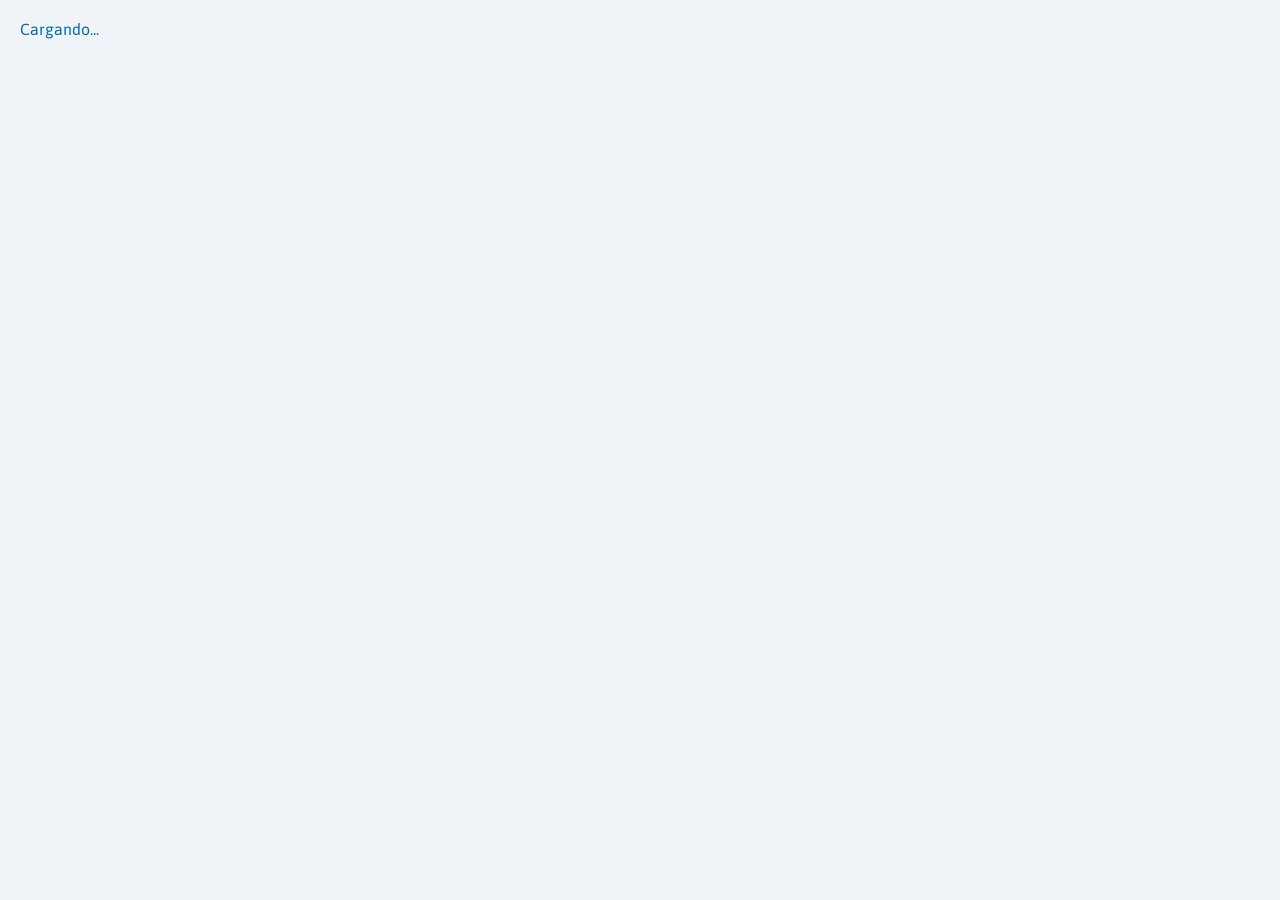
==== index.html @ 7f44a802 "Agregar campo de fecha editable al formulario de gastos personales El formulario de registro de gast" ====
<!DOCTYPE html>
<html lang="es">
<head>
<meta charset="UTF-8">
<meta name="viewport" content="width=device-width, initial-scale=1.0">
<title>GOTIR Finanzas</title>
<link rel="icon" href="data:image/svg+xml,<svg xmlns='http://www.w3.org/2000/svg' viewBox='0 0 100 100'><rect width='100' height='100' rx='20' fill='%23006bad'/><text y='72' x='50' text-anchor='middle' font-size='55' font-weight='900' font-family='Arial' fill='white'>G&#9992;</text></svg>">
<meta name="apple-mobile-web-app-capable" content="yes">
<meta name="apple-mobile-web-app-title" content="GOTIR Finanzas">
<link href="https://fonts.googleapis.com/css2?family=Asap:wght@400;500;600;700;900&display=swap" rel="stylesheet">
<script src="https://unpkg.com/react@18/umd/react.production.min.js"></script>
<script src="https://unpkg.com/react-dom@18/umd/react-dom.production.min.js"></script>
<style>
*{box-sizing:border-box;margin:0;padding:0}
body{font-family:"Asap",system-ui,sans-serif;background:#F0F4F8;color:#002c49;min-height:100vh}
input,select,button{font-family:"Asap",system-ui,sans-serif}
input[type=range]{-webkit-appearance:none;height:4px;border-radius:2px;background:#D0DDE8;outline:none;cursor:pointer;width:100%}
input[type=range]::-webkit-slider-thumb{-webkit-appearance:none;width:18px;height:18px;border-radius:50%;background:#006bad;cursor:pointer;border:2px solid #fff;box-shadow:0 1px 4px rgba(0,107,173,0.4)}
select{appearance:none;-webkit-appearance:none}
</style>
</head>
<body>
<div id="root"><div style="color:#006bad;padding:20px;font-family:Asap,sans-serif">Cargando...</div></div>
<script>
var API="http://164.68.124.72:3001/api";
function apiGet(p){return fetch(API+p).then(function(r){return r.json();}).catch(function(){return null;});}
function apiPost(p,d){return fetch(API+p,{method:"POST",headers:{"Content-Type":"application/json"},body:JSON.stringify(d)}).catch(function(){});}
function apiDel(p){return fetch(API+p,{method:"DELETE"}).catch(function(){});}

var MNS=["Enero","Febrero","Marzo","Abril","Mayo","Junio","Julio","Agosto","Septiembre","Octubre","Noviembre","Diciembre"];
var CLRS=["#006bad","#002c49","#ffd600","#2c394a","#4a8fc2","#1a5a8a","#777779","#003d6b","#232323"];
var S="#FFFFFF",S2="#EEF3F8",BD="rgba(0,43,73,0.12)",BD2="rgba(0,43,73,0.22)";
var T="#002c49",T2="#2c394a",T3="#777779",AC="#006bad",AC2="#002c49",YL="#ffd600";

function f(n){return Math.round(Math.abs(n)).toLocaleString("es-ES")+" \u20ac";}
function fd(n){return Math.abs(n).toLocaleString("es-ES",{minimumFractionDigits:2,maximumFractionDigits:2})+" \u20ac";}
function fp(n){return Math.round(n)+"%";}
function todayMK(){var d=new Date();return d.getFullYear()+"-"+String(d.getMonth()+1).padStart(2,"0");}
function mkL(k){return MNS[parseInt(k.split("-")[1])-1];}
function mkY(k){return k.split("-")[0];}
function prevMK(mk){var p=mk.split("-"),y=parseInt(p[0]),m=parseInt(p[1]);var d=new Date(y,m-2,1);return d.getFullYear()+"-"+String(d.getMonth()+1).padStart(2,"0");}
function clr(i){return CLRS[i%CLRS.length];}
function sum(arr,k){return arr.reduce(function(a,x){return a+(x[k]||0);},0);}
var _id=200;function nid(){return ++_id;}

var IFIX=[{id:1,n:"SS autonomo",a:300},{id:2,n:"Sueldos incl. director",a:4030},{id:3,n:"CRM",a:130},{id:4,n:"ChatGPT",a:20},{id:5,n:"VPS",a:6},{id:6,n:"Claude",a:22},{id:7,n:"Meta suscripcion",a:17},{id:8,n:"Telefonia e internet",a:65},{id:9,n:"Gestor",a:50}];
var ITMP=[{id:1,n:"Abogados",a:400,total:3,left:3},{id:2,n:"Web",a:217,total:3,left:3},{id:3,n:"Imp. fin. 148",a:148,total:12,left:12},{id:4,n:"Imp. fin. 219",a:219,total:6,left:6},{id:5,n:"Imp. fin. 54",a:54,total:5,left:5}];
var IP5=[{id:1,n:"Diezmo",p:10,c:"#7F77DD"},{id:2,n:"Ofrenda",p:5,c:"#534AB7"},{id:3,n:"Ahorro personal",p:20,c:"#1D9E75"},{id:4,n:"Inversion",p:10,c:"#185FA5"},{id:5,n:"Fondo emergencia",p:20,c:"#0F6E56"},{id:6,n:"Reinversion empresa",p:35,c:"#BA7517"}];
var IYO={inc:3000,tithe:15,ef:0,ef_deposit:0,efHistory:[],transactions:[],exp:[{id:1,n:"Alquiler",a:700,c:"#185FA5"},{id:2,n:"Nafta",a:320,c:"#D85A30"},{id:3,n:"Viajes a Madrid",a:150,c:"#BA7517"},{id:4,n:"Comida",a:800,c:"#1D9E75"},{id:5,n:"Suscripciones",a:10,c:"#534AB7"},{id:6,n:"Agua",a:56,c:"#0F6E56"},{id:7,n:"Luz",a:55,c:"#3B6D11"},{id:8,n:"Peluquero",a:24,c:"#7F77DD"},{id:9,n:"Mantenimiento auto",a:50,c:"#993C1D"},{id:10,n:"Seguro de salud",a:75,c:"#A32D2D"},{id:11,n:"Salidas",a:60,c:"#BA7517"},{id:12,n:"Compras extras",a:30,c:"#888780"}]};
var INV={inc:1030,tithe:15,ef:0,ef_deposit:0,efHistory:[],transactions:[],exp:[{id:1,n:"Alquiler",a:350,c:"#185FA5"},{id:2,n:"Comida",a:200,c:"#1D9E75"},{id:3,n:"Deuda",a:250,c:"#D85A30"},{id:4,n:"Gimnasio",a:19,c:"#534AB7"},{id:5,n:"Alimento mascotas",a:30,c:"#BA7517"},{id:6,n:"Tarjeta de metro",a:10,c:"#0F6E56"}]};
var SVCS=["Visa","Estancia","Renovacion","Modificacion","Nomada digital","Work and Holiday","No lucrativa","Migracion de empresa","Ciudadania","Comision","Otros"];

var h=React.createElement;
var useState=React.useState;
var useEffect=React.useEffect;

function Bar(props){
  var pct=props.pct,color=props.color||AC,ht=props.h||3;
  return h("div",{style:{height:ht,background:S2,borderRadius:ht}},
    h("div",{style:{height:"100%",width:Math.min(100,Math.max(0,pct))+"%",background:color,borderRadius:ht,transition:"width .3s"}}));
}
function Card(props){
  return h("div",{style:{background:S,border:"0.5px solid "+BD,borderRadius:12,padding:"14px 16px",marginBottom:10,boxShadow:"0 1px 3px rgba(0,43,73,0.06)"}},props.children);
}
function Lbl(props){
  return h("div",{style:{fontSize:10,fontWeight:700,color:props.color||AC,letterSpacing:"0.08em",textTransform:"uppercase",margin:"18px 0 8px 0",display:"inline-flex",alignItems:"center",gap:6,padding:"5px 12px",borderRadius:8,background:(props.color||AC)+"18",border:"0.5px solid "+(props.color||AC)+"33"}},
    h("span",{style:{width:6,height:6,borderRadius:"50%",background:props.color||AC,display:"inline-block"}}),props.label);
}
function Btn(props){
  return h("button",{onClick:props.onClick,style:{width:"100%",fontSize:13,fontWeight:500,padding:"9px 12px",borderRadius:8,border:"none",background:props.bg||AC,color:props.fg||"#fff",cursor:"pointer",marginTop:props.mt!==undefined?props.mt:4,boxShadow:"0 1px 4px rgba(0,107,173,0.2)"}},props.children);
}
function Input(props){
  return h("input",Object.assign({style:{fontSize:13,padding:"7px 10px",borderRadius:8,border:"0.5px solid "+BD2,background:S2,color:T,width:"100%"}},props));
}
function MonthNav(props){
  var mk=props.mk,onChange=props.onChange;
  var _s=useState(false),picking=_s[0],setPicking=_s[1];
  var cy=parseInt(mkY(mk)),years=[];
  for(var y=cy-2;y<=cy+2;y++) years.push(y);
  return h("div",{style:{marginBottom:10}},
    h("div",{style:{display:"flex",alignItems:"center",background:S,border:"0.5px solid "+BD,borderRadius:12,overflow:"hidden"}},
      h("button",{onClick:function(){onChange(-1);},style:{background:"none",border:"none",fontSize:22,cursor:"pointer",padding:"8px 14px",color:T2}},"\u2039"),
      h("div",{style:{flex:1,textAlign:"center",padding:"6px 0"}},
        h("div",{style:{fontSize:14,fontWeight:500,color:T}},mkL(mk)),
        h("div",{style:{fontSize:11,color:T2}},mkY(mk)),
        h("button",{onClick:function(){setPicking(!picking);},style:{fontSize:11,color:AC,background:"none",border:"none",cursor:"pointer",textDecoration:"underline",marginTop:2}},"ir a otro mes")),
      h("button",{onClick:function(){onChange(1);},style:{background:"none",border:"none",fontSize:22,cursor:"pointer",padding:"8px 14px",color:T2}},"\u203a")),
    picking && h("div",{style:{background:S,border:"0.5px solid "+BD,borderRadius:12,padding:14,marginTop:6}},
      h("div",{style:{display:"flex",gap:8,marginBottom:8}},
        h("select",{defaultValue:mkY(mk),id:"pk-y",style:{fontSize:13,padding:"7px 10px",borderRadius:8,border:"0.5px solid "+BD2,background:S2,color:T,width:"100%"}},
          years.map(function(y){return h("option",{key:y,value:y},y);})),
        h("select",{defaultValue:mk.split("-")[1],id:"pk-m",style:{fontSize:13,padding:"7px 10px",borderRadius:8,border:"0.5px solid "+BD2,background:S2,color:T,width:"100%"}},
          MNS.map(function(m,i){return h("option",{key:i,value:String(i+1).padStart(2,"0")},m);}))),
      Btn({onClick:function(){var k=document.getElementById("pk-y").value+"-"+document.getElementById("pk-m").value;onChange(null,k);setPicking(false);},mt:0,children:"Ir a este mes"})));
}

function EfBar(props){
  var acum=props.acum,target6=props.target6,onAdd=props.onAdd,onReset=props.onReset,onSet=props.onSet,title=props.title,autoAmt=props.autoAmt,history=props.history||[],onHistory=props.onHistory;
  var _i=useState(""),inp=_i[0],setInp=_i[1];
  var _d=useState(""),desc=_d[0],setDesc=_d[1];
  var _m=useState("add"),mode=_m[0],setMode=_m[1];
  var _sh=useState(false),showH=_sh[0],setShowH=_sh[1];
  var t3=target6/2,pct=target6>0?Math.min(100,Math.round(acum/target6*100)):0;
  var bc=pct>=100?"#1D9E75":pct>=50?"#BA7517":"#D85A30";
  var isAuto=autoAmt!==undefined;
  function addMove(v,d){
    var move={id:Date.now(),date:new Date().toLocaleDateString("es-ES"),amount:v,desc:d||"Sin descripcion",type:v>0?"deposito":"retiro"};
    if(onHistory) onHistory([move].concat(history));
    onAdd(v);
  }
  return h(Card,null,
    h("div",{style:{display:"flex",justifyContent:"space-between",alignItems:"flex-start",marginBottom:8}},
      h("div",null,
        h("div",{style:{fontSize:13,fontWeight:500,color:T}},title),
        h("div",{style:{fontSize:11,color:T2,marginTop:2}},"Meta 6 meses: "+f(target6))),
      h("span",{style:{fontSize:20,fontWeight:700,color:bc}},fp(pct))),
    Bar({pct:pct,color:bc,h:8}),
    h("div",{style:{display:"flex",justifyContent:"space-between",fontSize:11,color:T2,margin:"4px 0 6px"}},
      h("span",null,"Acumulado: "+f(acum)),h("span",null,"Hito 3m: "+f(t3))),
    h("div",{style:{fontSize:12,fontWeight:500,color:bc,marginBottom:10}},pct>=100?"Meta alcanzada!":pct>=50?"Mas de la mitad.":"Construyendo el colchon."),
    isAuto ? h("div",null,
      h("div",{style:{background:S2,borderRadius:8,padding:"10px 12px",marginBottom:8}},
        h("div",{style:{fontSize:11,color:T2,marginBottom:4}},"Este mes se destina automaticamente:"),
        h("div",{style:{fontSize:18,fontWeight:500,color:autoAmt>0?"#0F6E56":T3}},f(autoAmt)),
        h("div",{style:{fontSize:11,color:T2,marginTop:2}},autoAmt>0?"del beneficio neto Fase 5":"(sin beneficio neto este mes)")),
      autoAmt>0 && Btn({onClick:function(){addMove(autoAmt,"Deposito automatico Fase 5");},bg:"#006bad",mt:0,children:"Registrar "+f(autoAmt)+" en el fondo"}),
      h("div",{style:{marginTop:8}},
        h("div",{style:{fontSize:11,color:T2,marginBottom:6}},"Registrar retiro:"),
        h("div",{style:{display:"flex",gap:6,marginBottom:6}},
          h("input",{placeholder:"Descripcion del retiro",value:desc,onChange:function(e){setDesc(e.target.value);},style:{flex:2,fontSize:13,padding:"7px 10px",borderRadius:8,border:"0.5px solid "+BD2,background:S2,color:T,width:"100%"}}),
          h("input",{type:"number",placeholder:"EUR",min:"0",value:inp,onChange:function(e){setInp(e.target.value);},style:{flex:1,fontSize:13,padding:"7px 10px",borderRadius:8,border:"0.5px solid "+BD2,background:S2,color:T,width:"100%"}})),
        Btn({onClick:function(){var v=parseFloat(inp)||0;if(v>0){addMove(-v,desc||"Retiro");setInp("");setDesc("");}},bg:"#D32F2F",mt:0,children:"Registrar retiro"})),
      Btn({onClick:function(){if(confirm("Resetear fondo a 0?"))onReset();},bg:"transparent",fg:"#D32F2F",mt:8,children:"Resetear fondo a 0"}))
    : h("div",null,
      h("div",{style:{display:"flex",gap:6,marginBottom:10}},
        ["add","withdraw","edit"].map(function(m,i){
          var lbl=["+ Deposito","- Retiro","Editar saldo"][i];
          return h("button",{key:m,onClick:function(){setMode(m);setInp("");setDesc("");},style:{flex:1,fontSize:11,fontWeight:500,padding:"6px 4px",borderRadius:20,border:"0.5px solid "+(mode===m?AC:BD2),background:mode===m?AC:"transparent",color:mode===m?"white":T2,cursor:"pointer"}},lbl);
        })),
      mode==="add" && h("div",null,
        h("input",{placeholder:"Descripcion (ej: Ahorro mensual)",value:desc,onChange:function(e){setDesc(e.target.value);},style:{fontSize:13,padding:"7px 10px",borderRadius:8,border:"0.5px solid "+BD2,background:S2,color:T,width:"100%",marginBottom:6}}),
        h("div",{style:{display:"flex",gap:8}},
          h("input",{type:"number",placeholder:"Cuanto depositas (EUR)",min:"0",value:inp,onChange:function(e){setInp(e.target.value);},style:{flex:1,fontSize:13,padding:"7px 10px",borderRadius:8,border:"0.5px solid "+BD2,background:S2,color:T,width:"100%"}}),
          h("button",{onClick:function(){var v=parseFloat(inp)||0;if(v>0){addMove(v,desc||"Deposito");setInp("");setDesc("");}},style:{background:"#1D9E75",color:"white",border:"none",borderRadius:8,padding:"7px 12px",fontSize:12,cursor:"pointer",whiteSpace:"nowrap",flexShrink:0}},"Agregar"))),
      mode==="withdraw" && h("div",null,
        h("input",{placeholder:"Descripcion (ej: Reparacion auto)",value:desc,onChange:function(e){setDesc(e.target.value);},style:{fontSize:13,padding:"7px 10px",borderRadius:8,border:"0.5px solid "+BD2,background:S2,color:T,width:"100%",marginBottom:6}}),
        h("div",{style:{display:"flex",gap:8}},
          h("input",{type:"number",placeholder:"Cuanto retiras (EUR)",min:"0",value:inp,onChange:function(e){setInp(e.target.value);},style:{flex:1,fontSize:13,padding:"7px 10px",borderRadius:8,border:"0.5px solid "+BD2,background:S2,color:T,width:"100%"}}),
          h("button",{onClick:function(){var v=parseFloat(inp)||0;if(v>0){addMove(-v,desc||"Retiro");setInp("");setDesc("");setMode("add");}},style:{background:"#D32F2F",color:"white",border:"none",borderRadius:8,padding:"7px 12px",fontSize:12,cursor:"pointer",whiteSpace:"nowrap",flexShrink:0}},"Retirar"))),
      mode==="edit" && h("div",null,
        h("div",{style:{fontSize:12,color:T2,marginBottom:6}},"Escribe el saldo real actual:"),
        h("div",{style:{display:"flex",gap:8}},
          h("input",{type:"number",placeholder:"Actual: "+f(acum),min:"0",value:inp,onChange:function(e){setInp(e.target.value);},style:{flex:1,fontSize:13,padding:"7px 10px",borderRadius:8,border:"0.5px solid "+BD2,background:S2,color:T,width:"100%"}}),
          h("button",{onClick:function(){var v=parseFloat(inp);if(!isNaN(v)&&v>=0){addMove(v-acum,"Correccion manual a "+f(v));setInp("");setMode("add");}},style:{background:AC,color:"white",border:"none",borderRadius:8,padding:"7px 12px",fontSize:12,cursor:"pointer",whiteSpace:"nowrap",flexShrink:0}},"Guardar"))),
      Btn({onClick:function(){if(confirm("Resetear fondo a 0?"))onReset();},bg:"transparent",fg:"#D32F2F",mt:8,children:"Resetear fondo a 0"})),
    history.length>0 && h("div",{style:{marginTop:12,paddingTop:10,borderTop:"0.5px solid "+BD}},
      h("button",{onClick:function(){setShowH(!showH);},style:{fontSize:11,color:AC,background:"none",border:"none",cursor:"pointer",padding:0,marginBottom:showH?8:0}},showH?"Ocultar historial":"Ver historial ("+history.length+" movimientos)"),
      showH && h("div",{style:{maxHeight:200,overflowY:"auto"}},
        history.map(function(hh){
          return h("div",{key:hh.id,style:{display:"flex",justifyContent:"space-between",alignItems:"flex-start",padding:"6px 0",borderBottom:"0.5px solid "+BD}},
            h("div",{style:{flex:1,minWidth:0}},
              h("div",{style:{fontSize:12,fontWeight:500,color:T,overflow:"hidden",textOverflow:"ellipsis",whiteSpace:"nowrap"}},hh.desc),
              h("div",{style:{fontSize:10,color:T3,marginTop:1}},hh.date)),
            h("div",{style:{display:"flex",alignItems:"center",gap:8,flexShrink:0}},
              h("span",{style:{fontSize:13,fontWeight:500,color:hh.type==="deposito"?"#1D9E75":"#D32F2F"}},(hh.type==="deposito"?"+":"-")+f(Math.abs(hh.amount))),
              h("button",{onClick:function(){if(onHistory)onHistory(history.filter(function(x){return x.id!==hh.id;}));onAdd(-hh.amount);},style:{fontSize:12,color:T3,background:"none",border:"none",cursor:"pointer",padding:"0 2px"}},"x")));
        }))));
}

function BucketCard(props){
  var bkt=props.bkt,fixedItems=props.fixedItems,tempItems=props.tempItems,setTempItems=props.setTempItems;
  var realPaid=props.realPaid||{},onRealPaid=props.onRealPaid;
  var _o=useState(false),open=_o[0],setOpen=_o[1];
  var pct=bkt.target>0?Math.min(100,Math.round(bkt.fill/bkt.target*100)):0;
  var ok=bkt.fill>=(bkt.target||0);
  return h("div",null,
    Lbl({label:bkt.label,color:bkt.id==="f1"?AC:bkt.id==="f2"?"#8B3A1A":"#BA7517"}),
    h("div",{style:{background:S,border:"0.5px solid "+BD,borderRadius:10,overflow:"hidden",marginBottom:6}},
      h("div",{style:{padding:"8px 12px 6px",display:"flex",justifyContent:"space-between",gap:8}},
        h("div",null,
          h("div",{style:{fontSize:13,fontWeight:500,color:T}},bkt.id==="f1"?"Gastos fijos operativos":bkt.id==="f2"?"Provision impuestos":"Deudas y pagos a plazo"),
          h("div",{style:{fontSize:11,color:T2}},bkt.id==="f1"?"SS + sueldos + suscripciones":bkt.id==="f2"?"IRPF + IVA + cuotas":tempItems.length+" compromisos activos")),
        h("div",{style:{textAlign:"right"}},
          h("div",{style:{fontSize:13,fontWeight:500,color:ok?"#1D9E75":"#D32F2F",fontVariantNumeric:"tabular-nums"}},f(bkt.fill)),
          h("div",{style:{fontSize:11,color:T2}},bkt.id==="f2"?"a provisionar":"de "+f(bkt.target)))),
      Bar({pct:bkt.id==="f2"?bkt.pct:pct,color:ok?"#1D9E75":bkt.color}),
      h("div",{style:{padding:"3px 12px 7px",display:"flex",justifyContent:"space-between",alignItems:"center"}},
        h("div",null,
          h("div",{style:{fontSize:11,color:T2}},bkt.id==="f2"?fp(bkt.pct)+" del ingreso":pct+"% cubierto"),
          bkt.id!=="f2" && h("button",{onClick:function(){setOpen(!open);},style:{fontSize:11,color:AC,background:"none",border:"none",cursor:"pointer",padding:0,marginTop:2}},open?"ocultar":"ver desglose")),
        h("span",{style:{fontSize:10,fontWeight:500,padding:"2px 7px",borderRadius:10,background:ok?"#e1f5ee":bkt.id==="f2"?"#e6f1fb":"#faeeda",color:ok?"#085041":bkt.id==="f2"?"#0C447C":"#633806"}},ok?"Cubierto":bkt.id==="f2"?"Fija":"Pendiente")),
      open && bkt.id==="f1" && h("div",{style:{padding:"0 12px 10px"}},
        h("div",{style:{display:"flex",justifyContent:"space-between",fontSize:10,fontWeight:600,color:T3,letterSpacing:"0.06em",textTransform:"uppercase",padding:"4px 0 6px",borderBottom:"0.5px solid "+BD2}},
          h("span",null,"Item"),h("span",null,"Calc."),h("span",null,"Real")),
        fixedItems.map(function(it){
          return h("div",{key:it.id,style:{display:"flex",justifyContent:"space-between",alignItems:"center",fontSize:12,padding:"4px 0",borderBottom:"0.5px solid "+BD}},
            h("span",{style:{color:T2,flex:1}},it.n),
            h("div",{style:{display:"flex",gap:8,alignItems:"center"}},
              h("span",{style:{color:T,minWidth:50,textAlign:"right"}},f(it.a)),
              h("input",{type:"number",min:"0",value:realPaid["fi"+it.id]||"",placeholder:"0",
                onChange:function(e){var v=parseFloat(e.target.value)||0;if(onRealPaid)onRealPaid("fi"+it.id,v);},
                style:{width:70,fontSize:11,padding:"3px 6px",borderRadius:6,border:"0.5px solid "+BD2,background:S2,color:T,textAlign:"right"}})));
        }),
        h("div",{style:{display:"flex",justifyContent:"space-between",fontSize:12,fontWeight:600,color:T,padding:"6px 0 3px",borderTop:"0.5px solid "+BD2}},
          h("span",null,"Total"),
          h("span",null,f(bkt.target)),
          h("span",{style:{color:(function(){var s=fixedItems.reduce(function(a,it){return a+(realPaid["fi"+it.id]||0);},0);return s>0?"#1a7a4a":T3;})()}},
            (function(){var s=fixedItems.reduce(function(a,it){return a+(realPaid["fi"+it.id]||0);},0);return s>0?f(s):"--";})()))),
      open && bkt.id==="f3" && h("div",{style:{padding:"0 12px 10px"}},
        h("div",{style:{display:"flex",justifyContent:"space-between",fontSize:10,fontWeight:600,color:T3,letterSpacing:"0.06em",textTransform:"uppercase",padding:"4px 0 6px",borderBottom:"0.5px solid "+BD2}},
          h("span",null,"Item"),h("span",null,"Calc."),h("span",null,"Real"),h("span",null,"")),
        tempItems.map(function(it){
          var lft=it.left!==undefined?it.left:1,tot=it.total||1;
          return h("div",{key:it.id,style:{paddingBottom:8,marginBottom:6,borderBottom:"0.5px solid "+BD}},
            h("div",{style:{display:"flex",justifyContent:"space-between",alignItems:"center",marginBottom:3}},
              h("span",{style:{fontSize:12,fontWeight:500,color:T,flex:1}},it.n),
              h("div",{style:{display:"flex",gap:6,alignItems:"center"}},
                h("span",{style:{fontSize:12,color:T,minWidth:50,textAlign:"right"}},f(it.a)),
                h("input",{type:"number",min:"0",placeholder:"Real",value:realPaid["ti"+it.id]||"",
                  onChange:function(e){var v=parseFloat(e.target.value)||0;if(onRealPaid)onRealPaid("ti"+it.id,v);},
                  style:{width:70,fontSize:11,padding:"2px 5px",borderRadius:5,border:"0.5px solid "+BD2,background:S2,color:T,textAlign:"right"}}),
                h("button",{onClick:function(){if(setTempItems)setTempItems(tempItems.map(function(x){return x.id===it.id?Object.assign({},x,{left:Math.max(0,(x.left||1)-1)}):x;}).filter(function(x){return (x.left||1)>0;}));},style:{fontSize:10,padding:"2px 7px",borderRadius:20,border:"0.5px solid #BA7517",background:"transparent",color:"#BA7517",cursor:"pointer"}},"Pagar"))),
            h("div",{style:{display:"flex",alignItems:"center",gap:6}},
              Bar({pct:Math.round((1-lft/tot)*100),color:"#BA7517",h:4}),
              h("span",{style:{fontSize:10,color:T2,whiteSpace:"nowrap"}},lft+"/"+tot)));
        }),
        h("div",{style:{display:"flex",justifyContent:"space-between",fontSize:12,fontWeight:600,color:T,padding:"6px 0 3px",borderTop:"0.5px solid "+BD2}},
          h("span",null,"Total mensual"),
          h("span",null,f(bkt.target)),
          h("span",{style:{color:(function(){var s=tempItems.reduce(function(a,it){return a+(realPaid["ti"+it.id]||0);},0);return s>0?"#1a7a4a":T3;})()}},
            (function(){var s=tempItems.reduce(function(a,it){return a+(realPaid["ti"+it.id]||0);},0);return s>0?f(s):"--";})())))));
}

function PersonalSection(props){
  var profile=props.profile,onUpdate=props.onUpdate;
  var _tab=useState(0),ptab=_tab[0],setPtab=_tab[1];
  var _td=useState(""),txDesc=_td[0],setTxDesc=_td[1];
  var _ta=useState(""),txAmt=_ta[0],setTxAmt=_ta[1];
  var _tc=useState(""),txCat=_tc[0],setTxCat=_tc[1];
  var _tdt=useState(function(){var d=new Date();return d.getFullYear()+"-"+String(d.getMonth()+1).padStart(2,"0")+"-"+String(d.getDate()).padStart(2,"0");}),txDate=_tdt[0],setTxDate=_tdt[1];
  var _cn=useState(""),newCatN=_cn[0],setNewCatN=_cn[1];
  var _ca=useState(""),newCatA=_ca[0],setNewCatA=_ca[1];
  var _showCats=useState(false),showCats=_showCats[0],setShowCats=_showCats[1];
  var _editCatId=useState(null),editCatId=_editCatId[0],setEditCatId=_editCatId[1];
  var _editCatA=useState(""),editCatA=_editCatA[0],setEditCatA=_editCatA[1];

  var transactions=profile.transactions||[];
  var totExp=sum(profile.exp,"a");
  var tithe=profile.inc*(profile.tithe/100);
  var totAll=totExp+tithe;
  var efDep=profile.ef_deposit||0;
  var surp=profile.inc-totAll-efDep;
  var sc=surp>0?"#1D9E75":surp===0?"#BA7517":"#D32F2F";
  var pct=Math.min(100,Math.round((totAll+efDep)/Math.max(1,profile.inc)*100));
  var ef=profile.ef||0,t6=totExp*6;

  function todayISO(){var d=new Date();return d.getFullYear()+"-"+String(d.getMonth()+1).padStart(2,"0")+"-"+String(d.getDate()).padStart(2,"0");}
  function fmtDate(iso){if(!iso)return "";var p=iso.split("-");return p[2]+"/"+p[1]+"/"+p[0];}

  function spentByCat(catId){
    return transactions.reduce(function(a,t){return t.catId===catId?a+t.amt:a;},0);
  }
  function totalSpent(){
    return transactions.reduce(function(a,t){return a+t.amt;},0);
  }

  function addTx(){
    var a=parseFloat(txAmt);
    var catId=parseInt(txCat)||0;
    if(!txDesc||!(a>0)||!catId){return;}
    var cat=profile.exp.find(function(e){return e.id===catId;});
    var tx={id:Date.now(),desc:txDesc,amt:a,catId:catId,catName:cat?cat.n:"",date:fmtDate(txDate||todayISO())};
    onUpdate(Object.assign({},profile,{transactions:transactions.concat([tx])}));
    setTxDesc("");setTxAmt("");setTxDate(todayISO());
  }

  function delTx(id){
    onUpdate(Object.assign({},profile,{transactions:transactions.filter(function(t){return t.id!==id;})}));
  }

  var tabs=["Resumen","Gastos","Presupuesto"];
  var defaultCatId=profile.exp.length>0?profile.exp[0].id:0;

  return h("div",null,
    h("div",{style:{display:"flex",border:"0.5px solid "+BD2,borderRadius:12,overflow:"hidden",margin:"4px 0 10px"}},
      tabs.map(function(t,i){return h("button",{key:i,style:{flex:1,fontSize:12,fontWeight:500,padding:"9px 4px",background:ptab===i?AC:"transparent",border:"none",color:ptab===i?"#fff":T2,cursor:"pointer"},onClick:function(){setPtab(i);}},t);})),

    ptab===0 && h("div",null,
      Card({children:[
        h("div",{key:"inc",style:{display:"flex",justifyContent:"space-between",alignItems:"baseline",marginBottom:5}},h("span",{style:{fontSize:13,color:T2}},"Ingreso mensual"),h("span",{style:{fontSize:20,fontWeight:500,color:"#1D9E75"}},f(profile.inc))),
        h("div",{key:"tot",style:{display:"flex",justifyContent:"space-between",alignItems:"baseline",marginBottom:8}},h("span",{style:{fontSize:13,color:T2}},"Presupuesto mensual"),h("span",{style:{fontSize:20,fontWeight:500,color:"#D32F2F"}},fd(totAll+efDep))),
        Bar({key:"bar",pct:pct,color:sc,h:6}),
        h("div",{key:"pct",style:{fontSize:11,color:T2,margin:"4px 0 10px"}},pct+"% del ingreso comprometido"),
        efDep>0 && h("div",{key:"dep",style:{fontSize:11,color:"#0F6E56",marginBottom:8}},"Depositado al fondo: "+f(efDep)),
        h("div",{key:"inputs",style:{display:"flex",gap:8}},
          h("div",{style:{flex:1}},h("div",{style:{fontSize:11,color:T2,marginBottom:4}},"Ingreso (EUR)"),h("input",{type:"number",value:profile.inc,min:"0",onChange:function(e){onUpdate(Object.assign({},profile,{inc:parseFloat(e.target.value)||0}));},style:{fontSize:13,padding:"7px 10px",borderRadius:8,border:"0.5px solid "+BD2,background:S2,color:T,width:"100%"}})),
          h("div",{style:{flex:1}},h("div",{style:{fontSize:11,color:T2,marginBottom:4}},"Diezmo (%)"),h("input",{type:"number",value:profile.tithe,min:"0",max:"100",onChange:function(e){onUpdate(Object.assign({},profile,{tithe:Math.min(100,parseFloat(e.target.value)||0)}));},style:{fontSize:13,padding:"7px 10px",borderRadius:8,border:"0.5px solid "+BD2,background:S2,color:T,width:"100%"}})))
      ]}),
      Card({children:[
        h("div",{key:"hdr",style:{display:"flex",justifyContent:"space-between",alignItems:"center",marginBottom:10}},
          h("div",null,h("div",{style:{fontSize:13,fontWeight:500,color:T}},"Diezmos y ofrendas"),h("div",{style:{fontSize:11,color:T2,marginTop:2}},profile.tithe+"% de "+f(profile.inc))),
          h("div",{style:{textAlign:"right"}},h("div",{style:{fontSize:11,color:T2,marginBottom:2}},"Calculado"),h("div",{style:{fontSize:15,fontWeight:500,color:"#534AB7"}},fd(tithe)))),
        h("div",{key:"sep",style:{height:"0.5px",background:BD,marginBottom:10}}),
        h("div",{key:"real",style:{display:"flex",justifyContent:"space-between",alignItems:"center",marginBottom:8}},
          h("span",{style:{fontSize:13,color:T2}},"Lo que realmente di:"),
          h("div",{style:{display:"flex",alignItems:"center",gap:8}},
            h("input",{type:"number",min:"0",step:"1",placeholder:"0",value:profile.titheReal!==undefined?profile.titheReal:"",onChange:function(e){onUpdate(Object.assign({},profile,{titheReal:parseFloat(e.target.value)||0}));},style:{width:100,fontSize:13,padding:"5px 8px",borderRadius:8,border:"0.5px solid "+BD2,background:S2,color:T,textAlign:"right"}}),
            h("span",{style:{fontSize:12,color:T2}},"EUR"))),
        profile.titheReal!==undefined && h("div",{key:"diff",style:{display:"flex",justifyContent:"space-between",alignItems:"center",padding:"8px 12px",borderRadius:8,background:(tithe-profile.titheReal)<=0?"#e1f5ee":"#fff3cd"}},
          h("span",{style:{fontSize:12,color:T2}},(tithe-profile.titheReal)<=0?"Diste de mas":"Falta dar:"),
          h("span",{style:{fontSize:13,fontWeight:600,color:(tithe-profile.titheReal)<=0?"#1a7a4a":"#856404"}},(tithe-profile.titheReal)<=0?"+"+fd(Math.abs(tithe-profile.titheReal)):fd(tithe-profile.titheReal)))
      ]}),
      h(EfBar,{acum:ef,target6:t6,title:"Fondo de emergencia personal",history:profile.efHistory||[],onHistory:function(hh){onUpdate(Object.assign({},profile,{efHistory:hh}));},onAdd:function(v){onUpdate(Object.assign({},profile,{ef:Math.max(0,(profile.ef||0)+v),ef_deposit:Math.max(0,(profile.ef_deposit||0)+Math.max(0,v))}));},onSet:function(v){onUpdate(Object.assign({},profile,{ef:v}));},onReset:function(){onUpdate(Object.assign({},profile,{ef:0,ef_deposit:0,efHistory:[]}));}}),
      h("div",{style:{borderRadius:8,padding:"10px 14px",background:surp>0?"#e1f5ee":surp===0?"#faeeda":"#fcebeb",display:"flex",justifyContent:"space-between",alignItems:"center"}},
        h("span",{style:{fontSize:13,fontWeight:500,color:sc}},surp>=0?"Disponible libre":"Deficit mensual"),
        h("span",{style:{fontSize:15,fontWeight:500,color:sc}},(surp>=0?"":"-")+fd(Math.abs(surp))))),

    ptab===1 && h("div",null,
      Card({children:[
        h("div",{key:"lbl",style:{fontSize:11,fontWeight:600,color:AC,letterSpacing:"0.06em",textTransform:"uppercase",marginBottom:12}},"Registrar gasto"),
        h("input",{key:"desc",placeholder:"Descripcion (ej: Supermercado Lidl)",value:txDesc,onChange:function(e){setTxDesc(e.target.value);},onKeyDown:function(e){if(e.key==="Enter")addTx();},style:{fontSize:13,padding:"7px 10px",borderRadius:8,border:"0.5px solid "+BD2,background:S2,color:T,width:"100%",marginBottom:8}}),
        h("div",{key:"row1",style:{display:"flex",gap:8,marginBottom:8}},
          h("div",{style:{flex:1}},
            h("div",{style:{fontSize:11,color:T2,marginBottom:4}},"Monto (EUR)"),
            h("input",{type:"number",placeholder:"0",min:"0",step:"0.01",value:txAmt,onChange:function(e){setTxAmt(e.target.value);},onKeyDown:function(e){if(e.key==="Enter")addTx();},style:{fontSize:13,padding:"7px 10px",borderRadius:8,border:"0.5px solid "+BD2,background:S2,color:T,width:"100%"}})),
          h("div",{style:{flex:1}},
            h("div",{style:{fontSize:11,color:T2,marginBottom:4}},"Categoria"),
            h("select",{value:txCat||defaultCatId,onChange:function(e){setTxCat(e.target.value);},style:{fontSize:13,padding:"7px 10px",borderRadius:8,border:"0.5px solid "+BD2,background:S2,color:T,width:"100%"}},
              profile.exp.map(function(e){return h("option",{key:e.id,value:e.id},e.n);})))),
        h("div",{key:"row2",style:{marginBottom:8}},
          h("div",{style:{fontSize:11,color:T2,marginBottom:4}},"Fecha"),
          h("input",{type:"date",value:txDate,onChange:function(e){setTxDate(e.target.value);},style:{fontSize:13,padding:"7px 10px",borderRadius:8,border:"0.5px solid "+BD2,background:S2,color:T,width:"100%"}})),
        Btn({key:"add",onClick:addTx,children:"+ Registrar gasto"})
      ]}),
      transactions.length===0
        ? h("div",{style:{textAlign:"center",padding:"1.5rem",color:T3,fontSize:13}},"Sin gastos registrados este mes.")
        : h("div",null,
            transactions.slice().reverse().map(function(tx){
              var cat=profile.exp.find(function(e){return e.id===tx.catId;});
              var catColor=cat?cat.c:T3;
              return h("div",{key:tx.id,style:{background:S,border:"0.5px solid "+BD,borderRadius:10,padding:"8px 12px",display:"flex",alignItems:"center",justifyContent:"space-between",gap:8,marginBottom:5}},
                h("div",{style:{flex:1,minWidth:0}},
                  h("div",{style:{fontSize:13,fontWeight:500,color:T,overflow:"hidden",textOverflow:"ellipsis",whiteSpace:"nowrap"}},tx.desc),
                  h("div",{style:{display:"flex",alignItems:"center",gap:6,marginTop:2}},
                    h("span",{style:{width:8,height:8,borderRadius:"50%",background:catColor,display:"inline-block",flexShrink:0}}),
                    h("span",{style:{fontSize:11,color:T2}},tx.catName||"Sin categoria"),
                    h("span",{style:{fontSize:11,color:T3}},"- "+tx.date))),
                h("div",{style:{display:"flex",alignItems:"center",gap:8,flexShrink:0}},
                  h("span",{style:{fontSize:13,fontWeight:500,color:T,fontVariantNumeric:"tabular-nums"}},fd(tx.amt)),
                  h("button",{onClick:function(){delTx(tx.id);},style:{background:"none",border:"none",cursor:"pointer",color:T3,fontSize:16,padding:"0 4px"}},"x")));
            }),
            h("div",{style:{display:"flex",justifyContent:"space-between",padding:"8px 12px",borderRadius:8,background:S2,marginTop:4}},
              h("span",{style:{fontSize:13,fontWeight:500,color:T2}},"Total registrado"),
              h("span",{style:{fontSize:14,fontWeight:600,color:T,fontVariantNumeric:"tabular-nums"}},fd(totalSpent())))),
      h("div",{style:{marginTop:12}}),
      h("button",{onClick:function(){setShowCats(!showCats);},style:{fontSize:12,color:AC,background:"none",border:"none",cursor:"pointer",padding:"4px 0",marginBottom:showCats?8:0}},showCats?"Ocultar categorias":"Gestionar categorias"),
      showCats && Card({children:[
        h("div",{key:"lbl",style:{fontSize:11,fontWeight:600,color:T2,letterSpacing:"0.06em",textTransform:"uppercase",marginBottom:8}},"Categorias (presupuesto mensual)"),
        profile.exp.map(function(e){
          var isEditing=editCatId===e.id;
          return h("div",{key:e.id,style:{display:"flex",justifyContent:"space-between",alignItems:"center",padding:"6px 0",borderBottom:"0.5px solid "+BD,gap:8}},
            h("div",{style:{display:"flex",alignItems:"center",gap:6,flex:1,minWidth:0}},
              h("span",{style:{width:8,height:8,borderRadius:"50%",background:e.c,display:"inline-block",flexShrink:0}}),
              h("span",{style:{fontSize:13,color:T,overflow:"hidden",textOverflow:"ellipsis",whiteSpace:"nowrap"}},e.n)),
            h("div",{style:{display:"flex",alignItems:"center",gap:6,flexShrink:0}},
              isEditing
                ? h("div",{style:{display:"flex",gap:4,alignItems:"center"}},
                    h("input",{type:"number",min:"0",value:editCatA,autoFocus:true,
                      onChange:function(ev){setEditCatA(ev.target.value);},
                      onKeyDown:function(ev){
                        if(ev.key==="Enter"){var v=parseFloat(editCatA);if(!isNaN(v)&&v>=0){onUpdate(Object.assign({},profile,{exp:profile.exp.map(function(x){return x.id===e.id?Object.assign({},x,{a:v}):x;})}));setEditCatId(null);}};
                        if(ev.key==="Escape")setEditCatId(null);
                      },
                      style:{width:75,fontSize:12,padding:"3px 6px",borderRadius:6,border:"0.5px solid "+AC,background:S2,color:T,textAlign:"right"}}),
                    h("button",{onClick:function(){var v=parseFloat(editCatA);if(!isNaN(v)&&v>=0){onUpdate(Object.assign({},profile,{exp:profile.exp.map(function(x){return x.id===e.id?Object.assign({},x,{a:v}):x;})}));setEditCatId(null);}},style:{background:AC,color:"white",border:"none",borderRadius:6,padding:"3px 8px",fontSize:11,cursor:"pointer"}},"OK"),
                    h("button",{onClick:function(){setEditCatId(null);},style:{background:"none",border:"none",cursor:"pointer",color:T3,fontSize:16,padding:"0 2px"}},"x"))
                : h("button",{onClick:function(){setEditCatId(e.id);setEditCatA(String(e.a));},style:{fontSize:13,fontWeight:500,color:T,background:"none",border:"0.5px dashed "+BD2,borderRadius:6,padding:"2px 8px",cursor:"pointer",minWidth:60,textAlign:"right"}},f(e.a)+" ✎"),
              !isEditing && h("button",{onClick:function(){onUpdate(Object.assign({},profile,{exp:profile.exp.filter(function(x){return x.id!==e.id;})}));},style:{background:"none",border:"none",cursor:"pointer",color:T3,fontSize:16,padding:"0 2px"}},"x")));
        }),
        h("div",{key:"add",style:{display:"flex",gap:6,marginTop:10,paddingTop:8,borderTop:"0.5px dashed "+BD2}},
          h("input",{placeholder:"Nueva categoria",value:newCatN,onChange:function(e){setNewCatN(e.target.value);},style:{flex:2,fontSize:13,padding:"7px 10px",borderRadius:8,border:"0.5px solid "+BD2,background:S2,color:T}}),
          h("input",{type:"number",placeholder:"EUR",value:newCatA,onChange:function(e){setNewCatA(e.target.value);},style:{flex:1,fontSize:13,padding:"7px 10px",borderRadius:8,border:"0.5px solid "+BD2,background:S2,color:T,width:"100%"}}),
          h("button",{onClick:function(){var a=parseFloat(newCatA);if(newCatN&&a>0){onUpdate(Object.assign({},profile,{exp:profile.exp.concat([{id:nid(),n:newCatN,a:a,c:clr(profile.exp.length)}])}));setNewCatN("");setNewCatA("");}},style:{background:AC,color:"white",border:"none",borderRadius:8,padding:"7px 10px",fontSize:12,cursor:"pointer",flexShrink:0}},"+ Agregar"))
      ]})),

    ptab===2 && h("div",null,
      Card({children:[
        h("div",{key:"hdr",style:{display:"flex",justifyContent:"space-between",alignItems:"center",marginBottom:14}},
          h("span",{style:{fontSize:11,fontWeight:700,color:AC,letterSpacing:"0.07em",textTransform:"uppercase"}},"Presupuesto vs real"),
          h("div",{style:{display:"flex",gap:12,fontSize:10,fontWeight:600,color:T3,letterSpacing:"0.05em",textTransform:"uppercase"}},
            h("span",{style:{minWidth:56,textAlign:"right"}},"PRES."),
            h("span",{style:{minWidth:56,textAlign:"right"}},"REAL"),
            h("span",{style:{minWidth:46,textAlign:"right"}},"DIF."))),
        profile.exp.map(function(e){
          var budget=e.a||0,spent=spentByCat(e.id),diff=budget-spent;
          var dc=diff>=0?"#1a7a4a":"#c0392b";
          var pctBar=budget>0?Math.min(100,Math.round(spent/budget*100)):0;
          var txList=transactions.filter(function(t){return t.catId===e.id;});
          return h("div",{key:e.id,style:{marginBottom:12,paddingBottom:12,borderBottom:"0.5px solid "+BD}},
            h("div",{style:{display:"flex",justifyContent:"space-between",alignItems:"center",marginBottom:4}},
              h("div",{style:{display:"flex",alignItems:"center",gap:6,flex:1,minWidth:0}},
                h("span",{style:{width:8,height:8,borderRadius:"50%",background:e.c,display:"inline-block",flexShrink:0}}),
                h("span",{style:{fontSize:13,fontWeight:500,color:T,overflow:"hidden",textOverflow:"ellipsis",whiteSpace:"nowrap"}},e.n),
                txList.length>0 && h("span",{style:{fontSize:10,color:T3,flexShrink:0,marginLeft:4}},txList.length+" mov.")),
              h("div",{style:{display:"flex",gap:8,alignItems:"center",flexShrink:0}},
                h("span",{style:{fontSize:12,color:T2,minWidth:56,textAlign:"right",fontVariantNumeric:"tabular-nums"}},f(budget)),
                h("span",{style:{fontSize:12,fontWeight:500,color:spent>0?T:T3,minWidth:56,textAlign:"right",fontVariantNumeric:"tabular-nums"}},spent>0?fd(spent):"--"),
                h("span",{style:{fontSize:12,fontWeight:600,color:spent>0?dc:T3,minWidth:46,textAlign:"right",fontVariantNumeric:"tabular-nums"}},spent>0?(diff>0?"+":"")+fd(diff):"--"))),
            Bar({pct:pctBar,color:diff>=0?e.c:"#c0392b",h:4}),
            pctBar>0 && h("div",{style:{fontSize:10,color:diff<0?"#c0392b":T3,marginTop:2}},pctBar+"% del presupuesto"+(diff<0?" -- te pasaste "+fd(Math.abs(diff)):"")));
        }),
        h("div",{key:"tot",style:{display:"flex",justifyContent:"space-between",alignItems:"center",paddingTop:10,borderTop:"0.5px solid "+BD2}},
          h("span",{style:{fontSize:13,fontWeight:600,color:T}},"Total"),
          h("div",{style:{display:"flex",gap:8,alignItems:"center"}},
            h("span",{style:{fontSize:13,fontWeight:500,color:T2,minWidth:56,textAlign:"right",fontVariantNumeric:"tabular-nums"}},f(totExp)),
            h("span",{style:{fontSize:13,fontWeight:600,color:T,minWidth:56,textAlign:"right",fontVariantNumeric:"tabular-nums"}},totalSpent()>0?fd(totalSpent()):"--"),
            h("span",{style:{fontSize:13,fontWeight:700,minWidth:46,textAlign:"right",fontVariantNumeric:"tabular-nums",color:(totExp-totalSpent())>=0?"#1a7a4a":"#c0392b"}},totalSpent()>0?(totExp-totalSpent()>0?"+":"")+fd(totExp-totalSpent()):"--")))
      ]}),
      transactions.length===0 && h("div",{style:{background:"#EEF3F8",borderRadius:8,padding:"10px 14px",marginTop:2,fontSize:11,color:T2,lineHeight:1.6}},
        "Registra gastos en la tab Gastos y aqui veras cuanto llevas vs lo presupuestado por categoria.")));
}

function ConfigSection(props){
  var fixedItems=props.fixedItems,tempItems=props.tempItems,p5Items=props.p5Items,taxRate=props.taxRate;
  var onFixed=props.onFixed,onTemp=props.onTemp,onP5=props.onP5,onTax=props.onTax;
  var _fn=useState(""),fn=_fn[0],setFn=_fn[1];
  var _fa=useState(""),fa=_fa[0],setFa=_fa[1];
  var _tn=useState(""),tn=_tn[0],setTn=_tn[1];
  var _ta=useState(""),ta=_ta[0],setTa=_ta[1];
  var _tt=useState(""),tt=_tt[0],setTt=_tt[1];
  var _p5n=useState(""),p5n=_p5n[0],setP5n=_p5n[1];
  var _p5p=useState(""),p5p=_p5p[0],setP5p=_p5p[1];
  var _efi=useState(null),editFiId=_efi[0],setEditFiId=_efi[1];
  var _efa=useState(""),editFiA=_efa[0],setEditFiA=_efa[1];
  var fs=sum(fixedItems,"a"),ts=sum(tempItems,"a"),ps=sum(p5Items,"p");

  return h("div",{style:{paddingTop:4}},
    h("div",{style:{background:"#EEF3F8",borderRadius:8,padding:"10px 14px",marginBottom:10,fontSize:13,color:AC2,lineHeight:1.5}},"Usa las x para eliminar y + Agregar para añadir."),
    Card({children:[
      h("div",{key:"lbl",style:{fontSize:11,fontWeight:600,color:T2,letterSpacing:"0.06em",textTransform:"uppercase",marginBottom:8}},"Tasa impositiva"),
      h("div",{key:"row",style:{display:"flex",gap:8,alignItems:"center"}},
        h("input",{type:"number",value:Math.round(taxRate*100),min:"0",max:"100",onChange:function(e){onTax(Math.min(100,parseFloat(e.target.value)||0)/100);},style:{flex:1,fontSize:13,padding:"7px 10px",borderRadius:8,border:"0.5px solid "+BD2,background:S2,color:T,width:"100%"}}),
        h("span",{style:{fontSize:12,color:T2,whiteSpace:"nowrap"}},"% de ingresos"))
    ]}),
    Card({children:[
      h("div",{key:"lbl",style:{fontSize:11,fontWeight:600,color:T2,letterSpacing:"0.06em",textTransform:"uppercase",marginBottom:8}},"Gastos fijos — "+f(fs)),
      fixedItems.map(function(it){
        var isEd=editFiId===it.id;
        return h("div",{key:it.id,style:{display:"flex",justifyContent:"space-between",alignItems:"center",padding:"6px 0",borderBottom:"0.5px solid "+BD,gap:8}},
          h("span",{style:{fontSize:13,color:T,flex:1}},it.n),
          h("div",{style:{display:"flex",gap:6,alignItems:"center",flexShrink:0}},
            isEd
              ? h("div",{style:{display:"flex",gap:4,alignItems:"center"}},
                  h("input",{type:"number",min:"0",value:editFiA,autoFocus:true,
                    onChange:function(e){setEditFiA(e.target.value);},
                    onKeyDown:function(e){if(e.key==="Enter"){var v=parseFloat(editFiA);if(!isNaN(v)&&v>=0){onFixed(fixedItems.map(function(x){return x.id===it.id?Object.assign({},x,{a:v}):x;}));setEditFiId(null);}}if(e.key==="Escape")setEditFiId(null);},
                    style:{width:75,fontSize:12,padding:"3px 6px",borderRadius:6,border:"0.5px solid "+AC,background:S2,color:T,textAlign:"right"}}),
                  h("button",{onClick:function(){var v=parseFloat(editFiA);if(!isNaN(v)&&v>=0){onFixed(fixedItems.map(function(x){return x.id===it.id?Object.assign({},x,{a:v}):x;}));setEditFiId(null);}},style:{background:AC,color:"white",border:"none",borderRadius:6,padding:"3px 8px",fontSize:11,cursor:"pointer"}},"OK"),
                  h("button",{onClick:function(){setEditFiId(null);},style:{background:"none",border:"none",cursor:"pointer",color:T3,fontSize:16,padding:"0 2px"}},"x"))
              : h("button",{onClick:function(){setEditFiId(it.id);setEditFiA(String(it.a));},style:{fontSize:13,fontWeight:500,color:T,background:"none",border:"0.5px dashed "+BD2,borderRadius:6,padding:"2px 8px",cursor:"pointer",minWidth:60,textAlign:"right"}},f(it.a)+" ✎"),
            !isEd && h("button",{onClick:function(){onFixed(fixedItems.filter(function(x){return x.id!==it.id;}));},style:{background:"none",border:"none",cursor:"pointer",color:T3,fontSize:16,padding:"0 2px"}},"x")));
      }),
      h("div",{key:"add",style:{display:"flex",gap:6,marginTop:8,paddingTop:8,borderTop:"0.5px dashed "+BD2}},
        h("input",{placeholder:"Nombre",value:fn,onChange:function(e){setFn(e.target.value);},style:{flex:2,fontSize:13,padding:"7px 10px",borderRadius:8,border:"0.5px solid "+BD2,background:S2,color:T}}),
        h("input",{type:"number",placeholder:"EUR",value:fa,onChange:function(e){setFa(e.target.value);},style:{flex:1,fontSize:13,padding:"7px 10px",borderRadius:8,border:"0.5px solid "+BD2,background:S2,color:T,width:"100%"}}),
        h("button",{onClick:function(){var a=parseFloat(fa);if(fn&&a>0){onFixed(fixedItems.concat([{id:nid(),n:fn,a:a}]));setFn("");setFa("");}},style:{background:AC,color:"white",border:"none",borderRadius:8,padding:"7px 10px",fontSize:12,cursor:"pointer",flexShrink:0}},"+ Agregar"))
    ]}),
    Card({children:[
      h("div",{key:"lbl",style:{fontSize:11,fontWeight:600,color:T2,letterSpacing:"0.06em",textTransform:"uppercase",marginBottom:8}},"Compromisos temporales — "+f(ts)),
      tempItems.map(function(it){
        var lft=it.left!==undefined?it.left:1,tot=it.total||1;
        return h("div",{key:it.id,style:{marginBottom:8,paddingBottom:8,borderBottom:"0.5px solid "+BD}},
          h("div",{style:{display:"flex",justifyContent:"space-between",alignItems:"center",marginBottom:4}},
            h("span",{style:{fontSize:13,fontWeight:500,color:T}},it.n+" ",h("span",{style:{fontSize:10,color:"#BA7517"}},("("+lft+"/"+tot+")"))),
            h("div",{style:{display:"flex",gap:6,alignItems:"center"}},
              h("span",{style:{fontSize:12,color:T}},f(it.a)),
              h("button",{onClick:function(){onTemp(tempItems.map(function(x){return x.id===it.id?Object.assign({},x,{left:Math.max(0,(x.left||1)-1)}):x;}).filter(function(x){return (x.left||1)>0;}));},style:{fontSize:10,padding:"2px 7px",borderRadius:20,border:"0.5px solid #BA7517",background:"transparent",color:"#BA7517",cursor:"pointer"}},"Pagar"),
              h("button",{onClick:function(){onTemp(tempItems.filter(function(x){return x.id!==it.id;}));},style:{background:"none",border:"none",cursor:"pointer",color:T3,fontSize:16,padding:"0 4px"}},"x"))),
          Bar({pct:Math.round((1-lft/tot)*100),color:"#BA7517",h:4}));
      }),
      h("div",{key:"note",style:{fontSize:11,color:T2,marginBottom:6,marginTop:4}},"Nombre · EUR/mes · N pagos:"),
      h("div",{key:"add",style:{display:"flex",gap:6,flexWrap:"wrap"}},
        h("input",{placeholder:"Nombre",value:tn,onChange:function(e){setTn(e.target.value);},style:{flex:2,minWidth:80,fontSize:13,padding:"7px 10px",borderRadius:8,border:"0.5px solid "+BD2,background:S2,color:T}}),
        h("input",{type:"number",placeholder:"EUR",value:ta,onChange:function(e){setTa(e.target.value);},style:{flex:1,minWidth:55,fontSize:13,padding:"7px 10px",borderRadius:8,border:"0.5px solid "+BD2,background:S2,color:T,width:"100%"}}),
        h("input",{type:"number",placeholder:"N",value:tt,onChange:function(e){setTt(e.target.value);},style:{flex:1,minWidth:45,fontSize:13,padding:"7px 10px",borderRadius:8,border:"0.5px solid "+BD2,background:S2,color:T,width:"100%"}}),
        h("button",{onClick:function(){var a=parseFloat(ta),t=parseInt(tt)||1;if(tn&&a>0){onTemp(tempItems.concat([{id:nid(),n:tn,a:a,total:t,left:t}]));setTn("");setTa("");setTt("");}},style:{background:AC,color:"white",border:"none",borderRadius:8,padding:"7px 10px",fontSize:12,cursor:"pointer",width:"100%",marginTop:4}},"+ Agregar compromiso"))
    ]}),
    Card({children:[
      h("div",{key:"lbl",style:{fontSize:11,fontWeight:600,color:T2,letterSpacing:"0.06em",textTransform:"uppercase",marginBottom:8}},"Distribucion beneficio — "+ps+"%"+(ps!==100?" ≠ 100%":"")),
      p5Items.map(function(it){return h("div",{key:it.id,style:{display:"flex",justifyContent:"space-between",alignItems:"center",padding:"4px 0",borderBottom:"0.5px solid "+BD}},h("div",{style:{display:"flex",alignItems:"center",gap:6}},h("span",{style:{width:8,height:8,borderRadius:"50%",background:it.c,display:"inline-block"}}),h("span",{style:{fontSize:13,color:T}},it.n)),h("div",{style:{display:"flex",gap:8,alignItems:"center"}},h("span",{style:{fontSize:13,fontWeight:500,color:T}},it.p+"%"),h("button",{onClick:function(){onP5(p5Items.filter(function(x){return x.id!==it.id;}));},style:{background:"none",border:"none",cursor:"pointer",color:T3,fontSize:16,padding:"0 4px"}},"x")));}),
      h("div",{key:"add",style:{display:"flex",gap:6,marginTop:8,paddingTop:8,borderTop:"0.5px dashed "+BD2}},
        h("input",{placeholder:"Nombre",value:p5n,onChange:function(e){setP5n(e.target.value);},style:{flex:2,fontSize:13,padding:"7px 10px",borderRadius:8,border:"0.5px solid "+BD2,background:S2,color:T}}),
        h("input",{type:"number",placeholder:"%",value:p5p,onChange:function(e){setP5p(e.target.value);},style:{flex:1,fontSize:13,padding:"7px 10px",borderRadius:8,border:"0.5px solid "+BD2,background:S2,color:T,width:"100%"}}),
        h("button",{onClick:function(){var p=parseFloat(p5p);if(p5n&&p>0){onP5(p5Items.concat([{id:nid(),n:p5n,p:Math.round(p),c:clr(p5Items.length)}]));setP5n("");setP5p("");}},style:{background:AC,color:"white",border:"none",borderRadius:8,padding:"7px 10px",fontSize:12,cursor:"pointer",flexShrink:0}},"+ Agregar"))
    ]}));
}

function AnnualSection({
  sales,
  fixedItems,
  tempItems,
  taxRate,
  adsAmt,
  curMK,
  onJump
}) {
  const [year, setYear] = useState(parseInt(mkY(curMK)));
  function calcM(ni) {
    const fixed = sum(fixedItems, "a"),
      temp = sum(tempItems, "a"),
      tax = Math.round(ni * taxRate);
    let rem = ni - tax;
    const ff = Math.min(rem, fixed);
    rem -= ff;
    const cf = Math.min(rem, temp);
    rem -= cf;
    const af = Math.min(rem, adsAmt);
    rem -= af;
    return {
      tax,
      ff,
      cf,
      af,
      np: Math.max(0, rem),
      npr: ni - tax - ff - cf - af,
      gastos: tax + ff + cf + af
    };
  }
  const mdata = MNS.map((_, mi) => {
    const mk = year + "-" + String(mi + 1).padStart(2, "0");
    const list = sales.filter(s => s.month === mk);
    const ni = list.reduce((a, s) => a + s.amt - s.com, 0);
    const c = calcM(ni);
    return {
      mk,
      ni,
      g: c.gastos,
      b: c.npr,
      mg: ni > 0 ? c.npr / ni * 100 : 0,
      has: list.length > 0
    };
  });
  const totI = mdata.filter(d => d.has).reduce((a, d) => a + d.ni, 0);
  const totG = mdata.filter(d => d.has).reduce((a, d) => a + d.g, 0);
  const totB = mdata.filter(d => d.has).reduce((a, d) => a + d.b, 0);
  const avgM = totI > 0 ? totB / totI * 100 : 0;
  const maxI = Math.max(1, ...mdata.map(d => d.ni));
  return React.createElement("div", {
    style: {
      paddingTop: 4
    }
  }, React.createElement("div", {
    style: {
      display: "flex",
      alignItems: "center",
      justifyContent: "space-between",
      background: S,
      border: "0.5px solid " + BD,
      borderRadius: 12,
      padding: "10px 14px",
      marginBottom: 10
    }
  }, React.createElement("button", {
    onClick: () => setYear(y => y - 1),
    style: {
      background: "none",
      border: "none",
      fontSize: 20,
      cursor: "pointer",
      color: T2
    }
  }, "‹"), React.createElement("span", {
    style: {
      fontSize: 15,
      fontWeight: 500,
      color: T
    }
  }, year), React.createElement("button", {
    onClick: () => setYear(y => y + 1),
    style: {
      background: "none",
      border: "none",
      fontSize: 20,
      cursor: "pointer",
      color: T2
    }
  }, "›")), React.createElement("div", {
    style: {
      display: "grid",
      gridTemplateColumns: "repeat(2,minmax(0,1fr))",
      gap: 8,
      marginBottom: 12
    }
  }, [["Facturado", f(totI), AC], ["Gastos", f(totG), "#D32F2F"], ["Beneficio", f(totB), totB >= 0 ? "#1D9E75" : "#D32F2F"], ["Margen prom.", fp(avgM), avgM >= 20 ? "#1D9E75" : avgM >= 10 ? "#BA7517" : "#D32F2F"]].map(([lbl, val, c]) => React.createElement("div", {
    key: lbl,
    style: {background:S,border:"0.5px solid "+BD,borderRadius:10,padding:"10px 12px"}
  }, React.createElement("div", {
    style: {
      fontSize: 11,
      color: T2,
      marginBottom: 3
    }
  }, lbl), React.createElement("div", {
    style: {
      fontSize: 16,
      fontWeight: 500,
      color: c,
      fontVariantNumeric: "tabular-nums"
    }
  }, val)))), React.createElement("div", {
    style: {
      ...{background:S,border:"0.5px solid "+BD,borderRadius:12,padding:"14px 16px",marginBottom:10,boxShadow:"0 1px 3px rgba(0,43,73,0.06)"},
      padding: "12px 14px"
    }
  }, React.createElement("div", {
    style: {
      fontSize: 11,
      fontWeight: 500,
      color: T2,
      letterSpacing: "0.06em",
      textTransform: "uppercase",
      marginBottom: 10
    }
  }, "Ingresos vs gastos"), React.createElement("div", {
    style: {
      display: "flex",
      alignItems: "flex-end",
      gap: 3,
      height: 85
    }
  }, mdata.map((d, i) => {
    const iC = d.mk === curMK;
    return React.createElement("div", {
      key: i,
      style: {
        flex: 1,
        display: "flex",
        flexDirection: "column",
        alignItems: "center",
        gap: 2,
        cursor: "pointer"
      },
      onClick: () => onJump(d.mk),
      title: MNS[i] + ": " + f(d.ni)
    }, React.createElement("div", {
      style: {
        display: "flex",
        alignItems: "flex-end",
        gap: 1,
        height: 80
      }
    }, React.createElement("div", {
      style: {
        width: "33%",
        height: d.has ? Math.round(d.ni / maxI * 80) : 0,
        background: iC ? AC2 : "#1D9E75",
        borderRadius: "2px 2px 0 0",
        minHeight: 2
      }
    }), React.createElement("div", {
      style: {
        width: "33%",
        height: d.has ? Math.round(d.g / maxI * 80) : 0,
        background: iC ? "#993C1D" : "#D32F2F",
        borderRadius: "2px 2px 0 0",
        minHeight: 2
      }
    }), React.createElement("div", {
      style: {
        width: "33%",
        height: d.has && d.b > 0 ? Math.round(d.b / maxI * 80) : 0,
        background: iC ? "#0C447C" : "#185FA5",
        borderRadius: "2px 2px 0 0",
        minHeight: 2
      }
    })), React.createElement("div", {
      style: {
        fontSize: 9,
        color: iC ? T : T2,
        fontWeight: iC ? 500 : 400
      }
    }, MNS[i].substring(0, 3)));
  }))), React.createElement("div", {
    style: {
      ...{background:S,border:"0.5px solid "+BD,borderRadius:12,padding:"14px 16px",marginBottom:10,boxShadow:"0 1px 3px rgba(0,43,73,0.06)"},
      padding: "12px 0 0"
    }
  }, React.createElement("div", {
    style: {
      fontSize: 11,
      fontWeight: 500,
      color: T2,
      letterSpacing: "0.06em",
      textTransform: "uppercase",
      padding: "0 14px",
      marginBottom: 8
    }
  }, "Detalle mensual"), React.createElement("div", {
    style: {
      overflowX: "auto"
    }
  }, React.createElement("table", {
    style: {
      width: "100%",
      borderCollapse: "collapse",
      fontSize: 12
    }
  }, React.createElement("thead", null, React.createElement("tr", null, ["Mes", "Ingresos", "Gastos", "Beneficio", "Margen"].map(function(col) { return React.createElement("th", {
    key: col,
    style: {
      background: S2,
      color: T2,
      fontWeight: 500,
      padding: "6px 8px",
      textAlign: col === "Mes" ? "left" : "right",
      borderBottom: "0.5px solid " + BD2,
      fontSize: 11
    }
  }, col);}))), React.createElement("tbody", null, mdata.map(function(d, i) {
    const iC = d.mk === curMK;
    return React.createElement("tr", {
      key: i,
      style: {
        background: iC ? "#e6f1fb" : "transparent",
        cursor: "pointer"
      },
      onClick: () => onJump(d.mk)
    }, React.createElement("td", {
      style: {
        padding: "6px 8px",
        fontWeight: 500,
        color: T,
        borderBottom: "0.5px solid " + BD
      }
    }, MNS[i].substring(0, 3) + (iC ? " *" : "")), React.createElement("td", {
      style: {
        padding: "6px 8px",
        textAlign: "right",
        color: d.has ? AC : T3,
        borderBottom: "0.5px solid " + BD,
        fontVariantNumeric: "tabular-nums"
      }
    }, d.has ? f(d.ni) : "—"), React.createElement("td", {
      style: {
        padding: "6px 8px",
        textAlign: "right",
        color: d.has ? "#D32F2F" : T3,
        borderBottom: "0.5px solid " + BD,
        fontVariantNumeric: "tabular-nums"
      }
    }, d.has ? f(d.g) : "—"), React.createElement("td", {
      style: {
        padding: "6px 8px",
        textAlign: "right",
        color: d.has ? d.b >= 0 ? "#1D9E75" : "#D32F2F" : T3,
        borderBottom: "0.5px solid " + BD,
        fontVariantNumeric: "tabular-nums"
      }
    }, d.has ? (d.b < 0 ? "-" : "") + f(d.b) : "—"), React.createElement("td", {
      style: {
        padding: "6px 8px",
        textAlign: "right",
        color: d.has ? d.mg >= 20 ? "#1D9E75" : d.mg >= 10 ? "#BA7517" : "#D32F2F" : T3,
        borderBottom: "0.5px solid " + BD
      }
    }, d.has ? fp(d.mg) : "—"));
  }), React.createElement("tr", {
    style: {
      background: S2
    }
  }, React.createElement("td", {
    style: {
      padding: "6px 8px",
      fontWeight: 500,
      color: T
    }
  }, "TOTAL"), React.createElement("td", {
    style: {
      padding: "6px 8px",
      textAlign: "right",
      color: AC,
      fontWeight: 500,
      fontVariantNumeric: "tabular-nums"
    }
  }, f(totI)), React.createElement("td", {
    style: {
      padding: "6px 8px",
      textAlign: "right",
      color: "#D32F2F",
      fontWeight: 500,
      fontVariantNumeric: "tabular-nums"
    }
  }, f(totG)), React.createElement("td", {
    style: {
      padding: "6px 8px",
      textAlign: "right",
      color: totB >= 0 ? "#1D9E75" : "#D32F2F",
      fontWeight: 500,
      fontVariantNumeric: "tabular-nums"
    }
  }, (totB < 0 ? "-" : "") + f(totB)), React.createElement("td", {
    style: {
      padding: "6px 8px",
      textAlign: "right",
      color: avgM >= 20 ? "#1D9E75" : avgM >= 10 ? "#BA7517" : "#D32F2F",
      fontWeight: 500
    }
  }, fp(avgM))))))));
}
function App(){
  var _mt=useState("empresa"),mainTab=_mt[0],setMainTab=_mt[1];
  var _et=useState(0),eTab=_et[0],setETab=_et[1];
  var _mk=useState(todayMK()),curMK=_mk[0],setCurMK=_mk[1];
  var _mi=useState(null),manInc=_mi[0],setManInc=_mi[1];
  var _sl=useState([]),sales=_sl[0],setSales=_sl[1];
  var _fi=useState(IFIX),fixedItems=_fi[0],setFixedItems=_fi[1];
  var _ti=useState(ITMP),tempItems=_ti[0],setTempItems=_ti[1];
  var _pi=useState(IP5),p5Items=_pi[0],setP5Items=_pi[1];
  var _tx=useState(0.40),taxRate=_tx[0],setTaxRate=_tx[1];
  var _ad=useState(10),adsAmt=_ad[0],setAdsAmt=_ad[1];
  var _go=useState({}),goals=_go[0],setGoals=_go[1];
  var _ef=useState(0),efEmp=_ef[0],setEfEmp=_ef[1];
  var _eh=useState([]),efEmpH=_eh[0],setEfEmpH=_eh[1];
  var _yo=useState(IYO),yo=_yo[0],setYo=_yo[1];
  var _nv=useState(INV),novia=_nv[0],setNovia=_nv[1];
  var _ld=useState(true),loading=_ld[0],setLoading=_ld[1];
  var _rp=useState({}),realPaid=_rp[0],setRealPaid=_rp[1];
  var _sn=useState(""),newSaleN=_sn[0],setNewSaleN=_sn[1];
  var _sa=useState(""),newSaleA=_sa[0],setNewSaleA=_sa[1];
  var _ss=useState("Visa"),newSaleSvc=_ss[0],setNewSaleSvc=_ss[1];
  var _ir=useState(false),isRef=_ir[0],setIsRef=_ir[1];
  var _rn=useState(""),refName=_rn[0],setRefName=_rn[1];
  var _gi=useState(""),goalInp=_gi[0],setGoalInp=_gi[1];

  useEffect(function(){
    setGoalInp(goals[curMK]?String(goals[curMK]):"");
  },[curMK]);

  useEffect(function(){
    var timeout=setTimeout(function(){setLoading(false);},5000);
    apiGet("/all").then(function(data){
      clearTimeout(timeout);
      if(data){
        if(data.sales&&data.sales.length) setSales(data.sales);
        var kv=data.kv||{};
        if(kv.fixedItems&&kv.fixedItems.length) setFixedItems(kv.fixedItems);
        if(kv.tempItems&&kv.tempItems.length) setTempItems(kv.tempItems);
        if(kv.p5Items&&kv.p5Items.length) setP5Items(kv.p5Items);
        if(kv.taxRate!==undefined&&kv.taxRate!==null) setTaxRate(typeof kv.taxRate==="object"?kv.taxRate.v:kv.taxRate);
        if(kv.adsAmt!==undefined&&kv.adsAmt!==null) setAdsAmt(typeof kv.adsAmt==="object"?kv.adsAmt.v:kv.adsAmt);
        if(kv.goals) setGoals(kv.goals);
        if(kv.efEmp!==undefined&&kv.efEmp!==null) setEfEmp(typeof kv.efEmp==="object"?kv.efEmp.v:kv.efEmp);
        if(kv.efEmpHistory&&kv.efEmpHistory.length) setEfEmpH(kv.efEmpHistory);
        if(kv.yo) setYo(kv.yo);
        if(kv.novia) setNovia(kv.novia);
        if(kv.realPaid) setRealPaid(kv.realPaid);
      }
      setLoading(false);
    });
  },[]);

  function saveFixed(v){setFixedItems(v);apiPost("/kv/fixedItems",v);}
  function saveTemp(v){setTempItems(v);apiPost("/kv/tempItems",v);}
  function saveP5(v){setP5Items(v);apiPost("/kv/p5Items",v);}
  function saveTax(v){setTaxRate(v);apiPost("/kv/taxRate",{v:v});}
  function saveAds(v){setAdsAmt(v);apiPost("/kv/adsAmt",{v:v});}
  function saveGoals(v){setGoals(v);apiPost("/kv/goals",v);}
  function saveEfEmp(v){setEfEmp(v);apiPost("/kv/efEmp",{v:v});}
  function saveEfEmpH(v){setEfEmpH(v);apiPost("/kv/efEmpHistory",v);}
  function saveYo(v){setYo(v);apiPost("/kv/yo",v);}
  function saveNovia(v){setNovia(v);apiPost("/kv/novia",v);}
  function saveRealPaid(v){setRealPaid(v);apiPost("/kv/realPaid",v);}

  function changeMonth(d,target){
    if(target){setCurMK(target);}
    else{var p=curMK.split("-"),y=parseInt(p[0]),m=parseInt(p[1]);var dt=new Date(y,m-1+d,1);setCurMK(dt.getFullYear()+"-"+String(dt.getMonth()+1).padStart(2,"0"));}
    setManInc(null);
  }

  function addSale(){
    var amt=parseFloat(newSaleA);
    if(!newSaleN){alert("Ingresa el nombre.");return;}
    if(!amt||amt<=0){alert("Ingresa un monto valido.");return;}
    if(isRef&&!refName){alert("Ingresa el nombre del referido.");return;}
    var sale={id:Date.now(),month:curMK,name:newSaleN,amt:amt,svc:newSaleSvc,isR:isRef,rn:refName,com:isRef?Math.round(amt*0.10):0};
    setSales(function(prev){return prev.concat([sale]);});
    apiPost("/sales",sale);
    setNewSaleN("");setNewSaleA("");setIsRef(false);setRefName("");setManInc(null);
  }

  function calcMonth(ni){
    var fixed=sum(fixedItems,"a"),temp=sum(tempItems,"a"),tax=Math.round(ni*taxRate);
    var rem=ni-tax,ff=Math.min(rem,fixed);rem-=ff;var cf=Math.min(rem,temp);rem-=cf;var af=Math.min(rem,adsAmt);rem-=af;
    var np=Math.max(0,rem),npr=ni-tax-ff-cf-af;
    return{tax:tax,ff:ff,cf:cf,af:af,np:np,npr:npr,tobl:tax+fixed+temp+adsAmt,gastos:tax+ff+cf+af,fixed:fixed,temp:temp};
  }

  var list=sales.filter(function(s){return s.month===curMK;});
  var gross=list.reduce(function(a,s){return a+s.amt;},0);
  var comm=list.reduce(function(a,s){return a+s.com;},0);
  var ni=manInc!==null?manInc:gross-comm;
  var c=calcMonth(ni);
  var marg=ni>0?(c.npr/ni)*100:0;
  var fixed=sum(fixedItems,"a"),temp=sum(tempItems,"a");
  var prevList=sales.filter(function(s){return s.month===prevMK(curMK);});
  var prevNi=prevList.reduce(function(a,s){return a+s.amt-s.com;},0);
  var diff=ni-prevNi;
  var goal=goals[curMK]||0;
  var goalPct=goal>0?Math.min(100,Math.round(gross/goal*100)):0;
  var goalBc=goalPct>=100?"#1D9E75":goalPct>=70?"#BA7517":AC;
  var ef6=fixed*6;
  var efItem=p5Items.find(function(b){return b.n.toLowerCase().indexOf("emergencia")>=0;});
  var efAutoAmt=efItem&&c.np>0?Math.round(c.np*(efItem.p/100)):0;

  if(loading){
    return h("div",{style:{minHeight:"100vh",display:"flex",flexDirection:"column",alignItems:"center",justifyContent:"center",background:"#F0F4F8",gap:16}},
      h("div",{style:{fontSize:28,fontWeight:900,color:AC}},
        h("span",null,"G"),h("span",{style:{display:"inline-flex",alignItems:"center",justifyContent:"center",width:24,height:24,borderRadius:"50%",background:AC+"22",fontSize:14}},"✈"),h("span",null,"TIR")),
      h("div",{style:{fontSize:13,color:T3}},"Cargando datos..."));
  }

  return h("div",{style:{fontFamily:'"Asap",system-ui,sans-serif',color:T}},
    h("div",{style:{background:"linear-gradient(135deg,#002c49 0%,#006bad 100%)",padding:".85rem 1.25rem .7rem",position:"sticky",top:0,zIndex:20,boxShadow:"0 2px 8px rgba(0,44,73,0.3)"}},
      h("div",{style:{fontSize:16,fontWeight:700,color:"#fff",display:"flex",alignItems:"center",gap:8}},
        h("span",{style:{display:"flex",alignItems:"center"}},
          h("span",{style:{fontWeight:900,fontSize:20,color:"#fff"}},"G"),
          h("span",{style:{display:"inline-flex",alignItems:"center",justifyContent:"center",width:20,height:20,borderRadius:"50%",background:"rgba(255,255,255,0.22)",margin:"0 1px",fontSize:13}},"✈"),
          h("span",{style:{fontWeight:900,fontSize:20,color:"#fff"}},"TIR")),
        h("span",{style:{fontSize:11,fontWeight:500,color:"rgba(255,255,255,0.65)",letterSpacing:"0.1em",textTransform:"uppercase"}},"Finanzas"))),
    h("div",{style:{display:"flex",borderBottom:"0.5px solid "+BD2,background:S,position:"sticky",top:50,zIndex:19}},
      ["empresa","yo","novia"].map(function(t,i){
        var lbl=["GOTIR","Mariano","Sabrina"][i];
        var active=mainTab===t;
        return h("button",{key:t,style:{flex:1,fontSize:12,fontWeight:500,padding:"9px 4px 8px",background:active?"rgba(0,107,173,0.08)":"transparent",border:"none",borderBottom:active?"2px solid "+AC:"2px solid transparent",color:active?AC:T2,cursor:"pointer"},onClick:function(){setMainTab(t);}},lbl);
      })),
    h("div",{style:{maxWidth:480,margin:"0 auto",padding:".75rem 1rem 5rem"}},
      mainTab==="empresa" && h("div",null,
        h("div",{style:{display:"flex",border:"0.5px solid "+BD2,borderRadius:12,overflow:"hidden",marginBottom:12,marginTop:4}},
          ["Ventas","Cubos","Anual","Config"].map(function(t,i){
            return h("button",{key:i,style:{flex:1,fontSize:12,fontWeight:500,padding:"9px 4px",background:eTab===i?AC:"transparent",border:"none",color:eTab===i?"#fff":T2,cursor:"pointer"},onClick:function(){setETab(i);}},t);
          })),
        eTab===0 && h("div",null,
          h(MonthNav,{mk:curMK,onChange:changeMonth}),
          Card({children:[
            h("span",{key:"lbl",style:{fontSize:11,fontWeight:500,color:T2,letterSpacing:"0.06em",textTransform:"uppercase",marginBottom:6,display:"block"}},"Meta — "+mkL(curMK)+" "+mkY(curMK)),
            goal>0 && h("div",{key:"goal"},
              h("div",{style:{display:"flex",justifyContent:"space-between",alignItems:"center",marginBottom:6}},
                h("span",{style:{fontSize:12,color:T2}},goalPct>=100?"Meta alcanzada!":"Faltan "+f(goal-gross)+" ("+fp(goalPct)+")"),
                h("span",{style:{fontSize:20,fontWeight:700,color:goalBc}},fp(goalPct))),
              Bar({pct:goalPct,color:goalBc,h:8}),
              h("div",{style:{display:"flex",justifyContent:"space-between",fontSize:11,color:T2,margin:"4px 0 8px"}},h("span",null,f(gross)+" facturados"),h("span",null,"Meta: "+f(goal)))),
            h("div",{key:"inp",style:{display:"flex",gap:8}},
              h("input",{type:"number",placeholder:"Meta en EUR",min:"0",step:"100",value:goalInp,onChange:function(e){setGoalInp(e.target.value);},style:{flex:1,fontSize:13,padding:"7px 10px",borderRadius:8,border:"0.5px solid "+BD2,background:S2,color:T}}),
              h("button",{onClick:function(){var v=parseFloat(goalInp)||0;var ng=Object.assign({},goals);ng[curMK]=v;saveGoals(ng);},style:{background:AC,color:"white",border:"none",borderRadius:8,padding:"7px 12px",fontSize:12,cursor:"pointer",whiteSpace:"nowrap",flexShrink:0}},goal>0?"Actualizar":"Definir meta"))
          ]}),
          Card({children:[
            h("span",{key:"lbl",style:{fontSize:11,fontWeight:500,color:T2,letterSpacing:"0.06em",textTransform:"uppercase",marginBottom:8,display:"block"}},"Nueva venta"),
            h("div",{key:"name",style:{marginBottom:8}},h("div",{style:{fontSize:11,color:T2,marginBottom:4}},"Cliente"),h("input",{value:newSaleN,onChange:function(e){setNewSaleN(e.target.value);},placeholder:"Ej: Maria Gonzalez",style:{fontSize:13,padding:"7px 10px",borderRadius:8,border:"0.5px solid "+BD2,background:S2,color:T,width:"100%"}})),
            h("div",{key:"amtsvc",style:{display:"flex",gap:8,marginBottom:8}},
              h("div",{style:{flex:1}},h("div",{style:{fontSize:11,color:T2,marginBottom:4}},"Monto (EUR)"),h("input",{type:"number",value:newSaleA,onChange:function(e){setNewSaleA(e.target.value);},placeholder:"0",min:"0",style:{fontSize:13,padding:"7px 10px",borderRadius:8,border:"0.5px solid "+BD2,background:S2,color:T,width:"100%"}})),
              h("div",{style:{flex:1}},h("div",{style:{fontSize:11,color:T2,marginBottom:4}},"Servicio"),h("select",{value:newSaleSvc,onChange:function(e){setNewSaleSvc(e.target.value);},style:{fontSize:13,padding:"7px 10px",borderRadius:8,border:"0.5px solid "+BD2,background:S2,color:T,width:"100%"}},SVCS.map(function(sv){return h("option",{key:sv},sv);})))),
            h("label",{key:"ref",style:{display:"flex",alignItems:"center",gap:6,fontSize:13,color:T2,padding:"5px 0",cursor:"pointer"}},h("input",{type:"checkbox",checked:isRef,onChange:function(e){setIsRef(e.target.checked);},style:{width:15,height:15,accentColor:AC,cursor:"pointer",flexShrink:0}})," Vino por referido (-10%)"),
            isRef && h("input",{key:"refname",value:refName,onChange:function(e){setRefName(e.target.value);},placeholder:"Nombre del referido",style:{fontSize:13,padding:"7px 10px",borderRadius:8,border:"0.5px solid "+BD2,background:S2,color:T,width:"100%",marginTop:6,marginBottom:6}}),
            Btn({key:"add",onClick:addSale,children:"+ Agregar venta"})
          ]}),
          Card({children:h("div",{style:{display:"flex",justifyContent:"space-between",flexWrap:"wrap",gap:8}},
            [["Total bruto",f(gross),T],["Comisiones",f(comm),"#534AB7"],["Neto sistema",f(gross-comm),"#1D9E75"]].map(function(item){
              return h("div",{key:item[0]},h("div",{style:{fontSize:11,color:T2}},item[0]),h("div",{style:{fontSize:14,fontWeight:500,color:item[2]}},item[1]));
            }))}),
          list.length===0 ? h("div",{style:{textAlign:"center",padding:"1.5rem",color:T3,fontSize:13}},"Sin ventas en "+mkL(curMK)+".")
          : list.slice().reverse().map(function(sv){
            return h("div",{key:sv.id,style:{background:S,border:"0.5px solid "+BD,borderRadius:10,padding:"8px 12px",display:"flex",alignItems:"center",justifyContent:"space-between",gap:8,marginBottom:5}},
              h("div",{style:{flex:1,minWidth:0}},
                h("div",{style:{fontSize:13,fontWeight:500,overflow:"hidden",textOverflow:"ellipsis",whiteSpace:"nowrap",color:T}},sv.name),
                h("div",{style:{fontSize:11,color:T2,marginTop:1}},sv.svc+(sv.isR?" - Ref: "+sv.rn+" (-"+f(sv.com)+")":""))),
              h("div",{style:{display:"flex",alignItems:"center",gap:8}},
                h("span",{style:{fontSize:13,fontWeight:500,color:sv.isR?"#534AB7":T,fontVariantNumeric:"tabular-nums"}},f(sv.amt)),
                h("button",{style:{background:"none",border:"none",cursor:"pointer",color:T3,fontSize:16,padding:"0 4px"},onClick:function(){setSales(function(prev){return prev.filter(function(x){return x.id!==sv.id;});});apiDel("/sales/"+sv.id);}},"x")));
          }),
          list.length>0 && h("div",{style:{marginTop:12}},
            Lbl({label:"Ventas por servicio - "+mkL(curMK),color:AC}),
            Card({children:(function(){
              var svcMap={},totalNet=list.reduce(function(a,s){return a+s.amt-s.com;},0);
              list.forEach(function(s){if(!svcMap[s.svc])svcMap[s.svc]={n:s.svc,total:0,count:0,com:0};svcMap[s.svc].total+=s.amt;svcMap[s.svc].count++;svcMap[s.svc].com+=s.com;});
              var svcs=Object.values(svcMap).sort(function(a,b){return b.total-a.total;});
              var maxT=svcs.length>0?svcs[0].total:1;
              return svcs.map(function(sv){
                var pct=totalNet>0?Math.round((sv.total-sv.com)/totalNet*100):0,barW=Math.round(sv.total/maxT*100);
                return h("div",{key:sv.n,style:{marginBottom:10,paddingBottom:10,borderBottom:"0.5px solid "+BD}},
                  h("div",{style:{display:"flex",justifyContent:"space-between",alignItems:"center",marginBottom:4}},
                    h("div",null,h("span",{style:{fontSize:13,fontWeight:500,color:T}},sv.n),h("span",{style:{fontSize:11,color:T3,marginLeft:6}},sv.count+(" venta"+(sv.count>1?"s":"")))),
                    h("div",{style:{textAlign:"right"}},h("div",{style:{fontSize:13,fontWeight:600,color:AC,fontVariantNumeric:"tabular-nums"}},f(sv.total)),h("div",{style:{fontSize:11,color:"#1a7a4a",fontWeight:500}},pct+"% del neto"))),
                  Bar({pct:barW,color:AC,h:5}));
              });
            })()})),
          Btn({onClick:function(){setETab(1);},bg:"transparent",fg:T2,mt:8,children:"Ver cubos \u2192"})),
        eTab===1 && h("div",null,
          h(MonthNav,{mk:curMK,onChange:changeMonth}),
          Card({children:[
            h("span",{key:"lbl",style:{fontSize:11,fontWeight:500,color:T2,letterSpacing:"0.06em",textTransform:"uppercase",marginBottom:8,display:"block"}},"Simulacion manual"),
            h("div",{key:"btns",style:{display:"flex",gap:5,marginBottom:10,flexWrap:"wrap"}},
              [[6000,"Baja"],[12000,"Normal"],[22000,"Alta"]].map(function(item){
                var active=manInc===item[0];
                return h("button",{key:item[0],style:{flex:1,fontSize:11,fontWeight:500,padding:"6px 2px",borderRadius:20,border:"0.5px solid "+(active?AC:BD2),background:active?AC:"transparent",color:active?"white":T2,cursor:"pointer"},onClick:function(){setManInc(item[0]);}},item[1]);
              }),
              h("button",{key:"real",style:{flex:1,fontSize:11,fontWeight:500,padding:"6px 2px",borderRadius:20,border:"0.5px solid "+(manInc===null?"#D32F2F":BD2),background:manInc===null?"#D32F2F":"transparent",color:manInc===null?"white":"#D32F2F",cursor:"pointer"},onClick:function(){setManInc(null);}},"Datos reales")),
            h("div",{key:"ni",style:{display:"flex",justifyContent:"space-between",alignItems:"center"}},h("span",{style:{fontSize:13,color:T2}},"Ingreso neto al sistema"),h("span",{style:{fontSize:17,fontWeight:500,color:T,fontVariantNumeric:"tabular-nums"}},f(ni))),
            h("div",{key:"note",style:{fontSize:11,color:T2,marginTop:2}},manInc!==null?"Estimacion manual":list.length>0?list.length+" venta"+(list.length>1?"s":"")+" - neto "+f(ni):"Sin ventas este mes")
          ]}),
          h("div",{style:{display:"grid",gridTemplateColumns:"repeat(2,minmax(0,1fr))",gap:8,marginBottom:10}},
            [["Obligaciones",ni>=c.tobl?"Si":"No",ni>=c.tobl?"#1D9E75":"#D32F2F"],["Beneficio neto",(c.npr<0?"-":"")+f(c.npr),c.npr>0?"#1D9E75":c.npr===0?"#BA7517":"#D32F2F"],["Margen",fp(Math.max(0,marg)),marg>=20?"#1D9E75":marg>=10?"#BA7517":"#D32F2F"],["Retiro posible",c.np>0&&marg>=15?"Si":"No",c.np>0&&marg>=15?"#1D9E75":"#BA7517"]].map(function(item){
              return h("div",{key:item[0],style:{background:S,border:"0.5px solid "+BD,borderRadius:10,padding:"10px 12px"}},h("div",{style:{fontSize:11,color:T2,marginBottom:3}},item[0]),h("div",{style:{fontSize:18,fontWeight:500,color:item[2]}},item[1]));
            })),
          prevList.length>0 && Card({children:h("div",{style:{display:"flex",gap:10}},
            [[mkL(prevMK(curMK)),prevNi,calcMonth(prevNi).npr],[mkL(curMK),ni,c.npr]].map(function(item,i){
              return h("div",{key:i,style:{flex:1,minWidth:0}},h("div",{style:{fontSize:11,color:T2,marginBottom:3}},item[0]),h("div",{style:{fontSize:14,fontWeight:500,color:i===0?T2:T,fontVariantNumeric:"tabular-nums"}},f(item[1])),h("div",{style:{fontSize:11,color:T2,marginTop:2}},"Ben: "+f(item[2])));
            }),
            h("div",{style:{width:"0.5px",background:BD2}}),
            h("div",{style:{flex:1,minWidth:0}},
              h("div",{style:{fontSize:11,color:T2,marginBottom:3}},"Diferencia"),
              h("div",{style:{fontSize:14,fontWeight:500,color:diff>=0?"#1D9E75":"#D32F2F",fontVariantNumeric:"tabular-nums"}},(diff>=0?"+":"-")+f(Math.abs(diff))),
              h("div",{style:{fontSize:11,color:diff>=0?"#1D9E75":"#D32F2F",marginTop:2}},(diff>=0?"\u2191":"\u2193")+" "+Math.abs(prevNi>0?Math.round((diff/prevNi)*100):0)+"% vs mes ant.")))}),
          h(EfBar,{acum:efEmp,target6:ef6,title:"Fondo de emergencia empresa",autoAmt:efAutoAmt,history:efEmpH,onHistory:saveEfEmpH,onAdd:function(v){saveEfEmp(Math.max(0,efEmp+v));},onReset:function(){saveEfEmp(0);saveEfEmpH([]);},onSet:saveEfEmp}),
          comm>0&&manInc===null && h("div",{style:{background:S,border:"0.5px solid rgba(83,74,183,0.25)",borderRadius:10,overflow:"hidden",marginBottom:6}},
            h("div",{style:{padding:"8px 12px 6px",display:"flex",justifyContent:"space-between",gap:8}},
              h("div",null,h("div",{style:{fontSize:13,fontWeight:500,color:T}},"Comision referido"),h("div",{style:{fontSize:11,color:T2}},"Sale antes del sistema - 10%")),
              h("div",{style:{textAlign:"right"}},h("div",{style:{fontSize:13,fontWeight:500,color:"#534AB7"}},f(comm)),h("div",{style:{fontSize:11,color:T2}},"de "+f(gross)))),
            Bar({pct:Math.round(comm/gross*100),color:"#534AB7"})),
          h(BucketCard,{bkt:{label:"Fase 1 - Gastos fijos ("+f(fixed)+")",fill:c.ff,target:fixed,color:"#D32F2F",id:"f1"},fixedItems:fixedItems,tempItems:tempItems,setTempItems:saveTemp,realPaid:realPaid,onRealPaid:function(id,v){saveRealPaid(Object.assign({},realPaid,{[id]:v}));}}),
          h(BucketCard,{bkt:{label:"Fase 2 - Impuestos ("+fp(Math.round(taxRate*100))+")",fill:c.tax,target:ni,pct:Math.round(taxRate*100),color:"#8B3A1A",id:"f2"},fixedItems:fixedItems,tempItems:tempItems,setTempItems:saveTemp,realPaid:realPaid,onRealPaid:function(id,v){saveRealPaid(Object.assign({},realPaid,{[id]:v}));}}),
          h(BucketCard,{bkt:{label:"Fase 3 - Compromisos ("+f(temp)+")",fill:c.cf,target:temp,color:"#BA7517",id:"f3"},fixedItems:fixedItems,tempItems:tempItems,setTempItems:saveTemp,realPaid:realPaid,onRealPaid:function(id,v){saveRealPaid(Object.assign({},realPaid,{[id]:v}));}}),
          Lbl({label:"Fase 4 - Publicidad (variable)",color:AC}),
          h("div",{style:{background:S,border:"0.5px solid "+BD,borderRadius:10,overflow:"hidden",marginBottom:6}},
            h("div",{style:{padding:"8px 12px 6px",display:"flex",justifyContent:"space-between"}},
              h("div",null,h("div",{style:{fontSize:13,fontWeight:500,color:T}},"Presupuesto publicidad"),h("div",{style:{fontSize:11,color:T2}},"Meta Ads, Google Ads")),
              h("div",{style:{fontSize:13,fontWeight:500,color:AC,fontVariantNumeric:"tabular-nums"}},f(adsAmt))),
            Bar({pct:adsAmt>0?Math.round(c.af/adsAmt*100):0,color:AC}),
            h("div",{style:{padding:"6px 12px 12px",display:"flex",flexDirection:"column",gap:8}},
              h("div",{style:{display:"flex",alignItems:"center",gap:8}},
                h("input",{type:"range",min:"10",max:"500",step:"10",value:adsAmt,onChange:function(e){saveAds(parseInt(e.target.value));},style:{flex:1,WebkitAppearance:"none",height:4,borderRadius:2,background:S2,outline:"none",cursor:"pointer"}}),
                h("span",{style:{fontSize:12,fontWeight:500,color:AC,minWidth:54,textAlign:"right",fontVariantNumeric:"tabular-nums"}},f(adsAmt))),
              h("div",{style:{display:"flex",gap:6,flexWrap:"wrap"}},
                [10,50,100,200,500].map(function(v){return h("button",{key:v,onClick:function(){saveAds(v);},style:{fontSize:11,padding:"3px 10px",borderRadius:20,border:"0.5px solid "+(adsAmt===v?AC:BD2),background:adsAmt===v?AC:"transparent",color:adsAmt===v?"white":T2,cursor:"pointer"}},v);})))),
          Lbl({label:"Fase 5 - Beneficio neto"+(c.np>0?" ("+f(c.np)+")":""),color:"#2c394a"}),
          p5Items.map(function(b){
            var fill=c.np*(b.p/100);
            var rp=realPaid["p5_"+b.id]||0;
            var diff=fill-rp;
            return h("div",{key:b.id,style:{background:S,border:"0.5px solid "+BD,borderRadius:10,overflow:"hidden",marginBottom:6,opacity:c.np>0?1:0.4}},
              h("div",{style:{padding:"8px 12px 6px",display:"flex",justifyContent:"space-between",alignItems:"center"}},
                h("div",null,
                  h("div",{style:{fontSize:13,fontWeight:500,color:T}},b.n+" ",h("span",{style:{fontSize:11,color:T3,fontWeight:400}},b.p+"%")),
                  c.np>0 && h("div",{style:{fontSize:11,color:T2,marginTop:2}},"Calculado: "+f(fill))),
                c.np>0 && h("div",{style:{display:"flex",alignItems:"center",gap:6}},
                  h("input",{type:"number",min:"0",value:rp||"",placeholder:f(fill),
                    onChange:function(e){var v=parseFloat(e.target.value)||0;saveRealPaid(Object.assign({},realPaid,{["p5_"+b.id]:v}));},
                    style:{width:90,fontSize:12,padding:"4px 7px",borderRadius:7,border:"0.5px solid "+BD2,background:S2,color:T,textAlign:"right"}}),
                  h("span",{style:{fontSize:11,color:T2}},"EUR"))),
              c.np>0 && h("div",null,
                Bar({pct:Math.min(100,b.p*2.5),color:b.c}),
                rp>0 ? h("div",{style:{display:"flex",justifyContent:"space-between",padding:"3px 12px 7px",fontSize:11}},
                  h("span",{style:{color:T2}},b.p+"% del beneficio"),
                  h("span",{style:{fontWeight:500,color:diff>=0?"#1a7a4a":"#D32F2F"}},diff>=0?"Falta: "+f(diff):"Pusiste de mas: +"+f(Math.abs(diff))))
                : h("div",{style:{padding:"3px 12px 7px",fontSize:11,color:T2}},b.p+"% del beneficio")));
          }),
          Card({children:h("span",{style:{fontSize:13,lineHeight:1.65,color:T2}},
            ni<fixed+c.tax ? h("span",null,h("strong",null,"Mes critico.")," Ingresos no cubren gastos fijos + impuestos.")
            : ni<c.tobl ? h("span",null,h("strong",null,"Cobertura parcial.")," Faltan "+f(c.tobl-ni)+" para todos los compromisos.")
            : marg<10 ? h("span",null,h("strong",null,"Margen ajustado ("+fp(marg)+").")," Prioriza el fondo de emergencia.")
            : marg<20 ? h("span",null,h("strong",null,"Margen moderado ("+fp(marg)+").")," Refuerza ahorro y emergencia.")
            : h("span",null,h("strong",null,"Mes saludable ("+fp(marg)+").")," Beneficio "+f(c.np)+". Diezmo: "+f(c.np*0.10)+" - Ahorro: "+f(c.np*0.20)+"."))
          }),
          Btn({onClick:function(){setETab(3);},bg:"transparent",fg:T2,mt:8,children:"+ Editar gastos y categorias"})),
        eTab===2 && h(AnnualSection,{sales:sales,fixedItems:fixedItems,tempItems:tempItems,taxRate:taxRate,adsAmt:adsAmt,curMK:curMK,onJump:function(mk){setCurMK(mk);setManInc(null);setETab(1);}}),
        eTab===3 && h(ConfigSection,{fixedItems:fixedItems,tempItems:tempItems,p5Items:p5Items,taxRate:taxRate,onFixed:saveFixed,onTemp:saveTemp,onP5:saveP5,onTax:saveTax})),
      mainTab==="yo" && h(PersonalSection,{profile:yo,onUpdate:saveYo}),
      mainTab==="novia" && h(PersonalSection,{profile:novia,onUpdate:saveNovia})));
}

ReactDOM.createRoot(document.getElementById("root")).render(React.createElement(App));
</script>
</body>
</html>
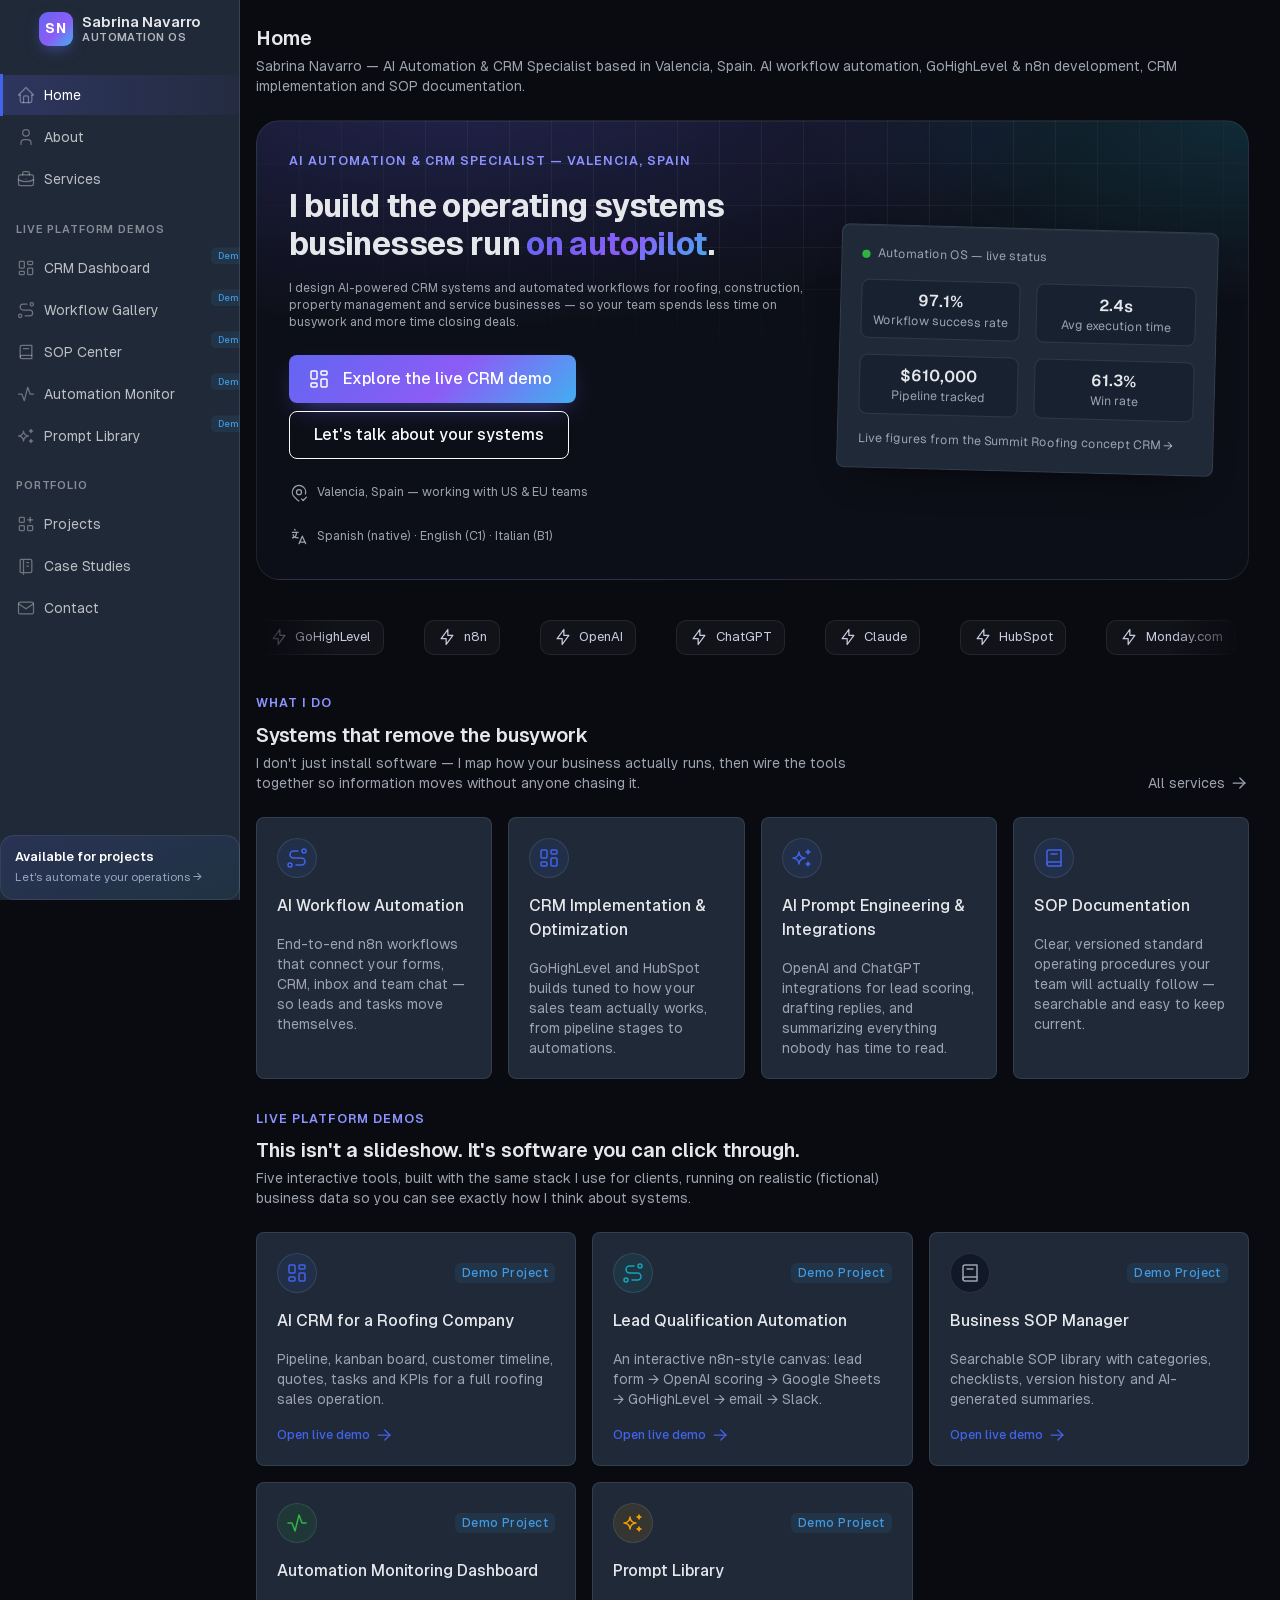
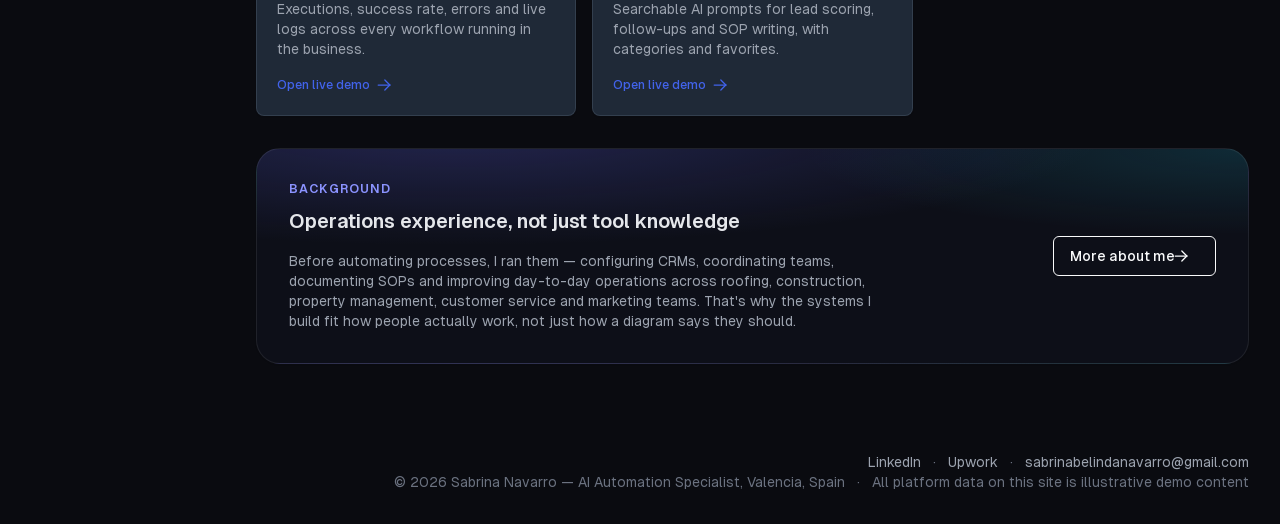
==== commit 453ca054: "Publish Sabrina Navarro's portfolio site (Automation OS)" ====
--- a/index.html
+++ b/index.html
@@ -1,1083 +1,357 @@
-<!DOCTYPE html>
-<html lang="es">
+<!doctype html>
+<html lang="en" data-bs-theme="dark" data-bs-theme-primary="indigo">
 <head>
-<meta charset="UTF-8">
-<meta name="viewport" content="width=device-width, initial-scale=1.0">
-<title>GOTIR Finanzas</title>
-<link rel="icon" href="data:image/svg+xml,<svg xmlns='http://www.w3.org/2000/svg' viewBox='0 0 100 100'><rect width='100' height='100' rx='20' fill='%23006bad'/><text y='72' x='50' text-anchor='middle' font-size='55' font-weight='900' font-family='Arial' fill='white'>G&#9992;</text></svg>">
-<meta name="apple-mobile-web-app-capable" content="yes">
-<meta name="apple-mobile-web-app-title" content="GOTIR Finanzas">
-<link href="https://fonts.googleapis.com/css2?family=Asap:wght@400;500;600;700;900&display=swap" rel="stylesheet">
-<script src="https://unpkg.com/react@18/umd/react.production.min.js"></script>
-<script src="https://unpkg.com/react-dom@18/umd/react-dom.production.min.js"></script>
-<style>
-*{box-sizing:border-box;margin:0;padding:0}
-body{font-family:"Asap",system-ui,sans-serif;background:#F0F4F8;color:#002c49;min-height:100vh}
-input,select,button{font-family:"Asap",system-ui,sans-serif}
-input[type=range]{-webkit-appearance:none;height:4px;border-radius:2px;background:#D0DDE8;outline:none;cursor:pointer;width:100%}
-input[type=range]::-webkit-slider-thumb{-webkit-appearance:none;width:18px;height:18px;border-radius:50%;background:#006bad;cursor:pointer;border:2px solid #fff;box-shadow:0 1px 4px rgba(0,107,173,0.4)}
-select{appearance:none;-webkit-appearance:none}
-</style>
+  <meta charset="utf-8" />
+  <meta name="viewport" content="width=device-width, initial-scale=1, viewport-fit=cover" />
+  <title>Home — Sabrina Navarro | Automation OS</title>
+  <meta name="description" content="Sabrina Navarro — AI Automation & CRM Specialist based in Valencia, Spain. AI workflow automation, GoHighLevel & n8n development, CRM implementation and SOP documentation." />
+  <link rel="icon" href="./favicon.ico" type="image/x-icon" />
+
+  <link href="./assets/css/tabler.min.css" rel="stylesheet" />
+  <link href="./assets/css/tabler-vendors.min.css" rel="stylesheet" />
+  <link href="./assets/css/tabler-themes.min.css" rel="stylesheet" />
+  <link href="./assets/css/tabler-marketing.min.css" rel="stylesheet" />
+  <link href="./assets/css/custom.css" rel="stylesheet" />
+  
 </head>
-<body>
-<div id="root"><div style="color:#006bad;padding:20px;font-family:Asap,sans-serif">Cargando...</div></div>
-<script>
-var API="http://164.68.124.72:3001/api";
-function apiGet(p){return fetch(API+p).then(function(r){return r.json();}).catch(function(){return null;});}
-function apiPost(p,d){return fetch(API+p,{method:"POST",headers:{"Content-Type":"application/json"},body:JSON.stringify(d)}).catch(function(){});}
-function apiDel(p){return fetch(API+p,{method:"DELETE"}).catch(function(){});}
-
-var MNS=["Enero","Febrero","Marzo","Abril","Mayo","Junio","Julio","Agosto","Septiembre","Octubre","Noviembre","Diciembre"];
-var CLRS=["#006bad","#002c49","#ffd600","#2c394a","#4a8fc2","#1a5a8a","#777779","#003d6b","#232323"];
-var S="#FFFFFF",S2="#EEF3F8",BD="rgba(0,43,73,0.12)",BD2="rgba(0,43,73,0.22)";
-var T="#002c49",T2="#2c394a",T3="#777779",AC="#006bad",AC2="#002c49",YL="#ffd600";
-
-function f(n){return Math.round(Math.abs(n)).toLocaleString("es-ES")+" \u20ac";}
-function fd(n){return Math.abs(n).toLocaleString("es-ES",{minimumFractionDigits:2,maximumFractionDigits:2})+" \u20ac";}
-function fp(n){return Math.round(n)+"%";}
-function todayMK(){var d=new Date();return d.getFullYear()+"-"+String(d.getMonth()+1).padStart(2,"0");}
-function mkL(k){return MNS[parseInt(k.split("-")[1])-1];}
-function mkY(k){return k.split("-")[0];}
-function prevMK(mk){var p=mk.split("-"),y=parseInt(p[0]),m=parseInt(p[1]);var d=new Date(y,m-2,1);return d.getFullYear()+"-"+String(d.getMonth()+1).padStart(2,"0");}
-function clr(i){return CLRS[i%CLRS.length];}
-function sum(arr,k){return arr.reduce(function(a,x){return a+(x[k]||0);},0);}
-var _id=200;function nid(){return ++_id;}
-
-var IFIX=[{id:1,n:"SS autonomo",a:300},{id:2,n:"Sueldos incl. director",a:4030},{id:3,n:"CRM",a:130},{id:4,n:"ChatGPT",a:20},{id:5,n:"VPS",a:6},{id:6,n:"Claude",a:22},{id:7,n:"Meta suscripcion",a:17},{id:8,n:"Telefonia e internet",a:65},{id:9,n:"Gestor",a:50}];
-var ITMP=[{id:1,n:"Abogados",a:400,total:3,left:3},{id:2,n:"Web",a:217,total:3,left:3},{id:3,n:"Imp. fin. 148",a:148,total:12,left:12},{id:4,n:"Imp. fin. 219",a:219,total:6,left:6},{id:5,n:"Imp. fin. 54",a:54,total:5,left:5}];
-var IP5=[{id:1,n:"Diezmo",p:10,c:"#7F77DD"},{id:2,n:"Ofrenda",p:5,c:"#534AB7"},{id:3,n:"Ahorro personal",p:20,c:"#1D9E75"},{id:4,n:"Inversion",p:10,c:"#185FA5"},{id:5,n:"Fondo emergencia",p:20,c:"#0F6E56"},{id:6,n:"Reinversion empresa",p:35,c:"#BA7517"}];
-var IYO={inc:3000,tithe:15,ef:0,ef_deposit:0,efHistory:[],transactions:[],exp:[{id:1,n:"Alquiler",a:700,c:"#185FA5"},{id:2,n:"Nafta",a:320,c:"#D85A30"},{id:3,n:"Viajes a Madrid",a:150,c:"#BA7517"},{id:4,n:"Comida",a:800,c:"#1D9E75"},{id:5,n:"Suscripciones",a:10,c:"#534AB7"},{id:6,n:"Agua",a:56,c:"#0F6E56"},{id:7,n:"Luz",a:55,c:"#3B6D11"},{id:8,n:"Peluquero",a:24,c:"#7F77DD"},{id:9,n:"Mantenimiento auto",a:50,c:"#993C1D"},{id:10,n:"Seguro de salud",a:75,c:"#A32D2D"},{id:11,n:"Salidas",a:60,c:"#BA7517"},{id:12,n:"Compras extras",a:30,c:"#888780"}]};
-var INV={inc:1030,tithe:15,ef:0,ef_deposit:0,efHistory:[],transactions:[],exp:[{id:1,n:"Alquiler",a:350,c:"#185FA5"},{id:2,n:"Comida",a:200,c:"#1D9E75"},{id:3,n:"Deuda",a:250,c:"#D85A30"},{id:4,n:"Gimnasio",a:19,c:"#534AB7"},{id:5,n:"Alimento mascotas",a:30,c:"#BA7517"},{id:6,n:"Tarjeta de metro",a:10,c:"#0F6E56"}]};
-var SVCS=["Visa","Estancia","Renovacion","Modificacion","Nomada digital","Work and Holiday","No lucrativa","Migracion de empresa","Ciudadania","Comision","Otros"];
-
-var h=React.createElement;
-var useState=React.useState;
-var useEffect=React.useEffect;
-
-function Bar(props){
-  var pct=props.pct,color=props.color||AC,ht=props.h||3;
-  return h("div",{style:{height:ht,background:S2,borderRadius:ht}},
-    h("div",{style:{height:"100%",width:Math.min(100,Math.max(0,pct))+"%",background:color,borderRadius:ht,transition:"width .3s"}}));
-}
-function Card(props){
-  return h("div",{style:{background:S,border:"0.5px solid "+BD,borderRadius:12,padding:"14px 16px",marginBottom:10,boxShadow:"0 1px 3px rgba(0,43,73,0.06)"}},props.children);
-}
-function Lbl(props){
-  return h("div",{style:{fontSize:10,fontWeight:700,color:props.color||AC,letterSpacing:"0.08em",textTransform:"uppercase",margin:"18px 0 8px 0",display:"inline-flex",alignItems:"center",gap:6,padding:"5px 12px",borderRadius:8,background:(props.color||AC)+"18",border:"0.5px solid "+(props.color||AC)+"33"}},
-    h("span",{style:{width:6,height:6,borderRadius:"50%",background:props.color||AC,display:"inline-block"}}),props.label);
-}
-function Btn(props){
-  return h("button",{onClick:props.onClick,style:{width:"100%",fontSize:13,fontWeight:500,padding:"9px 12px",borderRadius:8,border:"none",background:props.bg||AC,color:props.fg||"#fff",cursor:"pointer",marginTop:props.mt!==undefined?props.mt:4,boxShadow:"0 1px 4px rgba(0,107,173,0.2)"}},props.children);
-}
-function Input(props){
-  return h("input",Object.assign({style:{fontSize:13,padding:"7px 10px",borderRadius:8,border:"0.5px solid "+BD2,background:S2,color:T,width:"100%"}},props));
-}
-function MonthNav(props){
-  var mk=props.mk,onChange=props.onChange;
-  var _s=useState(false),picking=_s[0],setPicking=_s[1];
-  var cy=parseInt(mkY(mk)),years=[];
-  for(var y=cy-2;y<=cy+2;y++) years.push(y);
-  return h("div",{style:{marginBottom:10}},
-    h("div",{style:{display:"flex",alignItems:"center",background:S,border:"0.5px solid "+BD,borderRadius:12,overflow:"hidden"}},
-      h("button",{onClick:function(){onChange(-1);},style:{background:"none",border:"none",fontSize:22,cursor:"pointer",padding:"8px 14px",color:T2}},"\u2039"),
-      h("div",{style:{flex:1,textAlign:"center",padding:"6px 0"}},
-        h("div",{style:{fontSize:14,fontWeight:500,color:T}},mkL(mk)),
-        h("div",{style:{fontSize:11,color:T2}},mkY(mk)),
-        h("button",{onClick:function(){setPicking(!picking);},style:{fontSize:11,color:AC,background:"none",border:"none",cursor:"pointer",textDecoration:"underline",marginTop:2}},"ir a otro mes")),
-      h("button",{onClick:function(){onChange(1);},style:{background:"none",border:"none",fontSize:22,cursor:"pointer",padding:"8px 14px",color:T2}},"\u203a")),
-    picking && h("div",{style:{background:S,border:"0.5px solid "+BD,borderRadius:12,padding:14,marginTop:6}},
-      h("div",{style:{display:"flex",gap:8,marginBottom:8}},
-        h("select",{defaultValue:mkY(mk),id:"pk-y",style:{fontSize:13,padding:"7px 10px",borderRadius:8,border:"0.5px solid "+BD2,background:S2,color:T,width:"100%"}},
-          years.map(function(y){return h("option",{key:y,value:y},y);})),
-        h("select",{defaultValue:mk.split("-")[1],id:"pk-m",style:{fontSize:13,padding:"7px 10px",borderRadius:8,border:"0.5px solid "+BD2,background:S2,color:T,width:"100%"}},
-          MNS.map(function(m,i){return h("option",{key:i,value:String(i+1).padStart(2,"0")},m);}))),
-      Btn({onClick:function(){var k=document.getElementById("pk-y").value+"-"+document.getElementById("pk-m").value;onChange(null,k);setPicking(false);},mt:0,children:"Ir a este mes"})));
-}
-
-function EfBar(props){
-  var acum=props.acum,target6=props.target6,onAdd=props.onAdd,onReset=props.onReset,onSet=props.onSet,title=props.title,autoAmt=props.autoAmt,history=props.history||[],onHistory=props.onHistory;
-  var _i=useState(""),inp=_i[0],setInp=_i[1];
-  var _d=useState(""),desc=_d[0],setDesc=_d[1];
-  var _m=useState("add"),mode=_m[0],setMode=_m[1];
-  var _sh=useState(false),showH=_sh[0],setShowH=_sh[1];
-  var t3=target6/2,pct=target6>0?Math.min(100,Math.round(acum/target6*100)):0;
-  var bc=pct>=100?"#1D9E75":pct>=50?"#BA7517":"#D85A30";
-  var isAuto=autoAmt!==undefined;
-  function addMove(v,d){
-    var move={id:Date.now(),date:new Date().toLocaleDateString("es-ES"),amount:v,desc:d||"Sin descripcion",type:v>0?"deposito":"retiro"};
-    if(onHistory) onHistory([move].concat(history));
-    onAdd(v);
-  }
-  return h(Card,null,
-    h("div",{style:{display:"flex",justifyContent:"space-between",alignItems:"flex-start",marginBottom:8}},
-      h("div",null,
-        h("div",{style:{fontSize:13,fontWeight:500,color:T}},title),
-        h("div",{style:{fontSize:11,color:T2,marginTop:2}},"Meta 6 meses: "+f(target6))),
-      h("span",{style:{fontSize:20,fontWeight:700,color:bc}},fp(pct))),
-    Bar({pct:pct,color:bc,h:8}),
-    h("div",{style:{display:"flex",justifyContent:"space-between",fontSize:11,color:T2,margin:"4px 0 6px"}},
-      h("span",null,"Acumulado: "+f(acum)),h("span",null,"Hito 3m: "+f(t3))),
-    h("div",{style:{fontSize:12,fontWeight:500,color:bc,marginBottom:10}},pct>=100?"Meta alcanzada!":pct>=50?"Mas de la mitad.":"Construyendo el colchon."),
-    isAuto ? h("div",null,
-      h("div",{style:{background:S2,borderRadius:8,padding:"10px 12px",marginBottom:8}},
-        h("div",{style:{fontSize:11,color:T2,marginBottom:4}},"Este mes se destina automaticamente:"),
-        h("div",{style:{fontSize:18,fontWeight:500,color:autoAmt>0?"#0F6E56":T3}},f(autoAmt)),
-        h("div",{style:{fontSize:11,color:T2,marginTop:2}},autoAmt>0?"del beneficio neto Fase 5":"(sin beneficio neto este mes)")),
-      autoAmt>0 && Btn({onClick:function(){addMove(autoAmt,"Deposito automatico Fase 5");},bg:"#006bad",mt:0,children:"Registrar "+f(autoAmt)+" en el fondo"}),
-      h("div",{style:{marginTop:8}},
-        h("div",{style:{fontSize:11,color:T2,marginBottom:6}},"Registrar retiro:"),
-        h("div",{style:{display:"flex",gap:6,marginBottom:6}},
-          h("input",{placeholder:"Descripcion del retiro",value:desc,onChange:function(e){setDesc(e.target.value);},style:{flex:2,fontSize:13,padding:"7px 10px",borderRadius:8,border:"0.5px solid "+BD2,background:S2,color:T,width:"100%"}}),
-          h("input",{type:"number",placeholder:"EUR",min:"0",value:inp,onChange:function(e){setInp(e.target.value);},style:{flex:1,fontSize:13,padding:"7px 10px",borderRadius:8,border:"0.5px solid "+BD2,background:S2,color:T,width:"100%"}})),
-        Btn({onClick:function(){var v=parseFloat(inp)||0;if(v>0){addMove(-v,desc||"Retiro");setInp("");setDesc("");}},bg:"#D32F2F",mt:0,children:"Registrar retiro"})),
-      Btn({onClick:function(){if(confirm("Resetear fondo a 0?"))onReset();},bg:"transparent",fg:"#D32F2F",mt:8,children:"Resetear fondo a 0"}))
-    : h("div",null,
-      h("div",{style:{display:"flex",gap:6,marginBottom:10}},
-        ["add","withdraw","edit"].map(function(m,i){
-          var lbl=["+ Deposito","- Retiro","Editar saldo"][i];
-          return h("button",{key:m,onClick:function(){setMode(m);setInp("");setDesc("");},style:{flex:1,fontSize:11,fontWeight:500,padding:"6px 4px",borderRadius:20,border:"0.5px solid "+(mode===m?AC:BD2),background:mode===m?AC:"transparent",color:mode===m?"white":T2,cursor:"pointer"}},lbl);
-        })),
-      mode==="add" && h("div",null,
-        h("input",{placeholder:"Descripcion (ej: Ahorro mensual)",value:desc,onChange:function(e){setDesc(e.target.value);},style:{fontSize:13,padding:"7px 10px",borderRadius:8,border:"0.5px solid "+BD2,background:S2,color:T,width:"100%",marginBottom:6}}),
-        h("div",{style:{display:"flex",gap:8}},
-          h("input",{type:"number",placeholder:"Cuanto depositas (EUR)",min:"0",value:inp,onChange:function(e){setInp(e.target.value);},style:{flex:1,fontSize:13,padding:"7px 10px",borderRadius:8,border:"0.5px solid "+BD2,background:S2,color:T,width:"100%"}}),
-          h("button",{onClick:function(){var v=parseFloat(inp)||0;if(v>0){addMove(v,desc||"Deposito");setInp("");setDesc("");}},style:{background:"#1D9E75",color:"white",border:"none",borderRadius:8,padding:"7px 12px",fontSize:12,cursor:"pointer",whiteSpace:"nowrap",flexShrink:0}},"Agregar"))),
-      mode==="withdraw" && h("div",null,
-        h("input",{placeholder:"Descripcion (ej: Reparacion auto)",value:desc,onChange:function(e){setDesc(e.target.value);},style:{fontSize:13,padding:"7px 10px",borderRadius:8,border:"0.5px solid "+BD2,background:S2,color:T,width:"100%",marginBottom:6}}),
-        h("div",{style:{display:"flex",gap:8}},
-          h("input",{type:"number",placeholder:"Cuanto retiras (EUR)",min:"0",value:inp,onChange:function(e){setInp(e.target.value);},style:{flex:1,fontSize:13,padding:"7px 10px",borderRadius:8,border:"0.5px solid "+BD2,background:S2,color:T,width:"100%"}}),
-          h("button",{onClick:function(){var v=parseFloat(inp)||0;if(v>0){addMove(-v,desc||"Retiro");setInp("");setDesc("");setMode("add");}},style:{background:"#D32F2F",color:"white",border:"none",borderRadius:8,padding:"7px 12px",fontSize:12,cursor:"pointer",whiteSpace:"nowrap",flexShrink:0}},"Retirar"))),
-      mode==="edit" && h("div",null,
-        h("div",{style:{fontSize:12,color:T2,marginBottom:6}},"Escribe el saldo real actual:"),
-        h("div",{style:{display:"flex",gap:8}},
-          h("input",{type:"number",placeholder:"Actual: "+f(acum),min:"0",value:inp,onChange:function(e){setInp(e.target.value);},style:{flex:1,fontSize:13,padding:"7px 10px",borderRadius:8,border:"0.5px solid "+BD2,background:S2,color:T,width:"100%"}}),
-          h("button",{onClick:function(){var v=parseFloat(inp);if(!isNaN(v)&&v>=0){addMove(v-acum,"Correccion manual a "+f(v));setInp("");setMode("add");}},style:{background:AC,color:"white",border:"none",borderRadius:8,padding:"7px 12px",fontSize:12,cursor:"pointer",whiteSpace:"nowrap",flexShrink:0}},"Guardar"))),
-      Btn({onClick:function(){if(confirm("Resetear fondo a 0?"))onReset();},bg:"transparent",fg:"#D32F2F",mt:8,children:"Resetear fondo a 0"})),
-    history.length>0 && h("div",{style:{marginTop:12,paddingTop:10,borderTop:"0.5px solid "+BD}},
-      h("button",{onClick:function(){setShowH(!showH);},style:{fontSize:11,color:AC,background:"none",border:"none",cursor:"pointer",padding:0,marginBottom:showH?8:0}},showH?"Ocultar historial":"Ver historial ("+history.length+" movimientos)"),
-      showH && h("div",{style:{maxHeight:200,overflowY:"auto"}},
-        history.map(function(hh){
-          return h("div",{key:hh.id,style:{display:"flex",justifyContent:"space-between",alignItems:"flex-start",padding:"6px 0",borderBottom:"0.5px solid "+BD}},
-            h("div",{style:{flex:1,minWidth:0}},
-              h("div",{style:{fontSize:12,fontWeight:500,color:T,overflow:"hidden",textOverflow:"ellipsis",whiteSpace:"nowrap"}},hh.desc),
-              h("div",{style:{fontSize:10,color:T3,marginTop:1}},hh.date)),
-            h("div",{style:{display:"flex",alignItems:"center",gap:8,flexShrink:0}},
-              h("span",{style:{fontSize:13,fontWeight:500,color:hh.type==="deposito"?"#1D9E75":"#D32F2F"}},(hh.type==="deposito"?"+":"-")+f(Math.abs(hh.amount))),
-              h("button",{onClick:function(){if(onHistory)onHistory(history.filter(function(x){return x.id!==hh.id;}));onAdd(-hh.amount);},style:{fontSize:12,color:T3,background:"none",border:"none",cursor:"pointer",padding:"0 2px"}},"x")));
-        }))));
-}
-
-function BucketCard(props){
-  var bkt=props.bkt,fixedItems=props.fixedItems,tempItems=props.tempItems,setTempItems=props.setTempItems;
-  var realPaid=props.realPaid||{},onRealPaid=props.onRealPaid;
-  var _o=useState(false),open=_o[0],setOpen=_o[1];
-  var pct=bkt.target>0?Math.min(100,Math.round(bkt.fill/bkt.target*100)):0;
-  var ok=bkt.fill>=(bkt.target||0);
-  return h("div",null,
-    Lbl({label:bkt.label,color:bkt.id==="f1"?AC:bkt.id==="f2"?"#8B3A1A":"#BA7517"}),
-    h("div",{style:{background:S,border:"0.5px solid "+BD,borderRadius:10,overflow:"hidden",marginBottom:6}},
-      h("div",{style:{padding:"8px 12px 6px",display:"flex",justifyContent:"space-between",gap:8}},
-        h("div",null,
-          h("div",{style:{fontSize:13,fontWeight:500,color:T}},bkt.id==="f1"?"Gastos fijos operativos":bkt.id==="f2"?"Provision impuestos":"Deudas y pagos a plazo"),
-          h("div",{style:{fontSize:11,color:T2}},bkt.id==="f1"?"SS + sueldos + suscripciones":bkt.id==="f2"?"IRPF + IVA + cuotas":tempItems.length+" compromisos activos")),
-        h("div",{style:{textAlign:"right"}},
-          h("div",{style:{fontSize:13,fontWeight:500,color:ok?"#1D9E75":"#D32F2F",fontVariantNumeric:"tabular-nums"}},f(bkt.fill)),
-          h("div",{style:{fontSize:11,color:T2}},bkt.id==="f2"?"a provisionar":"de "+f(bkt.target)))),
-      Bar({pct:bkt.id==="f2"?bkt.pct:pct,color:ok?"#1D9E75":bkt.color}),
-      h("div",{style:{padding:"3px 12px 7px",display:"flex",justifyContent:"space-between",alignItems:"center"}},
-        h("div",null,
-          h("div",{style:{fontSize:11,color:T2}},bkt.id==="f2"?fp(bkt.pct)+" del ingreso":pct+"% cubierto"),
-          bkt.id!=="f2" && h("button",{onClick:function(){setOpen(!open);},style:{fontSize:11,color:AC,background:"none",border:"none",cursor:"pointer",padding:0,marginTop:2}},open?"ocultar":"ver desglose")),
-        h("span",{style:{fontSize:10,fontWeight:500,padding:"2px 7px",borderRadius:10,background:ok?"#e1f5ee":bkt.id==="f2"?"#e6f1fb":"#faeeda",color:ok?"#085041":bkt.id==="f2"?"#0C447C":"#633806"}},ok?"Cubierto":bkt.id==="f2"?"Fija":"Pendiente")),
-      open && bkt.id==="f1" && h("div",{style:{padding:"0 12px 10px"}},
-        h("div",{style:{display:"flex",justifyContent:"space-between",fontSize:10,fontWeight:600,color:T3,letterSpacing:"0.06em",textTransform:"uppercase",padding:"4px 0 6px",borderBottom:"0.5px solid "+BD2}},
-          h("span",null,"Item"),h("span",null,"Calc."),h("span",null,"Real")),
-        fixedItems.map(function(it){
-          return h("div",{key:it.id,style:{display:"flex",justifyContent:"space-between",alignItems:"center",fontSize:12,padding:"4px 0",borderBottom:"0.5px solid "+BD}},
-            h("span",{style:{color:T2,flex:1}},it.n),
-            h("div",{style:{display:"flex",gap:8,alignItems:"center"}},
-              h("span",{style:{color:T,minWidth:50,textAlign:"right"}},f(it.a)),
-              h("input",{type:"number",min:"0",value:realPaid["fi"+it.id]||"",placeholder:"0",
-                onChange:function(e){var v=parseFloat(e.target.value)||0;if(onRealPaid)onRealPaid("fi"+it.id,v);},
-                style:{width:70,fontSize:11,padding:"3px 6px",borderRadius:6,border:"0.5px solid "+BD2,background:S2,color:T,textAlign:"right"}})));
-        }),
-        h("div",{style:{display:"flex",justifyContent:"space-between",fontSize:12,fontWeight:600,color:T,padding:"6px 0 3px",borderTop:"0.5px solid "+BD2}},
-          h("span",null,"Total"),
-          h("span",null,f(bkt.target)),
-          h("span",{style:{color:(function(){var s=fixedItems.reduce(function(a,it){return a+(realPaid["fi"+it.id]||0);},0);return s>0?"#1a7a4a":T3;})()}},
-            (function(){var s=fixedItems.reduce(function(a,it){return a+(realPaid["fi"+it.id]||0);},0);return s>0?f(s):"--";})()))),
-      open && bkt.id==="f3" && h("div",{style:{padding:"0 12px 10px"}},
-        h("div",{style:{display:"flex",justifyContent:"space-between",fontSize:10,fontWeight:600,color:T3,letterSpacing:"0.06em",textTransform:"uppercase",padding:"4px 0 6px",borderBottom:"0.5px solid "+BD2}},
-          h("span",null,"Item"),h("span",null,"Calc."),h("span",null,"Real"),h("span",null,"")),
-        tempItems.map(function(it){
-          var lft=it.left!==undefined?it.left:1,tot=it.total||1;
-          return h("div",{key:it.id,style:{paddingBottom:8,marginBottom:6,borderBottom:"0.5px solid "+BD}},
-            h("div",{style:{display:"flex",justifyContent:"space-between",alignItems:"center",marginBottom:3}},
-              h("span",{style:{fontSize:12,fontWeight:500,color:T,flex:1}},it.n),
-              h("div",{style:{display:"flex",gap:6,alignItems:"center"}},
-                h("span",{style:{fontSize:12,color:T,minWidth:50,textAlign:"right"}},f(it.a)),
-                h("input",{type:"number",min:"0",placeholder:"Real",value:realPaid["ti"+it.id]||"",
-                  onChange:function(e){var v=parseFloat(e.target.value)||0;if(onRealPaid)onRealPaid("ti"+it.id,v);},
-                  style:{width:70,fontSize:11,padding:"2px 5px",borderRadius:5,border:"0.5px solid "+BD2,background:S2,color:T,textAlign:"right"}}),
-                h("button",{onClick:function(){if(setTempItems)setTempItems(tempItems.map(function(x){return x.id===it.id?Object.assign({},x,{left:Math.max(0,(x.left||1)-1)}):x;}).filter(function(x){return (x.left||1)>0;}));},style:{fontSize:10,padding:"2px 7px",borderRadius:20,border:"0.5px solid #BA7517",background:"transparent",color:"#BA7517",cursor:"pointer"}},"Pagar"))),
-            h("div",{style:{display:"flex",alignItems:"center",gap:6}},
-              Bar({pct:Math.round((1-lft/tot)*100),color:"#BA7517",h:4}),
-              h("span",{style:{fontSize:10,color:T2,whiteSpace:"nowrap"}},lft+"/"+tot)));
-        }),
-        h("div",{style:{display:"flex",justifyContent:"space-between",fontSize:12,fontWeight:600,color:T,padding:"6px 0 3px",borderTop:"0.5px solid "+BD2}},
-          h("span",null,"Total mensual"),
-          h("span",null,f(bkt.target)),
-          h("span",{style:{color:(function(){var s=tempItems.reduce(function(a,it){return a+(realPaid["ti"+it.id]||0);},0);return s>0?"#1a7a4a":T3;})()}},
-            (function(){var s=tempItems.reduce(function(a,it){return a+(realPaid["ti"+it.id]||0);},0);return s>0?f(s):"--";})())))));
-}
-
-function PersonalSection(props){
-  var profile=props.profile,onUpdate=props.onUpdate;
-  var _tab=useState(0),ptab=_tab[0],setPtab=_tab[1];
-  var _td=useState(""),txDesc=_td[0],setTxDesc=_td[1];
-  var _ta=useState(""),txAmt=_ta[0],setTxAmt=_ta[1];
-  var _tc=useState(""),txCat=_tc[0],setTxCat=_tc[1];
-  var _tdt=useState(function(){var d=new Date();return d.getFullYear()+"-"+String(d.getMonth()+1).padStart(2,"0")+"-"+String(d.getDate()).padStart(2,"0");}),txDate=_tdt[0],setTxDate=_tdt[1];
-  var _cn=useState(""),newCatN=_cn[0],setNewCatN=_cn[1];
-  var _ca=useState(""),newCatA=_ca[0],setNewCatA=_ca[1];
-  var _showCats=useState(false),showCats=_showCats[0],setShowCats=_showCats[1];
-  var _editCatId=useState(null),editCatId=_editCatId[0],setEditCatId=_editCatId[1];
-  var _editCatA=useState(""),editCatA=_editCatA[0],setEditCatA=_editCatA[1];
-
-  var transactions=profile.transactions||[];
-  var totExp=sum(profile.exp,"a");
-  var tithe=profile.inc*(profile.tithe/100);
-  var totAll=totExp+tithe;
-  var efDep=profile.ef_deposit||0;
-  var surp=profile.inc-totAll-efDep;
-  var sc=surp>0?"#1D9E75":surp===0?"#BA7517":"#D32F2F";
-  var pct=Math.min(100,Math.round((totAll+efDep)/Math.max(1,profile.inc)*100));
-  var ef=profile.ef||0,t6=totExp*6;
-
-  function todayISO(){var d=new Date();return d.getFullYear()+"-"+String(d.getMonth()+1).padStart(2,"0")+"-"+String(d.getDate()).padStart(2,"0");}
-  function fmtDate(iso){if(!iso)return "";var p=iso.split("-");return p[2]+"/"+p[1]+"/"+p[0];}
-
-  function spentByCat(catId){
-    return transactions.reduce(function(a,t){return t.catId===catId?a+t.amt:a;},0);
-  }
-  function totalSpent(){
-    return transactions.reduce(function(a,t){return a+t.amt;},0);
-  }
-
-  function addTx(){
-    var a=parseFloat(txAmt);
-    var catId=parseInt(txCat)||0;
-    if(!txDesc||!(a>0)||!catId){return;}
-    var cat=profile.exp.find(function(e){return e.id===catId;});
-    var tx={id:Date.now(),desc:txDesc,amt:a,catId:catId,catName:cat?cat.n:"",date:fmtDate(txDate||todayISO())};
-    onUpdate(Object.assign({},profile,{transactions:transactions.concat([tx])}));
-    setTxDesc("");setTxAmt("");setTxDate(todayISO());
-  }
-
-  function delTx(id){
-    onUpdate(Object.assign({},profile,{transactions:transactions.filter(function(t){return t.id!==id;})}));
-  }
-
-  var tabs=["Resumen","Gastos","Presupuesto"];
-  var defaultCatId=profile.exp.length>0?profile.exp[0].id:0;
-
-  return h("div",null,
-    h("div",{style:{display:"flex",border:"0.5px solid "+BD2,borderRadius:12,overflow:"hidden",margin:"4px 0 10px"}},
-      tabs.map(function(t,i){return h("button",{key:i,style:{flex:1,fontSize:12,fontWeight:500,padding:"9px 4px",background:ptab===i?AC:"transparent",border:"none",color:ptab===i?"#fff":T2,cursor:"pointer"},onClick:function(){setPtab(i);}},t);})),
-
-    ptab===0 && h("div",null,
-      Card({children:[
-        h("div",{key:"inc",style:{display:"flex",justifyContent:"space-between",alignItems:"baseline",marginBottom:5}},h("span",{style:{fontSize:13,color:T2}},"Ingreso mensual"),h("span",{style:{fontSize:20,fontWeight:500,color:"#1D9E75"}},f(profile.inc))),
-        h("div",{key:"tot",style:{display:"flex",justifyContent:"space-between",alignItems:"baseline",marginBottom:8}},h("span",{style:{fontSize:13,color:T2}},"Presupuesto mensual"),h("span",{style:{fontSize:20,fontWeight:500,color:"#D32F2F"}},fd(totAll+efDep))),
-        Bar({key:"bar",pct:pct,color:sc,h:6}),
-        h("div",{key:"pct",style:{fontSize:11,color:T2,margin:"4px 0 10px"}},pct+"% del ingreso comprometido"),
-        efDep>0 && h("div",{key:"dep",style:{fontSize:11,color:"#0F6E56",marginBottom:8}},"Depositado al fondo: "+f(efDep)),
-        h("div",{key:"inputs",style:{display:"flex",gap:8}},
-          h("div",{style:{flex:1}},h("div",{style:{fontSize:11,color:T2,marginBottom:4}},"Ingreso (EUR)"),h("input",{type:"number",value:profile.inc,min:"0",onChange:function(e){onUpdate(Object.assign({},profile,{inc:parseFloat(e.target.value)||0}));},style:{fontSize:13,padding:"7px 10px",borderRadius:8,border:"0.5px solid "+BD2,background:S2,color:T,width:"100%"}})),
-          h("div",{style:{flex:1}},h("div",{style:{fontSize:11,color:T2,marginBottom:4}},"Diezmo (%)"),h("input",{type:"number",value:profile.tithe,min:"0",max:"100",onChange:function(e){onUpdate(Object.assign({},profile,{tithe:Math.min(100,parseFloat(e.target.value)||0)}));},style:{fontSize:13,padding:"7px 10px",borderRadius:8,border:"0.5px solid "+BD2,background:S2,color:T,width:"100%"}})))
-      ]}),
-      Card({children:[
-        h("div",{key:"hdr",style:{display:"flex",justifyContent:"space-between",alignItems:"center",marginBottom:10}},
-          h("div",null,h("div",{style:{fontSize:13,fontWeight:500,color:T}},"Diezmos y ofrendas"),h("div",{style:{fontSize:11,color:T2,marginTop:2}},profile.tithe+"% de "+f(profile.inc))),
-          h("div",{style:{textAlign:"right"}},h("div",{style:{fontSize:11,color:T2,marginBottom:2}},"Calculado"),h("div",{style:{fontSize:15,fontWeight:500,color:"#534AB7"}},fd(tithe)))),
-        h("div",{key:"sep",style:{height:"0.5px",background:BD,marginBottom:10}}),
-        h("div",{key:"real",style:{display:"flex",justifyContent:"space-between",alignItems:"center",marginBottom:8}},
-          h("span",{style:{fontSize:13,color:T2}},"Lo que realmente di:"),
-          h("div",{style:{display:"flex",alignItems:"center",gap:8}},
-            h("input",{type:"number",min:"0",step:"1",placeholder:"0",value:profile.titheReal!==undefined?profile.titheReal:"",onChange:function(e){onUpdate(Object.assign({},profile,{titheReal:parseFloat(e.target.value)||0}));},style:{width:100,fontSize:13,padding:"5px 8px",borderRadius:8,border:"0.5px solid "+BD2,background:S2,color:T,textAlign:"right"}}),
-            h("span",{style:{fontSize:12,color:T2}},"EUR"))),
-        profile.titheReal!==undefined && h("div",{key:"diff",style:{display:"flex",justifyContent:"space-between",alignItems:"center",padding:"8px 12px",borderRadius:8,background:(tithe-profile.titheReal)<=0?"#e1f5ee":"#fff3cd"}},
-          h("span",{style:{fontSize:12,color:T2}},(tithe-profile.titheReal)<=0?"Diste de mas":"Falta dar:"),
-          h("span",{style:{fontSize:13,fontWeight:600,color:(tithe-profile.titheReal)<=0?"#1a7a4a":"#856404"}},(tithe-profile.titheReal)<=0?"+"+fd(Math.abs(tithe-profile.titheReal)):fd(tithe-profile.titheReal)))
-      ]}),
-      h(EfBar,{acum:ef,target6:t6,title:"Fondo de emergencia personal",history:profile.efHistory||[],onHistory:function(hh){onUpdate(Object.assign({},profile,{efHistory:hh}));},onAdd:function(v){onUpdate(Object.assign({},profile,{ef:Math.max(0,(profile.ef||0)+v),ef_deposit:Math.max(0,(profile.ef_deposit||0)+Math.max(0,v))}));},onSet:function(v){onUpdate(Object.assign({},profile,{ef:v}));},onReset:function(){onUpdate(Object.assign({},profile,{ef:0,ef_deposit:0,efHistory:[]}));}}),
-      h("div",{style:{borderRadius:8,padding:"10px 14px",background:surp>0?"#e1f5ee":surp===0?"#faeeda":"#fcebeb",display:"flex",justifyContent:"space-between",alignItems:"center"}},
-        h("span",{style:{fontSize:13,fontWeight:500,color:sc}},surp>=0?"Disponible libre":"Deficit mensual"),
-        h("span",{style:{fontSize:15,fontWeight:500,color:sc}},(surp>=0?"":"-")+fd(Math.abs(surp))))),
-
-    ptab===1 && h("div",null,
-      Card({children:[
-        h("div",{key:"lbl",style:{fontSize:11,fontWeight:600,color:AC,letterSpacing:"0.06em",textTransform:"uppercase",marginBottom:12}},"Registrar gasto"),
-        h("input",{key:"desc",placeholder:"Descripcion (ej: Supermercado Lidl)",value:txDesc,onChange:function(e){setTxDesc(e.target.value);},onKeyDown:function(e){if(e.key==="Enter")addTx();},style:{fontSize:13,padding:"7px 10px",borderRadius:8,border:"0.5px solid "+BD2,background:S2,color:T,width:"100%",marginBottom:8}}),
-        h("div",{key:"row1",style:{display:"flex",gap:8,marginBottom:8}},
-          h("div",{style:{flex:1}},
-            h("div",{style:{fontSize:11,color:T2,marginBottom:4}},"Monto (EUR)"),
-            h("input",{type:"number",placeholder:"0",min:"0",step:"0.01",value:txAmt,onChange:function(e){setTxAmt(e.target.value);},onKeyDown:function(e){if(e.key==="Enter")addTx();},style:{fontSize:13,padding:"7px 10px",borderRadius:8,border:"0.5px solid "+BD2,background:S2,color:T,width:"100%"}})),
-          h("div",{style:{flex:1}},
-            h("div",{style:{fontSize:11,color:T2,marginBottom:4}},"Categoria"),
-            h("select",{value:txCat||defaultCatId,onChange:function(e){setTxCat(e.target.value);},style:{fontSize:13,padding:"7px 10px",borderRadius:8,border:"0.5px solid "+BD2,background:S2,color:T,width:"100%"}},
-              profile.exp.map(function(e){return h("option",{key:e.id,value:e.id},e.n);})))),
-        h("div",{key:"row2",style:{marginBottom:8}},
-          h("div",{style:{fontSize:11,color:T2,marginBottom:4}},"Fecha"),
-          h("input",{type:"date",value:txDate,onChange:function(e){setTxDate(e.target.value);},style:{fontSize:13,padding:"7px 10px",borderRadius:8,border:"0.5px solid "+BD2,background:S2,color:T,width:"100%"}})),
-        Btn({key:"add",onClick:addTx,children:"+ Registrar gasto"})
-      ]}),
-      transactions.length===0
-        ? h("div",{style:{textAlign:"center",padding:"1.5rem",color:T3,fontSize:13}},"Sin gastos registrados este mes.")
-        : h("div",null,
-            transactions.slice().reverse().map(function(tx){
-              var cat=profile.exp.find(function(e){return e.id===tx.catId;});
-              var catColor=cat?cat.c:T3;
-              return h("div",{key:tx.id,style:{background:S,border:"0.5px solid "+BD,borderRadius:10,padding:"8px 12px",display:"flex",alignItems:"center",justifyContent:"space-between",gap:8,marginBottom:5}},
-                h("div",{style:{flex:1,minWidth:0}},
-                  h("div",{style:{fontSize:13,fontWeight:500,color:T,overflow:"hidden",textOverflow:"ellipsis",whiteSpace:"nowrap"}},tx.desc),
-                  h("div",{style:{display:"flex",alignItems:"center",gap:6,marginTop:2}},
-                    h("span",{style:{width:8,height:8,borderRadius:"50%",background:catColor,display:"inline-block",flexShrink:0}}),
-                    h("span",{style:{fontSize:11,color:T2}},tx.catName||"Sin categoria"),
-                    h("span",{style:{fontSize:11,color:T3}},"- "+tx.date))),
-                h("div",{style:{display:"flex",alignItems:"center",gap:8,flexShrink:0}},
-                  h("span",{style:{fontSize:13,fontWeight:500,color:T,fontVariantNumeric:"tabular-nums"}},fd(tx.amt)),
-                  h("button",{onClick:function(){delTx(tx.id);},style:{background:"none",border:"none",cursor:"pointer",color:T3,fontSize:16,padding:"0 4px"}},"x")));
-            }),
-            h("div",{style:{display:"flex",justifyContent:"space-between",padding:"8px 12px",borderRadius:8,background:S2,marginTop:4}},
-              h("span",{style:{fontSize:13,fontWeight:500,color:T2}},"Total registrado"),
-              h("span",{style:{fontSize:14,fontWeight:600,color:T,fontVariantNumeric:"tabular-nums"}},fd(totalSpent())))),
-      h("div",{style:{marginTop:12}}),
-      h("button",{onClick:function(){setShowCats(!showCats);},style:{fontSize:12,color:AC,background:"none",border:"none",cursor:"pointer",padding:"4px 0",marginBottom:showCats?8:0}},showCats?"Ocultar categorias":"Gestionar categorias"),
-      showCats && Card({children:[
-        h("div",{key:"lbl",style:{fontSize:11,fontWeight:600,color:T2,letterSpacing:"0.06em",textTransform:"uppercase",marginBottom:8}},"Categorias (presupuesto mensual)"),
-        profile.exp.map(function(e){
-          var isEditing=editCatId===e.id;
-          return h("div",{key:e.id,style:{display:"flex",justifyContent:"space-between",alignItems:"center",padding:"6px 0",borderBottom:"0.5px solid "+BD,gap:8}},
-            h("div",{style:{display:"flex",alignItems:"center",gap:6,flex:1,minWidth:0}},
-              h("span",{style:{width:8,height:8,borderRadius:"50%",background:e.c,display:"inline-block",flexShrink:0}}),
-              h("span",{style:{fontSize:13,color:T,overflow:"hidden",textOverflow:"ellipsis",whiteSpace:"nowrap"}},e.n)),
-            h("div",{style:{display:"flex",alignItems:"center",gap:6,flexShrink:0}},
-              isEditing
-                ? h("div",{style:{display:"flex",gap:4,alignItems:"center"}},
-                    h("input",{type:"number",min:"0",value:editCatA,autoFocus:true,
-                      onChange:function(ev){setEditCatA(ev.target.value);},
-                      onKeyDown:function(ev){
-                        if(ev.key==="Enter"){var v=parseFloat(editCatA);if(!isNaN(v)&&v>=0){onUpdate(Object.assign({},profile,{exp:profile.exp.map(function(x){return x.id===e.id?Object.assign({},x,{a:v}):x;})}));setEditCatId(null);}};
-                        if(ev.key==="Escape")setEditCatId(null);
-                      },
-                      style:{width:75,fontSize:12,padding:"3px 6px",borderRadius:6,border:"0.5px solid "+AC,background:S2,color:T,textAlign:"right"}}),
-                    h("button",{onClick:function(){var v=parseFloat(editCatA);if(!isNaN(v)&&v>=0){onUpdate(Object.assign({},profile,{exp:profile.exp.map(function(x){return x.id===e.id?Object.assign({},x,{a:v}):x;})}));setEditCatId(null);}},style:{background:AC,color:"white",border:"none",borderRadius:6,padding:"3px 8px",fontSize:11,cursor:"pointer"}},"OK"),
-                    h("button",{onClick:function(){setEditCatId(null);},style:{background:"none",border:"none",cursor:"pointer",color:T3,fontSize:16,padding:"0 2px"}},"x"))
-                : h("button",{onClick:function(){setEditCatId(e.id);setEditCatA(String(e.a));},style:{fontSize:13,fontWeight:500,color:T,background:"none",border:"0.5px dashed "+BD2,borderRadius:6,padding:"2px 8px",cursor:"pointer",minWidth:60,textAlign:"right"}},f(e.a)+" ✎"),
-              !isEditing && h("button",{onClick:function(){onUpdate(Object.assign({},profile,{exp:profile.exp.filter(function(x){return x.id!==e.id;})}));},style:{background:"none",border:"none",cursor:"pointer",color:T3,fontSize:16,padding:"0 2px"}},"x")));
-        }),
-        h("div",{key:"add",style:{display:"flex",gap:6,marginTop:10,paddingTop:8,borderTop:"0.5px dashed "+BD2}},
-          h("input",{placeholder:"Nueva categoria",value:newCatN,onChange:function(e){setNewCatN(e.target.value);},style:{flex:2,fontSize:13,padding:"7px 10px",borderRadius:8,border:"0.5px solid "+BD2,background:S2,color:T}}),
-          h("input",{type:"number",placeholder:"EUR",value:newCatA,onChange:function(e){setNewCatA(e.target.value);},style:{flex:1,fontSize:13,padding:"7px 10px",borderRadius:8,border:"0.5px solid "+BD2,background:S2,color:T,width:"100%"}}),
-          h("button",{onClick:function(){var a=parseFloat(newCatA);if(newCatN&&a>0){onUpdate(Object.assign({},profile,{exp:profile.exp.concat([{id:nid(),n:newCatN,a:a,c:clr(profile.exp.length)}])}));setNewCatN("");setNewCatA("");}},style:{background:AC,color:"white",border:"none",borderRadius:8,padding:"7px 10px",fontSize:12,cursor:"pointer",flexShrink:0}},"+ Agregar"))
-      ]})),
-
-    ptab===2 && h("div",null,
-      Card({children:[
-        h("div",{key:"hdr",style:{display:"flex",justifyContent:"space-between",alignItems:"center",marginBottom:14}},
-          h("span",{style:{fontSize:11,fontWeight:700,color:AC,letterSpacing:"0.07em",textTransform:"uppercase"}},"Presupuesto vs real"),
-          h("div",{style:{display:"flex",gap:12,fontSize:10,fontWeight:600,color:T3,letterSpacing:"0.05em",textTransform:"uppercase"}},
-            h("span",{style:{minWidth:56,textAlign:"right"}},"PRES."),
-            h("span",{style:{minWidth:56,textAlign:"right"}},"REAL"),
-            h("span",{style:{minWidth:46,textAlign:"right"}},"DIF."))),
-        profile.exp.map(function(e){
-          var budget=e.a||0,spent=spentByCat(e.id),diff=budget-spent;
-          var dc=diff>=0?"#1a7a4a":"#c0392b";
-          var pctBar=budget>0?Math.min(100,Math.round(spent/budget*100)):0;
-          var txList=transactions.filter(function(t){return t.catId===e.id;});
-          return h("div",{key:e.id,style:{marginBottom:12,paddingBottom:12,borderBottom:"0.5px solid "+BD}},
-            h("div",{style:{display:"flex",justifyContent:"space-between",alignItems:"center",marginBottom:4}},
-              h("div",{style:{display:"flex",alignItems:"center",gap:6,flex:1,minWidth:0}},
-                h("span",{style:{width:8,height:8,borderRadius:"50%",background:e.c,display:"inline-block",flexShrink:0}}),
-                h("span",{style:{fontSize:13,fontWeight:500,color:T,overflow:"hidden",textOverflow:"ellipsis",whiteSpace:"nowrap"}},e.n),
-                txList.length>0 && h("span",{style:{fontSize:10,color:T3,flexShrink:0,marginLeft:4}},txList.length+" mov.")),
-              h("div",{style:{display:"flex",gap:8,alignItems:"center",flexShrink:0}},
-                h("span",{style:{fontSize:12,color:T2,minWidth:56,textAlign:"right",fontVariantNumeric:"tabular-nums"}},f(budget)),
-                h("span",{style:{fontSize:12,fontWeight:500,color:spent>0?T:T3,minWidth:56,textAlign:"right",fontVariantNumeric:"tabular-nums"}},spent>0?fd(spent):"--"),
-                h("span",{style:{fontSize:12,fontWeight:600,color:spent>0?dc:T3,minWidth:46,textAlign:"right",fontVariantNumeric:"tabular-nums"}},spent>0?(diff>0?"+":"")+fd(diff):"--"))),
-            Bar({pct:pctBar,color:diff>=0?e.c:"#c0392b",h:4}),
-            pctBar>0 && h("div",{style:{fontSize:10,color:diff<0?"#c0392b":T3,marginTop:2}},pctBar+"% del presupuesto"+(diff<0?" -- te pasaste "+fd(Math.abs(diff)):"")));
-        }),
-        h("div",{key:"tot",style:{display:"flex",justifyContent:"space-between",alignItems:"center",paddingTop:10,borderTop:"0.5px solid "+BD2}},
-          h("span",{style:{fontSize:13,fontWeight:600,color:T}},"Total"),
-          h("div",{style:{display:"flex",gap:8,alignItems:"center"}},
-            h("span",{style:{fontSize:13,fontWeight:500,color:T2,minWidth:56,textAlign:"right",fontVariantNumeric:"tabular-nums"}},f(totExp)),
-            h("span",{style:{fontSize:13,fontWeight:600,color:T,minWidth:56,textAlign:"right",fontVariantNumeric:"tabular-nums"}},totalSpent()>0?fd(totalSpent()):"--"),
-            h("span",{style:{fontSize:13,fontWeight:700,minWidth:46,textAlign:"right",fontVariantNumeric:"tabular-nums",color:(totExp-totalSpent())>=0?"#1a7a4a":"#c0392b"}},totalSpent()>0?(totExp-totalSpent()>0?"+":"")+fd(totExp-totalSpent()):"--")))
-      ]}),
-      transactions.length===0 && h("div",{style:{background:"#EEF3F8",borderRadius:8,padding:"10px 14px",marginTop:2,fontSize:11,color:T2,lineHeight:1.6}},
-        "Registra gastos en la tab Gastos y aqui veras cuanto llevas vs lo presupuestado por categoria.")));
-}
-
-function ConfigSection(props){
-  var fixedItems=props.fixedItems,tempItems=props.tempItems,p5Items=props.p5Items,taxRate=props.taxRate;
-  var onFixed=props.onFixed,onTemp=props.onTemp,onP5=props.onP5,onTax=props.onTax;
-  var _fn=useState(""),fn=_fn[0],setFn=_fn[1];
-  var _fa=useState(""),fa=_fa[0],setFa=_fa[1];
-  var _tn=useState(""),tn=_tn[0],setTn=_tn[1];
-  var _ta=useState(""),ta=_ta[0],setTa=_ta[1];
-  var _tt=useState(""),tt=_tt[0],setTt=_tt[1];
-  var _p5n=useState(""),p5n=_p5n[0],setP5n=_p5n[1];
-  var _p5p=useState(""),p5p=_p5p[0],setP5p=_p5p[1];
-  var _efi=useState(null),editFiId=_efi[0],setEditFiId=_efi[1];
-  var _efa=useState(""),editFiA=_efa[0],setEditFiA=_efa[1];
-  var fs=sum(fixedItems,"a"),ts=sum(tempItems,"a"),ps=sum(p5Items,"p");
-
-  return h("div",{style:{paddingTop:4}},
-    h("div",{style:{background:"#EEF3F8",borderRadius:8,padding:"10px 14px",marginBottom:10,fontSize:13,color:AC2,lineHeight:1.5}},"Usa las x para eliminar y + Agregar para añadir."),
-    Card({children:[
-      h("div",{key:"lbl",style:{fontSize:11,fontWeight:600,color:T2,letterSpacing:"0.06em",textTransform:"uppercase",marginBottom:8}},"Tasa impositiva"),
-      h("div",{key:"row",style:{display:"flex",gap:8,alignItems:"center"}},
-        h("input",{type:"number",value:Math.round(taxRate*100),min:"0",max:"100",onChange:function(e){onTax(Math.min(100,parseFloat(e.target.value)||0)/100);},style:{flex:1,fontSize:13,padding:"7px 10px",borderRadius:8,border:"0.5px solid "+BD2,background:S2,color:T,width:"100%"}}),
-        h("span",{style:{fontSize:12,color:T2,whiteSpace:"nowrap"}},"% de ingresos"))
-    ]}),
-    Card({children:[
-      h("div",{key:"lbl",style:{fontSize:11,fontWeight:600,color:T2,letterSpacing:"0.06em",textTransform:"uppercase",marginBottom:8}},"Gastos fijos — "+f(fs)),
-      fixedItems.map(function(it){
-        var isEd=editFiId===it.id;
-        return h("div",{key:it.id,style:{display:"flex",justifyContent:"space-between",alignItems:"center",padding:"6px 0",borderBottom:"0.5px solid "+BD,gap:8}},
-          h("span",{style:{fontSize:13,color:T,flex:1}},it.n),
-          h("div",{style:{display:"flex",gap:6,alignItems:"center",flexShrink:0}},
-            isEd
-              ? h("div",{style:{display:"flex",gap:4,alignItems:"center"}},
-                  h("input",{type:"number",min:"0",value:editFiA,autoFocus:true,
-                    onChange:function(e){setEditFiA(e.target.value);},
-                    onKeyDown:function(e){if(e.key==="Enter"){var v=parseFloat(editFiA);if(!isNaN(v)&&v>=0){onFixed(fixedItems.map(function(x){return x.id===it.id?Object.assign({},x,{a:v}):x;}));setEditFiId(null);}}if(e.key==="Escape")setEditFiId(null);},
-                    style:{width:75,fontSize:12,padding:"3px 6px",borderRadius:6,border:"0.5px solid "+AC,background:S2,color:T,textAlign:"right"}}),
-                  h("button",{onClick:function(){var v=parseFloat(editFiA);if(!isNaN(v)&&v>=0){onFixed(fixedItems.map(function(x){return x.id===it.id?Object.assign({},x,{a:v}):x;}));setEditFiId(null);}},style:{background:AC,color:"white",border:"none",borderRadius:6,padding:"3px 8px",fontSize:11,cursor:"pointer"}},"OK"),
-                  h("button",{onClick:function(){setEditFiId(null);},style:{background:"none",border:"none",cursor:"pointer",color:T3,fontSize:16,padding:"0 2px"}},"x"))
-              : h("button",{onClick:function(){setEditFiId(it.id);setEditFiA(String(it.a));},style:{fontSize:13,fontWeight:500,color:T,background:"none",border:"0.5px dashed "+BD2,borderRadius:6,padding:"2px 8px",cursor:"pointer",minWidth:60,textAlign:"right"}},f(it.a)+" ✎"),
-            !isEd && h("button",{onClick:function(){onFixed(fixedItems.filter(function(x){return x.id!==it.id;}));},style:{background:"none",border:"none",cursor:"pointer",color:T3,fontSize:16,padding:"0 2px"}},"x")));
-      }),
-      h("div",{key:"add",style:{display:"flex",gap:6,marginTop:8,paddingTop:8,borderTop:"0.5px dashed "+BD2}},
-        h("input",{placeholder:"Nombre",value:fn,onChange:function(e){setFn(e.target.value);},style:{flex:2,fontSize:13,padding:"7px 10px",borderRadius:8,border:"0.5px solid "+BD2,background:S2,color:T}}),
-        h("input",{type:"number",placeholder:"EUR",value:fa,onChange:function(e){setFa(e.target.value);},style:{flex:1,fontSize:13,padding:"7px 10px",borderRadius:8,border:"0.5px solid "+BD2,background:S2,color:T,width:"100%"}}),
-        h("button",{onClick:function(){var a=parseFloat(fa);if(fn&&a>0){onFixed(fixedItems.concat([{id:nid(),n:fn,a:a}]));setFn("");setFa("");}},style:{background:AC,color:"white",border:"none",borderRadius:8,padding:"7px 10px",fontSize:12,cursor:"pointer",flexShrink:0}},"+ Agregar"))
-    ]}),
-    Card({children:[
-      h("div",{key:"lbl",style:{fontSize:11,fontWeight:600,color:T2,letterSpacing:"0.06em",textTransform:"uppercase",marginBottom:8}},"Compromisos temporales — "+f(ts)),
-      tempItems.map(function(it){
-        var lft=it.left!==undefined?it.left:1,tot=it.total||1;
-        return h("div",{key:it.id,style:{marginBottom:8,paddingBottom:8,borderBottom:"0.5px solid "+BD}},
-          h("div",{style:{display:"flex",justifyContent:"space-between",alignItems:"center",marginBottom:4}},
-            h("span",{style:{fontSize:13,fontWeight:500,color:T}},it.n+" ",h("span",{style:{fontSize:10,color:"#BA7517"}},("("+lft+"/"+tot+")"))),
-            h("div",{style:{display:"flex",gap:6,alignItems:"center"}},
-              h("span",{style:{fontSize:12,color:T}},f(it.a)),
-              h("button",{onClick:function(){onTemp(tempItems.map(function(x){return x.id===it.id?Object.assign({},x,{left:Math.max(0,(x.left||1)-1)}):x;}).filter(function(x){return (x.left||1)>0;}));},style:{fontSize:10,padding:"2px 7px",borderRadius:20,border:"0.5px solid #BA7517",background:"transparent",color:"#BA7517",cursor:"pointer"}},"Pagar"),
-              h("button",{onClick:function(){onTemp(tempItems.filter(function(x){return x.id!==it.id;}));},style:{background:"none",border:"none",cursor:"pointer",color:T3,fontSize:16,padding:"0 4px"}},"x"))),
-          Bar({pct:Math.round((1-lft/tot)*100),color:"#BA7517",h:4}));
-      }),
-      h("div",{key:"note",style:{fontSize:11,color:T2,marginBottom:6,marginTop:4}},"Nombre · EUR/mes · N pagos:"),
-      h("div",{key:"add",style:{display:"flex",gap:6,flexWrap:"wrap"}},
-        h("input",{placeholder:"Nombre",value:tn,onChange:function(e){setTn(e.target.value);},style:{flex:2,minWidth:80,fontSize:13,padding:"7px 10px",borderRadius:8,border:"0.5px solid "+BD2,background:S2,color:T}}),
-        h("input",{type:"number",placeholder:"EUR",value:ta,onChange:function(e){setTa(e.target.value);},style:{flex:1,minWidth:55,fontSize:13,padding:"7px 10px",borderRadius:8,border:"0.5px solid "+BD2,background:S2,color:T,width:"100%"}}),
-        h("input",{type:"number",placeholder:"N",value:tt,onChange:function(e){setTt(e.target.value);},style:{flex:1,minWidth:45,fontSize:13,padding:"7px 10px",borderRadius:8,border:"0.5px solid "+BD2,background:S2,color:T,width:"100%"}}),
-        h("button",{onClick:function(){var a=parseFloat(ta),t=parseInt(tt)||1;if(tn&&a>0){onTemp(tempItems.concat([{id:nid(),n:tn,a:a,total:t,left:t}]));setTn("");setTa("");setTt("");}},style:{background:AC,color:"white",border:"none",borderRadius:8,padding:"7px 10px",fontSize:12,cursor:"pointer",width:"100%",marginTop:4}},"+ Agregar compromiso"))
-    ]}),
-    Card({children:[
-      h("div",{key:"lbl",style:{fontSize:11,fontWeight:600,color:T2,letterSpacing:"0.06em",textTransform:"uppercase",marginBottom:8}},"Distribucion beneficio — "+ps+"%"+(ps!==100?" ≠ 100%":"")),
-      p5Items.map(function(it){return h("div",{key:it.id,style:{display:"flex",justifyContent:"space-between",alignItems:"center",padding:"4px 0",borderBottom:"0.5px solid "+BD}},h("div",{style:{display:"flex",alignItems:"center",gap:6}},h("span",{style:{width:8,height:8,borderRadius:"50%",background:it.c,display:"inline-block"}}),h("span",{style:{fontSize:13,color:T}},it.n)),h("div",{style:{display:"flex",gap:8,alignItems:"center"}},h("span",{style:{fontSize:13,fontWeight:500,color:T}},it.p+"%"),h("button",{onClick:function(){onP5(p5Items.filter(function(x){return x.id!==it.id;}));},style:{background:"none",border:"none",cursor:"pointer",color:T3,fontSize:16,padding:"0 4px"}},"x")));}),
-      h("div",{key:"add",style:{display:"flex",gap:6,marginTop:8,paddingTop:8,borderTop:"0.5px dashed "+BD2}},
-        h("input",{placeholder:"Nombre",value:p5n,onChange:function(e){setP5n(e.target.value);},style:{flex:2,fontSize:13,padding:"7px 10px",borderRadius:8,border:"0.5px solid "+BD2,background:S2,color:T}}),
-        h("input",{type:"number",placeholder:"%",value:p5p,onChange:function(e){setP5p(e.target.value);},style:{flex:1,fontSize:13,padding:"7px 10px",borderRadius:8,border:"0.5px solid "+BD2,background:S2,color:T,width:"100%"}}),
-        h("button",{onClick:function(){var p=parseFloat(p5p);if(p5n&&p>0){onP5(p5Items.concat([{id:nid(),n:p5n,p:Math.round(p),c:clr(p5Items.length)}]));setP5n("");setP5p("");}},style:{background:AC,color:"white",border:"none",borderRadius:8,padding:"7px 10px",fontSize:12,cursor:"pointer",flexShrink:0}},"+ Agregar"))
-    ]}));
-}
-
-function AnnualSection({
-  sales,
-  fixedItems,
-  tempItems,
-  taxRate,
-  adsAmt,
-  curMK,
-  onJump
-}) {
-  const [year, setYear] = useState(parseInt(mkY(curMK)));
-  function calcM(ni) {
-    const fixed = sum(fixedItems, "a"),
-      temp = sum(tempItems, "a"),
-      tax = Math.round(ni * taxRate);
-    let rem = ni - tax;
-    const ff = Math.min(rem, fixed);
-    rem -= ff;
-    const cf = Math.min(rem, temp);
-    rem -= cf;
-    const af = Math.min(rem, adsAmt);
-    rem -= af;
-    return {
-      tax,
-      ff,
-      cf,
-      af,
-      np: Math.max(0, rem),
-      npr: ni - tax - ff - cf - af,
-      gastos: tax + ff + cf + af
-    };
-  }
-  const mdata = MNS.map((_, mi) => {
-    const mk = year + "-" + String(mi + 1).padStart(2, "0");
-    const list = sales.filter(s => s.month === mk);
-    const ni = list.reduce((a, s) => a + s.amt - s.com, 0);
-    const c = calcM(ni);
-    return {
-      mk,
-      ni,
-      g: c.gastos,
-      b: c.npr,
-      mg: ni > 0 ? c.npr / ni * 100 : 0,
-      has: list.length > 0
-    };
-  });
-  const totI = mdata.filter(d => d.has).reduce((a, d) => a + d.ni, 0);
-  const totG = mdata.filter(d => d.has).reduce((a, d) => a + d.g, 0);
-  const totB = mdata.filter(d => d.has).reduce((a, d) => a + d.b, 0);
-  const avgM = totI > 0 ? totB / totI * 100 : 0;
-  const maxI = Math.max(1, ...mdata.map(d => d.ni));
-  return React.createElement("div", {
-    style: {
-      paddingTop: 4
-    }
-  }, React.createElement("div", {
-    style: {
-      display: "flex",
-      alignItems: "center",
-      justifyContent: "space-between",
-      background: S,
-      border: "0.5px solid " + BD,
-      borderRadius: 12,
-      padding: "10px 14px",
-      marginBottom: 10
-    }
-  }, React.createElement("button", {
-    onClick: () => setYear(y => y - 1),
-    style: {
-      background: "none",
-      border: "none",
-      fontSize: 20,
-      cursor: "pointer",
-      color: T2
-    }
-  }, "‹"), React.createElement("span", {
-    style: {
-      fontSize: 15,
-      fontWeight: 500,
-      color: T
-    }
-  }, year), React.createElement("button", {
-    onClick: () => setYear(y => y + 1),
-    style: {
-      background: "none",
-      border: "none",
-      fontSize: 20,
-      cursor: "pointer",
-      color: T2
-    }
-  }, "›")), React.createElement("div", {
-    style: {
-      display: "grid",
-      gridTemplateColumns: "repeat(2,minmax(0,1fr))",
-      gap: 8,
-      marginBottom: 12
-    }
-  }, [["Facturado", f(totI), AC], ["Gastos", f(totG), "#D32F2F"], ["Beneficio", f(totB), totB >= 0 ? "#1D9E75" : "#D32F2F"], ["Margen prom.", fp(avgM), avgM >= 20 ? "#1D9E75" : avgM >= 10 ? "#BA7517" : "#D32F2F"]].map(([lbl, val, c]) => React.createElement("div", {
-    key: lbl,
-    style: {background:S,border:"0.5px solid "+BD,borderRadius:10,padding:"10px 12px"}
-  }, React.createElement("div", {
-    style: {
-      fontSize: 11,
-      color: T2,
-      marginBottom: 3
-    }
-  }, lbl), React.createElement("div", {
-    style: {
-      fontSize: 16,
-      fontWeight: 500,
-      color: c,
-      fontVariantNumeric: "tabular-nums"
-    }
-  }, val)))), React.createElement("div", {
-    style: {
-      ...{background:S,border:"0.5px solid "+BD,borderRadius:12,padding:"14px 16px",marginBottom:10,boxShadow:"0 1px 3px rgba(0,43,73,0.06)"},
-      padding: "12px 14px"
-    }
-  }, React.createElement("div", {
-    style: {
-      fontSize: 11,
-      fontWeight: 500,
-      color: T2,
-      letterSpacing: "0.06em",
-      textTransform: "uppercase",
-      marginBottom: 10
-    }
-  }, "Ingresos vs gastos"), React.createElement("div", {
-    style: {
-      display: "flex",
-      alignItems: "flex-end",
-      gap: 3,
-      height: 85
-    }
-  }, mdata.map((d, i) => {
-    const iC = d.mk === curMK;
-    return React.createElement("div", {
-      key: i,
-      style: {
-        flex: 1,
-        display: "flex",
-        flexDirection: "column",
-        alignItems: "center",
-        gap: 2,
-        cursor: "pointer"
-      },
-      onClick: () => onJump(d.mk),
-      title: MNS[i] + ": " + f(d.ni)
-    }, React.createElement("div", {
-      style: {
-        display: "flex",
-        alignItems: "flex-end",
-        gap: 1,
-        height: 80
-      }
-    }, React.createElement("div", {
-      style: {
-        width: "33%",
-        height: d.has ? Math.round(d.ni / maxI * 80) : 0,
-        background: iC ? AC2 : "#1D9E75",
-        borderRadius: "2px 2px 0 0",
-        minHeight: 2
-      }
-    }), React.createElement("div", {
-      style: {
-        width: "33%",
-        height: d.has ? Math.round(d.g / maxI * 80) : 0,
-        background: iC ? "#993C1D" : "#D32F2F",
-        borderRadius: "2px 2px 0 0",
-        minHeight: 2
-      }
-    }), React.createElement("div", {
-      style: {
-        width: "33%",
-        height: d.has && d.b > 0 ? Math.round(d.b / maxI * 80) : 0,
-        background: iC ? "#0C447C" : "#185FA5",
-        borderRadius: "2px 2px 0 0",
-        minHeight: 2
-      }
-    })), React.createElement("div", {
-      style: {
-        fontSize: 9,
-        color: iC ? T : T2,
-        fontWeight: iC ? 500 : 400
-      }
-    }, MNS[i].substring(0, 3)));
-  }))), React.createElement("div", {
-    style: {
-      ...{background:S,border:"0.5px solid "+BD,borderRadius:12,padding:"14px 16px",marginBottom:10,boxShadow:"0 1px 3px rgba(0,43,73,0.06)"},
-      padding: "12px 0 0"
-    }
-  }, React.createElement("div", {
-    style: {
-      fontSize: 11,
-      fontWeight: 500,
-      color: T2,
-      letterSpacing: "0.06em",
-      textTransform: "uppercase",
-      padding: "0 14px",
-      marginBottom: 8
-    }
-  }, "Detalle mensual"), React.createElement("div", {
-    style: {
-      overflowX: "auto"
-    }
-  }, React.createElement("table", {
-    style: {
-      width: "100%",
-      borderCollapse: "collapse",
-      fontSize: 12
-    }
-  }, React.createElement("thead", null, React.createElement("tr", null, ["Mes", "Ingresos", "Gastos", "Beneficio", "Margen"].map(function(col) { return React.createElement("th", {
-    key: col,
-    style: {
-      background: S2,
-      color: T2,
-      fontWeight: 500,
-      padding: "6px 8px",
-      textAlign: col === "Mes" ? "left" : "right",
-      borderBottom: "0.5px solid " + BD2,
-      fontSize: 11
-    }
-  }, col);}))), React.createElement("tbody", null, mdata.map(function(d, i) {
-    const iC = d.mk === curMK;
-    return React.createElement("tr", {
-      key: i,
-      style: {
-        background: iC ? "#e6f1fb" : "transparent",
-        cursor: "pointer"
-      },
-      onClick: () => onJump(d.mk)
-    }, React.createElement("td", {
-      style: {
-        padding: "6px 8px",
-        fontWeight: 500,
-        color: T,
-        borderBottom: "0.5px solid " + BD
-      }
-    }, MNS[i].substring(0, 3) + (iC ? " *" : "")), React.createElement("td", {
-      style: {
-        padding: "6px 8px",
-        textAlign: "right",
-        color: d.has ? AC : T3,
-        borderBottom: "0.5px solid " + BD,
-        fontVariantNumeric: "tabular-nums"
-      }
-    }, d.has ? f(d.ni) : "—"), React.createElement("td", {
-      style: {
-        padding: "6px 8px",
-        textAlign: "right",
-        color: d.has ? "#D32F2F" : T3,
-        borderBottom: "0.5px solid " + BD,
-        fontVariantNumeric: "tabular-nums"
-      }
-    }, d.has ? f(d.g) : "—"), React.createElement("td", {
-      style: {
-        padding: "6px 8px",
-        textAlign: "right",
-        color: d.has ? d.b >= 0 ? "#1D9E75" : "#D32F2F" : T3,
-        borderBottom: "0.5px solid " + BD,
-        fontVariantNumeric: "tabular-nums"
-      }
-    }, d.has ? (d.b < 0 ? "-" : "") + f(d.b) : "—"), React.createElement("td", {
-      style: {
-        padding: "6px 8px",
-        textAlign: "right",
-        color: d.has ? d.mg >= 20 ? "#1D9E75" : d.mg >= 10 ? "#BA7517" : "#D32F2F" : T3,
-        borderBottom: "0.5px solid " + BD
-      }
-    }, d.has ? fp(d.mg) : "—"));
-  }), React.createElement("tr", {
-    style: {
-      background: S2
-    }
-  }, React.createElement("td", {
-    style: {
-      padding: "6px 8px",
-      fontWeight: 500,
-      color: T
-    }
-  }, "TOTAL"), React.createElement("td", {
-    style: {
-      padding: "6px 8px",
-      textAlign: "right",
-      color: AC,
-      fontWeight: 500,
-      fontVariantNumeric: "tabular-nums"
-    }
-  }, f(totI)), React.createElement("td", {
-    style: {
-      padding: "6px 8px",
-      textAlign: "right",
-      color: "#D32F2F",
-      fontWeight: 500,
-      fontVariantNumeric: "tabular-nums"
-    }
-  }, f(totG)), React.createElement("td", {
-    style: {
-      padding: "6px 8px",
-      textAlign: "right",
-      color: totB >= 0 ? "#1D9E75" : "#D32F2F",
-      fontWeight: 500,
-      fontVariantNumeric: "tabular-nums"
-    }
-  }, (totB < 0 ? "-" : "") + f(totB)), React.createElement("td", {
-    style: {
-      padding: "6px 8px",
-      textAlign: "right",
-      color: avgM >= 20 ? "#1D9E75" : avgM >= 10 ? "#BA7517" : "#D32F2F",
-      fontWeight: 500
-    }
-  }, fp(avgM))))))));
-}
-function App(){
-  var _mt=useState("empresa"),mainTab=_mt[0],setMainTab=_mt[1];
-  var _et=useState(0),eTab=_et[0],setETab=_et[1];
-  var _mk=useState(todayMK()),curMK=_mk[0],setCurMK=_mk[1];
-  var _mi=useState(null),manInc=_mi[0],setManInc=_mi[1];
-  var _sl=useState([]),sales=_sl[0],setSales=_sl[1];
-  var _fi=useState(IFIX),fixedItems=_fi[0],setFixedItems=_fi[1];
-  var _ti=useState(ITMP),tempItems=_ti[0],setTempItems=_ti[1];
-  var _pi=useState(IP5),p5Items=_pi[0],setP5Items=_pi[1];
-  var _tx=useState(0.40),taxRate=_tx[0],setTaxRate=_tx[1];
-  var _ad=useState(10),adsAmt=_ad[0],setAdsAmt=_ad[1];
-  var _go=useState({}),goals=_go[0],setGoals=_go[1];
-  var _ef=useState(0),efEmp=_ef[0],setEfEmp=_ef[1];
-  var _eh=useState([]),efEmpH=_eh[0],setEfEmpH=_eh[1];
-  var _yo=useState(IYO),yo=_yo[0],setYo=_yo[1];
-  var _nv=useState(INV),novia=_nv[0],setNovia=_nv[1];
-  var _ld=useState(true),loading=_ld[0],setLoading=_ld[1];
-  var _rp=useState({}),realPaid=_rp[0],setRealPaid=_rp[1];
-  var _sn=useState(""),newSaleN=_sn[0],setNewSaleN=_sn[1];
-  var _sa=useState(""),newSaleA=_sa[0],setNewSaleA=_sa[1];
-  var _ss=useState("Visa"),newSaleSvc=_ss[0],setNewSaleSvc=_ss[1];
-  var _ir=useState(false),isRef=_ir[0],setIsRef=_ir[1];
-  var _rn=useState(""),refName=_rn[0],setRefName=_rn[1];
-  var _gi=useState(""),goalInp=_gi[0],setGoalInp=_gi[1];
-
-  useEffect(function(){
-    setGoalInp(goals[curMK]?String(goals[curMK]):"");
-  },[curMK]);
-
-  useEffect(function(){
-    var timeout=setTimeout(function(){setLoading(false);},5000);
-    apiGet("/all").then(function(data){
-      clearTimeout(timeout);
-      if(data){
-        if(data.sales&&data.sales.length) setSales(data.sales);
-        var kv=data.kv||{};
-        if(kv.fixedItems&&kv.fixedItems.length) setFixedItems(kv.fixedItems);
-        if(kv.tempItems&&kv.tempItems.length) setTempItems(kv.tempItems);
-        if(kv.p5Items&&kv.p5Items.length) setP5Items(kv.p5Items);
-        if(kv.taxRate!==undefined&&kv.taxRate!==null) setTaxRate(typeof kv.taxRate==="object"?kv.taxRate.v:kv.taxRate);
-        if(kv.adsAmt!==undefined&&kv.adsAmt!==null) setAdsAmt(typeof kv.adsAmt==="object"?kv.adsAmt.v:kv.adsAmt);
-        if(kv.goals) setGoals(kv.goals);
-        if(kv.efEmp!==undefined&&kv.efEmp!==null) setEfEmp(typeof kv.efEmp==="object"?kv.efEmp.v:kv.efEmp);
-        if(kv.efEmpHistory&&kv.efEmpHistory.length) setEfEmpH(kv.efEmpHistory);
-        if(kv.yo) setYo(kv.yo);
-        if(kv.novia) setNovia(kv.novia);
-        if(kv.realPaid) setRealPaid(kv.realPaid);
-      }
-      setLoading(false);
-    });
-  },[]);
-
-  function saveFixed(v){setFixedItems(v);apiPost("/kv/fixedItems",v);}
-  function saveTemp(v){setTempItems(v);apiPost("/kv/tempItems",v);}
-  function saveP5(v){setP5Items(v);apiPost("/kv/p5Items",v);}
-  function saveTax(v){setTaxRate(v);apiPost("/kv/taxRate",{v:v});}
-  function saveAds(v){setAdsAmt(v);apiPost("/kv/adsAmt",{v:v});}
-  function saveGoals(v){setGoals(v);apiPost("/kv/goals",v);}
-  function saveEfEmp(v){setEfEmp(v);apiPost("/kv/efEmp",{v:v});}
-  function saveEfEmpH(v){setEfEmpH(v);apiPost("/kv/efEmpHistory",v);}
-  function saveYo(v){setYo(v);apiPost("/kv/yo",v);}
-  function saveNovia(v){setNovia(v);apiPost("/kv/novia",v);}
-  function saveRealPaid(v){setRealPaid(v);apiPost("/kv/realPaid",v);}
-
-  function changeMonth(d,target){
-    if(target){setCurMK(target);}
-    else{var p=curMK.split("-"),y=parseInt(p[0]),m=parseInt(p[1]);var dt=new Date(y,m-1+d,1);setCurMK(dt.getFullYear()+"-"+String(dt.getMonth()+1).padStart(2,"0"));}
-    setManInc(null);
-  }
-
-  function addSale(){
-    var amt=parseFloat(newSaleA);
-    if(!newSaleN){alert("Ingresa el nombre.");return;}
-    if(!amt||amt<=0){alert("Ingresa un monto valido.");return;}
-    if(isRef&&!refName){alert("Ingresa el nombre del referido.");return;}
-    var sale={id:Date.now(),month:curMK,name:newSaleN,amt:amt,svc:newSaleSvc,isR:isRef,rn:refName,com:isRef?Math.round(amt*0.10):0};
-    setSales(function(prev){return prev.concat([sale]);});
-    apiPost("/sales",sale);
-    setNewSaleN("");setNewSaleA("");setIsRef(false);setRefName("");setManInc(null);
-  }
-
-  function calcMonth(ni){
-    var fixed=sum(fixedItems,"a"),temp=sum(tempItems,"a"),tax=Math.round(ni*taxRate);
-    var rem=ni-tax,ff=Math.min(rem,fixed);rem-=ff;var cf=Math.min(rem,temp);rem-=cf;var af=Math.min(rem,adsAmt);rem-=af;
-    var np=Math.max(0,rem),npr=ni-tax-ff-cf-af;
-    return{tax:tax,ff:ff,cf:cf,af:af,np:np,npr:npr,tobl:tax+fixed+temp+adsAmt,gastos:tax+ff+cf+af,fixed:fixed,temp:temp};
-  }
-
-  var list=sales.filter(function(s){return s.month===curMK;});
-  var gross=list.reduce(function(a,s){return a+s.amt;},0);
-  var comm=list.reduce(function(a,s){return a+s.com;},0);
-  var ni=manInc!==null?manInc:gross-comm;
-  var c=calcMonth(ni);
-  var marg=ni>0?(c.npr/ni)*100:0;
-  var fixed=sum(fixedItems,"a"),temp=sum(tempItems,"a");
-  var prevList=sales.filter(function(s){return s.month===prevMK(curMK);});
-  var prevNi=prevList.reduce(function(a,s){return a+s.amt-s.com;},0);
-  var diff=ni-prevNi;
-  var goal=goals[curMK]||0;
-  var goalPct=goal>0?Math.min(100,Math.round(gross/goal*100)):0;
-  var goalBc=goalPct>=100?"#1D9E75":goalPct>=70?"#BA7517":AC;
-  var ef6=fixed*6;
-  var efItem=p5Items.find(function(b){return b.n.toLowerCase().indexOf("emergencia")>=0;});
-  var efAutoAmt=efItem&&c.np>0?Math.round(c.np*(efItem.p/100)):0;
-
-  if(loading){
-    return h("div",{style:{minHeight:"100vh",display:"flex",flexDirection:"column",alignItems:"center",justifyContent:"center",background:"#F0F4F8",gap:16}},
-      h("div",{style:{fontSize:28,fontWeight:900,color:AC}},
-        h("span",null,"G"),h("span",{style:{display:"inline-flex",alignItems:"center",justifyContent:"center",width:24,height:24,borderRadius:"50%",background:AC+"22",fontSize:14}},"✈"),h("span",null,"TIR")),
-      h("div",{style:{fontSize:13,color:T3}},"Cargando datos..."));
-  }
-
-  return h("div",{style:{fontFamily:'"Asap",system-ui,sans-serif',color:T}},
-    h("div",{style:{background:"linear-gradient(135deg,#002c49 0%,#006bad 100%)",padding:".85rem 1.25rem .7rem",position:"sticky",top:0,zIndex:20,boxShadow:"0 2px 8px rgba(0,44,73,0.3)"}},
-      h("div",{style:{fontSize:16,fontWeight:700,color:"#fff",display:"flex",alignItems:"center",gap:8}},
-        h("span",{style:{display:"flex",alignItems:"center"}},
-          h("span",{style:{fontWeight:900,fontSize:20,color:"#fff"}},"G"),
-          h("span",{style:{display:"inline-flex",alignItems:"center",justifyContent:"center",width:20,height:20,borderRadius:"50%",background:"rgba(255,255,255,0.22)",margin:"0 1px",fontSize:13}},"✈"),
-          h("span",{style:{fontWeight:900,fontSize:20,color:"#fff"}},"TIR")),
-        h("span",{style:{fontSize:11,fontWeight:500,color:"rgba(255,255,255,0.65)",letterSpacing:"0.1em",textTransform:"uppercase"}},"Finanzas"))),
-    h("div",{style:{display:"flex",borderBottom:"0.5px solid "+BD2,background:S,position:"sticky",top:50,zIndex:19}},
-      ["empresa","yo","novia"].map(function(t,i){
-        var lbl=["GOTIR","Mariano","Sabrina"][i];
-        var active=mainTab===t;
-        return h("button",{key:t,style:{flex:1,fontSize:12,fontWeight:500,padding:"9px 4px 8px",background:active?"rgba(0,107,173,0.08)":"transparent",border:"none",borderBottom:active?"2px solid "+AC:"2px solid transparent",color:active?AC:T2,cursor:"pointer"},onClick:function(){setMainTab(t);}},lbl);
-      })),
-    h("div",{style:{maxWidth:480,margin:"0 auto",padding:".75rem 1rem 5rem"}},
-      mainTab==="empresa" && h("div",null,
-        h("div",{style:{display:"flex",border:"0.5px solid "+BD2,borderRadius:12,overflow:"hidden",marginBottom:12,marginTop:4}},
-          ["Ventas","Cubos","Anual","Config"].map(function(t,i){
-            return h("button",{key:i,style:{flex:1,fontSize:12,fontWeight:500,padding:"9px 4px",background:eTab===i?AC:"transparent",border:"none",color:eTab===i?"#fff":T2,cursor:"pointer"},onClick:function(){setETab(i);}},t);
-          })),
-        eTab===0 && h("div",null,
-          h(MonthNav,{mk:curMK,onChange:changeMonth}),
-          Card({children:[
-            h("span",{key:"lbl",style:{fontSize:11,fontWeight:500,color:T2,letterSpacing:"0.06em",textTransform:"uppercase",marginBottom:6,display:"block"}},"Meta — "+mkL(curMK)+" "+mkY(curMK)),
-            goal>0 && h("div",{key:"goal"},
-              h("div",{style:{display:"flex",justifyContent:"space-between",alignItems:"center",marginBottom:6}},
-                h("span",{style:{fontSize:12,color:T2}},goalPct>=100?"Meta alcanzada!":"Faltan "+f(goal-gross)+" ("+fp(goalPct)+")"),
-                h("span",{style:{fontSize:20,fontWeight:700,color:goalBc}},fp(goalPct))),
-              Bar({pct:goalPct,color:goalBc,h:8}),
-              h("div",{style:{display:"flex",justifyContent:"space-between",fontSize:11,color:T2,margin:"4px 0 8px"}},h("span",null,f(gross)+" facturados"),h("span",null,"Meta: "+f(goal)))),
-            h("div",{key:"inp",style:{display:"flex",gap:8}},
-              h("input",{type:"number",placeholder:"Meta en EUR",min:"0",step:"100",value:goalInp,onChange:function(e){setGoalInp(e.target.value);},style:{flex:1,fontSize:13,padding:"7px 10px",borderRadius:8,border:"0.5px solid "+BD2,background:S2,color:T}}),
-              h("button",{onClick:function(){var v=parseFloat(goalInp)||0;var ng=Object.assign({},goals);ng[curMK]=v;saveGoals(ng);},style:{background:AC,color:"white",border:"none",borderRadius:8,padding:"7px 12px",fontSize:12,cursor:"pointer",whiteSpace:"nowrap",flexShrink:0}},goal>0?"Actualizar":"Definir meta"))
-          ]}),
-          Card({children:[
-            h("span",{key:"lbl",style:{fontSize:11,fontWeight:500,color:T2,letterSpacing:"0.06em",textTransform:"uppercase",marginBottom:8,display:"block"}},"Nueva venta"),
-            h("div",{key:"name",style:{marginBottom:8}},h("div",{style:{fontSize:11,color:T2,marginBottom:4}},"Cliente"),h("input",{value:newSaleN,onChange:function(e){setNewSaleN(e.target.value);},placeholder:"Ej: Maria Gonzalez",style:{fontSize:13,padding:"7px 10px",borderRadius:8,border:"0.5px solid "+BD2,background:S2,color:T,width:"100%"}})),
-            h("div",{key:"amtsvc",style:{display:"flex",gap:8,marginBottom:8}},
-              h("div",{style:{flex:1}},h("div",{style:{fontSize:11,color:T2,marginBottom:4}},"Monto (EUR)"),h("input",{type:"number",value:newSaleA,onChange:function(e){setNewSaleA(e.target.value);},placeholder:"0",min:"0",style:{fontSize:13,padding:"7px 10px",borderRadius:8,border:"0.5px solid "+BD2,background:S2,color:T,width:"100%"}})),
-              h("div",{style:{flex:1}},h("div",{style:{fontSize:11,color:T2,marginBottom:4}},"Servicio"),h("select",{value:newSaleSvc,onChange:function(e){setNewSaleSvc(e.target.value);},style:{fontSize:13,padding:"7px 10px",borderRadius:8,border:"0.5px solid "+BD2,background:S2,color:T,width:"100%"}},SVCS.map(function(sv){return h("option",{key:sv},sv);})))),
-            h("label",{key:"ref",style:{display:"flex",alignItems:"center",gap:6,fontSize:13,color:T2,padding:"5px 0",cursor:"pointer"}},h("input",{type:"checkbox",checked:isRef,onChange:function(e){setIsRef(e.target.checked);},style:{width:15,height:15,accentColor:AC,cursor:"pointer",flexShrink:0}})," Vino por referido (-10%)"),
-            isRef && h("input",{key:"refname",value:refName,onChange:function(e){setRefName(e.target.value);},placeholder:"Nombre del referido",style:{fontSize:13,padding:"7px 10px",borderRadius:8,border:"0.5px solid "+BD2,background:S2,color:T,width:"100%",marginTop:6,marginBottom:6}}),
-            Btn({key:"add",onClick:addSale,children:"+ Agregar venta"})
-          ]}),
-          Card({children:h("div",{style:{display:"flex",justifyContent:"space-between",flexWrap:"wrap",gap:8}},
-            [["Total bruto",f(gross),T],["Comisiones",f(comm),"#534AB7"],["Neto sistema",f(gross-comm),"#1D9E75"]].map(function(item){
-              return h("div",{key:item[0]},h("div",{style:{fontSize:11,color:T2}},item[0]),h("div",{style:{fontSize:14,fontWeight:500,color:item[2]}},item[1]));
-            }))}),
-          list.length===0 ? h("div",{style:{textAlign:"center",padding:"1.5rem",color:T3,fontSize:13}},"Sin ventas en "+mkL(curMK)+".")
-          : list.slice().reverse().map(function(sv){
-            return h("div",{key:sv.id,style:{background:S,border:"0.5px solid "+BD,borderRadius:10,padding:"8px 12px",display:"flex",alignItems:"center",justifyContent:"space-between",gap:8,marginBottom:5}},
-              h("div",{style:{flex:1,minWidth:0}},
-                h("div",{style:{fontSize:13,fontWeight:500,overflow:"hidden",textOverflow:"ellipsis",whiteSpace:"nowrap",color:T}},sv.name),
-                h("div",{style:{fontSize:11,color:T2,marginTop:1}},sv.svc+(sv.isR?" - Ref: "+sv.rn+" (-"+f(sv.com)+")":""))),
-              h("div",{style:{display:"flex",alignItems:"center",gap:8}},
-                h("span",{style:{fontSize:13,fontWeight:500,color:sv.isR?"#534AB7":T,fontVariantNumeric:"tabular-nums"}},f(sv.amt)),
-                h("button",{style:{background:"none",border:"none",cursor:"pointer",color:T3,fontSize:16,padding:"0 4px"},onClick:function(){setSales(function(prev){return prev.filter(function(x){return x.id!==sv.id;});});apiDel("/sales/"+sv.id);}},"x")));
-          }),
-          list.length>0 && h("div",{style:{marginTop:12}},
-            Lbl({label:"Ventas por servicio - "+mkL(curMK),color:AC}),
-            Card({children:(function(){
-              var svcMap={},totalNet=list.reduce(function(a,s){return a+s.amt-s.com;},0);
-              list.forEach(function(s){if(!svcMap[s.svc])svcMap[s.svc]={n:s.svc,total:0,count:0,com:0};svcMap[s.svc].total+=s.amt;svcMap[s.svc].count++;svcMap[s.svc].com+=s.com;});
-              var svcs=Object.values(svcMap).sort(function(a,b){return b.total-a.total;});
-              var maxT=svcs.length>0?svcs[0].total:1;
-              return svcs.map(function(sv){
-                var pct=totalNet>0?Math.round((sv.total-sv.com)/totalNet*100):0,barW=Math.round(sv.total/maxT*100);
-                return h("div",{key:sv.n,style:{marginBottom:10,paddingBottom:10,borderBottom:"0.5px solid "+BD}},
-                  h("div",{style:{display:"flex",justifyContent:"space-between",alignItems:"center",marginBottom:4}},
-                    h("div",null,h("span",{style:{fontSize:13,fontWeight:500,color:T}},sv.n),h("span",{style:{fontSize:11,color:T3,marginLeft:6}},sv.count+(" venta"+(sv.count>1?"s":"")))),
-                    h("div",{style:{textAlign:"right"}},h("div",{style:{fontSize:13,fontWeight:600,color:AC,fontVariantNumeric:"tabular-nums"}},f(sv.total)),h("div",{style:{fontSize:11,color:"#1a7a4a",fontWeight:500}},pct+"% del neto"))),
-                  Bar({pct:barW,color:AC,h:5}));
-              });
-            })()})),
-          Btn({onClick:function(){setETab(1);},bg:"transparent",fg:T2,mt:8,children:"Ver cubos \u2192"})),
-        eTab===1 && h("div",null,
-          h(MonthNav,{mk:curMK,onChange:changeMonth}),
-          Card({children:[
-            h("span",{key:"lbl",style:{fontSize:11,fontWeight:500,color:T2,letterSpacing:"0.06em",textTransform:"uppercase",marginBottom:8,display:"block"}},"Simulacion manual"),
-            h("div",{key:"btns",style:{display:"flex",gap:5,marginBottom:10,flexWrap:"wrap"}},
-              [[6000,"Baja"],[12000,"Normal"],[22000,"Alta"]].map(function(item){
-                var active=manInc===item[0];
-                return h("button",{key:item[0],style:{flex:1,fontSize:11,fontWeight:500,padding:"6px 2px",borderRadius:20,border:"0.5px solid "+(active?AC:BD2),background:active?AC:"transparent",color:active?"white":T2,cursor:"pointer"},onClick:function(){setManInc(item[0]);}},item[1]);
-              }),
-              h("button",{key:"real",style:{flex:1,fontSize:11,fontWeight:500,padding:"6px 2px",borderRadius:20,border:"0.5px solid "+(manInc===null?"#D32F2F":BD2),background:manInc===null?"#D32F2F":"transparent",color:manInc===null?"white":"#D32F2F",cursor:"pointer"},onClick:function(){setManInc(null);}},"Datos reales")),
-            h("div",{key:"ni",style:{display:"flex",justifyContent:"space-between",alignItems:"center"}},h("span",{style:{fontSize:13,color:T2}},"Ingreso neto al sistema"),h("span",{style:{fontSize:17,fontWeight:500,color:T,fontVariantNumeric:"tabular-nums"}},f(ni))),
-            h("div",{key:"note",style:{fontSize:11,color:T2,marginTop:2}},manInc!==null?"Estimacion manual":list.length>0?list.length+" venta"+(list.length>1?"s":"")+" - neto "+f(ni):"Sin ventas este mes")
-          ]}),
-          h("div",{style:{display:"grid",gridTemplateColumns:"repeat(2,minmax(0,1fr))",gap:8,marginBottom:10}},
-            [["Obligaciones",ni>=c.tobl?"Si":"No",ni>=c.tobl?"#1D9E75":"#D32F2F"],["Beneficio neto",(c.npr<0?"-":"")+f(c.npr),c.npr>0?"#1D9E75":c.npr===0?"#BA7517":"#D32F2F"],["Margen",fp(Math.max(0,marg)),marg>=20?"#1D9E75":marg>=10?"#BA7517":"#D32F2F"],["Retiro posible",c.np>0&&marg>=15?"Si":"No",c.np>0&&marg>=15?"#1D9E75":"#BA7517"]].map(function(item){
-              return h("div",{key:item[0],style:{background:S,border:"0.5px solid "+BD,borderRadius:10,padding:"10px 12px"}},h("div",{style:{fontSize:11,color:T2,marginBottom:3}},item[0]),h("div",{style:{fontSize:18,fontWeight:500,color:item[2]}},item[1]));
-            })),
-          prevList.length>0 && Card({children:h("div",{style:{display:"flex",gap:10}},
-            [[mkL(prevMK(curMK)),prevNi,calcMonth(prevNi).npr],[mkL(curMK),ni,c.npr]].map(function(item,i){
-              return h("div",{key:i,style:{flex:1,minWidth:0}},h("div",{style:{fontSize:11,color:T2,marginBottom:3}},item[0]),h("div",{style:{fontSize:14,fontWeight:500,color:i===0?T2:T,fontVariantNumeric:"tabular-nums"}},f(item[1])),h("div",{style:{fontSize:11,color:T2,marginTop:2}},"Ben: "+f(item[2])));
-            }),
-            h("div",{style:{width:"0.5px",background:BD2}}),
-            h("div",{style:{flex:1,minWidth:0}},
-              h("div",{style:{fontSize:11,color:T2,marginBottom:3}},"Diferencia"),
-              h("div",{style:{fontSize:14,fontWeight:500,color:diff>=0?"#1D9E75":"#D32F2F",fontVariantNumeric:"tabular-nums"}},(diff>=0?"+":"-")+f(Math.abs(diff))),
-              h("div",{style:{fontSize:11,color:diff>=0?"#1D9E75":"#D32F2F",marginTop:2}},(diff>=0?"\u2191":"\u2193")+" "+Math.abs(prevNi>0?Math.round((diff/prevNi)*100):0)+"% vs mes ant.")))}),
-          h(EfBar,{acum:efEmp,target6:ef6,title:"Fondo de emergencia empresa",autoAmt:efAutoAmt,history:efEmpH,onHistory:saveEfEmpH,onAdd:function(v){saveEfEmp(Math.max(0,efEmp+v));},onReset:function(){saveEfEmp(0);saveEfEmpH([]);},onSet:saveEfEmp}),
-          comm>0&&manInc===null && h("div",{style:{background:S,border:"0.5px solid rgba(83,74,183,0.25)",borderRadius:10,overflow:"hidden",marginBottom:6}},
-            h("div",{style:{padding:"8px 12px 6px",display:"flex",justifyContent:"space-between",gap:8}},
-              h("div",null,h("div",{style:{fontSize:13,fontWeight:500,color:T}},"Comision referido"),h("div",{style:{fontSize:11,color:T2}},"Sale antes del sistema - 10%")),
-              h("div",{style:{textAlign:"right"}},h("div",{style:{fontSize:13,fontWeight:500,color:"#534AB7"}},f(comm)),h("div",{style:{fontSize:11,color:T2}},"de "+f(gross)))),
-            Bar({pct:Math.round(comm/gross*100),color:"#534AB7"})),
-          h(BucketCard,{bkt:{label:"Fase 1 - Gastos fijos ("+f(fixed)+")",fill:c.ff,target:fixed,color:"#D32F2F",id:"f1"},fixedItems:fixedItems,tempItems:tempItems,setTempItems:saveTemp,realPaid:realPaid,onRealPaid:function(id,v){saveRealPaid(Object.assign({},realPaid,{[id]:v}));}}),
-          h(BucketCard,{bkt:{label:"Fase 2 - Impuestos ("+fp(Math.round(taxRate*100))+")",fill:c.tax,target:ni,pct:Math.round(taxRate*100),color:"#8B3A1A",id:"f2"},fixedItems:fixedItems,tempItems:tempItems,setTempItems:saveTemp,realPaid:realPaid,onRealPaid:function(id,v){saveRealPaid(Object.assign({},realPaid,{[id]:v}));}}),
-          h(BucketCard,{bkt:{label:"Fase 3 - Compromisos ("+f(temp)+")",fill:c.cf,target:temp,color:"#BA7517",id:"f3"},fixedItems:fixedItems,tempItems:tempItems,setTempItems:saveTemp,realPaid:realPaid,onRealPaid:function(id,v){saveRealPaid(Object.assign({},realPaid,{[id]:v}));}}),
-          Lbl({label:"Fase 4 - Publicidad (variable)",color:AC}),
-          h("div",{style:{background:S,border:"0.5px solid "+BD,borderRadius:10,overflow:"hidden",marginBottom:6}},
-            h("div",{style:{padding:"8px 12px 6px",display:"flex",justifyContent:"space-between"}},
-              h("div",null,h("div",{style:{fontSize:13,fontWeight:500,color:T}},"Presupuesto publicidad"),h("div",{style:{fontSize:11,color:T2}},"Meta Ads, Google Ads")),
-              h("div",{style:{fontSize:13,fontWeight:500,color:AC,fontVariantNumeric:"tabular-nums"}},f(adsAmt))),
-            Bar({pct:adsAmt>0?Math.round(c.af/adsAmt*100):0,color:AC}),
-            h("div",{style:{padding:"6px 12px 12px",display:"flex",flexDirection:"column",gap:8}},
-              h("div",{style:{display:"flex",alignItems:"center",gap:8}},
-                h("input",{type:"range",min:"10",max:"500",step:"10",value:adsAmt,onChange:function(e){saveAds(parseInt(e.target.value));},style:{flex:1,WebkitAppearance:"none",height:4,borderRadius:2,background:S2,outline:"none",cursor:"pointer"}}),
-                h("span",{style:{fontSize:12,fontWeight:500,color:AC,minWidth:54,textAlign:"right",fontVariantNumeric:"tabular-nums"}},f(adsAmt))),
-              h("div",{style:{display:"flex",gap:6,flexWrap:"wrap"}},
-                [10,50,100,200,500].map(function(v){return h("button",{key:v,onClick:function(){saveAds(v);},style:{fontSize:11,padding:"3px 10px",borderRadius:20,border:"0.5px solid "+(adsAmt===v?AC:BD2),background:adsAmt===v?AC:"transparent",color:adsAmt===v?"white":T2,cursor:"pointer"}},v);})))),
-          Lbl({label:"Fase 5 - Beneficio neto"+(c.np>0?" ("+f(c.np)+")":""),color:"#2c394a"}),
-          p5Items.map(function(b){
-            var fill=c.np*(b.p/100);
-            var rp=realPaid["p5_"+b.id]||0;
-            var diff=fill-rp;
-            return h("div",{key:b.id,style:{background:S,border:"0.5px solid "+BD,borderRadius:10,overflow:"hidden",marginBottom:6,opacity:c.np>0?1:0.4}},
-              h("div",{style:{padding:"8px 12px 6px",display:"flex",justifyContent:"space-between",alignItems:"center"}},
-                h("div",null,
-                  h("div",{style:{fontSize:13,fontWeight:500,color:T}},b.n+" ",h("span",{style:{fontSize:11,color:T3,fontWeight:400}},b.p+"%")),
-                  c.np>0 && h("div",{style:{fontSize:11,color:T2,marginTop:2}},"Calculado: "+f(fill))),
-                c.np>0 && h("div",{style:{display:"flex",alignItems:"center",gap:6}},
-                  h("input",{type:"number",min:"0",value:rp||"",placeholder:f(fill),
-                    onChange:function(e){var v=parseFloat(e.target.value)||0;saveRealPaid(Object.assign({},realPaid,{["p5_"+b.id]:v}));},
-                    style:{width:90,fontSize:12,padding:"4px 7px",borderRadius:7,border:"0.5px solid "+BD2,background:S2,color:T,textAlign:"right"}}),
-                  h("span",{style:{fontSize:11,color:T2}},"EUR"))),
-              c.np>0 && h("div",null,
-                Bar({pct:Math.min(100,b.p*2.5),color:b.c}),
-                rp>0 ? h("div",{style:{display:"flex",justifyContent:"space-between",padding:"3px 12px 7px",fontSize:11}},
-                  h("span",{style:{color:T2}},b.p+"% del beneficio"),
-                  h("span",{style:{fontWeight:500,color:diff>=0?"#1a7a4a":"#D32F2F"}},diff>=0?"Falta: "+f(diff):"Pusiste de mas: +"+f(Math.abs(diff))))
-                : h("div",{style:{padding:"3px 12px 7px",fontSize:11,color:T2}},b.p+"% del beneficio")));
-          }),
-          Card({children:h("span",{style:{fontSize:13,lineHeight:1.65,color:T2}},
-            ni<fixed+c.tax ? h("span",null,h("strong",null,"Mes critico.")," Ingresos no cubren gastos fijos + impuestos.")
-            : ni<c.tobl ? h("span",null,h("strong",null,"Cobertura parcial.")," Faltan "+f(c.tobl-ni)+" para todos los compromisos.")
-            : marg<10 ? h("span",null,h("strong",null,"Margen ajustado ("+fp(marg)+").")," Prioriza el fondo de emergencia.")
-            : marg<20 ? h("span",null,h("strong",null,"Margen moderado ("+fp(marg)+").")," Refuerza ahorro y emergencia.")
-            : h("span",null,h("strong",null,"Mes saludable ("+fp(marg)+").")," Beneficio "+f(c.np)+". Diezmo: "+f(c.np*0.10)+" - Ahorro: "+f(c.np*0.20)+"."))
-          }),
-          Btn({onClick:function(){setETab(3);},bg:"transparent",fg:T2,mt:8,children:"+ Editar gastos y categorias"})),
-        eTab===2 && h(AnnualSection,{sales:sales,fixedItems:fixedItems,tempItems:tempItems,taxRate:taxRate,adsAmt:adsAmt,curMK:curMK,onJump:function(mk){setCurMK(mk);setManInc(null);setETab(1);}}),
-        eTab===3 && h(ConfigSection,{fixedItems:fixedItems,tempItems:tempItems,p5Items:p5Items,taxRate:taxRate,onFixed:saveFixed,onTemp:saveTemp,onP5:saveP5,onTax:saveTax})),
-      mainTab==="yo" && h(PersonalSection,{profile:yo,onUpdate:saveYo}),
-      mainTab==="novia" && h(PersonalSection,{profile:novia,onUpdate:saveNovia})));
-}
-
-ReactDOM.createRoot(document.getElementById("root")).render(React.createElement(App));
-</script>
+<body class="theme-dark">
+  <a href="#content" class="visually-hidden-focusable skip-link">Skip to main content</a>
+
+  <div class="page">
+    <!-- SIDEBAR -->
+    <aside class="navbar navbar-vertical navbar-expand-lg" data-bs-theme="dark">
+      <div class="container-fluid">
+        <button class="navbar-toggler" type="button" data-bs-toggle="collapse" data-bs-target="#sidebar-menu" aria-controls="sidebar-menu" aria-expanded="false" aria-label="Toggle sidebar navigation">
+          <span class="navbar-toggler-icon"></span>
+        </button>
+        <a href="index.html" class="navbar-brand navbar-brand-autodark">
+          <span class="brand-mark">SN</span>
+          <span class="brand-word">
+            <strong>Sabrina Navarro</strong>
+            <small>Automation OS</small>
+          </span>
+        </a>
+        <div class="navbar-nav flex-row d-lg-none">
+          <div class="nav-item dropdown">
+            <a href="#" class="nav-link d-flex lh-1 p-0" data-bs-toggle="dropdown" aria-label="Open menu">
+              <span class="avatar avatar-sm" style="background-image:url(./assets/img/sabrina-navarro-avatar.jpg)"></span>
+            </a>
+          </div>
+        </div>
+        <div class="collapse navbar-collapse" id="sidebar-menu">
+          <ul class="navbar-nav pt-lg-3">
+            <li class="nav-item active">
+      <a class="nav-link" href="index.html" aria-current="page">
+        <span class="nav-link-icon"><svg xmlns="http://www.w3.org/2000/svg" width="20" height="20" viewBox="0 0 24 24" fill="none" stroke="currentColor" stroke-width="2" stroke-linecap="round" stroke-linejoin="round" class="icon" aria-hidden="true"><path stroke="none" d="M0 0h24v24H0z" fill="none" /> <path d="M5 12l-2 0l9 -9l9 9l-2 0" /> <path d="M5 12v7a2 2 0 0 0 2 2h10a2 2 0 0 0 2 -2v-7" /> <path d="M9 21v-6a2 2 0 0 1 2 -2h2a2 2 0 0 1 2 2v6" /></svg></span>
+        <span class="nav-link-title">Home</span>
+        
+      </a>
+    </li><li class="nav-item">
+      <a class="nav-link" href="about.html">
+        <span class="nav-link-icon"><svg xmlns="http://www.w3.org/2000/svg" width="20" height="20" viewBox="0 0 24 24" fill="none" stroke="currentColor" stroke-width="2" stroke-linecap="round" stroke-linejoin="round" class="icon" aria-hidden="true"><path stroke="none" d="M0 0h24v24H0z" fill="none" /> <path d="M8 7a4 4 0 1 0 8 0a4 4 0 0 0 -8 0" /> <path d="M6 21v-2a4 4 0 0 1 4 -4h4a4 4 0 0 1 4 4v2" /></svg></span>
+        <span class="nav-link-title">About</span>
+        
+      </a>
+    </li><li class="nav-item">
+      <a class="nav-link" href="services.html">
+        <span class="nav-link-icon"><svg xmlns="http://www.w3.org/2000/svg" width="20" height="20" viewBox="0 0 24 24" fill="none" stroke="currentColor" stroke-width="2" stroke-linecap="round" stroke-linejoin="round" class="icon" aria-hidden="true"><path stroke="none" d="M0 0h24v24H0z" fill="none" /> <path d="M3 9a2 2 0 0 1 2 -2h14a2 2 0 0 1 2 2v9a2 2 0 0 1 -2 2h-14a2 2 0 0 1 -2 -2l0 -9" /> <path d="M8 7v-2a2 2 0 0 1 2 -2h4a2 2 0 0 1 2 2v2" /> <path d="M12 12l0 .01" /> <path d="M3 13a20 20 0 0 0 18 0" /></svg></span>
+        <span class="nav-link-title">Services</span>
+        
+      </a>
+    </li><li class="nav-item nav-section-label mt-3 mb-1"><span>Live Platform Demos</span></li><li class="nav-item">
+      <a class="nav-link" href="dashboard.html">
+        <span class="nav-link-icon"><svg xmlns="http://www.w3.org/2000/svg" width="20" height="20" viewBox="0 0 24 24" fill="none" stroke="currentColor" stroke-width="2" stroke-linecap="round" stroke-linejoin="round" class="icon" aria-hidden="true"><path stroke="none" d="M0 0h24v24H0z" fill="none" /> <path d="M5 4h4a1 1 0 0 1 1 1v6a1 1 0 0 1 -1 1h-4a1 1 0 0 1 -1 -1v-6a1 1 0 0 1 1 -1" /> <path d="M5 16h4a1 1 0 0 1 1 1v2a1 1 0 0 1 -1 1h-4a1 1 0 0 1 -1 -1v-2a1 1 0 0 1 1 -1" /> <path d="M15 12h4a1 1 0 0 1 1 1v6a1 1 0 0 1 -1 1h-4a1 1 0 0 1 -1 -1v-6a1 1 0 0 1 1 -1" /> <path d="M15 4h4a1 1 0 0 1 1 1v2a1 1 0 0 1 -1 1h-4a1 1 0 0 1 -1 -1v-2a1 1 0 0 1 1 -1" /></svg></span>
+        <span class="nav-link-title">CRM Dashboard</span>
+        <span class="badge badge-sm bg-azure-lt ms-auto">Demo</span>
+      </a>
+    </li><li class="nav-item">
+      <a class="nav-link" href="workflow-gallery.html">
+        <span class="nav-link-icon"><svg xmlns="http://www.w3.org/2000/svg" width="20" height="20" viewBox="0 0 24 24" fill="none" stroke="currentColor" stroke-width="2" stroke-linecap="round" stroke-linejoin="round" class="icon" aria-hidden="true"><path stroke="none" d="M0 0h24v24H0z" fill="none" /> <path d="M3 19a2 2 0 1 0 4 0a2 2 0 0 0 -4 0" /> <path d="M19 7a2 2 0 1 0 0 -4a2 2 0 0 0 0 4" /> <path d="M11 19h5.5a3.5 3.5 0 0 0 0 -7h-8a3.5 3.5 0 0 1 0 -7h4.5" /></svg></span>
+        <span class="nav-link-title">Workflow Gallery</span>
+        <span class="badge badge-sm bg-azure-lt ms-auto">Demo</span>
+      </a>
+    </li><li class="nav-item">
+      <a class="nav-link" href="sop-center.html">
+        <span class="nav-link-icon"><svg xmlns="http://www.w3.org/2000/svg" width="20" height="20" viewBox="0 0 24 24" fill="none" stroke="currentColor" stroke-width="2" stroke-linecap="round" stroke-linejoin="round" class="icon" aria-hidden="true"><path stroke="none" d="M0 0h24v24H0z" fill="none" /> <path d="M19 4v16h-12a2 2 0 0 1 -2 -2v-12a2 2 0 0 1 2 -2h12" /> <path d="M19 16h-12a2 2 0 0 0 -2 2" /> <path d="M9 8h6" /></svg></span>
+        <span class="nav-link-title">SOP Center</span>
+        <span class="badge badge-sm bg-azure-lt ms-auto">Demo</span>
+      </a>
+    </li><li class="nav-item">
+      <a class="nav-link" href="automation-monitor.html">
+        <span class="nav-link-icon"><svg xmlns="http://www.w3.org/2000/svg" width="20" height="20" viewBox="0 0 24 24" fill="none" stroke="currentColor" stroke-width="2" stroke-linecap="round" stroke-linejoin="round" class="icon" aria-hidden="true"><path stroke="none" d="M0 0h24v24H0z" fill="none" /> <path d="M3 12h4l3 8l4 -16l3 8h4" /></svg></span>
+        <span class="nav-link-title">Automation Monitor</span>
+        <span class="badge badge-sm bg-azure-lt ms-auto">Demo</span>
+      </a>
+    </li><li class="nav-item">
+      <a class="nav-link" href="prompt-library.html">
+        <span class="nav-link-icon"><svg xmlns="http://www.w3.org/2000/svg" width="20" height="20" viewBox="0 0 24 24" fill="none" stroke="currentColor" stroke-width="2" stroke-linecap="round" stroke-linejoin="round" class="icon" aria-hidden="true"><path stroke="none" d="M0 0h24v24H0z" fill="none" /> <path d="M16 18a2 2 0 0 1 2 2a2 2 0 0 1 2 -2a2 2 0 0 1 -2 -2a2 2 0 0 1 -2 2m0 -12a2 2 0 0 1 2 2a2 2 0 0 1 2 -2a2 2 0 0 1 -2 -2a2 2 0 0 1 -2 2m-7 12a6 6 0 0 1 6 -6a6 6 0 0 1 -6 -6a6 6 0 0 1 -6 6a6 6 0 0 1 6 6" /></svg></span>
+        <span class="nav-link-title">Prompt Library</span>
+        <span class="badge badge-sm bg-azure-lt ms-auto">Demo</span>
+      </a>
+    </li><li class="nav-item nav-section-label mt-3 mb-1"><span>Portfolio</span></li><li class="nav-item">
+      <a class="nav-link" href="projects.html">
+        <span class="nav-link-icon"><svg xmlns="http://www.w3.org/2000/svg" width="20" height="20" viewBox="0 0 24 24" fill="none" stroke="currentColor" stroke-width="2" stroke-linecap="round" stroke-linejoin="round" class="icon" aria-hidden="true"><path stroke="none" d="M0 0h24v24H0z" fill="none" /> <path d="M4 5a1 1 0 0 1 1 -1h4a1 1 0 0 1 1 1v4a1 1 0 0 1 -1 1h-4a1 1 0 0 1 -1 -1l0 -4" /> <path d="M4 15a1 1 0 0 1 1 -1h4a1 1 0 0 1 1 1v4a1 1 0 0 1 -1 1h-4a1 1 0 0 1 -1 -1l0 -4" /> <path d="M14 15a1 1 0 0 1 1 -1h4a1 1 0 0 1 1 1v4a1 1 0 0 1 -1 1h-4a1 1 0 0 1 -1 -1l0 -4" /> <path d="M14 7l6 0" /> <path d="M17 4l0 6" /></svg></span>
+        <span class="nav-link-title">Projects</span>
+        
+      </a>
+    </li><li class="nav-item">
+      <a class="nav-link" href="case-studies.html">
+        <span class="nav-link-icon"><svg xmlns="http://www.w3.org/2000/svg" width="20" height="20" viewBox="0 0 24 24" fill="none" stroke="currentColor" stroke-width="2" stroke-linecap="round" stroke-linejoin="round" class="icon" aria-hidden="true"><path stroke="none" d="M0 0h24v24H0z" fill="none" /> <path d="M6 4h11a2 2 0 0 1 2 2v12a2 2 0 0 1 -2 2h-11a1 1 0 0 1 -1 -1v-14a1 1 0 0 1 1 -1m3 0v18" /> <path d="M13 8l2 0" /> <path d="M13 12l2 0" /></svg></span>
+        <span class="nav-link-title">Case Studies</span>
+        
+      </a>
+    </li><li class="nav-item">
+      <a class="nav-link" href="contact.html">
+        <span class="nav-link-icon"><svg xmlns="http://www.w3.org/2000/svg" width="20" height="20" viewBox="0 0 24 24" fill="none" stroke="currentColor" stroke-width="2" stroke-linecap="round" stroke-linejoin="round" class="icon" aria-hidden="true"><path stroke="none" d="M0 0h24v24H0z" fill="none" /> <path d="M3 7a2 2 0 0 1 2 -2h14a2 2 0 0 1 2 2v10a2 2 0 0 1 -2 2h-14a2 2 0 0 1 -2 -2v-10" /> <path d="M3 7l9 6l9 -6" /></svg></span>
+        <span class="nav-link-title">Contact</span>
+        
+      </a>
+    </li>
+          </ul>
+
+          <div class="sidebar-footer mt-auto pt-3 d-none d-lg-block">
+            <a href="contact.html" class="sidebar-cta">
+              <span class="sidebar-cta-title">Available for projects</span>
+              <span class="sidebar-cta-sub">Let's automate your operations →</span>
+            </a>
+          </div>
+        </div>
+      </div>
+    </aside>
+
+    <div class="page-wrapper">
+      
+      <div class="page-header d-print-none">
+        <div class="container-xl">
+          <div class="row g-2 align-items-center">
+            <div class="col">
+              
+              <h2 class="page-title">Home</h2>
+              <div class="text-secondary mt-1">Sabrina Navarro — AI Automation & CRM Specialist based in Valencia, Spain. AI workflow automation, GoHighLevel & n8n development, CRM implementation and SOP documentation.</div>
+            </div>
+            
+          </div>
+        </div>
+      </div>
+
+      <main id="content" class="page-body">
+        <div class="container-xl">
+          
+<section class="reveal">
+  <div class="hero-surface p-4 p-md-5 mb-5">
+    <div class="hero-grid-fade"></div>
+    <div class="row align-items-center position-relative">
+      <div class="col-lg-7">
+        <div class="section-eyebrow mb-3">AI Automation &amp; CRM Specialist — Valencia, Spain</div>
+        <h1 class="display-6 fw-bold mb-3" style="letter-spacing:-.02em;">I build the operating systems<br class="d-none d-md-block"> businesses run <span class="text-gradient">on autopilot</span>.</h1>
+        <p class="text-secondary fs-5 mb-4" style="max-width: 560px;">
+          I design AI-powered CRM systems and automated workflows for roofing, construction, property management and service businesses — so your team spends less time on busywork and more time closing deals.
+        </p>
+        <div class="d-flex flex-wrap gap-2 mb-4">
+          <a href="dashboard.html" class="btn btn-gradient btn-lg"><svg xmlns="http://www.w3.org/2000/svg" width="20" height="20" viewBox="0 0 24 24" fill="none" stroke="currentColor" stroke-width="2" stroke-linecap="round" stroke-linejoin="round" class="icon" aria-hidden="true"><path stroke="none" d="M0 0h24v24H0z" fill="none" /> <path d="M5 4h4a1 1 0 0 1 1 1v6a1 1 0 0 1 -1 1h-4a1 1 0 0 1 -1 -1v-6a1 1 0 0 1 1 -1" /> <path d="M5 16h4a1 1 0 0 1 1 1v2a1 1 0 0 1 -1 1h-4a1 1 0 0 1 -1 -1v-2a1 1 0 0 1 1 -1" /> <path d="M15 12h4a1 1 0 0 1 1 1v6a1 1 0 0 1 -1 1h-4a1 1 0 0 1 -1 -1v-6a1 1 0 0 1 1 -1" /> <path d="M15 4h4a1 1 0 0 1 1 1v2a1 1 0 0 1 -1 1h-4a1 1 0 0 1 -1 -1v-2a1 1 0 0 1 1 -1" /></svg> Explore the live CRM demo</a>
+          <a href="contact.html" class="btn btn-outline-light btn-lg">Let's talk about your systems</a>
+        </div>
+        <div class="d-flex flex-wrap gap-4 text-secondary small">
+          <span class="d-flex align-items-center gap-2"><svg xmlns="http://www.w3.org/2000/svg" width="16" height="16" viewBox="0 0 24 24" fill="none" stroke="currentColor" stroke-width="2" stroke-linecap="round" stroke-linejoin="round" class="icon" aria-hidden="true"><path stroke="none" d="M0 0h24v24H0z" fill="none" /> <path d="M9 11a3 3 0 1 0 6 0a3 3 0 0 0 -6 0" /> <path d="M11.87 21.48a1.992 1.992 0 0 1 -1.283 -.58l-4.244 -4.243a8 8 0 1 1 13.355 -3.474" /> <path d="M15 19l2 2l4 -4" /></svg> Valencia, Spain — working with US &amp; EU teams</span>
+          <span class="d-flex align-items-center gap-2"><svg xmlns="http://www.w3.org/2000/svg" width="16" height="16" viewBox="0 0 24 24" fill="none" stroke="currentColor" stroke-width="2" stroke-linecap="round" stroke-linejoin="round" class="icon" aria-hidden="true"><path stroke="none" d="M0 0h24v24H0z" fill="none" /> <path d="M9 6.371c0 4.418 -2.239 6.629 -5 6.629" /> <path d="M4 6.371h7" /> <path d="M5 9c0 2.144 2.252 3.908 6 4" /> <path d="M12 20l4 -9l4 9" /> <path d="M19.1 18h-6.2" /> <path d="M6.694 3l.793 .582" /></svg> Spanish (native) · English (C1) · Italian (B1)</span>
+        </div>
+      </div>
+      <div class="col-lg-5 d-none d-lg-block">
+        <div class="card card-glow float" style="transform: rotate(1.5deg);">
+          <div class="card-body">
+            <div class="d-flex align-items-center gap-2 mb-3">
+              <span class="status-dot bg-green status-dot-animated"></span>
+              <span class="text-secondary small">Automation OS — live status</span>
+            </div>
+            <div class="row row-cards g-2">
+              <div class="col-6"><div class="card card-sm bg-body-tertiary"><div class="card-body p-2 text-center"><div class="h3 m-0">97.1%</div><div class="text-secondary small">Workflow success rate</div></div></div></div>
+              <div class="col-6"><div class="card card-sm bg-body-tertiary"><div class="card-body p-2 text-center"><div class="h3 m-0">2.4s</div><div class="text-secondary small">Avg execution time</div></div></div></div>
+              <div class="col-6"><div class="card card-sm bg-body-tertiary"><div class="card-body p-2 text-center"><div class="h3 m-0">$610,000</div><div class="text-secondary small">Pipeline tracked</div></div></div></div>
+              <div class="col-6"><div class="card card-sm bg-body-tertiary"><div class="card-body p-2 text-center"><div class="h3 m-0">61.3%</div><div class="text-secondary small">Win rate</div></div></div></div>
+            </div>
+            <div class="text-secondary small mt-3">Live figures from the Summit Roofing concept CRM →</div>
+          </div>
+        </div>
+      </div>
+    </div>
+  </div>
+</section>
+
+<section class="mb-5 reveal">
+  <div class="marquee py-2">
+    <div class="marquee-track">
+      <span class="chip-tool"><svg xmlns="http://www.w3.org/2000/svg" width="15" height="15" viewBox="0 0 24 24" fill="none" stroke="currentColor" stroke-width="2" stroke-linecap="round" stroke-linejoin="round" class="icon" aria-hidden="true"><path stroke="none" d="M0 0h24v24H0z" fill="none" /> <path d="M13 3l0 7l6 0l-8 11l0 -7l-6 0l8 -11" /></svg>GoHighLevel</span><span class="chip-tool"><svg xmlns="http://www.w3.org/2000/svg" width="15" height="15" viewBox="0 0 24 24" fill="none" stroke="currentColor" stroke-width="2" stroke-linecap="round" stroke-linejoin="round" class="icon" aria-hidden="true"><path stroke="none" d="M0 0h24v24H0z" fill="none" /> <path d="M13 3l0 7l6 0l-8 11l0 -7l-6 0l8 -11" /></svg>n8n</span><span class="chip-tool"><svg xmlns="http://www.w3.org/2000/svg" width="15" height="15" viewBox="0 0 24 24" fill="none" stroke="currentColor" stroke-width="2" stroke-linecap="round" stroke-linejoin="round" class="icon" aria-hidden="true"><path stroke="none" d="M0 0h24v24H0z" fill="none" /> <path d="M13 3l0 7l6 0l-8 11l0 -7l-6 0l8 -11" /></svg>OpenAI</span><span class="chip-tool"><svg xmlns="http://www.w3.org/2000/svg" width="15" height="15" viewBox="0 0 24 24" fill="none" stroke="currentColor" stroke-width="2" stroke-linecap="round" stroke-linejoin="round" class="icon" aria-hidden="true"><path stroke="none" d="M0 0h24v24H0z" fill="none" /> <path d="M13 3l0 7l6 0l-8 11l0 -7l-6 0l8 -11" /></svg>ChatGPT</span><span class="chip-tool"><svg xmlns="http://www.w3.org/2000/svg" width="15" height="15" viewBox="0 0 24 24" fill="none" stroke="currentColor" stroke-width="2" stroke-linecap="round" stroke-linejoin="round" class="icon" aria-hidden="true"><path stroke="none" d="M0 0h24v24H0z" fill="none" /> <path d="M13 3l0 7l6 0l-8 11l0 -7l-6 0l8 -11" /></svg>Claude</span><span class="chip-tool"><svg xmlns="http://www.w3.org/2000/svg" width="15" height="15" viewBox="0 0 24 24" fill="none" stroke="currentColor" stroke-width="2" stroke-linecap="round" stroke-linejoin="round" class="icon" aria-hidden="true"><path stroke="none" d="M0 0h24v24H0z" fill="none" /> <path d="M13 3l0 7l6 0l-8 11l0 -7l-6 0l8 -11" /></svg>HubSpot</span><span class="chip-tool"><svg xmlns="http://www.w3.org/2000/svg" width="15" height="15" viewBox="0 0 24 24" fill="none" stroke="currentColor" stroke-width="2" stroke-linecap="round" stroke-linejoin="round" class="icon" aria-hidden="true"><path stroke="none" d="M0 0h24v24H0z" fill="none" /> <path d="M13 3l0 7l6 0l-8 11l0 -7l-6 0l8 -11" /></svg>Monday.com</span><span class="chip-tool"><svg xmlns="http://www.w3.org/2000/svg" width="15" height="15" viewBox="0 0 24 24" fill="none" stroke="currentColor" stroke-width="2" stroke-linecap="round" stroke-linejoin="round" class="icon" aria-hidden="true"><path stroke="none" d="M0 0h24v24H0z" fill="none" /> <path d="M13 3l0 7l6 0l-8 11l0 -7l-6 0l8 -11" /></svg>ClickUp</span><span class="chip-tool"><svg xmlns="http://www.w3.org/2000/svg" width="15" height="15" viewBox="0 0 24 24" fill="none" stroke="currentColor" stroke-width="2" stroke-linecap="round" stroke-linejoin="round" class="icon" aria-hidden="true"><path stroke="none" d="M0 0h24v24H0z" fill="none" /> <path d="M13 3l0 7l6 0l-8 11l0 -7l-6 0l8 -11" /></svg>Notion</span><span class="chip-tool"><svg xmlns="http://www.w3.org/2000/svg" width="15" height="15" viewBox="0 0 24 24" fill="none" stroke="currentColor" stroke-width="2" stroke-linecap="round" stroke-linejoin="round" class="icon" aria-hidden="true"><path stroke="none" d="M0 0h24v24H0z" fill="none" /> <path d="M13 3l0 7l6 0l-8 11l0 -7l-6 0l8 -11" /></svg>Google Workspace</span><span class="chip-tool"><svg xmlns="http://www.w3.org/2000/svg" width="15" height="15" viewBox="0 0 24 24" fill="none" stroke="currentColor" stroke-width="2" stroke-linecap="round" stroke-linejoin="round" class="icon" aria-hidden="true"><path stroke="none" d="M0 0h24v24H0z" fill="none" /> <path d="M13 3l0 7l6 0l-8 11l0 -7l-6 0l8 -11" /></svg>Slack</span><span class="chip-tool"><svg xmlns="http://www.w3.org/2000/svg" width="15" height="15" viewBox="0 0 24 24" fill="none" stroke="currentColor" stroke-width="2" stroke-linecap="round" stroke-linejoin="round" class="icon" aria-hidden="true"><path stroke="none" d="M0 0h24v24H0z" fill="none" /> <path d="M13 3l0 7l6 0l-8 11l0 -7l-6 0l8 -11" /></svg>Calendly</span><span class="chip-tool"><svg xmlns="http://www.w3.org/2000/svg" width="15" height="15" viewBox="0 0 24 24" fill="none" stroke="currentColor" stroke-width="2" stroke-linecap="round" stroke-linejoin="round" class="icon" aria-hidden="true"><path stroke="none" d="M0 0h24v24H0z" fill="none" /> <path d="M13 3l0 7l6 0l-8 11l0 -7l-6 0l8 -11" /></svg>CompanyCam</span><span class="chip-tool"><svg xmlns="http://www.w3.org/2000/svg" width="15" height="15" viewBox="0 0 24 24" fill="none" stroke="currentColor" stroke-width="2" stroke-linecap="round" stroke-linejoin="round" class="icon" aria-hidden="true"><path stroke="none" d="M0 0h24v24H0z" fill="none" /> <path d="M13 3l0 7l6 0l-8 11l0 -7l-6 0l8 -11" /></svg>AccuLynx</span><span class="chip-tool"><svg xmlns="http://www.w3.org/2000/svg" width="15" height="15" viewBox="0 0 24 24" fill="none" stroke="currentColor" stroke-width="2" stroke-linecap="round" stroke-linejoin="round" class="icon" aria-hidden="true"><path stroke="none" d="M0 0h24v24H0z" fill="none" /> <path d="M13 3l0 7l6 0l-8 11l0 -7l-6 0l8 -11" /></svg>Zapier</span><span class="chip-tool"><svg xmlns="http://www.w3.org/2000/svg" width="15" height="15" viewBox="0 0 24 24" fill="none" stroke="currentColor" stroke-width="2" stroke-linecap="round" stroke-linejoin="round" class="icon" aria-hidden="true"><path stroke="none" d="M0 0h24v24H0z" fill="none" /> <path d="M13 3l0 7l6 0l-8 11l0 -7l-6 0l8 -11" /></svg>GoHighLevel</span><span class="chip-tool"><svg xmlns="http://www.w3.org/2000/svg" width="15" height="15" viewBox="0 0 24 24" fill="none" stroke="currentColor" stroke-width="2" stroke-linecap="round" stroke-linejoin="round" class="icon" aria-hidden="true"><path stroke="none" d="M0 0h24v24H0z" fill="none" /> <path d="M13 3l0 7l6 0l-8 11l0 -7l-6 0l8 -11" /></svg>n8n</span><span class="chip-tool"><svg xmlns="http://www.w3.org/2000/svg" width="15" height="15" viewBox="0 0 24 24" fill="none" stroke="currentColor" stroke-width="2" stroke-linecap="round" stroke-linejoin="round" class="icon" aria-hidden="true"><path stroke="none" d="M0 0h24v24H0z" fill="none" /> <path d="M13 3l0 7l6 0l-8 11l0 -7l-6 0l8 -11" /></svg>OpenAI</span><span class="chip-tool"><svg xmlns="http://www.w3.org/2000/svg" width="15" height="15" viewBox="0 0 24 24" fill="none" stroke="currentColor" stroke-width="2" stroke-linecap="round" stroke-linejoin="round" class="icon" aria-hidden="true"><path stroke="none" d="M0 0h24v24H0z" fill="none" /> <path d="M13 3l0 7l6 0l-8 11l0 -7l-6 0l8 -11" /></svg>ChatGPT</span><span class="chip-tool"><svg xmlns="http://www.w3.org/2000/svg" width="15" height="15" viewBox="0 0 24 24" fill="none" stroke="currentColor" stroke-width="2" stroke-linecap="round" stroke-linejoin="round" class="icon" aria-hidden="true"><path stroke="none" d="M0 0h24v24H0z" fill="none" /> <path d="M13 3l0 7l6 0l-8 11l0 -7l-6 0l8 -11" /></svg>Claude</span><span class="chip-tool"><svg xmlns="http://www.w3.org/2000/svg" width="15" height="15" viewBox="0 0 24 24" fill="none" stroke="currentColor" stroke-width="2" stroke-linecap="round" stroke-linejoin="round" class="icon" aria-hidden="true"><path stroke="none" d="M0 0h24v24H0z" fill="none" /> <path d="M13 3l0 7l6 0l-8 11l0 -7l-6 0l8 -11" /></svg>HubSpot</span><span class="chip-tool"><svg xmlns="http://www.w3.org/2000/svg" width="15" height="15" viewBox="0 0 24 24" fill="none" stroke="currentColor" stroke-width="2" stroke-linecap="round" stroke-linejoin="round" class="icon" aria-hidden="true"><path stroke="none" d="M0 0h24v24H0z" fill="none" /> <path d="M13 3l0 7l6 0l-8 11l0 -7l-6 0l8 -11" /></svg>Monday.com</span><span class="chip-tool"><svg xmlns="http://www.w3.org/2000/svg" width="15" height="15" viewBox="0 0 24 24" fill="none" stroke="currentColor" stroke-width="2" stroke-linecap="round" stroke-linejoin="round" class="icon" aria-hidden="true"><path stroke="none" d="M0 0h24v24H0z" fill="none" /> <path d="M13 3l0 7l6 0l-8 11l0 -7l-6 0l8 -11" /></svg>ClickUp</span><span class="chip-tool"><svg xmlns="http://www.w3.org/2000/svg" width="15" height="15" viewBox="0 0 24 24" fill="none" stroke="currentColor" stroke-width="2" stroke-linecap="round" stroke-linejoin="round" class="icon" aria-hidden="true"><path stroke="none" d="M0 0h24v24H0z" fill="none" /> <path d="M13 3l0 7l6 0l-8 11l0 -7l-6 0l8 -11" /></svg>Notion</span><span class="chip-tool"><svg xmlns="http://www.w3.org/2000/svg" width="15" height="15" viewBox="0 0 24 24" fill="none" stroke="currentColor" stroke-width="2" stroke-linecap="round" stroke-linejoin="round" class="icon" aria-hidden="true"><path stroke="none" d="M0 0h24v24H0z" fill="none" /> <path d="M13 3l0 7l6 0l-8 11l0 -7l-6 0l8 -11" /></svg>Google Workspace</span><span class="chip-tool"><svg xmlns="http://www.w3.org/2000/svg" width="15" height="15" viewBox="0 0 24 24" fill="none" stroke="currentColor" stroke-width="2" stroke-linecap="round" stroke-linejoin="round" class="icon" aria-hidden="true"><path stroke="none" d="M0 0h24v24H0z" fill="none" /> <path d="M13 3l0 7l6 0l-8 11l0 -7l-6 0l8 -11" /></svg>Slack</span><span class="chip-tool"><svg xmlns="http://www.w3.org/2000/svg" width="15" height="15" viewBox="0 0 24 24" fill="none" stroke="currentColor" stroke-width="2" stroke-linecap="round" stroke-linejoin="round" class="icon" aria-hidden="true"><path stroke="none" d="M0 0h24v24H0z" fill="none" /> <path d="M13 3l0 7l6 0l-8 11l0 -7l-6 0l8 -11" /></svg>Calendly</span><span class="chip-tool"><svg xmlns="http://www.w3.org/2000/svg" width="15" height="15" viewBox="0 0 24 24" fill="none" stroke="currentColor" stroke-width="2" stroke-linecap="round" stroke-linejoin="round" class="icon" aria-hidden="true"><path stroke="none" d="M0 0h24v24H0z" fill="none" /> <path d="M13 3l0 7l6 0l-8 11l0 -7l-6 0l8 -11" /></svg>CompanyCam</span><span class="chip-tool"><svg xmlns="http://www.w3.org/2000/svg" width="15" height="15" viewBox="0 0 24 24" fill="none" stroke="currentColor" stroke-width="2" stroke-linecap="round" stroke-linejoin="round" class="icon" aria-hidden="true"><path stroke="none" d="M0 0h24v24H0z" fill="none" /> <path d="M13 3l0 7l6 0l-8 11l0 -7l-6 0l8 -11" /></svg>AccuLynx</span><span class="chip-tool"><svg xmlns="http://www.w3.org/2000/svg" width="15" height="15" viewBox="0 0 24 24" fill="none" stroke="currentColor" stroke-width="2" stroke-linecap="round" stroke-linejoin="round" class="icon" aria-hidden="true"><path stroke="none" d="M0 0h24v24H0z" fill="none" /> <path d="M13 3l0 7l6 0l-8 11l0 -7l-6 0l8 -11" /></svg>Zapier</span>
+    </div>
+  </div>
+</section>
+
+<section class="mb-5">
+  <div class="row align-items-end mb-4 reveal">
+    <div class="col">
+      <div class="section-eyebrow mb-2">What I do</div>
+      <h2 class="mb-1">Systems that remove the busywork</h2>
+      <p class="text-secondary mb-0" style="max-width:640px;">I don't just install software — I map how your business actually runs, then wire the tools together so information moves without anyone chasing it.</p>
+    </div>
+    <div class="col-auto"><a href="services.html" class="link-secondary">All services <svg xmlns="http://www.w3.org/2000/svg" width="16" height="16" viewBox="0 0 24 24" fill="none" stroke="currentColor" stroke-width="2" stroke-linecap="round" stroke-linejoin="round" class="icon" aria-hidden="true"><path stroke="none" d="M0 0h24v24H0z" fill="none" /> <path d="M5 12l14 0" /> <path d="M13 18l6 -6" /> <path d="M13 6l6 6" /></svg></a></div>
+  </div>
+  <div class="row row-cards stagger">
+    <div class="col-sm-6 col-lg-3">
+      <div class="card card-hover h-100">
+        <div class="card-body">
+          <span class="bg-indigo-lt avatar avatar-rounded mb-3"><svg xmlns="http://www.w3.org/2000/svg" width="24" height="24" viewBox="0 0 24 24" fill="none" stroke="currentColor" stroke-width="2" stroke-linecap="round" stroke-linejoin="round" class="icon" aria-hidden="true"><path stroke="none" d="M0 0h24v24H0z" fill="none" /> <path d="M3 19a2 2 0 1 0 4 0a2 2 0 0 0 -4 0" /> <path d="M19 7a2 2 0 1 0 0 -4a2 2 0 0 0 0 4" /> <path d="M11 19h5.5a3.5 3.5 0 0 0 0 -7h-8a3.5 3.5 0 0 1 0 -7h4.5" /></svg></span>
+          <h3 class="card-title">AI Workflow Automation</h3>
+          <p class="text-secondary mb-0">End-to-end n8n workflows that connect your forms, CRM, inbox and team chat — so leads and tasks move themselves.</p>
+        </div>
+      </div>
+    </div><div class="col-sm-6 col-lg-3">
+      <div class="card card-hover h-100">
+        <div class="card-body">
+          <span class="bg-indigo-lt avatar avatar-rounded mb-3"><svg xmlns="http://www.w3.org/2000/svg" width="24" height="24" viewBox="0 0 24 24" fill="none" stroke="currentColor" stroke-width="2" stroke-linecap="round" stroke-linejoin="round" class="icon" aria-hidden="true"><path stroke="none" d="M0 0h24v24H0z" fill="none" /> <path d="M5 4h4a1 1 0 0 1 1 1v6a1 1 0 0 1 -1 1h-4a1 1 0 0 1 -1 -1v-6a1 1 0 0 1 1 -1" /> <path d="M5 16h4a1 1 0 0 1 1 1v2a1 1 0 0 1 -1 1h-4a1 1 0 0 1 -1 -1v-2a1 1 0 0 1 1 -1" /> <path d="M15 12h4a1 1 0 0 1 1 1v6a1 1 0 0 1 -1 1h-4a1 1 0 0 1 -1 -1v-6a1 1 0 0 1 1 -1" /> <path d="M15 4h4a1 1 0 0 1 1 1v2a1 1 0 0 1 -1 1h-4a1 1 0 0 1 -1 -1v-2a1 1 0 0 1 1 -1" /></svg></span>
+          <h3 class="card-title">CRM Implementation & Optimization</h3>
+          <p class="text-secondary mb-0">GoHighLevel and HubSpot builds tuned to how your sales team actually works, from pipeline stages to automations.</p>
+        </div>
+      </div>
+    </div><div class="col-sm-6 col-lg-3">
+      <div class="card card-hover h-100">
+        <div class="card-body">
+          <span class="bg-indigo-lt avatar avatar-rounded mb-3"><svg xmlns="http://www.w3.org/2000/svg" width="24" height="24" viewBox="0 0 24 24" fill="none" stroke="currentColor" stroke-width="2" stroke-linecap="round" stroke-linejoin="round" class="icon" aria-hidden="true"><path stroke="none" d="M0 0h24v24H0z" fill="none" /> <path d="M16 18a2 2 0 0 1 2 2a2 2 0 0 1 2 -2a2 2 0 0 1 -2 -2a2 2 0 0 1 -2 2m0 -12a2 2 0 0 1 2 2a2 2 0 0 1 2 -2a2 2 0 0 1 -2 -2a2 2 0 0 1 -2 2m-7 12a6 6 0 0 1 6 -6a6 6 0 0 1 -6 -6a6 6 0 0 1 -6 6a6 6 0 0 1 6 6" /></svg></span>
+          <h3 class="card-title">AI Prompt Engineering & Integrations</h3>
+          <p class="text-secondary mb-0">OpenAI and ChatGPT integrations for lead scoring, drafting replies, and summarizing everything nobody has time to read.</p>
+        </div>
+      </div>
+    </div><div class="col-sm-6 col-lg-3">
+      <div class="card card-hover h-100">
+        <div class="card-body">
+          <span class="bg-indigo-lt avatar avatar-rounded mb-3"><svg xmlns="http://www.w3.org/2000/svg" width="24" height="24" viewBox="0 0 24 24" fill="none" stroke="currentColor" stroke-width="2" stroke-linecap="round" stroke-linejoin="round" class="icon" aria-hidden="true"><path stroke="none" d="M0 0h24v24H0z" fill="none" /> <path d="M19 4v16h-12a2 2 0 0 1 -2 -2v-12a2 2 0 0 1 2 -2h12" /> <path d="M19 16h-12a2 2 0 0 0 -2 2" /> <path d="M9 8h6" /></svg></span>
+          <h3 class="card-title">SOP Documentation</h3>
+          <p class="text-secondary mb-0">Clear, versioned standard operating procedures your team will actually follow — searchable and easy to keep current.</p>
+        </div>
+      </div>
+    </div>
+  </div>
+</section>
+
+<section class="mb-5">
+  <div class="row align-items-end mb-4 reveal">
+    <div class="col">
+      <div class="section-eyebrow mb-2">Live platform demos</div>
+      <h2 class="mb-1">This isn't a slideshow. It's software you can click through.</h2>
+      <p class="text-secondary mb-0" style="max-width:680px;">Five interactive tools, built with the same stack I use for clients, running on realistic (fictional) business data so you can see exactly how I think about systems.</p>
+    </div>
+  </div>
+  <div class="row row-cards stagger">
+    <div class="col-sm-6 col-lg-4">
+      <a href="dashboard.html" class="card card-hover h-100 text-reset" style="text-decoration:none;">
+        <div class="card-body d-flex flex-column">
+          <div class="d-flex align-items-center justify-content-between mb-3">
+            <span class="bg-indigo-lt avatar avatar-rounded"><svg xmlns="http://www.w3.org/2000/svg" width="24" height="24" viewBox="0 0 24 24" fill="none" stroke="currentColor" stroke-width="2" stroke-linecap="round" stroke-linejoin="round" class="icon" aria-hidden="true"><path stroke="none" d="M0 0h24v24H0z" fill="none" /> <path d="M5 4h4a1 1 0 0 1 1 1v6a1 1 0 0 1 -1 1h-4a1 1 0 0 1 -1 -1v-6a1 1 0 0 1 1 -1" /> <path d="M5 16h4a1 1 0 0 1 1 1v2a1 1 0 0 1 -1 1h-4a1 1 0 0 1 -1 -1v-2a1 1 0 0 1 1 -1" /> <path d="M15 12h4a1 1 0 0 1 1 1v6a1 1 0 0 1 -1 1h-4a1 1 0 0 1 -1 -1v-6a1 1 0 0 1 1 -1" /> <path d="M15 4h4a1 1 0 0 1 1 1v2a1 1 0 0 1 -1 1h-4a1 1 0 0 1 -1 -1v-2a1 1 0 0 1 1 -1" /></svg></span>
+            <span class="badge bg-azure-lt text-azure">Demo Project</span>
+          </div>
+          <h3 class="card-title">AI CRM for a Roofing Company</h3>
+          <p class="text-secondary mb-3">Pipeline, kanban board, customer timeline, quotes, tasks and KPIs for a full roofing sales operation.</p>
+          <div class="mt-auto text-indigo d-flex align-items-center gap-1 small fw-medium">Open live demo <svg xmlns="http://www.w3.org/2000/svg" width="15" height="15" viewBox="0 0 24 24" fill="none" stroke="currentColor" stroke-width="2" stroke-linecap="round" stroke-linejoin="round" class="icon" aria-hidden="true"><path stroke="none" d="M0 0h24v24H0z" fill="none" /> <path d="M5 12l14 0" /> <path d="M13 18l6 -6" /> <path d="M13 6l6 6" /></svg></div>
+        </div>
+      </a>
+    </div><div class="col-sm-6 col-lg-4">
+      <a href="workflow-gallery.html" class="card card-hover h-100 text-reset" style="text-decoration:none;">
+        <div class="card-body d-flex flex-column">
+          <div class="d-flex align-items-center justify-content-between mb-3">
+            <span class="bg-cyan-lt avatar avatar-rounded"><svg xmlns="http://www.w3.org/2000/svg" width="24" height="24" viewBox="0 0 24 24" fill="none" stroke="currentColor" stroke-width="2" stroke-linecap="round" stroke-linejoin="round" class="icon" aria-hidden="true"><path stroke="none" d="M0 0h24v24H0z" fill="none" /> <path d="M3 19a2 2 0 1 0 4 0a2 2 0 0 0 -4 0" /> <path d="M19 7a2 2 0 1 0 0 -4a2 2 0 0 0 0 4" /> <path d="M11 19h5.5a3.5 3.5 0 0 0 0 -7h-8a3.5 3.5 0 0 1 0 -7h4.5" /></svg></span>
+            <span class="badge bg-azure-lt text-azure">Demo Project</span>
+          </div>
+          <h3 class="card-title">Lead Qualification Automation</h3>
+          <p class="text-secondary mb-3">An interactive n8n-style canvas: lead form → OpenAI scoring → Google Sheets → GoHighLevel → email → Slack.</p>
+          <div class="mt-auto text-indigo d-flex align-items-center gap-1 small fw-medium">Open live demo <svg xmlns="http://www.w3.org/2000/svg" width="15" height="15" viewBox="0 0 24 24" fill="none" stroke="currentColor" stroke-width="2" stroke-linecap="round" stroke-linejoin="round" class="icon" aria-hidden="true"><path stroke="none" d="M0 0h24v24H0z" fill="none" /> <path d="M5 12l14 0" /> <path d="M13 18l6 -6" /> <path d="M13 6l6 6" /></svg></div>
+        </div>
+      </a>
+    </div><div class="col-sm-6 col-lg-4">
+      <a href="sop-center.html" class="card card-hover h-100 text-reset" style="text-decoration:none;">
+        <div class="card-body d-flex flex-column">
+          <div class="d-flex align-items-center justify-content-between mb-3">
+            <span class="bg-violet-lt avatar avatar-rounded"><svg xmlns="http://www.w3.org/2000/svg" width="24" height="24" viewBox="0 0 24 24" fill="none" stroke="currentColor" stroke-width="2" stroke-linecap="round" stroke-linejoin="round" class="icon" aria-hidden="true"><path stroke="none" d="M0 0h24v24H0z" fill="none" /> <path d="M19 4v16h-12a2 2 0 0 1 -2 -2v-12a2 2 0 0 1 2 -2h12" /> <path d="M19 16h-12a2 2 0 0 0 -2 2" /> <path d="M9 8h6" /></svg></span>
+            <span class="badge bg-azure-lt text-azure">Demo Project</span>
+          </div>
+          <h3 class="card-title">Business SOP Manager</h3>
+          <p class="text-secondary mb-3">Searchable SOP library with categories, checklists, version history and AI-generated summaries.</p>
+          <div class="mt-auto text-indigo d-flex align-items-center gap-1 small fw-medium">Open live demo <svg xmlns="http://www.w3.org/2000/svg" width="15" height="15" viewBox="0 0 24 24" fill="none" stroke="currentColor" stroke-width="2" stroke-linecap="round" stroke-linejoin="round" class="icon" aria-hidden="true"><path stroke="none" d="M0 0h24v24H0z" fill="none" /> <path d="M5 12l14 0" /> <path d="M13 18l6 -6" /> <path d="M13 6l6 6" /></svg></div>
+        </div>
+      </a>
+    </div><div class="col-sm-6 col-lg-4">
+      <a href="automation-monitor.html" class="card card-hover h-100 text-reset" style="text-decoration:none;">
+        <div class="card-body d-flex flex-column">
+          <div class="d-flex align-items-center justify-content-between mb-3">
+            <span class="bg-green-lt avatar avatar-rounded"><svg xmlns="http://www.w3.org/2000/svg" width="24" height="24" viewBox="0 0 24 24" fill="none" stroke="currentColor" stroke-width="2" stroke-linecap="round" stroke-linejoin="round" class="icon" aria-hidden="true"><path stroke="none" d="M0 0h24v24H0z" fill="none" /> <path d="M3 12h4l3 8l4 -16l3 8h4" /></svg></span>
+            <span class="badge bg-azure-lt text-azure">Demo Project</span>
+          </div>
+          <h3 class="card-title">Automation Monitoring Dashboard</h3>
+          <p class="text-secondary mb-3">Executions, success rate, errors and live logs across every workflow running in the business.</p>
+          <div class="mt-auto text-indigo d-flex align-items-center gap-1 small fw-medium">Open live demo <svg xmlns="http://www.w3.org/2000/svg" width="15" height="15" viewBox="0 0 24 24" fill="none" stroke="currentColor" stroke-width="2" stroke-linecap="round" stroke-linejoin="round" class="icon" aria-hidden="true"><path stroke="none" d="M0 0h24v24H0z" fill="none" /> <path d="M5 12l14 0" /> <path d="M13 18l6 -6" /> <path d="M13 6l6 6" /></svg></div>
+        </div>
+      </a>
+    </div><div class="col-sm-6 col-lg-4">
+      <a href="prompt-library.html" class="card card-hover h-100 text-reset" style="text-decoration:none;">
+        <div class="card-body d-flex flex-column">
+          <div class="d-flex align-items-center justify-content-between mb-3">
+            <span class="bg-yellow-lt avatar avatar-rounded"><svg xmlns="http://www.w3.org/2000/svg" width="24" height="24" viewBox="0 0 24 24" fill="none" stroke="currentColor" stroke-width="2" stroke-linecap="round" stroke-linejoin="round" class="icon" aria-hidden="true"><path stroke="none" d="M0 0h24v24H0z" fill="none" /> <path d="M16 18a2 2 0 0 1 2 2a2 2 0 0 1 2 -2a2 2 0 0 1 -2 -2a2 2 0 0 1 -2 2m0 -12a2 2 0 0 1 2 2a2 2 0 0 1 2 -2a2 2 0 0 1 -2 -2a2 2 0 0 1 -2 2m-7 12a6 6 0 0 1 6 -6a6 6 0 0 1 -6 -6a6 6 0 0 1 -6 6a6 6 0 0 1 6 6" /></svg></span>
+            <span class="badge bg-azure-lt text-azure">Demo Project</span>
+          </div>
+          <h3 class="card-title">Prompt Library</h3>
+          <p class="text-secondary mb-3">Searchable AI prompts for lead scoring, follow-ups and SOP writing, with categories and favorites.</p>
+          <div class="mt-auto text-indigo d-flex align-items-center gap-1 small fw-medium">Open live demo <svg xmlns="http://www.w3.org/2000/svg" width="15" height="15" viewBox="0 0 24 24" fill="none" stroke="currentColor" stroke-width="2" stroke-linecap="round" stroke-linejoin="round" class="icon" aria-hidden="true"><path stroke="none" d="M0 0h24v24H0z" fill="none" /> <path d="M5 12l14 0" /> <path d="M13 18l6 -6" /> <path d="M13 6l6 6" /></svg></div>
+        </div>
+      </a>
+    </div>
+  </div>
+</section>
+
+<section class="mb-5 reveal">
+  <div class="card hero-surface">
+    <div class="card-body p-4 p-md-5">
+      <div class="row align-items-center">
+        <div class="col-lg-8">
+          <div class="section-eyebrow mb-2">Background</div>
+          <h2 class="mb-3">Operations experience, not just tool knowledge</h2>
+          <p class="text-secondary mb-0" style="max-width:640px;">
+            Before automating processes, I ran them — configuring CRMs, coordinating teams, documenting SOPs and improving day-to-day operations across roofing, construction, property management, customer service and marketing teams. That's why the systems I build fit how people actually work, not just how a diagram says they should.
+          </p>
+        </div>
+        <div class="col-lg-4 text-lg-end mt-4 mt-lg-0">
+          <a href="about.html" class="btn btn-outline-light">More about me <svg xmlns="http://www.w3.org/2000/svg" width="16" height="16" viewBox="0 0 24 24" fill="none" stroke="currentColor" stroke-width="2" stroke-linecap="round" stroke-linejoin="round" class="icon" aria-hidden="true"><path stroke="none" d="M0 0h24v24H0z" fill="none" /> <path d="M5 12l14 0" /> <path d="M13 18l6 -6" /> <path d="M13 6l6 6" /></svg></a>
+        </div>
+      </div>
+    </div>
+  </div>
+</section>
+
+        </div>
+      </main>
+
+      <footer class="footer footer-transparent d-print-none">
+        <div class="container-xl">
+          <div class="row text-center align-items-center flex-row-reverse">
+            <div class="col-lg-auto ms-lg-auto">
+              <ul class="list-inline list-inline-dots mb-0">
+                <li class="list-inline-item"><a href="https://www.linkedin.com/in/sabrina-navarro-7b7960206/" target="_blank" rel="noreferrer" class="link-secondary">LinkedIn</a></li>
+                <li class="list-inline-item"><a href="https://www.upwork.com/freelancers/~018063efb3d9ad444e?mp_source=share" target="_blank" rel="noreferrer" class="link-secondary">Upwork</a></li>
+                <li class="list-inline-item"><a href="mailto:sabrinabelindanavarro@gmail.com" class="link-secondary">sabrinabelindanavarro@gmail.com</a></li>
+              </ul>
+            </div>
+            <div class="col-12 col-lg-auto mt-3 mt-lg-0">
+              <ul class="list-inline list-inline-dots mb-0">
+                <li class="list-inline-item">© 2026 Sabrina Navarro — AI Automation Specialist, Valencia, Spain</li>
+                <li class="list-inline-item">All platform data on this site is illustrative demo content</li>
+              </ul>
+            </div>
+          </div>
+        </div>
+      </footer>
+    </div>
+  </div>
+
+  <script src="./assets/js/tabler.min.js"></script>
+  
+  
+  <script src="./assets/js/site.js"></script>
+  
 </body>
 </html>
--- a/assets/css/tabler.min.css
+++ b/assets/css/tabler.min.css
@@ -0,0 +1,8 @@
+@charset "UTF-8";/*!
+ * Tabler v1.4.0 (https://tabler.io)
+ * Copyright 2018-2026 The Tabler Authors
+ * Copyright 2018-2026 codecalm.net Paweł Kuna
+ * Licensed under MIT (https://github.com/tabler/tabler/blob/master/LICENSE)
+ */
+:root,[data-bs-theme=light],[data-theme=light]{--tblr-blue:#066fd1;--tblr-azure:#4299e1;--tblr-indigo:#4263eb;--tblr-purple:#ae3ec9;--tblr-pink:#d6336c;--tblr-red:#d63939;--tblr-orange:#f76707;--tblr-yellow:#f59f00;--tblr-lime:#74b816;--tblr-green:#2fb344;--tblr-teal:#0ca678;--tblr-cyan:#17a2b8;--tblr-black:#000;--tblr-white:#fff;--tblr-gray:#4b5563;--tblr-gray-dark:#1f2937;--tblr-gray-100:#f3f4f6;--tblr-gray-200:#e5e7eb;--tblr-gray-300:#d1d5db;--tblr-gray-400:#9ca3af;--tblr-gray-500:#6b7280;--tblr-gray-600:#4b5563;--tblr-gray-700:#374151;--tblr-gray-800:#1f2937;--tblr-gray-900:#111827;--tblr-primary:#066fd1;--tblr-secondary:#6b7280;--tblr-success:#2fb344;--tblr-info:#4299e1;--tblr-warning:#f59f00;--tblr-danger:#d63939;--tblr-light:#f9fafb;--tblr-dark:#1f2937;--tblr-muted:#6b7280;--tblr-blue:#066fd1;--tblr-azure:#4299e1;--tblr-indigo:#4263eb;--tblr-purple:#ae3ec9;--tblr-pink:#d6336c;--tblr-red:#d63939;--tblr-orange:#f76707;--tblr-yellow:#f59f00;--tblr-lime:#74b816;--tblr-green:#2fb344;--tblr-teal:#0ca678;--tblr-cyan:#17a2b8;--tblr-primary-rgb:6,111,209;--tblr-secondary-rgb:107,114,128;--tblr-success-rgb:47,179,68;--tblr-info-rgb:66,153,225;--tblr-warning-rgb:245,159,0;--tblr-danger-rgb:214,57,57;--tblr-light-rgb:249,250,251;--tblr-dark-rgb:31,41,55;--tblr-muted-rgb:107,114,128;--tblr-blue-rgb:6,111,209;--tblr-azure-rgb:66,153,225;--tblr-indigo-rgb:66,99,235;--tblr-purple-rgb:174,62,201;--tblr-pink-rgb:214,51,108;--tblr-red-rgb:214,57,57;--tblr-orange-rgb:247,103,7;--tblr-yellow-rgb:245,159,0;--tblr-lime-rgb:116,184,22;--tblr-green-rgb:47,179,68;--tblr-teal-rgb:12,166,120;--tblr-cyan-rgb:23,162,184;--tblr-primary-text-emphasis:light-dark(rgb(0.9411764706%, 17.4117647059%, 32.7843137255%), rgb(41.4117647059%, 66.1176470588%, 89.1764705882%));--tblr-secondary-text-emphasis:light-dark(rgb(16.7843137255%, 17.8823529412%, 20.0784313725%), rgb(65.1764705882%, 66.8235294118%, 70.1176470588%));--tblr-success-text-emphasis:light-dark(rgb(7.3725490196%, 28.0784313725%, 10.6666666667%), rgb(51.0588235294%, 82.1176470588%, 56%));--tblr-info-text-emphasis:light-dark(rgb(10.3529411765%, 24%, 35.2941176471%), rgb(55.5294117647%, 76%, 92.9411764706%));--tblr-warning-text-emphasis:light-dark(rgb(38.431372549%, 24.9411764706%, 0%), rgb(97.6470588235%, 77.4117647059%, 40%));--tblr-danger-text-emphasis:light-dark(rgb(33.568627451%, 8.9411764706%, 8.9411764706%), rgb(90.3529411765%, 53.4117647059%, 53.4117647059%));--tblr-light-text-emphasis:light-dark(#374151, #f3f4f6);--tblr-dark-text-emphasis:light-dark(#374151, #d1d5db);--tblr-primary-bg-subtle:light-dark(rgb(80.4705882353%, 88.7058823529%, 96.3921568627%), rgb(0.4705882353%, 8.7058823529%, 16.3921568627%));--tblr-secondary-bg-subtle:light-dark(rgb(88.3921568627%, 88.9411764706%, 90.0392156863%), rgb(8.3921568627%, 8.9411764706%, 10.0392156863%));--tblr-success-bg-subtle:light-dark(rgb(83.6862745098%, 94.0392156863%, 85.3333333333%), rgb(3.6862745098%, 14.0392156863%, 5.3333333333%));--tblr-info-bg-subtle:light-dark(rgb(85.1764705882%, 92%, 97.6470588235%), rgb(5.1764705882%, 12%, 17.6470588235%));--tblr-warning-bg-subtle:light-dark(rgb(99.2156862745%, 92.4705882353%, 80%), rgb(19.2156862745%, 12.4705882353%, 0%));--tblr-danger-bg-subtle:light-dark(rgb(96.7843137255%, 84.4705882353%, 84.4705882353%), rgb(16.7843137255%, 4.4705882353%, 4.4705882353%));--tblr-light-bg-subtle:light-dark(rgb(97.6470588235%, 97.8431372549%, 98.2352941176%), #1f2937);--tblr-dark-bg-subtle:light-dark(#9ca3af, rgb(6.0784313725%, 8.0392156863%, 10.7843137255%));--tblr-primary-border-subtle:light-dark(rgb(60.9411764706%, 77.4117647059%, 92.7843137255%), rgb(1.4117647059%, 26.1176470588%, 49.1764705882%));--tblr-secondary-border-subtle:light-dark(rgb(76.7843137255%, 77.8823529412%, 80.0784313725%), rgb(25.1764705882%, 26.8235294118%, 30.1176470588%));--tblr-success-border-subtle:light-dark(rgb(67.3725490196%, 88.0784313725%, 70.6666666667%), rgb(11.0588235294%, 42.1176470588%, 16%));--tblr-info-border-subtle:light-dark(rgb(70.3529411765%, 84%, 95.2941176471%), rgb(15.5294117647%, 36%, 52.9411764706%));--tblr-warning-border-subtle:light-dark(rgb(98.431372549%, 84.9411764706%, 60%), rgb(57.6470588235%, 37.4117647059%, 0%));--tblr-danger-border-subtle:light-dark(rgb(93.568627451%, 68.9411764706%, 68.9411764706%), rgb(50.3529411765%, 13.4117647059%, 13.4117647059%));--tblr-light-border-subtle:light-dark(#e5e7eb, #374151);--tblr-dark-border-subtle:light-dark(#6b7280, #1f2937);--tblr-white-rgb:255,255,255;--tblr-black-rgb:0,0,0;--tblr-font-sans-serif:"Geist",-apple-system,BlinkMacSystemFont,San Francisco,Segoe UI,Roboto,Helvetica Neue,sans-serif;--tblr-font-monospace:"Geist Mono",Monaco,Consolas,Liberation Mono,Courier New,monospace;--tblr-gradient:linear-gradient(180deg, rgba(255, 255, 255, 0.15), rgba(255, 255, 255, 0));--tblr-body-font-family:var(--tblr-font-sans-serif);--tblr-body-font-size:0.875rem;--tblr-body-font-weight:400;--tblr-body-line-height:1.4285714286;--tblr-body-color:light-dark(#6b7280, #e5e7eb);--tblr-body-color-rgb:107,114,128;--tblr-body-bg:light-dark(#fff, #111827);--tblr-body-bg-rgb:255,255,255;--tblr-emphasis-color:light-dark(#000, #fff);--tblr-emphasis-color-rgb:0,0,0;--tblr-secondary-color:light-dark(rgba(107, 114, 128, 0.75), rgba(229, 231, 235, 0.75));--tblr-secondary-color-rgb:107,114,128;--tblr-secondary-bg:light-dark(#e5e7eb, #1f2937);--tblr-secondary-bg-rgb:229,231,235;--tblr-tertiary-color:light-dark(rgba(107, 114, 128, 0.5), rgba(229, 231, 235, 0.5));--tblr-tertiary-color-rgb:107,114,128;--tblr-tertiary-bg:light-dark(#f3f4f6, rgb(9.4117647059%, 12.7450980392%, 18.431372549%));--tblr-tertiary-bg-rgb:243,244,246;--tblr-heading-color:light-dark(var(--tblr-gray-900), var(--tblr-white));--tblr-link-color:light-dark(#066fd1, rgb(41.4117647059%, 66.1176470588%, 89.1764705882%));--tblr-link-color-rgb:6,111,209;--tblr-link-decoration:none;--tblr-link-hover-color:light-dark(rgb(1.8823529412%, 34.8235294118%, 65.568627451%), rgb(53.1294117647%, 72.8941176471%, 91.3411764706%));--tblr-link-hover-color-rgb:4.8,88.8,167.2;--tblr-link-hover-decoration:underline;--tblr-code-color:light-dark(var(--tblr-gray-600), var(--tblr-gray-400));--tblr-highlight-color:light-dark(#6b7280, #e5e7eb);--tblr-highlight-bg:light-dark(rgb(99.2156862745%, 92.4705882353%, 80%), rgb(38.431372549%, 24.9411764706%, 0%));--tblr-border-width:1px;--tblr-border-style:solid;--tblr-border-color:light-dark(var(--tblr-gray-200), rgb(17.9243046056%, 23.7063383493%, 31.8011855905%));--tblr-border-color-translucent:light-dark(color-mix(in srgb, var(--tblr-gray-800) 11.9%, transparent), rgba(128, 150, 172, 0.2));--tblr-border-radius:6px;--tblr-border-radius-sm:4px;--tblr-border-radius-lg:8px;--tblr-border-radius-xl:1rem;--tblr-border-radius-xxl:2rem;--tblr-border-radius-2xl:var(--tblr-border-radius-xxl);--tblr-border-radius-pill:100rem;--tblr-box-shadow:0px 2px 4px -1px rgba(18, 18, 23, 0.06),0px 4px 6px -1px rgba(18, 18, 23, 0.08);--tblr-box-shadow-sm:0 1px 3px 0 rgba(18, 18, 23, 0.1),0 1px 2px 0 rgba(18, 18, 23, 0.06);--tblr-box-shadow-lg:0px 4px 6px -2px rgba(18, 18, 23, 0.05),0px 10px 15px -3px rgba(18, 18, 23, 0.08);--tblr-box-shadow-inset:inset 0 1px 2px rgba(0, 0, 0, 0.075);--tblr-focus-ring-width:0.25rem;--tblr-focus-ring-opacity:0.25;--tblr-focus-ring-color:color-mix(in srgb, var(--tblr-primary) 25%, transparent);--tblr-form-valid-color:light-dark(#2fb344, rgb(51.0588235294%, 82.1176470588%, 56%));--tblr-form-valid-border-color:light-dark(#2fb344, rgb(51.0588235294%, 82.1176470588%, 56%));--tblr-form-invalid-color:light-dark(#d63939, rgb(90.3529411765%, 53.4117647059%, 53.4117647059%));--tblr-form-invalid-border-color:light-dark(#d63939, rgb(90.3529411765%, 53.4117647059%, 53.4117647059%))}[data-bs-theme=dark],[data-theme=dark],body[data-bs-theme=dark] [data-bs-theme=light],body[data-theme=dark] [data-theme=light]{--tblr-body-color-rgb:229,231,235;--tblr-body-bg-rgb:17,24,39;--tblr-emphasis-color-rgb:255,255,255;--tblr-secondary-color-rgb:229,231,235;--tblr-secondary-bg-rgb:31,41,55;--tblr-tertiary-color-rgb:229,231,235;--tblr-tertiary-bg-rgb:24,32.5,47;--tblr-heading-color:inherit;--tblr-link-color-rgb:105.6,168.6,227.4;--tblr-link-hover-color-rgb:135.48,185.88,232.92}*,::after,::before{box-sizing:border-box}@media (prefers-reduced-motion:no-preference){:root{scroll-behavior:smooth}}body{margin:0;font-family:var(--tblr-body-font-family);font-size:var(--tblr-body-font-size);font-weight:var(--tblr-body-font-weight);line-height:var(--tblr-body-line-height);color:var(--tblr-body-color);text-align:var(--tblr-body-text-align);background-color:var(--tblr-body-bg);-webkit-text-size-adjust:100%;-webkit-tap-highlight-color:transparent}.hr,hr{margin:2rem 0;color:inherit;border:0;border-top:var(--tblr-border-width) solid;opacity:11.9%}.h1,.h2,.h3,.h4,.h5,.h6,h1,h2,h3,h4,h5,h6{margin-top:0;margin-bottom:var(--tblr-spacer);font-weight:var(--tblr-font-weight-semibold);line-height:1.2;color:var(--tblr-heading-color)}.h1,h1{font-size:1.5rem}.h2,h2{font-size:1.25rem}.h3,h3{font-size:1rem}.h4,h4{font-size:.875rem}.h5,h5{font-size:.75rem}.h6,h6{font-size:.625rem}p{margin-top:0;margin-bottom:1rem}abbr[title]{-webkit-text-decoration:underline dotted;text-decoration:underline dotted;cursor:help;-webkit-text-decoration-skip-ink:none;text-decoration-skip-ink:none}address{margin-bottom:1rem;font-style:normal;line-height:inherit}ol,ul{padding-inline-start:2rem}dl,ol,ul{margin-top:0;margin-bottom:1rem}ol ol,ol ul,ul ol,ul ul{margin-bottom:0}dt{font-weight:600}dd{margin-bottom:.5rem;margin-inline-start:0}blockquote{margin:0 0 1rem}b,strong{font-weight:bolder}.small,small{font-size:.875em}.mark,mark{padding:.1875em;color:var(--tblr-highlight-color);background-color:var(--tblr-highlight-bg)}sub,sup{position:relative;font-size:.75em;line-height:0;vertical-align:baseline}sub{bottom:-.25em}sup{top:-.5em}a{color:rgba(var(--tblr-link-color-rgb),var(--tblr-link-opacity,1));text-decoration:none}a:hover{--tblr-link-color-rgb:var(--tblr-link-hover-color-rgb);text-decoration:underline}a:not([href]):not([class]),a:not([href]):not([class]):hover{color:inherit;text-decoration:none}code,kbd,pre,samp{font-family:var(--tblr-font-monospace);font-size:1em}pre{display:block;margin-top:0;margin-bottom:1rem;overflow:auto;font-size:.85714285em;color:var(--tblr-light)}pre code{font-size:inherit;color:inherit;word-break:normal}code{font-size:.85714285em;color:var(--tblr-code-color);word-wrap:break-word}a>code{color:inherit}kbd{padding:.25rem .5rem;font-size:var(--tblr-font-size-h5);color:var(--tblr-text-secondary-dark);background-color:var(--tblr-code-bg);border-radius:4px}kbd kbd{padding:0;font-size:1em}figure{margin:0 0 1rem}img,svg{vertical-align:middle}table{caption-side:bottom;border-collapse:collapse}caption{padding-top:.75rem;padding-bottom:.75rem;color:var(--tblr-secondary-color);text-align:start}th{text-align:inherit;text-align:-webkit-match-parent}tbody,td,tfoot,th,thead,tr{border-color:inherit;border-style:solid;border-width:0}label{display:inline-block}button{border-radius:0}button:focus:not(:focus-visible){outline:0}button,input,optgroup,select,textarea{margin:0;font-family:inherit;font-size:inherit;line-height:inherit}button,select{text-transform:none}[role=button]{cursor:pointer}select{word-wrap:normal}select:disabled{opacity:1}[list]:not([type=date]):not([type=datetime-local]):not([type=month]):not([type=week]):not([type=time])::-webkit-calendar-picker-indicator{display:none!important}[type=button],[type=reset],[type=submit],button{-webkit-appearance:button}[type=button]:not(:disabled),[type=reset]:not(:disabled),[type=submit]:not(:disabled),button:not(:disabled){cursor:pointer}::-moz-focus-inner{padding:0;border-style:none}textarea{resize:vertical}fieldset{min-width:0;padding:0;margin:0;border:0}legend{float:inline-start;width:100%;padding:0;margin-bottom:.5rem;line-height:inherit;font-size:1.5rem}legend+*{clear:left}::-webkit-datetime-edit-day-field,::-webkit-datetime-edit-fields-wrapper,::-webkit-datetime-edit-hour-field,::-webkit-datetime-edit-minute,::-webkit-datetime-edit-month-field,::-webkit-datetime-edit-text,::-webkit-datetime-edit-year-field{padding:0}::-webkit-inner-spin-button{height:auto}[type=search]{-webkit-appearance:textfield;outline-offset:-2px}[type=search]::-webkit-search-cancel-button{cursor:pointer;filter:grayscale(1)}::-webkit-search-decoration{-webkit-appearance:none}::-webkit-color-swatch-wrapper{padding:0}::file-selector-button{font:inherit;-webkit-appearance:button}output{display:inline-block}iframe{border:0}summary{display:list-item;cursor:pointer}progress{vertical-align:baseline}[hidden]{display:none!important}.lead{font-size:.875rem;font-weight:var(--tblr-font-weight-normal)}.display-1{font-weight:300;line-height:1.2;font-size:5rem}.display-2{font-weight:300;line-height:1.2;font-size:4.5rem}.display-3{font-weight:300;line-height:1.2;font-size:4rem}.display-4{font-weight:300;line-height:1.2;font-size:3.5rem}.display-5{font-weight:300;line-height:1.2;font-size:3rem}.display-6{font-weight:300;line-height:1.2;font-size:2rem}.list-unstyled{padding-inline-start:0;list-style:none}.list-inline{padding-inline-start:0;list-style:none}.list-inline-item{display:inline-block}.list-inline-item:not(:last-child){margin-inline-end:.5rem}.initialism{font-size:.875em;text-transform:uppercase}.blockquote{margin-bottom:1rem;font-size:.875rem}.blockquote>:last-child{margin-bottom:0}.blockquote-footer{margin-top:-1rem;margin-bottom:1rem;font-size:.875em;color:#4b5563}.blockquote-footer::before{content:"— "}.img-fluid{max-width:100%;height:auto}.img-thumbnail{padding:.25rem;background-color:var(--tblr-body-bg);border:var(--tblr-border-width) solid var(--tblr-border-color);border-radius:var(--tblr-border-radius);box-shadow:var(--tblr-box-shadow-sm);max-width:100%;height:auto}.figure{display:inline-block}.figure-img{margin-bottom:.5rem;line-height:1}.figure-caption{font-size:.875em;color:var(--tblr-secondary-color)}.container,.container-fluid,.container-lg,.container-md,.container-sm,.container-xl,.container-xxl{--tblr-gutter-x:calc(var(--tblr-page-padding) * 2);--tblr-gutter-y:0;width:100%;padding-inline-end:calc(var(--tblr-gutter-x) * 0.5);padding-inline-start:calc(var(--tblr-gutter-x) * 0.5);margin-inline-end:auto;margin-inline-start:auto}@media (min-width:576px){.container,.container-sm{max-width:540px}}@media (min-width:768px){.container,.container-md,.container-sm{max-width:720px}}@media (min-width:992px){.container,.container-lg,.container-md,.container-sm{max-width:960px}}@media (min-width:1200px){.container,.container-lg,.container-md,.container-sm,.container-xl{max-width:1140px}}@media (min-width:1400px){.container,.container-lg,.container-md,.container-sm,.container-xl,.container-xxl{max-width:1320px}}:root{--tblr-breakpoint-xs:0;--tblr-breakpoint-sm:576px;--tblr-breakpoint-md:768px;--tblr-breakpoint-lg:992px;--tblr-breakpoint-xl:1200px;--tblr-breakpoint-xxl:1400px}.row{--tblr-gutter-x:var(--tblr-page-padding);--tblr-gutter-y:0;display:flex;flex-wrap:wrap;margin-top:calc(-1 * var(--tblr-gutter-y));margin-inline-end:calc(-.5 * var(--tblr-gutter-x));margin-inline-start:calc(-.5 * var(--tblr-gutter-x))}.row>*{flex-shrink:0;width:100%;max-width:100%;padding-inline-end:calc(var(--tblr-gutter-x) * 0.5);padding-inline-start:calc(var(--tblr-gutter-x) * 0.5);margin-top:var(--tblr-gutter-y)}.grid{display:grid;grid-template-rows:repeat(var(--tblr-rows,1),1fr);grid-template-columns:repeat(var(--tblr-columns,12),1fr);gap:var(--tblr-gap,var(--tblr-page-padding))}.grid .g-col-1{grid-column:auto/span 1}.grid .g-col-2{grid-column:auto/span 2}.grid .g-col-3{grid-column:auto/span 3}.grid .g-col-4{grid-column:auto/span 4}.grid .g-col-5{grid-column:auto/span 5}.grid .g-col-6{grid-column:auto/span 6}.grid .g-col-7{grid-column:auto/span 7}.grid .g-col-8{grid-column:auto/span 8}.grid .g-col-9{grid-column:auto/span 9}.grid .g-col-10{grid-column:auto/span 10}.grid .g-col-11{grid-column:auto/span 11}.grid .g-col-12{grid-column:auto/span 12}.grid .g-start-1{grid-column-start:1}.grid .g-start-2{grid-column-start:2}.grid .g-start-3{grid-column-start:3}.grid .g-start-4{grid-column-start:4}.grid .g-start-5{grid-column-start:5}.grid .g-start-6{grid-column-start:6}.grid .g-start-7{grid-column-start:7}.grid .g-start-8{grid-column-start:8}.grid .g-start-9{grid-column-start:9}.grid .g-start-10{grid-column-start:10}.grid .g-start-11{grid-column-start:11}@media (min-width:576px){.grid .g-col-sm-1{grid-column:auto/span 1}.grid .g-col-sm-2{grid-column:auto/span 2}.grid .g-col-sm-3{grid-column:auto/span 3}.grid .g-col-sm-4{grid-column:auto/span 4}.grid .g-col-sm-5{grid-column:auto/span 5}.grid .g-col-sm-6{grid-column:auto/span 6}.grid .g-col-sm-7{grid-column:auto/span 7}.grid .g-col-sm-8{grid-column:auto/span 8}.grid .g-col-sm-9{grid-column:auto/span 9}.grid .g-col-sm-10{grid-column:auto/span 10}.grid .g-col-sm-11{grid-column:auto/span 11}.grid .g-col-sm-12{grid-column:auto/span 12}.grid .g-start-sm-1{grid-column-start:1}.grid .g-start-sm-2{grid-column-start:2}.grid .g-start-sm-3{grid-column-start:3}.grid .g-start-sm-4{grid-column-start:4}.grid .g-start-sm-5{grid-column-start:5}.grid .g-start-sm-6{grid-column-start:6}.grid .g-start-sm-7{grid-column-start:7}.grid .g-start-sm-8{grid-column-start:8}.grid .g-start-sm-9{grid-column-start:9}.grid .g-start-sm-10{grid-column-start:10}.grid .g-start-sm-11{grid-column-start:11}}@media (min-width:768px){.grid .g-col-md-1{grid-column:auto/span 1}.grid .g-col-md-2{grid-column:auto/span 2}.grid .g-col-md-3{grid-column:auto/span 3}.grid .g-col-md-4{grid-column:auto/span 4}.grid .g-col-md-5{grid-column:auto/span 5}.grid .g-col-md-6{grid-column:auto/span 6}.grid .g-col-md-7{grid-column:auto/span 7}.grid .g-col-md-8{grid-column:auto/span 8}.grid .g-col-md-9{grid-column:auto/span 9}.grid .g-col-md-10{grid-column:auto/span 10}.grid .g-col-md-11{grid-column:auto/span 11}.grid .g-col-md-12{grid-column:auto/span 12}.grid .g-start-md-1{grid-column-start:1}.grid .g-start-md-2{grid-column-start:2}.grid .g-start-md-3{grid-column-start:3}.grid .g-start-md-4{grid-column-start:4}.grid .g-start-md-5{grid-column-start:5}.grid .g-start-md-6{grid-column-start:6}.grid .g-start-md-7{grid-column-start:7}.grid .g-start-md-8{grid-column-start:8}.grid .g-start-md-9{grid-column-start:9}.grid .g-start-md-10{grid-column-start:10}.grid .g-start-md-11{grid-column-start:11}}@media (min-width:992px){.grid .g-col-lg-1{grid-column:auto/span 1}.grid .g-col-lg-2{grid-column:auto/span 2}.grid .g-col-lg-3{grid-column:auto/span 3}.grid .g-col-lg-4{grid-column:auto/span 4}.grid .g-col-lg-5{grid-column:auto/span 5}.grid .g-col-lg-6{grid-column:auto/span 6}.grid .g-col-lg-7{grid-column:auto/span 7}.grid .g-col-lg-8{grid-column:auto/span 8}.grid .g-col-lg-9{grid-column:auto/span 9}.grid .g-col-lg-10{grid-column:auto/span 10}.grid .g-col-lg-11{grid-column:auto/span 11}.grid .g-col-lg-12{grid-column:auto/span 12}.grid .g-start-lg-1{grid-column-start:1}.grid .g-start-lg-2{grid-column-start:2}.grid .g-start-lg-3{grid-column-start:3}.grid .g-start-lg-4{grid-column-start:4}.grid .g-start-lg-5{grid-column-start:5}.grid .g-start-lg-6{grid-column-start:6}.grid .g-start-lg-7{grid-column-start:7}.grid .g-start-lg-8{grid-column-start:8}.grid .g-start-lg-9{grid-column-start:9}.grid .g-start-lg-10{grid-column-start:10}.grid .g-start-lg-11{grid-column-start:11}}@media (min-width:1200px){.grid .g-col-xl-1{grid-column:auto/span 1}.grid .g-col-xl-2{grid-column:auto/span 2}.grid .g-col-xl-3{grid-column:auto/span 3}.grid .g-col-xl-4{grid-column:auto/span 4}.grid .g-col-xl-5{grid-column:auto/span 5}.grid .g-col-xl-6{grid-column:auto/span 6}.grid .g-col-xl-7{grid-column:auto/span 7}.grid .g-col-xl-8{grid-column:auto/span 8}.grid .g-col-xl-9{grid-column:auto/span 9}.grid .g-col-xl-10{grid-column:auto/span 10}.grid .g-col-xl-11{grid-column:auto/span 11}.grid .g-col-xl-12{grid-column:auto/span 12}.grid .g-start-xl-1{grid-column-start:1}.grid .g-start-xl-2{grid-column-start:2}.grid .g-start-xl-3{grid-column-start:3}.grid .g-start-xl-4{grid-column-start:4}.grid .g-start-xl-5{grid-column-start:5}.grid .g-start-xl-6{grid-column-start:6}.grid .g-start-xl-7{grid-column-start:7}.grid .g-start-xl-8{grid-column-start:8}.grid .g-start-xl-9{grid-column-start:9}.grid .g-start-xl-10{grid-column-start:10}.grid .g-start-xl-11{grid-column-start:11}}@media (min-width:1400px){.grid .g-col-xxl-1{grid-column:auto/span 1}.grid .g-col-xxl-2{grid-column:auto/span 2}.grid .g-col-xxl-3{grid-column:auto/span 3}.grid .g-col-xxl-4{grid-column:auto/span 4}.grid .g-col-xxl-5{grid-column:auto/span 5}.grid .g-col-xxl-6{grid-column:auto/span 6}.grid .g-col-xxl-7{grid-column:auto/span 7}.grid .g-col-xxl-8{grid-column:auto/span 8}.grid .g-col-xxl-9{grid-column:auto/span 9}.grid .g-col-xxl-10{grid-column:auto/span 10}.grid .g-col-xxl-11{grid-column:auto/span 11}.grid .g-col-xxl-12{grid-column:auto/span 12}.grid .g-start-xxl-1{grid-column-start:1}.grid .g-start-xxl-2{grid-column-start:2}.grid .g-start-xxl-3{grid-column-start:3}.grid .g-start-xxl-4{grid-column-start:4}.grid .g-start-xxl-5{grid-column-start:5}.grid .g-start-xxl-6{grid-column-start:6}.grid .g-start-xxl-7{grid-column-start:7}.grid .g-start-xxl-8{grid-column-start:8}.grid .g-start-xxl-9{grid-column-start:9}.grid .g-start-xxl-10{grid-column-start:10}.grid .g-start-xxl-11{grid-column-start:11}}.col{flex:1 0 0}.row-cols-auto>*{flex:0 0 auto;width:auto}.row-cols-1>*{flex:0 0 auto;width:100%}.row-cols-2>*{flex:0 0 auto;width:50%}.row-cols-3>*{flex:0 0 auto;width:33.33333333%}.row-cols-4>*{flex:0 0 auto;width:25%}.row-cols-5>*{flex:0 0 auto;width:20%}.row-cols-6>*{flex:0 0 auto;width:16.66666667%}.col-auto{flex:0 0 auto;width:auto}.col-1{flex:0 0 auto;width:8.33333333%}.col-2{flex:0 0 auto;width:16.66666667%}.col-3{flex:0 0 auto;width:25%}.col-4{flex:0 0 auto;width:33.33333333%}.col-5{flex:0 0 auto;width:41.66666667%}.col-6{flex:0 0 auto;width:50%}.col-7{flex:0 0 auto;width:58.33333333%}.col-8{flex:0 0 auto;width:66.66666667%}.col-9{flex:0 0 auto;width:75%}.col-10{flex:0 0 auto;width:83.33333333%}.col-11{flex:0 0 auto;width:91.66666667%}.col-12{flex:0 0 auto;width:100%}.offset-1{margin-inline-start:8.33333333%}.offset-2{margin-inline-start:16.66666667%}.offset-3{margin-inline-start:25%}.offset-4{margin-inline-start:33.33333333%}.offset-5{margin-inline-start:41.66666667%}.offset-6{margin-inline-start:50%}.offset-7{margin-inline-start:58.33333333%}.offset-8{margin-inline-start:66.66666667%}.offset-9{margin-inline-start:75%}.offset-10{margin-inline-start:83.33333333%}.offset-11{margin-inline-start:91.66666667%}.g-0,.gx-0{--tblr-gutter-x:0}.g-0,.gy-0{--tblr-gutter-y:0}.g-1,.gx-1{--tblr-gutter-x:0.25rem}.g-1,.gy-1{--tblr-gutter-y:0.25rem}.g-2,.gx-2{--tblr-gutter-x:0.5rem}.g-2,.gy-2{--tblr-gutter-y:0.5rem}.g-3,.gx-3{--tblr-gutter-x:1rem}.g-3,.gy-3{--tblr-gutter-y:1rem}.g-4,.gx-4{--tblr-gutter-x:1.5rem}.g-4,.gy-4{--tblr-gutter-y:1.5rem}.g-5,.gx-5{--tblr-gutter-x:2rem}.g-5,.gy-5{--tblr-gutter-y:2rem}.g-6,.gx-6{--tblr-gutter-x:2.5rem}.g-6,.gy-6{--tblr-gutter-y:2.5rem}@media (min-width:576px){.col-sm{flex:1 0 0}.row-cols-sm-auto>*{flex:0 0 auto;width:auto}.row-cols-sm-1>*{flex:0 0 auto;width:100%}.row-cols-sm-2>*{flex:0 0 auto;width:50%}.row-cols-sm-3>*{flex:0 0 auto;width:33.33333333%}.row-cols-sm-4>*{flex:0 0 auto;width:25%}.row-cols-sm-5>*{flex:0 0 auto;width:20%}.row-cols-sm-6>*{flex:0 0 auto;width:16.66666667%}.col-sm-auto{flex:0 0 auto;width:auto}.col-sm-1{flex:0 0 auto;width:8.33333333%}.col-sm-2{flex:0 0 auto;width:16.66666667%}.col-sm-3{flex:0 0 auto;width:25%}.col-sm-4{flex:0 0 auto;width:33.33333333%}.col-sm-5{flex:0 0 auto;width:41.66666667%}.col-sm-6{flex:0 0 auto;width:50%}.col-sm-7{flex:0 0 auto;width:58.33333333%}.col-sm-8{flex:0 0 auto;width:66.66666667%}.col-sm-9{flex:0 0 auto;width:75%}.col-sm-10{flex:0 0 auto;width:83.33333333%}.col-sm-11{flex:0 0 auto;width:91.66666667%}.col-sm-12{flex:0 0 auto;width:100%}.offset-sm-0{margin-inline-start:0}.offset-sm-1{margin-inline-start:8.33333333%}.offset-sm-2{margin-inline-start:16.66666667%}.offset-sm-3{margin-inline-start:25%}.offset-sm-4{margin-inline-start:33.33333333%}.offset-sm-5{margin-inline-start:41.66666667%}.offset-sm-6{margin-inline-start:50%}.offset-sm-7{margin-inline-start:58.33333333%}.offset-sm-8{margin-inline-start:66.66666667%}.offset-sm-9{margin-inline-start:75%}.offset-sm-10{margin-inline-start:83.33333333%}.offset-sm-11{margin-inline-start:91.66666667%}.g-sm-0,.gx-sm-0{--tblr-gutter-x:0}.g-sm-0,.gy-sm-0{--tblr-gutter-y:0}.g-sm-1,.gx-sm-1{--tblr-gutter-x:0.25rem}.g-sm-1,.gy-sm-1{--tblr-gutter-y:0.25rem}.g-sm-2,.gx-sm-2{--tblr-gutter-x:0.5rem}.g-sm-2,.gy-sm-2{--tblr-gutter-y:0.5rem}.g-sm-3,.gx-sm-3{--tblr-gutter-x:1rem}.g-sm-3,.gy-sm-3{--tblr-gutter-y:1rem}.g-sm-4,.gx-sm-4{--tblr-gutter-x:1.5rem}.g-sm-4,.gy-sm-4{--tblr-gutter-y:1.5rem}.g-sm-5,.gx-sm-5{--tblr-gutter-x:2rem}.g-sm-5,.gy-sm-5{--tblr-gutter-y:2rem}.g-sm-6,.gx-sm-6{--tblr-gutter-x:2.5rem}.g-sm-6,.gy-sm-6{--tblr-gutter-y:2.5rem}}@media (min-width:768px){.col-md{flex:1 0 0}.row-cols-md-auto>*{flex:0 0 auto;width:auto}.row-cols-md-1>*{flex:0 0 auto;width:100%}.row-cols-md-2>*{flex:0 0 auto;width:50%}.row-cols-md-3>*{flex:0 0 auto;width:33.33333333%}.row-cols-md-4>*{flex:0 0 auto;width:25%}.row-cols-md-5>*{flex:0 0 auto;width:20%}.row-cols-md-6>*{flex:0 0 auto;width:16.66666667%}.col-md-auto{flex:0 0 auto;width:auto}.col-md-1{flex:0 0 auto;width:8.33333333%}.col-md-2{flex:0 0 auto;width:16.66666667%}.col-md-3{flex:0 0 auto;width:25%}.col-md-4{flex:0 0 auto;width:33.33333333%}.col-md-5{flex:0 0 auto;width:41.66666667%}.col-md-6{flex:0 0 auto;width:50%}.col-md-7{flex:0 0 auto;width:58.33333333%}.col-md-8{flex:0 0 auto;width:66.66666667%}.col-md-9{flex:0 0 auto;width:75%}.col-md-10{flex:0 0 auto;width:83.33333333%}.col-md-11{flex:0 0 auto;width:91.66666667%}.col-md-12{flex:0 0 auto;width:100%}.offset-md-0{margin-inline-start:0}.offset-md-1{margin-inline-start:8.33333333%}.offset-md-2{margin-inline-start:16.66666667%}.offset-md-3{margin-inline-start:25%}.offset-md-4{margin-inline-start:33.33333333%}.offset-md-5{margin-inline-start:41.66666667%}.offset-md-6{margin-inline-start:50%}.offset-md-7{margin-inline-start:58.33333333%}.offset-md-8{margin-inline-start:66.66666667%}.offset-md-9{margin-inline-start:75%}.offset-md-10{margin-inline-start:83.33333333%}.offset-md-11{margin-inline-start:91.66666667%}.g-md-0,.gx-md-0{--tblr-gutter-x:0}.g-md-0,.gy-md-0{--tblr-gutter-y:0}.g-md-1,.gx-md-1{--tblr-gutter-x:0.25rem}.g-md-1,.gy-md-1{--tblr-gutter-y:0.25rem}.g-md-2,.gx-md-2{--tblr-gutter-x:0.5rem}.g-md-2,.gy-md-2{--tblr-gutter-y:0.5rem}.g-md-3,.gx-md-3{--tblr-gutter-x:1rem}.g-md-3,.gy-md-3{--tblr-gutter-y:1rem}.g-md-4,.gx-md-4{--tblr-gutter-x:1.5rem}.g-md-4,.gy-md-4{--tblr-gutter-y:1.5rem}.g-md-5,.gx-md-5{--tblr-gutter-x:2rem}.g-md-5,.gy-md-5{--tblr-gutter-y:2rem}.g-md-6,.gx-md-6{--tblr-gutter-x:2.5rem}.g-md-6,.gy-md-6{--tblr-gutter-y:2.5rem}}@media (min-width:992px){.col-lg{flex:1 0 0}.row-cols-lg-auto>*{flex:0 0 auto;width:auto}.row-cols-lg-1>*{flex:0 0 auto;width:100%}.row-cols-lg-2>*{flex:0 0 auto;width:50%}.row-cols-lg-3>*{flex:0 0 auto;width:33.33333333%}.row-cols-lg-4>*{flex:0 0 auto;width:25%}.row-cols-lg-5>*{flex:0 0 auto;width:20%}.row-cols-lg-6>*{flex:0 0 auto;width:16.66666667%}.col-lg-auto{flex:0 0 auto;width:auto}.col-lg-1{flex:0 0 auto;width:8.33333333%}.col-lg-2{flex:0 0 auto;width:16.66666667%}.col-lg-3{flex:0 0 auto;width:25%}.col-lg-4{flex:0 0 auto;width:33.33333333%}.col-lg-5{flex:0 0 auto;width:41.66666667%}.col-lg-6{flex:0 0 auto;width:50%}.col-lg-7{flex:0 0 auto;width:58.33333333%}.col-lg-8{flex:0 0 auto;width:66.66666667%}.col-lg-9{flex:0 0 auto;width:75%}.col-lg-10{flex:0 0 auto;width:83.33333333%}.col-lg-11{flex:0 0 auto;width:91.66666667%}.col-lg-12{flex:0 0 auto;width:100%}.offset-lg-0{margin-inline-start:0}.offset-lg-1{margin-inline-start:8.33333333%}.offset-lg-2{margin-inline-start:16.66666667%}.offset-lg-3{margin-inline-start:25%}.offset-lg-4{margin-inline-start:33.33333333%}.offset-lg-5{margin-inline-start:41.66666667%}.offset-lg-6{margin-inline-start:50%}.offset-lg-7{margin-inline-start:58.33333333%}.offset-lg-8{margin-inline-start:66.66666667%}.offset-lg-9{margin-inline-start:75%}.offset-lg-10{margin-inline-start:83.33333333%}.offset-lg-11{margin-inline-start:91.66666667%}.g-lg-0,.gx-lg-0{--tblr-gutter-x:0}.g-lg-0,.gy-lg-0{--tblr-gutter-y:0}.g-lg-1,.gx-lg-1{--tblr-gutter-x:0.25rem}.g-lg-1,.gy-lg-1{--tblr-gutter-y:0.25rem}.g-lg-2,.gx-lg-2{--tblr-gutter-x:0.5rem}.g-lg-2,.gy-lg-2{--tblr-gutter-y:0.5rem}.g-lg-3,.gx-lg-3{--tblr-gutter-x:1rem}.g-lg-3,.gy-lg-3{--tblr-gutter-y:1rem}.g-lg-4,.gx-lg-4{--tblr-gutter-x:1.5rem}.g-lg-4,.gy-lg-4{--tblr-gutter-y:1.5rem}.g-lg-5,.gx-lg-5{--tblr-gutter-x:2rem}.g-lg-5,.gy-lg-5{--tblr-gutter-y:2rem}.g-lg-6,.gx-lg-6{--tblr-gutter-x:2.5rem}.g-lg-6,.gy-lg-6{--tblr-gutter-y:2.5rem}}@media (min-width:1200px){.col-xl{flex:1 0 0}.row-cols-xl-auto>*{flex:0 0 auto;width:auto}.row-cols-xl-1>*{flex:0 0 auto;width:100%}.row-cols-xl-2>*{flex:0 0 auto;width:50%}.row-cols-xl-3>*{flex:0 0 auto;width:33.33333333%}.row-cols-xl-4>*{flex:0 0 auto;width:25%}.row-cols-xl-5>*{flex:0 0 auto;width:20%}.row-cols-xl-6>*{flex:0 0 auto;width:16.66666667%}.col-xl-auto{flex:0 0 auto;width:auto}.col-xl-1{flex:0 0 auto;width:8.33333333%}.col-xl-2{flex:0 0 auto;width:16.66666667%}.col-xl-3{flex:0 0 auto;width:25%}.col-xl-4{flex:0 0 auto;width:33.33333333%}.col-xl-5{flex:0 0 auto;width:41.66666667%}.col-xl-6{flex:0 0 auto;width:50%}.col-xl-7{flex:0 0 auto;width:58.33333333%}.col-xl-8{flex:0 0 auto;width:66.66666667%}.col-xl-9{flex:0 0 auto;width:75%}.col-xl-10{flex:0 0 auto;width:83.33333333%}.col-xl-11{flex:0 0 auto;width:91.66666667%}.col-xl-12{flex:0 0 auto;width:100%}.offset-xl-0{margin-inline-start:0}.offset-xl-1{margin-inline-start:8.33333333%}.offset-xl-2{margin-inline-start:16.66666667%}.offset-xl-3{margin-inline-start:25%}.offset-xl-4{margin-inline-start:33.33333333%}.offset-xl-5{margin-inline-start:41.66666667%}.offset-xl-6{margin-inline-start:50%}.offset-xl-7{margin-inline-start:58.33333333%}.offset-xl-8{margin-inline-start:66.66666667%}.offset-xl-9{margin-inline-start:75%}.offset-xl-10{margin-inline-start:83.33333333%}.offset-xl-11{margin-inline-start:91.66666667%}.g-xl-0,.gx-xl-0{--tblr-gutter-x:0}.g-xl-0,.gy-xl-0{--tblr-gutter-y:0}.g-xl-1,.gx-xl-1{--tblr-gutter-x:0.25rem}.g-xl-1,.gy-xl-1{--tblr-gutter-y:0.25rem}.g-xl-2,.gx-xl-2{--tblr-gutter-x:0.5rem}.g-xl-2,.gy-xl-2{--tblr-gutter-y:0.5rem}.g-xl-3,.gx-xl-3{--tblr-gutter-x:1rem}.g-xl-3,.gy-xl-3{--tblr-gutter-y:1rem}.g-xl-4,.gx-xl-4{--tblr-gutter-x:1.5rem}.g-xl-4,.gy-xl-4{--tblr-gutter-y:1.5rem}.g-xl-5,.gx-xl-5{--tblr-gutter-x:2rem}.g-xl-5,.gy-xl-5{--tblr-gutter-y:2rem}.g-xl-6,.gx-xl-6{--tblr-gutter-x:2.5rem}.g-xl-6,.gy-xl-6{--tblr-gutter-y:2.5rem}}@media (min-width:1400px){.col-xxl{flex:1 0 0}.row-cols-xxl-auto>*{flex:0 0 auto;width:auto}.row-cols-xxl-1>*{flex:0 0 auto;width:100%}.row-cols-xxl-2>*{flex:0 0 auto;width:50%}.row-cols-xxl-3>*{flex:0 0 auto;width:33.33333333%}.row-cols-xxl-4>*{flex:0 0 auto;width:25%}.row-cols-xxl-5>*{flex:0 0 auto;width:20%}.row-cols-xxl-6>*{flex:0 0 auto;width:16.66666667%}.col-xxl-auto{flex:0 0 auto;width:auto}.col-xxl-1{flex:0 0 auto;width:8.33333333%}.col-xxl-2{flex:0 0 auto;width:16.66666667%}.col-xxl-3{flex:0 0 auto;width:25%}.col-xxl-4{flex:0 0 auto;width:33.33333333%}.col-xxl-5{flex:0 0 auto;width:41.66666667%}.col-xxl-6{flex:0 0 auto;width:50%}.col-xxl-7{flex:0 0 auto;width:58.33333333%}.col-xxl-8{flex:0 0 auto;width:66.66666667%}.col-xxl-9{flex:0 0 auto;width:75%}.col-xxl-10{flex:0 0 auto;width:83.33333333%}.col-xxl-11{flex:0 0 auto;width:91.66666667%}.col-xxl-12{flex:0 0 auto;width:100%}.offset-xxl-0{margin-inline-start:0}.offset-xxl-1{margin-inline-start:8.33333333%}.offset-xxl-2{margin-inline-start:16.66666667%}.offset-xxl-3{margin-inline-start:25%}.offset-xxl-4{margin-inline-start:33.33333333%}.offset-xxl-5{margin-inline-start:41.66666667%}.offset-xxl-6{margin-inline-start:50%}.offset-xxl-7{margin-inline-start:58.33333333%}.offset-xxl-8{margin-inline-start:66.66666667%}.offset-xxl-9{margin-inline-start:75%}.offset-xxl-10{margin-inline-start:83.33333333%}.offset-xxl-11{margin-inline-start:91.66666667%}.g-xxl-0,.gx-xxl-0{--tblr-gutter-x:0}.g-xxl-0,.gy-xxl-0{--tblr-gutter-y:0}.g-xxl-1,.gx-xxl-1{--tblr-gutter-x:0.25rem}.g-xxl-1,.gy-xxl-1{--tblr-gutter-y:0.25rem}.g-xxl-2,.gx-xxl-2{--tblr-gutter-x:0.5rem}.g-xxl-2,.gy-xxl-2{--tblr-gutter-y:0.5rem}.g-xxl-3,.gx-xxl-3{--tblr-gutter-x:1rem}.g-xxl-3,.gy-xxl-3{--tblr-gutter-y:1rem}.g-xxl-4,.gx-xxl-4{--tblr-gutter-x:1.5rem}.g-xxl-4,.gy-xxl-4{--tblr-gutter-y:1.5rem}.g-xxl-5,.gx-xxl-5{--tblr-gutter-x:2rem}.g-xxl-5,.gy-xxl-5{--tblr-gutter-y:2rem}.g-xxl-6,.gx-xxl-6{--tblr-gutter-x:2.5rem}.g-xxl-6,.gy-xxl-6{--tblr-gutter-y:2.5rem}}.markdown>table,.prose>table,.table{--tblr-table-color-type:initial;--tblr-table-bg-type:initial;--tblr-table-color-state:initial;--tblr-table-bg-state:initial;--tblr-table-color:inherit;--tblr-table-bg:transparent;--tblr-table-border-color:var(--tblr-border-color-translucent);--tblr-table-accent-bg:transparent;--tblr-table-striped-color:inherit;--tblr-table-striped-bg:var(--tblr-bg-surface-tertiary);--tblr-table-active-color:inherit;--tblr-table-active-bg:var(--tblr-active-bg);--tblr-table-hover-color:inherit;--tblr-table-hover-bg:color-mix(in srgb, var(--tblr-emphasis-color) 7.5%, transparent);width:100%;margin-bottom:1rem;vertical-align:top;border-color:var(--tblr-table-border-color)}.markdown>table>:not(caption)>*>*,.prose>table>:not(caption)>*>*,.table>:not(caption)>*>*{padding:.75rem .75rem;color:var(--tblr-table-color-state,var(--tblr-table-color-type,var(--tblr-table-color)));background-color:var(--tblr-table-bg);border-bottom-width:var(--tblr-border-width);box-shadow:inset 0 0 0 9999px var(--tblr-table-bg-state,var(--tblr-table-bg-type,var(--tblr-table-accent-bg)))}.markdown>table>tbody,.prose>table>tbody,.table>tbody{vertical-align:inherit}.markdown>table>thead,.prose>table>thead,.table>thead{vertical-align:bottom}.table-group-divider{border-top:calc(var(--tblr-border-width) * 2) solid var(--tblr-border-color-translucent)}.caption-top{caption-side:top}.markdown>table>:not(caption)>*>*,.prose>table>:not(caption)>*>*,.table-sm>:not(caption)>*>*{padding:.25rem .25rem}.markdown>table>:not(caption)>*,.prose>table>:not(caption)>*,.table-bordered>:not(caption)>*{border-width:var(--tblr-border-width) 0}.markdown>table>:not(caption)>*>*,.prose>table>:not(caption)>*>*,.table-bordered>:not(caption)>*>*{border-width:0 var(--tblr-border-width)}.table-borderless>:not(caption)>*>*{border-bottom-width:0}.table-borderless>:not(:first-child){border-top-width:0}.table-striped>tbody>tr:nth-of-type(2n)>*{--tblr-table-color-type:var(--tblr-table-striped-color);--tblr-table-bg-type:var(--tblr-table-striped-bg)}.table-striped-columns>:not(caption)>tr>:nth-child(2n){--tblr-table-color-type:var(--tblr-table-striped-color);--tblr-table-bg-type:var(--tblr-table-striped-bg)}.table-active{--tblr-table-color-state:var(--tblr-table-active-color);--tblr-table-bg-state:var(--tblr-table-active-bg)}.table-hover>tbody>tr:hover>*{--tblr-table-color-state:var(--tblr-table-hover-color);--tblr-table-bg-state:var(--tblr-table-hover-bg)}.table-primary{--tblr-table-color:#000;--tblr-table-bg:rgb(80.4705882353%, 88.7058823529%, 96.3921568627%);--tblr-table-border-color:rgb(64.3764705882%, 70.9647058824%, 77.1137254902%);--tblr-table-striped-bg:rgb(76.4470588235%, 84.2705882353%, 91.5725490196%);--tblr-table-striped-color:#000;--tblr-table-active-bg:rgb(72.4235294118%, 79.8352941176%, 86.7529411765%);--tblr-table-active-color:#000;--tblr-table-hover-bg:rgb(74.4352941176%, 82.0529411765%, 89.162745098%);--tblr-table-hover-color:#000;color:var(--tblr-table-color);border-color:var(--tblr-table-border-color)}.table-secondary{--tblr-table-color:#000;--tblr-table-bg:rgb(88.3921568627%, 88.9411764706%, 90.0392156863%);--tblr-table-border-color:rgb(70.7137254902%, 71.1529411765%, 72.031372549%);--tblr-table-striped-bg:rgb(83.9725490196%, 84.4941176471%, 85.537254902%);--tblr-table-striped-color:#000;--tblr-table-active-bg:rgb(79.5529411765%, 80.0470588235%, 81.0352941176%);--tblr-table-active-color:#000;--tblr-table-hover-bg:rgb(81.762745098%, 82.2705882353%, 83.2862745098%);--tblr-table-hover-color:#000;color:var(--tblr-table-color);border-color:var(--tblr-table-border-color)}.table-success{--tblr-table-color:#000;--tblr-table-bg:rgb(83.6862745098%, 94.0392156863%, 85.3333333333%);--tblr-table-border-color:rgb(66.9490196078%, 75.231372549%, 68.2666666667%);--tblr-table-striped-bg:rgb(79.5019607843%, 89.337254902%, 81.0666666667%);--tblr-table-striped-color:#000;--tblr-table-active-bg:rgb(75.3176470588%, 84.6352941176%, 76.8%);--tblr-table-active-color:#000;--tblr-table-hover-bg:rgb(77.4098039216%, 86.9862745098%, 78.9333333333%);--tblr-table-hover-color:#000;color:var(--tblr-table-color);border-color:var(--tblr-table-border-color)}.table-info{--tblr-table-color:#000;--tblr-table-bg:rgb(85.1764705882%, 92%, 97.6470588235%);--tblr-table-border-color:rgb(68.1411764706%, 73.6%, 78.1176470588%);--tblr-table-striped-bg:rgb(80.9176470588%, 87.4%, 92.7647058824%);--tblr-table-striped-color:#000;--tblr-table-active-bg:rgb(76.6588235294%, 82.8%, 87.8823529412%);--tblr-table-active-color:#000;--tblr-table-hover-bg:rgb(78.7882352941%, 85.1%, 90.3235294118%);--tblr-table-hover-color:#000;color:var(--tblr-table-color);border-color:var(--tblr-table-border-color)}.table-warning{--tblr-table-color:#000;--tblr-table-bg:rgb(99.2156862745%, 92.4705882353%, 80%);--tblr-table-border-color:rgb(79.3725490196%, 73.9764705882%, 64%);--tblr-table-striped-bg:rgb(94.2549019608%, 87.8470588235%, 76%);--tblr-table-striped-color:#000;--tblr-table-active-bg:rgb(89.2941176471%, 83.2235294118%, 72%);--tblr-table-active-color:#000;--tblr-table-hover-bg:rgb(91.7745098039%, 85.5352941176%, 74%);--tblr-table-hover-color:#000;color:var(--tblr-table-color);border-color:var(--tblr-table-border-color)}.table-danger{--tblr-table-color:#000;--tblr-table-bg:rgb(96.7843137255%, 84.4705882353%, 84.4705882353%);--tblr-table-border-color:rgb(77.4274509804%, 67.5764705882%, 67.5764705882%);--tblr-table-striped-bg:rgb(91.9450980392%, 80.2470588235%, 80.2470588235%);--tblr-table-striped-color:#000;--tblr-table-active-bg:rgb(87.1058823529%, 76.0235294118%, 76.0235294118%);--tblr-table-active-color:#000;--tblr-table-hover-bg:rgb(89.5254901961%, 78.1352941176%, 78.1352941176%);--tblr-table-hover-color:#000;color:var(--tblr-table-color);border-color:var(--tblr-table-border-color)}.table-light{--tblr-table-color:#000;--tblr-table-bg:#f9fafb;--tblr-table-border-color:rgb(78.1176470588%, 78.431372549%, 78.7450980392%);--tblr-table-striped-bg:rgb(92.7647058824%, 93.137254902%, 93.5098039216%);--tblr-table-striped-color:#000;--tblr-table-active-bg:rgb(87.8823529412%, 88.2352941176%, 88.5882352941%);--tblr-table-active-color:#000;--tblr-table-hover-bg:rgb(90.3235294118%, 90.6862745098%, 91.0490196078%);--tblr-table-hover-color:#000;color:var(--tblr-table-color);border-color:var(--tblr-table-border-color)}.table-dark{--tblr-table-color:#fff;--tblr-table-bg:#1f2937;--tblr-table-border-color:rgb(29.7254901961%, 32.862745098%, 37.2549019608%);--tblr-table-striped-bg:rgb(16.5490196078%, 20.2745098039%, 25.4901960784%);--tblr-table-striped-color:#fff;--tblr-table-active-bg:rgb(20.9411764706%, 24.4705882353%, 29.4117647059%);--tblr-table-active-color:#fff;--tblr-table-hover-bg:rgb(18.7450980392%, 22.3725490196%, 27.4509803922%);--tblr-table-hover-color:#fff;color:var(--tblr-table-color);border-color:var(--tblr-table-border-color)}.table-responsive{overflow-x:auto;-webkit-overflow-scrolling:touch}@media (max-width:575.98px){.table-responsive-sm{overflow-x:auto;-webkit-overflow-scrolling:touch}}@media (max-width:767.98px){.table-responsive-md{overflow-x:auto;-webkit-overflow-scrolling:touch}}@media (max-width:991.98px){.table-responsive-lg{overflow-x:auto;-webkit-overflow-scrolling:touch}}@media (max-width:1199.98px){.table-responsive-xl{overflow-x:auto;-webkit-overflow-scrolling:touch}}@media (max-width:1399.98px){.table-responsive-xxl{overflow-x:auto;-webkit-overflow-scrolling:touch}}.form-label{margin-bottom:.5rem;font-size:.875rem;font-weight:var(--tblr-font-weight-medium)}.col-form-label{padding-top:calc(.5625rem + var(--tblr-border-width));padding-bottom:calc(.5625rem + var(--tblr-border-width));margin-bottom:0;font-size:inherit;font-weight:var(--tblr-font-weight-medium);line-height:1.25rem}.col-form-label-lg{padding-top:calc(.6875rem + var(--tblr-border-width));padding-bottom:calc(.6875rem + var(--tblr-border-width));font-size:1rem}.col-form-label-sm{padding-top:calc(.3125rem + var(--tblr-border-width));padding-bottom:calc(.3125rem + var(--tblr-border-width));font-size:.75rem}.form-text{margin-top:.25rem;font-size:.875em;color:var(--tblr-secondary-color)}.form-control{display:block;width:100%;padding:.5625rem 1rem;font-family:var(--tblr-body-font-family);font-size:.875rem;font-weight:400;line-height:1.25rem;color:var(--tblr-body-color);-webkit-appearance:none;appearance:none;background-color:var(--tblr-bg-forms);background-clip:padding-box;border:var(--tblr-border-width) solid var(--tblr-border-color);border-radius:var(--tblr-border-radius);box-shadow:var(--tblr-shadow-input);transition:border-color .15s ease-in-out,box-shadow .15s ease-in-out}@media (prefers-reduced-motion:reduce){.form-control{transition:none}}.form-control[type=file]{overflow:hidden}.form-control[type=file]:not(:disabled):not([readonly]){cursor:pointer}.form-control:focus{color:var(--tblr-body-color);background-color:var(--tblr-bg-forms);border-color:rgb(51.1764705882%,71.7647058824%,90.9803921569%);outline:0;box-shadow:var(--tblr-shadow-input),0 0 0 2px var(--tblr-primary),0 0 0 .25rem color-mix(in srgb,var(--tblr-primary) 25%,transparent)}.form-control::-webkit-date-and-time-value{min-width:85px;height:1.25rem;margin:0}.form-control::-webkit-datetime-edit{display:block;padding:0}.form-control::placeholder{color:var(--tblr-tertiary);opacity:1}.form-control:disabled{background-color:var(--tblr-bg-forms-disabled);opacity:1}.form-control::file-selector-button{padding:.5625rem 1rem;margin:-.5625rem -1rem;margin-inline-end:1rem;color:var(--tblr-body-color);background-color:var(--tblr-tertiary-bg);pointer-events:none;border-color:inherit;border-style:solid;border-width:0;border-inline-end-width:var(--tblr-border-width);border-radius:0;transition:color .15s ease-in-out,background-color .15s ease-in-out,border-color .15s ease-in-out,box-shadow .15s ease-in-out}@media (prefers-reduced-motion:reduce){.form-control::file-selector-button{transition:none}}.form-control:hover:not(:disabled):not([readonly])::file-selector-button{background-color:var(--tblr-secondary-bg)}.form-control-plaintext{display:block;width:100%;padding:.5625rem 0;margin-bottom:0;line-height:1.25rem;color:var(--tblr-body-color);background-color:transparent;border:solid transparent;border-width:var(--tblr-border-width) 0}.form-control-plaintext:focus{outline:0}.form-control-plaintext.form-control-lg,.form-control-plaintext.form-control-sm{padding-inline-end:0;padding-inline-start:0}.form-control-sm{line-height:1rem;min-height:calc(1rem + .625rem + calc(var(--tblr-border-width) * 2));padding:.3125rem .5rem;font-size:.75rem;border-radius:var(--tblr-border-radius-sm)}.form-control-sm::file-selector-button{padding:.3125rem .5rem;margin:-.3125rem -.5rem;margin-inline-end:.5rem}.form-control-lg{line-height:1.5rem;min-height:calc(1.5rem + 1.375rem + calc(var(--tblr-border-width) * 2));padding:.6875rem 1.5rem;font-size:1rem;border-radius:var(--tblr-border-radius-lg)}.form-control-lg::file-selector-button{padding:.6875rem 1.5rem;margin:-.6875rem -1.5rem;margin-inline-end:1.5rem}textarea.form-control{min-height:calc(1.25rem + 1.125rem + calc(var(--tblr-border-width) * 2))}textarea.form-control-sm{min-height:calc(1rem + .625rem + calc(var(--tblr-border-width) * 2))}textarea.form-control-lg{min-height:calc(1.5rem + 1.375rem + calc(var(--tblr-border-width) * 2))}.form-control-color{width:3rem;height:calc(1.25rem + 1.125rem + calc(var(--tblr-border-width) * 2));padding:.5625rem}.form-control-color:not(:disabled):not([readonly]){cursor:pointer}.form-control-color::-moz-color-swatch{border:0!important;border-radius:var(--tblr-border-radius)}.form-control-color::-webkit-color-swatch{border:0!important;border-radius:var(--tblr-border-radius)}.form-control-color.form-control-sm{height:calc(1rem + .625rem + calc(var(--tblr-border-width) * 2))}.form-control-color.form-control-lg{height:calc(1.5rem + 1.375rem + calc(var(--tblr-border-width) * 2))}.form-select{--tblr-form-select-bg-img:url("data:image/svg+xml,%3csvg xmlns='http://www.w3.org/2000/svg' viewBox='0 0 16 16'%3e%3cpath fill='none' stroke='%239ca3af' stroke-linecap='round' stroke-linejoin='round' stroke-width='2' d='m2 5 6 6 6-6'/%3e%3c/svg%3e");display:block;width:100%;padding:.5625rem 3rem .5625rem 1rem;font-family:var(--tblr-body-font-family);font-size:.875rem;font-weight:400;line-height:1.25rem;color:var(--tblr-body-color);-webkit-appearance:none;appearance:none;background-color:var(--tblr-bg-forms);background-image:var(--tblr-form-select-bg-img),var(--tblr-form-select-bg-icon,none);background-repeat:no-repeat;background-position:right 1rem center;background-size:16px 12px;border:var(--tblr-border-width) solid var(--tblr-border-color);border-radius:var(--tblr-border-radius);box-shadow:var(--tblr-shadow-input);transition:border-color .15s ease-in-out,box-shadow .15s ease-in-out}@media (prefers-reduced-motion:reduce){.form-select{transition:none}}.form-select:focus{border-color:rgb(51.1764705882%,71.7647058824%,90.9803921569%);outline:0;box-shadow:var(--tblr-shadow-input),0 0 0 .25rem color-mix(in srgb,var(--tblr-primary) 25%,transparent)}.form-select[multiple],.form-select[size]:not([size="1"]){padding-inline-end:1rem;background-image:none}.form-select:disabled{background-color:var(--tblr-bg-forms-disabled)}.form-select:-moz-focusring{color:transparent;text-shadow:0 0 0 var(--tblr-body-color)}.form-select-sm{padding-top:.3125rem;padding-bottom:.3125rem;padding-inline-start:0.5rem;font-size:.75rem;border-radius:var(--tblr-border-radius-sm)}.form-select-lg{padding-top:.6875rem;padding-bottom:.6875rem;padding-inline-start:1.5rem;font-size:1rem;border-radius:var(--tblr-border-radius-lg)}[data-bs-theme=dark] .form-select,[data-theme=dark] .form-select,body[data-bs-theme=dark] [data-bs-theme=light] .form-select,body[data-theme=dark] [data-theme=light] .form-select{--tblr-form-select-bg-img:url("data:image/svg+xml,%3csvg xmlns='http://www.w3.org/2000/svg' viewBox='0 0 16 16'%3e%3cpath fill='none' stroke='%23e5e7eb' stroke-linecap='round' stroke-linejoin='round' stroke-width='2' d='m2 5 6 6 6-6'/%3e%3c/svg%3e")}.form-check{display:block;min-height:1.25rem;padding-inline-start:2rem;margin-bottom:.75rem}.form-check .form-check-input{float:inline-start;margin-inline-start:-2rem}.form-check-reverse{padding-inline-end:2rem;padding-inline-start:0;text-align:end}.form-check-reverse .form-check-input{float:inline-end;margin-inline-end:-2rem;margin-inline-start:0}.form-check-input{--tblr-form-check-bg:var(--tblr-bg-forms);flex-shrink:0;width:1.25rem;height:1.25rem;margin-top:.0892857143rem;vertical-align:top;-webkit-appearance:none;appearance:none;background-color:var(--tblr-form-check-bg);background-image:var(--tblr-form-check-bg-image);background-repeat:no-repeat;background-position:center;background-size:contain;border:var(--tblr-border-width) var(--tblr-border-style) var(--tblr-border-color);-webkit-print-color-adjust:exact;print-color-adjust:exact}.form-check-input[type=checkbox]{border-radius:var(--tblr-border-radius)}.form-check-input[type=radio]{border-radius:50%}.form-check-input:active{filter:brightness(90%)}.form-check-input:focus{border-color:rgb(51.1764705882%,71.7647058824%,90.9803921569%);outline:0;box-shadow:0 0 0 2px var(--tblr-primary),0 0 0 .25rem color-mix(in srgb,var(--tblr-primary) 25%,transparent)}.form-check-input:checked{background-color:var(--tblr-primary);border-color:var(--tblr-border-color-translucent)}.form-check-input:checked[type=checkbox]{--tblr-form-check-bg-image:url("data:image/svg+xml,%3csvg xmlns='http://www.w3.org/2000/svg' viewBox='0 0 16 16' width='16' height='16'%3e%3cpath fill='none' stroke='%23fff' stroke-linecap='round' stroke-linejoin='round' stroke-width='2' d='M4 8.5l2.5 2.5l5.5 -5.5'/%3e%3c/svg%3e")}.form-check-input:checked[type=radio]{--tblr-form-check-bg-image:url("data:image/svg+xml,%3csvg xmlns='http://www.w3.org/2000/svg' viewBox='0 0 16 16'%3e%3ccircle r='3' fill='%23fff' cx='8' cy='8' /%3e%3c/svg%3e")}.form-check-input[type=checkbox]:indeterminate{background-color:var(--tblr-primary);border-color:var(--tblr-primary);--tblr-form-check-bg-image:url("data:image/svg+xml,%3csvg xmlns='http://www.w3.org/2000/svg' viewBox='0 0 20 20'%3e%3cpath fill='none' stroke='%23fff' stroke-linecap='round' stroke-linejoin='round' stroke-width='3' d='M6 10h8'/%3e%3c/svg%3e")}.form-check-input:disabled{pointer-events:none;filter:none;opacity:.5}.form-check-input:disabled~.form-check-label,.form-check-input[disabled]~.form-check-label{cursor:default;opacity:.7}.form-switch{padding-inline-start:2.5rem}.form-switch .form-check-input{--tblr-form-switch-bg:url("data:image/svg+xml,%3csvg xmlns='http://www.w3.org/2000/svg' viewBox='-4 -4 8 8'%3e%3ccircle r='3' fill='%23fff'/%3e%3c/svg%3e");width:2rem;margin-inline-start:-2.5rem;background-image:var(--tblr-form-switch-bg);background-position:left center;border-radius:2rem;transition:background-position .15s ease-in-out}@media (prefers-reduced-motion:reduce){.form-switch .form-check-input{transition:none}}.form-switch .form-check-input:focus{--tblr-form-switch-bg:url("data:image/svg+xml,%3csvg xmlns='http://www.w3.org/2000/svg' viewBox='-4 -4 8 8'%3e%3ccircle r='3' fill='%23fff'/%3e%3c/svg%3e")}.form-switch .form-check-input:checked{background-position:right center;--tblr-form-switch-bg:url("data:image/svg+xml,%3csvg xmlns='http://www.w3.org/2000/svg' viewBox='-4 -4 8 8'%3e%3ccircle r='3' fill='%23fff'/%3e%3c/svg%3e")}.form-switch.form-check-reverse{padding-inline-end:2.5rem;padding-inline-start:0}.form-switch.form-check-reverse .form-check-input{margin-inline-end:-2.5rem;margin-inline-start:0}.form-check-inline{display:inline-block;margin-inline-end:1rem}.btn-check{position:absolute;clip:rect(0,0,0,0);pointer-events:none}.btn-check:disabled+.btn,.btn-check[disabled]+.btn{pointer-events:none;filter:none;opacity:.4}[data-bs-theme=dark] .form-switch .form-check-input:not(:checked):not(:focus),[data-theme=dark] .form-switch .form-check-input:not(:checked):not(:focus){--tblr-form-switch-bg:url("data:image/svg+xml,%3csvg xmlns='http://www.w3.org/2000/svg' viewBox='-4 -4 8 8'%3e%3ccircle r='3' fill='rgba%28255, 255, 255, 0.25%29'/%3e%3c/svg%3e")}.form-range{width:100%;height:1.25rem;padding:0;-webkit-appearance:none;appearance:none;background-color:transparent}.form-range:focus{outline:0}.form-range:focus::-webkit-slider-thumb{box-shadow:0 0 0 1px #fff,0 0 0 2px var(--tblr-primary),0 0 0 .25rem color-mix(in srgb,var(--tblr-primary) 25%,transparent)}.form-range:focus::-moz-range-thumb{box-shadow:0 0 0 1px #fff,0 0 0 2px var(--tblr-primary),0 0 0 .25rem color-mix(in srgb,var(--tblr-primary) 25%,transparent)}.form-range::-moz-focus-outer{border:0}.form-range::-webkit-slider-thumb{width:1rem;height:1rem;margin-top:-.375rem;-webkit-appearance:none;appearance:none;background-color:var(--tblr-primary);border:2px var(--tblr-border-style) #fff;border-radius:1rem;box-shadow:0 .1rem .25rem rgba(0,0,0,.1);-webkit-transition:background-color .15s ease-in-out,border-color .15s ease-in-out,box-shadow .15s ease-in-out;transition:background-color .15s ease-in-out,border-color .15s ease-in-out,box-shadow .15s ease-in-out}@media (prefers-reduced-motion:reduce){.form-range::-webkit-slider-thumb{-webkit-transition:none;transition:none}}.form-range::-webkit-slider-thumb:active{background-color:rgb(70.7058823529%,83.0588235294%,94.5882352941%)}.form-range::-webkit-slider-runnable-track{width:100%;height:.25rem;color:transparent;cursor:pointer;background-color:var(--tblr-border-color);border-color:transparent;border-radius:1rem;box-shadow:var(--tblr-box-shadow-inset)}.form-range::-moz-range-thumb{width:1rem;height:1rem;appearance:none;background-color:var(--tblr-primary);border:2px var(--tblr-border-style) #fff;border-radius:1rem;box-shadow:0 .1rem .25rem rgba(0,0,0,.1);-moz-transition:background-color .15s ease-in-out,border-color .15s ease-in-out,box-shadow .15s ease-in-out;transition:background-color .15s ease-in-out,border-color .15s ease-in-out,box-shadow .15s ease-in-out}@media (prefers-reduced-motion:reduce){.form-range::-moz-range-thumb{-moz-transition:none;transition:none}}.form-range::-moz-range-thumb:active{background-color:rgb(70.7058823529%,83.0588235294%,94.5882352941%)}.form-range::-moz-range-track{width:100%;height:.25rem;color:transparent;cursor:pointer;background-color:var(--tblr-border-color);border-color:transparent;border-radius:1rem;box-shadow:var(--tblr-box-shadow-inset)}.form-range:disabled{pointer-events:none}.form-range:disabled::-webkit-slider-thumb{background-color:var(--tblr-secondary-color)}.form-range:disabled::-moz-range-thumb{background-color:var(--tblr-secondary-color)}.form-floating{position:relative}.form-floating>.form-control,.form-floating>.form-control-plaintext,.form-floating>.form-select{height:calc(3.5rem + calc(var(--tblr-border-width) * 2));min-height:calc(3.5rem + calc(var(--tblr-border-width) * 2));line-height:1.25}.form-floating>label{position:absolute;top:0;inset-inline-start:0;z-index:2;max-width:100%;height:100%;padding:1rem 1rem;overflow:hidden;color:rgba(var(--tblr-body-color-rgb),.65);text-align:start;text-overflow:ellipsis;white-space:nowrap;pointer-events:none;border:var(--tblr-border-width) solid transparent;transform-origin:0 0;transition:opacity .1s ease-in-out,transform .1s ease-in-out}@media (prefers-reduced-motion:reduce){.form-floating>label{transition:none}}.form-floating>.form-control,.form-floating>.form-control-plaintext{padding:1rem 1rem}.form-floating>.form-control-plaintext::placeholder,.form-floating>.form-control::placeholder{color:transparent}.form-floating>.form-control-plaintext:focus,.form-floating>.form-control-plaintext:not(:placeholder-shown),.form-floating>.form-control:focus,.form-floating>.form-control:not(:placeholder-shown){padding-top:1.625rem;padding-bottom:.625rem}.form-floating>.form-control-plaintext:-webkit-autofill,.form-floating>.form-control:-webkit-autofill{padding-top:1.625rem;padding-bottom:.625rem}.form-floating>.form-select{padding-top:1.625rem;padding-bottom:.625rem;padding-inline-start:1rem}.form-floating>.form-control-plaintext~label,.form-floating>.form-control:focus~label,.form-floating>.form-control:not(:placeholder-shown)~label,.form-floating>.form-select~label{transform:scale(.85) translateY(-.5rem) translateX(calc(var(--tblr-dir) * .15rem))}.form-floating>.form-control:-webkit-autofill~label{transform:scale(.85) translateY(-.5rem) translateX(calc(var(--tblr-dir) * .15rem))}.form-floating>textarea:focus~label::after,.form-floating>textarea:not(:placeholder-shown)~label::after{position:absolute;inset:1rem 0.5rem;z-index:-1;height:1.5em;content:"";background-color:var(--tblr-bg-forms);border-radius:var(--tblr-border-radius)}.form-floating>textarea:disabled~label::after{background-color:var(--tblr-bg-forms-disabled)}.form-floating>.form-control-plaintext~label{border-width:var(--tblr-border-width) 0}.form-floating>.form-control:disabled~label,.form-floating>:disabled~label{color:#4b5563}.input-group{position:relative;display:flex;flex-wrap:wrap;align-items:stretch;width:100%}.input-group>.form-control,.input-group>.form-floating,.input-group>.form-select{position:relative;flex:1 1 auto;width:1%;min-width:0}.input-group>.form-control:focus,.input-group>.form-floating:focus-within,.input-group>.form-select:focus{z-index:5}.input-group .btn{position:relative;z-index:2}.input-group .btn:focus{z-index:5}.input-group-text{display:flex;align-items:center;padding:.5625rem 1rem;font-size:.875rem;font-weight:400;line-height:1.25rem;color:var(--tblr-gray-500);text-align:center;white-space:nowrap;background-color:var(--tblr-bg-surface-secondary);border:var(--tblr-border-width) solid var(--tblr-border-color);border-radius:var(--tblr-border-radius)}.input-group-lg>.btn,.input-group-lg>.form-control,.input-group-lg>.form-select,.input-group-lg>.input-group-text{line-height:1.5rem;min-height:calc(1.5rem + 1.375rem + calc(var(--tblr-border-width) * 2));padding:.6875rem 1.5rem;font-size:1rem;border-radius:var(--tblr-border-radius-lg)}.input-group-sm>.btn,.input-group-sm>.form-control,.input-group-sm>.form-select,.input-group-sm>.input-group-text{line-height:1rem;min-height:calc(1rem + .625rem + calc(var(--tblr-border-width) * 2));padding:.3125rem .5rem;font-size:.75rem;border-radius:var(--tblr-border-radius-sm)}.input-group-lg>.form-select,.input-group-sm>.form-select{padding-inline-end:4rem}.input-group:not(.has-validation)>.dropdown-toggle:nth-last-child(n+3),.input-group:not(.has-validation)>.form-floating:not(:last-child)>.form-control,.input-group:not(.has-validation)>.form-floating:not(:last-child)>.form-select,.input-group:not(.has-validation)>:not(:last-child):not(.dropdown-toggle):not(.dropdown-menu):not(.form-floating){border-top-right-radius:0;border-bottom-right-radius:0}.input-group.has-validation>.dropdown-toggle:nth-last-child(n+4),.input-group.has-validation>.form-floating:nth-last-child(n+3)>.form-control,.input-group.has-validation>.form-floating:nth-last-child(n+3)>.form-select,.input-group.has-validation>:nth-last-child(n+3):not(.dropdown-toggle):not(.dropdown-menu):not(.form-floating){border-top-right-radius:0;border-bottom-right-radius:0}.input-group>:not(:first-child):not(.dropdown-menu):not(.valid-tooltip):not(.valid-feedback):not(.invalid-tooltip):not(.invalid-feedback){margin-inline-start:calc(-1 * var(--tblr-border-width));border-top-left-radius:0;border-bottom-left-radius:0}.input-group>.form-floating:not(:first-child)>.form-control,.input-group>.form-floating:not(:first-child)>.form-select{border-top-left-radius:0;border-bottom-left-radius:0}.valid-feedback{display:none;width:100%;margin-top:.25rem;font-size:.875em;color:var(--tblr-form-valid-color)}.valid-tooltip{position:absolute;top:100%;z-index:5;display:none;max-width:100%;padding:var(--tblr-spacer-1) var(--tblr-spacer-2);margin-top:.1rem;font-size:.765625rem;color:#fff;background-color:var(--tblr-success);border-radius:var(--tblr-border-radius)}.is-valid~.valid-feedback,.is-valid~.valid-tooltip,.was-validated :valid~.valid-feedback,.was-validated :valid~.valid-tooltip{display:block}.form-control.is-valid,.was-validated .form-control:valid{border-color:var(--tblr-form-valid-border-color);padding-inline-end:2.375rem;background-image:url("data:image/svg+xml,%3csvg xmlns='http://www.w3.org/2000/svg' width='24' height='24' viewBox='0 0 24 24' fill='none' stroke='%232fb344' stroke-width='2' stroke-linecap='round' stroke-linejoin='round'%3e%3cpolyline points='20 6 9 17 4 12'%3e%3c/polyline%3e%3c/svg%3e");background-repeat:no-repeat;background-position:right 1.53125rem center;background-size:1.8125rem 1.8125rem}.form-control.is-valid:focus,.was-validated .form-control:valid:focus{border-color:var(--tblr-form-valid-border-color);box-shadow:var(--tblr-shadow-input),0 0 0 .25rem color-mix(in srgb,var(--tblr-success) 25%,transparent)}.was-validated textarea.form-control:valid,textarea.form-control.is-valid{padding-inline-end:2.375rem;background-position:top 1.53125rem right 1.53125rem}.form-select.is-valid,.was-validated .form-select:valid{border-color:var(--tblr-form-valid-border-color)}.form-select.is-valid:not([multiple]):not([size]),.form-select.is-valid:not([multiple])[size="1"],.was-validated .form-select:valid:not([multiple]):not([size]),.was-validated .form-select:valid:not([multiple])[size="1"]{--tblr-form-select-bg-icon:url("data:image/svg+xml,%3csvg xmlns='http://www.w3.org/2000/svg' width='24' height='24' viewBox='0 0 24 24' fill='none' stroke='%232fb344' stroke-width='2' stroke-linecap='round' stroke-linejoin='round'%3e%3cpolyline points='20 6 9 17 4 12'%3e%3c/polyline%3e%3c/svg%3e");padding-inline-end:5.5rem;background-position:right 1rem center,center right 3rem;background-size:16px 12px,1.8125rem 1.8125rem}.form-select.is-valid:focus,.was-validated .form-select:valid:focus{border-color:var(--tblr-form-valid-border-color);box-shadow:var(--tblr-shadow-input),0 0 0 .25rem color-mix(in srgb,var(--tblr-success) 25%,transparent)}.form-control-color.is-valid,.was-validated .form-control-color:valid{width:5.375rem}.form-check-input.is-valid,.was-validated .form-check-input:valid{border-color:var(--tblr-form-valid-border-color)}.form-check-input.is-valid:checked,.was-validated .form-check-input:valid:checked{background-color:var(--tblr-form-valid-color)}.form-check-input.is-valid:focus,.was-validated .form-check-input:valid:focus{box-shadow:0 0 0 .25rem color-mix(in srgb,var(--tblr-success) 25%,transparent)}.form-check-input.is-valid~.form-check-label,.was-validated .form-check-input:valid~.form-check-label{color:var(--tblr-form-valid-color)}.form-check-inline .form-check-input~.valid-feedback{margin-inline-start:.5em}.input-group>.form-control:not(:focus).is-valid,.input-group>.form-floating:not(:focus-within).is-valid,.input-group>.form-select:not(:focus).is-valid,.was-validated .input-group>.form-control:not(:focus):valid,.was-validated .input-group>.form-floating:not(:focus-within):valid,.was-validated .input-group>.form-select:not(:focus):valid{z-index:3}.invalid-feedback{display:none;width:100%;margin-top:.25rem;font-size:.875em;color:var(--tblr-form-invalid-color)}.invalid-tooltip{position:absolute;top:100%;z-index:5;display:none;max-width:100%;padding:var(--tblr-spacer-1) var(--tblr-spacer-2);margin-top:.1rem;font-size:.765625rem;color:#fff;background-color:var(--tblr-danger);border-radius:var(--tblr-border-radius)}.is-invalid~.invalid-feedback,.is-invalid~.invalid-tooltip,.was-validated :invalid~.invalid-feedback,.was-validated :invalid~.invalid-tooltip{display:block}.form-control.is-invalid,.was-validated .form-control:invalid{border-color:var(--tblr-form-invalid-border-color);padding-inline-end:2.375rem;background-image:url("data:image/svg+xml,%3csvg xmlns='http://www.w3.org/2000/svg' width='24' height='24' viewBox='0 0 24 24' fill='none' stroke='%23d63939' stroke-width='2' stroke-linecap='round' stroke-linejoin='round'%3e%3cline x1='18' y1='6' x2='6' y2='18'%3e%3c/line%3e%3cline x1='6' y1='6' x2='18' y2='18'%3e%3c/line%3e%3c/svg%3e");background-repeat:no-repeat;background-position:right 1.53125rem center;background-size:1.8125rem 1.8125rem}.form-control.is-invalid:focus,.was-validated .form-control:invalid:focus{border-color:var(--tblr-form-invalid-border-color);box-shadow:var(--tblr-shadow-input),0 0 0 .25rem color-mix(in srgb,var(--tblr-danger) 25%,transparent)}.was-validated textarea.form-control:invalid,textarea.form-control.is-invalid{padding-inline-end:2.375rem;background-position:top 1.53125rem right 1.53125rem}.form-select.is-invalid,.was-validated .form-select:invalid{border-color:var(--tblr-form-invalid-border-color)}.form-select.is-invalid:not([multiple]):not([size]),.form-select.is-invalid:not([multiple])[size="1"],.was-validated .form-select:invalid:not([multiple]):not([size]),.was-validated .form-select:invalid:not([multiple])[size="1"]{--tblr-form-select-bg-icon:url("data:image/svg+xml,%3csvg xmlns='http://www.w3.org/2000/svg' width='24' height='24' viewBox='0 0 24 24' fill='none' stroke='%23d63939' stroke-width='2' stroke-linecap='round' stroke-linejoin='round'%3e%3cline x1='18' y1='6' x2='6' y2='18'%3e%3c/line%3e%3cline x1='6' y1='6' x2='18' y2='18'%3e%3c/line%3e%3c/svg%3e");padding-inline-end:5.5rem;background-position:right 1rem center,center right 3rem;background-size:16px 12px,1.8125rem 1.8125rem}.form-select.is-invalid:focus,.was-validated .form-select:invalid:focus{border-color:var(--tblr-form-invalid-border-color);box-shadow:var(--tblr-shadow-input),0 0 0 .25rem color-mix(in srgb,var(--tblr-danger) 25%,transparent)}.form-control-color.is-invalid,.was-validated .form-control-color:invalid{width:5.375rem}.form-check-input.is-invalid,.was-validated .form-check-input:invalid{border-color:var(--tblr-form-invalid-border-color)}.form-check-input.is-invalid:checked,.was-validated .form-check-input:invalid:checked{background-color:var(--tblr-form-invalid-color)}.form-check-input.is-invalid:focus,.was-validated .form-check-input:invalid:focus{box-shadow:0 0 0 .25rem color-mix(in srgb,var(--tblr-danger) 25%,transparent)}.form-check-input.is-invalid~.form-check-label,.was-validated .form-check-input:invalid~.form-check-label{color:var(--tblr-form-invalid-color)}.form-check-inline .form-check-input~.invalid-feedback{margin-inline-start:.5em}.input-group>.form-control:not(:focus).is-invalid,.input-group>.form-floating:not(:focus-within).is-invalid,.input-group>.form-select:not(:focus).is-invalid,.was-validated .input-group>.form-control:not(:focus):invalid,.was-validated .input-group>.form-floating:not(:focus-within):invalid,.was-validated .input-group>.form-select:not(:focus):invalid{z-index:4}.btn{--tblr-btn-padding-x:1rem;--tblr-btn-padding-y:0.5625rem;--tblr-btn-font-family:var(--tblr-body-font-family);--tblr-btn-font-size:0.875rem;--tblr-btn-font-weight:var(--tblr-font-weight-medium);--tblr-btn-line-height:1.25rem;--tblr-btn-color:var(--tblr-body-color);--tblr-btn-bg:transparent;--tblr-btn-border-width:var(--tblr-border-width);--tblr-btn-border-color:transparent;--tblr-btn-border-radius:var(--tblr-border-radius);--tblr-btn-hover-border-color:transparent;--tblr-btn-box-shadow:var(--tblr-shadow-input);--tblr-btn-disabled-opacity:0.4;--tblr-btn-focus-box-shadow:0 0 0 0.25rem rgba(var(--tblr-btn-focus-shadow-rgb), 0.5);display:inline-block;padding:var(--tblr-btn-padding-y) var(--tblr-btn-padding-x);font-family:var(--tblr-btn-font-family);font-size:var(--tblr-btn-font-size);font-weight:var(--tblr-btn-font-weight);line-height:var(--tblr-btn-line-height);color:var(--tblr-btn-color);text-align:center;vertical-align:middle;cursor:pointer;-webkit-user-select:none;user-select:none;border:var(--tblr-btn-border-width) solid var(--tblr-btn-border-color);border-radius:var(--tblr-btn-border-radius);background-color:var(--tblr-btn-bg);box-shadow:var(--tblr-btn-box-shadow);transition:color .15s ease-in-out,background-color .15s ease-in-out,border-color .15s ease-in-out,box-shadow .15s ease-in-out}@media (prefers-reduced-motion:reduce){.btn{transition:none}}.btn:hover{color:var(--tblr-btn-hover-color);text-decoration:none;background-color:var(--tblr-btn-hover-bg);border-color:var(--tblr-btn-hover-border-color)}.btn-check+.btn:hover{color:var(--tblr-btn-color);background-color:var(--tblr-btn-bg);border-color:var(--tblr-btn-border-color)}.btn:focus-visible{color:var(--tblr-btn-hover-color);background-color:var(--tblr-btn-hover-bg);border-color:var(--tblr-btn-hover-border-color);outline:0;box-shadow:var(--tblr-btn-box-shadow),var(--tblr-btn-focus-box-shadow)}.btn-check:focus-visible+.btn{border-color:var(--tblr-btn-hover-border-color);outline:0;box-shadow:var(--tblr-btn-box-shadow),var(--tblr-btn-focus-box-shadow)}.btn-check:checked+.btn,.btn.active,.btn.show,.btn:first-child:active,:not(.btn-check)+.btn:active{color:var(--tblr-btn-active-color);background-color:var(--tblr-btn-active-bg);border-color:var(--tblr-btn-active-border-color);box-shadow:var(--tblr-btn-active-shadow)}.btn-check:checked+.btn:focus-visible,.btn.active:focus-visible,.btn.show:focus-visible,.btn:first-child:active:focus-visible,:not(.btn-check)+.btn:active:focus-visible{box-shadow:var(--tblr-btn-active-shadow),var(--tblr-btn-focus-box-shadow)}.btn-check:checked:focus-visible+.btn{box-shadow:var(--tblr-btn-active-shadow),var(--tblr-btn-focus-box-shadow)}.btn.disabled,.btn:disabled,fieldset:disabled .btn{color:var(--tblr-btn-disabled-color);pointer-events:none;background-color:var(--tblr-btn-disabled-bg);border-color:var(--tblr-btn-disabled-border-color);opacity:var(--tblr-btn-disabled-opacity);box-shadow:none}.btn-link{--tblr-btn-font-weight:400;--tblr-btn-color:var(--tblr-link-color);--tblr-btn-bg:transparent;--tblr-btn-border-color:transparent;--tblr-btn-hover-color:var(--tblr-link-hover-color);--tblr-btn-hover-border-color:transparent;--tblr-btn-active-color:var(--tblr-link-hover-color);--tblr-btn-active-border-color:transparent;--tblr-btn-disabled-color:#4b5563;--tblr-btn-disabled-border-color:transparent;--tblr-btn-box-shadow:0 0 0 #000;--tblr-btn-focus-shadow-rgb:43.35,132.6,215.9;text-decoration:none}.btn-link:focus-visible,.btn-link:hover{text-decoration:underline}.btn-link:focus-visible{color:var(--tblr-btn-color)}.btn-link:hover{color:var(--tblr-btn-hover-color)}.btn-group-lg>.btn,.btn-lg{--tblr-btn-padding-y:0.6875rem;--tblr-btn-padding-x:1.5rem;--tblr-btn-font-size:1rem;--tblr-btn-border-radius:var(--tblr-border-radius-lg)}.btn-group-sm>.btn,.btn-sm{--tblr-btn-padding-y:0.3125rem;--tblr-btn-padding-x:0.5rem;--tblr-btn-font-size:0.75rem;--tblr-btn-border-radius:var(--tblr-border-radius-sm)}.fade{transition:opacity .15s linear}@media (prefers-reduced-motion:reduce){.fade{transition:none}}.fade:not(.show){opacity:0}.collapse:not(.show){display:none}.collapsing{height:0;overflow:hidden;transition:height .35s ease}@media (prefers-reduced-motion:reduce){.collapsing{transition:none}}.collapsing.collapse-horizontal{width:0;height:auto;transition:width .35s ease}@media (prefers-reduced-motion:reduce){.collapsing.collapse-horizontal{transition:none}}.dropdown,.dropdown-center,.dropend,.dropstart,.dropup,.dropup-center{position:relative}.dropdown-toggle{white-space:nowrap}.dropdown-toggle:after{content:"";display:inline-block;vertical-align:.306em;width:.36em;height:.36em;border-bottom:1px var(--tblr-border-style);border-inline-start:1px var(--tblr-border-style);margin-inline-end:.1em;margin-inline-start:.306em;transform:rotate(-45deg)}.dropdown-menu{--tblr-dropdown-zindex:1000;--tblr-dropdown-min-width:11rem;--tblr-dropdown-padding-x:0;--tblr-dropdown-padding-y:0.25rem;--tblr-dropdown-spacer:1px;--tblr-dropdown-font-size:0.875rem;--tblr-dropdown-color:var(--tblr-body-color);--tblr-dropdown-bg:var(--tblr-bg-surface);--tblr-dropdown-border-color:var(--tblr-border-color-translucent);--tblr-dropdown-border-radius:var(--tblr-border-radius);--tblr-dropdown-border-width:var(--tblr-border-width);--tblr-dropdown-inner-border-radius:calc(var(--tblr-border-radius) - var(--tblr-border-width));--tblr-dropdown-divider-bg:var(--tblr-border-color-translucent);--tblr-dropdown-divider-margin-y:var(--tblr-spacer-2);--tblr-dropdown-box-shadow:var(--tblr-shadow-dropdown);--tblr-dropdown-link-color:inherit;--tblr-dropdown-link-hover-color:inherit;--tblr-dropdown-link-hover-bg:color-mix(in srgb, var(--tblr-secondary) 8%, transparent);--tblr-dropdown-link-active-color:var(--tblr-primary);--tblr-dropdown-link-active-bg:var(--tblr-active-bg);--tblr-dropdown-link-disabled-color:var(--tblr-tertiary-color);--tblr-dropdown-item-padding-x:0.75rem;--tblr-dropdown-item-padding-y:0.5rem;--tblr-dropdown-header-color:#4b5563;--tblr-dropdown-header-padding-x:0.75rem;--tblr-dropdown-header-padding-y:0.25rem;position:absolute;z-index:var(--tblr-dropdown-zindex);display:none;min-width:var(--tblr-dropdown-min-width);padding:var(--tblr-dropdown-padding-y) var(--tblr-dropdown-padding-x);margin:0;font-size:var(--tblr-dropdown-font-size);color:var(--tblr-dropdown-color);text-align:start;list-style:none;background-color:var(--tblr-dropdown-bg);background-clip:padding-box;border:var(--tblr-dropdown-border-width) solid var(--tblr-dropdown-border-color);border-radius:var(--tblr-dropdown-border-radius);box-shadow:var(--tblr-dropdown-box-shadow)}.dropdown-menu[data-bs-popper],.dropdown-menu[data-tblr-popper]{top:100%;inset-inline-start:0;margin-top:var(--tblr-dropdown-spacer)}.dropdown-menu-start{--bs-position:start}.dropdown-menu-start[data-bs-popper],.dropdown-menu-start[data-tblr-popper]{inset-inline-end:auto;inset-inline-start:0}.dropdown-menu-end{--bs-position:end}.dropdown-menu-end[data-bs-popper],.dropdown-menu-end[data-tblr-popper]{inset-inline-end:0;inset-inline-start:auto}@media (min-width:576px){.dropdown-menu-sm-start{--bs-position:start}.dropdown-menu-sm-start[data-bs-popper],.dropdown-menu-sm-start[data-tblr-popper]{inset-inline-end:auto;inset-inline-start:0}.dropdown-menu-sm-end{--bs-position:end}.dropdown-menu-sm-end[data-bs-popper],.dropdown-menu-sm-end[data-tblr-popper]{inset-inline-end:0;inset-inline-start:auto}}@media (min-width:768px){.dropdown-menu-md-start{--bs-position:start}.dropdown-menu-md-start[data-bs-popper],.dropdown-menu-md-start[data-tblr-popper]{inset-inline-end:auto;inset-inline-start:0}.dropdown-menu-md-end{--bs-position:end}.dropdown-menu-md-end[data-bs-popper],.dropdown-menu-md-end[data-tblr-popper]{inset-inline-end:0;inset-inline-start:auto}}@media (min-width:992px){.dropdown-menu-lg-start{--bs-position:start}.dropdown-menu-lg-start[data-bs-popper],.dropdown-menu-lg-start[data-tblr-popper]{inset-inline-end:auto;inset-inline-start:0}.dropdown-menu-lg-end{--bs-position:end}.dropdown-menu-lg-end[data-bs-popper],.dropdown-menu-lg-end[data-tblr-popper]{inset-inline-end:0;inset-inline-start:auto}}@media (min-width:1200px){.dropdown-menu-xl-start{--bs-position:start}.dropdown-menu-xl-start[data-bs-popper],.dropdown-menu-xl-start[data-tblr-popper]{inset-inline-end:auto;inset-inline-start:0}.dropdown-menu-xl-end{--bs-position:end}.dropdown-menu-xl-end[data-bs-popper],.dropdown-menu-xl-end[data-tblr-popper]{inset-inline-end:0;inset-inline-start:auto}}@media (min-width:1400px){.dropdown-menu-xxl-start{--bs-position:start}.dropdown-menu-xxl-start[data-bs-popper],.dropdown-menu-xxl-start[data-tblr-popper]{inset-inline-end:auto;inset-inline-start:0}.dropdown-menu-xxl-end{--bs-position:end}.dropdown-menu-xxl-end[data-bs-popper],.dropdown-menu-xxl-end[data-tblr-popper]{inset-inline-end:0;inset-inline-start:auto}}.dropup .dropdown-menu[data-bs-popper],.dropup .dropdown-menu[data-tblr-popper]{top:auto;bottom:100%;margin-top:0;margin-bottom:var(--tblr-dropdown-spacer)}.dropup .dropdown-toggle:after{content:"";display:inline-block;vertical-align:.306em;width:.36em;height:.36em;border-bottom:1px var(--tblr-border-style);border-inline-start:1px var(--tblr-border-style);margin-inline-end:.1em;margin-inline-start:.306em;transform:rotate(135deg)}.dropend .dropdown-menu[data-bs-popper],.dropend .dropdown-menu[data-tblr-popper]{top:0;inset-inline-end:auto;inset-inline-start:100%;margin-top:0;margin-inline-start:var(--tblr-dropdown-spacer)}.dropend .dropdown-toggle:after{content:"";display:inline-block;vertical-align:.306em;width:.36em;height:.36em;border-bottom:1px var(--tblr-border-style);border-inline-start:1px var(--tblr-border-style);margin-inline-end:.1em;margin-inline-start:.306em;transform:rotate(-135deg)}.dropend .dropdown-toggle::after{vertical-align:0}.dropstart .dropdown-menu[data-bs-popper],.dropstart .dropdown-menu[data-tblr-popper]{top:0;inset-inline-end:100%;inset-inline-start:auto;margin-top:0;margin-inline-end:var(--tblr-dropdown-spacer)}.dropstart .dropdown-toggle:after{content:"";display:inline-block;vertical-align:.306em;width:.36em;height:.36em;border-bottom:1px var(--tblr-border-style);border-inline-start:1px var(--tblr-border-style);margin-inline-end:.1em;margin-inline-start:.306em;transform:rotate(45deg)}.dropstart .dropdown-toggle::before{vertical-align:0}.dropdown-divider{height:0;margin:var(--tblr-dropdown-divider-margin-y) 0;overflow:hidden;border-top:1px solid var(--tblr-dropdown-divider-bg);opacity:1}.dropdown-item{display:block;width:100%;padding:var(--tblr-dropdown-item-padding-y) var(--tblr-dropdown-item-padding-x);clear:both;font-weight:400;color:var(--tblr-dropdown-link-color);text-align:inherit;white-space:nowrap;background-color:transparent;border:0;border-radius:var(--tblr-dropdown-item-border-radius,0)}.dropdown-item:focus,.dropdown-item:hover{color:var(--tblr-dropdown-link-hover-color);text-decoration:none;background-color:var(--tblr-dropdown-link-hover-bg)}.dropdown-item.active,.dropdown-item:active{color:var(--tblr-dropdown-link-active-color);text-decoration:none;background-color:var(--tblr-dropdown-link-active-bg)}.dropdown-item.disabled,.dropdown-item:disabled{color:var(--tblr-dropdown-link-disabled-color);pointer-events:none;background-color:transparent}.dropdown-menu.show{display:block}.dropdown-header{display:block;padding:var(--tblr-dropdown-header-padding-y) var(--tblr-dropdown-header-padding-x);margin-bottom:0;font-size:.765625rem;color:var(--tblr-dropdown-header-color);white-space:nowrap}.dropdown-item-text{display:block;padding:var(--tblr-dropdown-item-padding-y) var(--tblr-dropdown-item-padding-x);color:var(--tblr-dropdown-link-color)}.dropdown-menu-dark{--tblr-dropdown-color:#d1d5db;--tblr-dropdown-bg:#1f2937;--tblr-dropdown-border-color:var(--tblr-border-color-translucent);--tblr-dropdown-box-shadow: ;--tblr-dropdown-link-color:#d1d5db;--tblr-dropdown-link-hover-color:#fff;--tblr-dropdown-divider-bg:var(--tblr-border-color-translucent);--tblr-dropdown-link-hover-bg:rgba(255, 255, 255, 0.15);--tblr-dropdown-link-active-color:var(--tblr-primary);--tblr-dropdown-link-active-bg:var(--tblr-active-bg);--tblr-dropdown-link-disabled-color:#6b7280;--tblr-dropdown-header-color:#6b7280}.btn-group,.btn-group-vertical{position:relative;display:inline-flex;vertical-align:middle}.btn-group-vertical>.btn,.btn-group>.btn{position:relative;flex:1 1 auto}.btn-group-vertical>.btn-check:checked+.btn,.btn-group-vertical>.btn-check:focus+.btn,.btn-group-vertical>.btn.active,.btn-group-vertical>.btn:active,.btn-group-vertical>.btn:focus,.btn-group-vertical>.btn:hover,.btn-group>.btn-check:checked+.btn,.btn-group>.btn-check:focus+.btn,.btn-group>.btn.active,.btn-group>.btn:active,.btn-group>.btn:focus,.btn-group>.btn:hover{z-index:1}.btn-toolbar{display:flex;flex-wrap:wrap;justify-content:flex-start}.btn-toolbar .input-group{width:auto}.btn-group{border-radius:var(--tblr-border-radius)}.btn-group>.btn-group:not(:first-child),.btn-group>:not(.btn-check:first-child)+.btn{margin-inline-start:calc(-1 * var(--tblr-border-width))}.btn-group>.btn-group:not(:last-child)>.btn,.btn-group>.btn.dropdown-toggle-split:first-child,.btn-group>.btn:not(:last-child):not(.dropdown-toggle){border-top-right-radius:0;border-bottom-right-radius:0}.btn-group>.btn-group:not(:first-child)>.btn,.btn-group>.btn:nth-child(n+3),.btn-group>:not(.btn-check)+.btn{border-top-left-radius:0;border-bottom-left-radius:0}.dropdown-toggle-split{padding-inline-end:0.75rem;padding-inline-start:0.75rem}.dropdown-toggle-split::after,.dropend .dropdown-toggle-split::after,.dropup .dropdown-toggle-split::after{margin-inline-start:0}.dropstart .dropdown-toggle-split::before{margin-inline-end:0}.btn-group-sm>.btn+.dropdown-toggle-split,.btn-sm+.dropdown-toggle-split{padding-inline-end:0.375rem;padding-inline-start:0.375rem}.btn-group-lg>.btn+.dropdown-toggle-split,.btn-lg+.dropdown-toggle-split{padding-inline-end:1.125rem;padding-inline-start:1.125rem}.btn-group.show .dropdown-toggle{box-shadow:inset 0 3px 5px rgba(0,0,0,.125)}.btn-group.show .dropdown-toggle.btn-link{box-shadow:none}.btn-group-vertical{flex-direction:column;align-items:flex-start;justify-content:center}.btn-group-vertical>.btn,.btn-group-vertical>.btn-group{width:100%}.btn-group-vertical>.btn-group:not(:first-child),.btn-group-vertical>.btn:not(:first-child){margin-top:calc(-1 * var(--tblr-border-width))}.btn-group-vertical>.btn-group:not(:last-child)>.btn,.btn-group-vertical>.btn:not(:last-child):not(.dropdown-toggle){border-bottom-right-radius:0;border-bottom-left-radius:0}.btn-group-vertical>.btn-group:not(:first-child)>.btn,.btn-group-vertical>.btn:nth-child(n+3),.btn-group-vertical>:not(.btn-check)+.btn{border-top-left-radius:0;border-top-right-radius:0}.nav{--tblr-nav-link-padding-x:0.75rem;--tblr-nav-link-padding-y:0.5rem;--tblr-nav-link-font-weight: ;--tblr-nav-link-color:var(--tblr-gray-500);--tblr-nav-link-hover-color:var(--tblr-link-hover-color);--tblr-nav-link-disabled-color:var(--tblr-disabled-color);display:flex;flex-wrap:wrap;padding-inline-start:0;margin-bottom:0;list-style:none}.nav-link{display:block;padding:var(--tblr-nav-link-padding-y) var(--tblr-nav-link-padding-x);font-size:var(--tblr-nav-link-font-size);font-weight:var(--tblr-nav-link-font-weight);color:var(--tblr-nav-link-color);background:0 0;border:0;transition:color .15s ease-in-out,background-color .15s ease-in-out,border-color .15s ease-in-out}@media (prefers-reduced-motion:reduce){.nav-link{transition:none}}.nav-link:focus,.nav-link:hover{color:var(--tblr-nav-link-hover-color);text-decoration:none}.nav-link:focus-visible{outline:0;box-shadow:0 0 0 2px var(--tblr-primary),0 0 0 .25rem color-mix(in srgb,var(--tblr-primary) 25%,transparent)}.nav-link.disabled,.nav-link:disabled{color:var(--tblr-nav-link-disabled-color);pointer-events:none;cursor:default}.nav-tabs{--tblr-nav-tabs-border-width:var(--tblr-border-width);--tblr-nav-tabs-border-color:var(--tblr-border-color);--tblr-nav-tabs-border-radius:var(--tblr-border-radius);--tblr-nav-tabs-link-hover-border-color:var(--tblr-border-color) var(--tblr-border-color) var(--tblr-border-color);--tblr-nav-tabs-link-active-color:var(--tblr-body-color);--tblr-nav-tabs-link-active-bg:var(--tblr-body-bg);--tblr-nav-tabs-link-active-border-color:var(--tblr-border-color) var(--tblr-border-color) var(--tblr-border-color);border-bottom:var(--tblr-nav-tabs-border-width) solid var(--tblr-nav-tabs-border-color)}.nav-tabs .nav-link{margin-bottom:calc(-1 * var(--tblr-nav-tabs-border-width));border:var(--tblr-nav-tabs-border-width) solid transparent;border-top-left-radius:var(--tblr-nav-tabs-border-radius);border-top-right-radius:var(--tblr-nav-tabs-border-radius)}.nav-tabs .nav-link:focus,.nav-tabs .nav-link:hover{isolation:isolate;border-color:var(--tblr-nav-tabs-link-hover-border-color)}.nav-tabs .nav-item.show .nav-link,.nav-tabs .nav-link.active{color:var(--tblr-nav-tabs-link-active-color);background-color:var(--tblr-nav-tabs-link-active-bg);border-color:var(--tblr-nav-tabs-link-active-border-color)}.nav-tabs .dropdown-menu{margin-top:calc(-1 * var(--tblr-nav-tabs-border-width));border-top-left-radius:0;border-top-right-radius:0}.nav-pills{--tblr-nav-pills-border-radius:var(--tblr-border-radius);--tblr-nav-pills-link-active-color:var(--tblr-primary);--tblr-nav-pills-link-active-bg:var(--tblr-active-bg)}.nav-pills .nav-link{border-radius:var(--tblr-nav-pills-border-radius)}.nav-pills .nav-link.active,.nav-pills .show>.nav-link{color:var(--tblr-nav-pills-link-active-color);background-color:var(--tblr-nav-pills-link-active-bg)}.nav-underline{--tblr-nav-underline-gap:1rem;--tblr-nav-underline-border-width:0.125rem;--tblr-nav-underline-link-active-color:var(--tblr-emphasis-color);gap:var(--tblr-nav-underline-gap)}.nav-underline .nav-link{padding-inline-end:0;padding-inline-start:0;border-bottom:var(--tblr-nav-underline-border-width) solid transparent}.nav-underline .nav-link:focus,.nav-underline .nav-link:hover{border-bottom-color:currentColor}.nav-underline .nav-link.active,.nav-underline .show>.nav-link{font-weight:700;color:var(--tblr-nav-underline-link-active-color);border-bottom-color:currentColor}.nav-fill .nav-item,.nav-fill>.nav-link{flex:1 1 auto;text-align:center}.nav-justified .nav-item,.nav-justified>.nav-link{flex-grow:1;flex-basis:0;text-align:center}.nav-fill .nav-item .nav-link,.nav-justified .nav-item .nav-link{width:100%}.tab-content>.tab-pane{display:none}.tab-content>.active{display:block}.navbar{--tblr-navbar-padding-x:0;--tblr-navbar-padding-y:0.25rem;--tblr-navbar-color:var(--tblr-body-color);--tblr-navbar-hover-color:var(--tblr-body-color);--tblr-navbar-disabled-color:var(--tblr-disabled-color);--tblr-navbar-active-color:var(--tblr-body-color);--tblr-navbar-brand-padding-y:0.5rem;--tblr-navbar-brand-margin-end:1rem;--tblr-navbar-brand-font-size:1.25rem;--tblr-navbar-brand-color:var(--tblr-body-color);--tblr-navbar-brand-hover-color:var(--tblr-body-color);--tblr-navbar-nav-link-padding-x:0.75rem;--tblr-navbar-toggler-padding-y:0.25rem;--tblr-navbar-toggler-padding-x:0.75rem;--tblr-navbar-toggler-font-size:1rem;--tblr-navbar-toggler-icon-bg:url("data:image/svg+xml,%3csvg xmlns='http://www.w3.org/2000/svg' viewBox='0 0 30 30'%3e%3cpath stroke='color-mix%28in srgb, var%28--tblr-body-color%29 75%, transparent%29' stroke-linecap='round' stroke-miterlimit='10' stroke-width='2' d='M4 7h22M4 15h22M4 23h22'/%3e%3c/svg%3e");--tblr-navbar-toggler-border-color:color-mix(in srgb, var(--tblr-emphasis-color) 15%, transparent);--tblr-navbar-toggler-border-radius:var(--tblr-border-radius);--tblr-navbar-toggler-focus-width:0;--tblr-navbar-toggler-transition:box-shadow 0.15s ease-in-out;position:relative;display:flex;flex-wrap:wrap;align-items:center;justify-content:space-between;padding:var(--tblr-navbar-padding-y) var(--tblr-navbar-padding-x)}.navbar>.container,.navbar>.container-fluid,.navbar>.container-lg,.navbar>.container-md,.navbar>.container-sm,.navbar>.container-xl,.navbar>.container-xxl{display:flex;flex-wrap:inherit;align-items:center;justify-content:space-between}.navbar-brand{padding-top:var(--tblr-navbar-brand-padding-y);padding-bottom:var(--tblr-navbar-brand-padding-y);margin-inline-end:var(--tblr-navbar-brand-margin-end);font-size:var(--tblr-navbar-brand-font-size);color:var(--tblr-navbar-brand-color);white-space:nowrap}.navbar-brand:focus,.navbar-brand:hover{color:var(--tblr-navbar-brand-hover-color);text-decoration:none}.navbar-nav{--tblr-nav-link-padding-x:0;--tblr-nav-link-padding-y:0.5rem;--tblr-nav-link-font-weight: ;--tblr-nav-link-color:var(--tblr-navbar-color);--tblr-nav-link-hover-color:var(--tblr-navbar-hover-color);--tblr-nav-link-disabled-color:var(--tblr-navbar-disabled-color);display:flex;flex-direction:column;padding-inline-start:0;margin-bottom:0;list-style:none}.navbar-nav .nav-link.active,.navbar-nav .nav-link.show{color:var(--tblr-navbar-active-color)}.navbar-nav .dropdown-menu{position:static}.navbar-text{padding-top:.5rem;padding-bottom:.5rem;color:var(--tblr-navbar-color)}.navbar-text a,.navbar-text a:focus,.navbar-text a:hover{color:var(--tblr-navbar-active-color)}.navbar-collapse{flex-grow:1;flex-basis:100%;align-items:center}.navbar-toggler{padding:var(--tblr-navbar-toggler-padding-y) var(--tblr-navbar-toggler-padding-x);font-size:var(--tblr-navbar-toggler-font-size);line-height:1;color:var(--tblr-navbar-color);background-color:transparent;border:var(--tblr-border-width) solid var(--tblr-navbar-toggler-border-color);border-radius:var(--tblr-navbar-toggler-border-radius);transition:var(--tblr-navbar-toggler-transition)}@media (prefers-reduced-motion:reduce){.navbar-toggler{transition:none}}.navbar-toggler:hover{text-decoration:none}.navbar-toggler:focus{text-decoration:none;outline:0;box-shadow:0 0 0 var(--tblr-navbar-toggler-focus-width)}.navbar-toggler-icon{display:inline-block;width:1.5em;height:1.5em;vertical-align:middle;background-image:var(--tblr-navbar-toggler-icon-bg);background-repeat:no-repeat;background-position:center;background-size:100%}.navbar-nav-scroll{max-height:var(--tblr-scroll-height,75vh);overflow-y:auto}@media (min-width:576px){.navbar-expand-sm{flex-wrap:nowrap;justify-content:flex-start}.navbar-expand-sm .navbar-nav{flex-direction:row}.navbar-expand-sm .navbar-nav .dropdown-menu{position:absolute}.navbar-expand-sm .navbar-nav .nav-link{padding-inline-end:var(--tblr-navbar-nav-link-padding-x);padding-inline-start:var(--tblr-navbar-nav-link-padding-x)}.navbar-expand-sm .navbar-nav-scroll{overflow:visible}.navbar-expand-sm .navbar-collapse{display:flex!important;flex-basis:auto}.navbar-expand-sm .navbar-toggler{display:none}.navbar-expand-sm .offcanvas{position:static;z-index:auto;flex-grow:1;width:auto!important;height:auto!important;visibility:visible!important;background-color:transparent!important;border:0!important;transform:none!important;box-shadow:none;transition:none}.navbar-expand-sm .offcanvas .offcanvas-header{display:none}.navbar-expand-sm .offcanvas .offcanvas-body{display:flex;flex-grow:0;padding:0;overflow-y:visible}}@media (min-width:768px){.navbar-expand-md{flex-wrap:nowrap;justify-content:flex-start}.navbar-expand-md .navbar-nav{flex-direction:row}.navbar-expand-md .navbar-nav .dropdown-menu{position:absolute}.navbar-expand-md .navbar-nav .nav-link{padding-inline-end:var(--tblr-navbar-nav-link-padding-x);padding-inline-start:var(--tblr-navbar-nav-link-padding-x)}.navbar-expand-md .navbar-nav-scroll{overflow:visible}.navbar-expand-md .navbar-collapse{display:flex!important;flex-basis:auto}.navbar-expand-md .navbar-toggler{display:none}.navbar-expand-md .offcanvas{position:static;z-index:auto;flex-grow:1;width:auto!important;height:auto!important;visibility:visible!important;background-color:transparent!important;border:0!important;transform:none!important;box-shadow:none;transition:none}.navbar-expand-md .offcanvas .offcanvas-header{display:none}.navbar-expand-md .offcanvas .offcanvas-body{display:flex;flex-grow:0;padding:0;overflow-y:visible}}@media (min-width:992px){.navbar-expand-lg{flex-wrap:nowrap;justify-content:flex-start}.navbar-expand-lg .navbar-nav{flex-direction:row}.navbar-expand-lg .navbar-nav .dropdown-menu{position:absolute}.navbar-expand-lg .navbar-nav .nav-link{padding-inline-end:var(--tblr-navbar-nav-link-padding-x);padding-inline-start:var(--tblr-navbar-nav-link-padding-x)}.navbar-expand-lg .navbar-nav-scroll{overflow:visible}.navbar-expand-lg .navbar-collapse{display:flex!important;flex-basis:auto}.navbar-expand-lg .navbar-toggler{display:none}.navbar-expand-lg .offcanvas{position:static;z-index:auto;flex-grow:1;width:auto!important;height:auto!important;visibility:visible!important;background-color:transparent!important;border:0!important;transform:none!important;box-shadow:none;transition:none}.navbar-expand-lg .offcanvas .offcanvas-header{display:none}.navbar-expand-lg .offcanvas .offcanvas-body{display:flex;flex-grow:0;padding:0;overflow-y:visible}}@media (min-width:1200px){.navbar-expand-xl{flex-wrap:nowrap;justify-content:flex-start}.navbar-expand-xl .navbar-nav{flex-direction:row}.navbar-expand-xl .navbar-nav .dropdown-menu{position:absolute}.navbar-expand-xl .navbar-nav .nav-link{padding-inline-end:var(--tblr-navbar-nav-link-padding-x);padding-inline-start:var(--tblr-navbar-nav-link-padding-x)}.navbar-expand-xl .navbar-nav-scroll{overflow:visible}.navbar-expand-xl .navbar-collapse{display:flex!important;flex-basis:auto}.navbar-expand-xl .navbar-toggler{display:none}.navbar-expand-xl .offcanvas{position:static;z-index:auto;flex-grow:1;width:auto!important;height:auto!important;visibility:visible!important;background-color:transparent!important;border:0!important;transform:none!important;box-shadow:none;transition:none}.navbar-expand-xl .offcanvas .offcanvas-header{display:none}.navbar-expand-xl .offcanvas .offcanvas-body{display:flex;flex-grow:0;padding:0;overflow-y:visible}}@media (min-width:1400px){.navbar-expand-xxl{flex-wrap:nowrap;justify-content:flex-start}.navbar-expand-xxl .navbar-nav{flex-direction:row}.navbar-expand-xxl .navbar-nav .dropdown-menu{position:absolute}.navbar-expand-xxl .navbar-nav .nav-link{padding-inline-end:var(--tblr-navbar-nav-link-padding-x);padding-inline-start:var(--tblr-navbar-nav-link-padding-x)}.navbar-expand-xxl .navbar-nav-scroll{overflow:visible}.navbar-expand-xxl .navbar-collapse{display:flex!important;flex-basis:auto}.navbar-expand-xxl .navbar-toggler{display:none}.navbar-expand-xxl .offcanvas{position:static;z-index:auto;flex-grow:1;width:auto!important;height:auto!important;visibility:visible!important;background-color:transparent!important;border:0!important;transform:none!important;box-shadow:none;transition:none}.navbar-expand-xxl .offcanvas .offcanvas-header{display:none}.navbar-expand-xxl .offcanvas .offcanvas-body{display:flex;flex-grow:0;padding:0;overflow-y:visible}}.navbar-expand{flex-wrap:nowrap;justify-content:flex-start}.navbar-expand .navbar-nav{flex-direction:row}.navbar-expand .navbar-nav .dropdown-menu{position:absolute}.navbar-expand .navbar-nav .nav-link{padding-inline-end:var(--tblr-navbar-nav-link-padding-x);padding-inline-start:var(--tblr-navbar-nav-link-padding-x)}.navbar-expand .navbar-nav-scroll{overflow:visible}.navbar-expand .navbar-collapse{display:flex!important;flex-basis:auto}.navbar-expand .navbar-toggler{display:none}.navbar-expand .offcanvas{position:static;z-index:auto;flex-grow:1;width:auto!important;height:auto!important;visibility:visible!important;background-color:transparent!important;border:0!important;transform:none!important;box-shadow:none;transition:none}.navbar-expand .offcanvas .offcanvas-header{display:none}.navbar-expand .offcanvas .offcanvas-body{display:flex;flex-grow:0;padding:0;overflow-y:visible}.navbar-dark,.navbar[data-bs-theme=dark],.navbar[data-theme=dark],body[data-bs-theme=dark] .navbar[data-bs-theme=light],body[data-theme=dark] .navbar[data-theme=light]{--tblr-navbar-color:rgba(255, 255, 255, 0.7);--tblr-navbar-hover-color:rgba(255, 255, 255, 0.75);--tblr-navbar-disabled-color:var(--tblr-disabled-color);--tblr-navbar-active-color:#fff;--tblr-navbar-brand-color:#fff;--tblr-navbar-brand-hover-color:#fff;--tblr-navbar-toggler-border-color:rgba(255, 255, 255, 0.1);--tblr-navbar-toggler-icon-bg:url("data:image/svg+xml,%3csvg xmlns='http://www.w3.org/2000/svg' viewBox='0 0 30 30'%3e%3cpath stroke='rgba%28255, 255, 255, 0.7%29' stroke-linecap='round' stroke-miterlimit='10' stroke-width='2' d='M4 7h22M4 15h22M4 23h22'/%3e%3c/svg%3e")}[data-bs-theme=dark] .navbar-toggler-icon,[data-theme=dark] .navbar-toggler-icon,body[data-bs-theme=dark] [data-bs-theme=light] .navbar-toggler-icon,body[data-theme=dark] [data-theme=light] .navbar-toggler-icon{--tblr-navbar-toggler-icon-bg:url("data:image/svg+xml,%3csvg xmlns='http://www.w3.org/2000/svg' viewBox='0 0 30 30'%3e%3cpath stroke='rgba%28255, 255, 255, 0.7%29' stroke-linecap='round' stroke-miterlimit='10' stroke-width='2' d='M4 7h22M4 15h22M4 23h22'/%3e%3c/svg%3e")}.card{--tblr-card-spacer-y:1.25rem;--tblr-card-spacer-x:1.25rem;--tblr-card-title-spacer-y:1.25rem;--tblr-card-title-color: ;--tblr-card-subtitle-color: ;--tblr-card-border-width:var(--tblr-border-width);--tblr-card-border-color:var(--tblr-border-color-translucent);--tblr-card-border-radius:var(--tblr-border-radius-lg);--tblr-card-box-shadow:var(--tblr-shadow-card);--tblr-card-inner-border-radius:calc(var(--tblr-border-radius-lg) - (var(--tblr-border-width)));--tblr-card-cap-padding-y:1.25rem;--tblr-card-cap-padding-x:1.25rem;--tblr-card-cap-bg:var(--tblr-bg-surface-tertiary);--tblr-card-cap-color:inherit;--tblr-card-height: ;--tblr-card-color:inherit;--tblr-card-bg:var(--tblr-bg-surface);--tblr-card-img-overlay-padding:1rem;--tblr-card-group-margin:1.5rem;position:relative;display:flex;flex-direction:column;min-width:0;height:var(--tblr-card-height);color:var(--tblr-body-color);word-wrap:break-word;background-color:var(--tblr-card-bg);background-clip:border-box;border:var(--tblr-card-border-width) solid var(--tblr-card-border-color);border-radius:var(--tblr-card-border-radius);box-shadow:var(--tblr-card-box-shadow)}.card>.hr,.card>hr{margin-inline-end:0;margin-inline-start:0}.card>.list-group{border-top:inherit;border-bottom:inherit}.card>.list-group:first-child{border-top-width:0;border-top-left-radius:var(--tblr-card-inner-border-radius);border-top-right-radius:var(--tblr-card-inner-border-radius)}.card>.list-group:last-child{border-bottom-width:0;border-bottom-right-radius:var(--tblr-card-inner-border-radius);border-bottom-left-radius:var(--tblr-card-inner-border-radius)}.card>.card-header+.list-group,.card>.list-group+.card-footer{border-top:0}.card-body{flex:1 1 auto;padding:var(--tblr-card-spacer-y) var(--tblr-card-spacer-x);color:var(--tblr-card-color)}.card-title{margin-bottom:var(--tblr-card-title-spacer-y);color:var(--tblr-card-title-color)}.card-subtitle{margin-top:calc(-.5 * var(--tblr-card-title-spacer-y));margin-bottom:0;color:var(--tblr-card-subtitle-color)}.card-text:last-child{margin-bottom:0}.card-link:hover{text-decoration:none}.card-link+.card-link{margin-inline-start:var(--tblr-card-spacer-x)}.card-header{--tblr-card-header-bg:transparent;padding:var(--tblr-card-cap-padding-y) var(--tblr-card-cap-padding-x);margin-bottom:0;color:var(--tblr-card-cap-color);background-color:var(--tblr-card-header-bg,var(--tblr-card-cap-bg));border-bottom:var(--tblr-card-border-width) solid var(--tblr-card-border-color)}.card-header:first-child{border-radius:var(--tblr-card-inner-border-radius) var(--tblr-card-inner-border-radius) 0 0}.card-footer{padding:var(--tblr-card-cap-padding-y) var(--tblr-card-cap-padding-x);color:var(--tblr-card-cap-color);background-color:var(--tblr-card-footer-bg,var(--tblr-card-cap-bg));border-top:var(--tblr-card-border-width) solid var(--tblr-card-border-color)}.card-footer:last-child{border-radius:0 0 var(--tblr-card-inner-border-radius) var(--tblr-card-inner-border-radius)}.card-header-tabs{margin-inline-end:calc(-.5 * var(--tblr-card-cap-padding-x));margin-bottom:calc(-1 * var(--tblr-card-cap-padding-y));margin-inline-start:calc(-.5 * var(--tblr-card-cap-padding-x));border-bottom:0}.card-header-tabs .nav-link.active{background-color:var(--tblr-card-bg);border-bottom-color:var(--tblr-card-bg)}.card-header-pills{margin-inline-end:calc(-.5 * var(--tblr-card-cap-padding-x));margin-inline-start:calc(-.5 * var(--tblr-card-cap-padding-x))}.card-img-overlay{position:absolute;inset:0;padding:var(--tblr-card-img-overlay-padding);border-radius:var(--tblr-card-inner-border-radius)}.card-img,.card-img-bottom,.card-img-top{width:100%}.card-img,.card-img-top{border-top-left-radius:var(--tblr-card-inner-border-radius);border-top-right-radius:var(--tblr-card-inner-border-radius)}.card-img,.card-img-bottom{border-bottom-right-radius:var(--tblr-card-inner-border-radius);border-bottom-left-radius:var(--tblr-card-inner-border-radius)}.card-group>.card{margin-bottom:var(--tblr-card-group-margin)}@media (min-width:576px){.card-group{display:flex;flex-flow:row wrap}.card-group>.card{flex:1 0 0;margin-bottom:0}.card-group>.card+.card{margin-inline-start:0;border-inline-start:0}.card-group>.card:not(:last-child){border-top-right-radius:0;border-bottom-right-radius:0}.card-group>.card:not(:last-child)>.card-header,.card-group>.card:not(:last-child)>.card-img-top{border-top-right-radius:0}.card-group>.card:not(:last-child)>.card-footer,.card-group>.card:not(:last-child)>.card-img-bottom{border-bottom-right-radius:0}.card-group>.card:not(:first-child){border-top-left-radius:0;border-bottom-left-radius:0}.card-group>.card:not(:first-child)>.card-header,.card-group>.card:not(:first-child)>.card-img-top{border-top-left-radius:0}.card-group>.card:not(:first-child)>.card-footer,.card-group>.card:not(:first-child)>.card-img-bottom{border-bottom-left-radius:0}}.pagination{--tblr-pagination-padding-x:0.25rem;--tblr-pagination-padding-y:calc(0.25rem + 1px);--tblr-pagination-font-size:0.875rem;--tblr-pagination-color:var(--tblr-body-color);--tblr-pagination-bg:transparent;--tblr-pagination-border-width:1px;--tblr-pagination-border-color:transparent;--tblr-pagination-border-radius:var(--tblr-border-radius);--tblr-pagination-hover-color:var(--tblr-link-hover-color);--tblr-pagination-hover-bg:var(--tblr-active-bg);--tblr-pagination-hover-border-color:var(--tblr-pagination-border-color);--tblr-pagination-focus-color:var(--tblr-link-hover-color);--tblr-pagination-focus-bg:var(--tblr-secondary-bg);--tblr-pagination-focus-box-shadow:0 0 0 2px var(--tblr-primary),0 0 0 0.25rem color-mix(in srgb, var(--tblr-primary) 25%, transparent);--tblr-pagination-active-color:#fff;--tblr-pagination-active-bg:var(--tblr-primary);--tblr-pagination-active-border-color:var(--tblr-primary);--tblr-pagination-disabled-color:var(--tblr-disabled-color);--tblr-pagination-disabled-bg:transparent;--tblr-pagination-disabled-border-color:var(--tblr-pagination-border-color);display:flex;padding-inline-start:0;list-style:none}.page-link{position:relative;display:block;padding:var(--tblr-pagination-padding-y) var(--tblr-pagination-padding-x);font-size:var(--tblr-pagination-font-size);color:var(--tblr-pagination-color);background-color:var(--tblr-pagination-bg);border:var(--tblr-pagination-border-width) solid var(--tblr-pagination-border-color);transition:color .15s ease-in-out,background-color .15s ease-in-out,border-color .15s ease-in-out,box-shadow .15s ease-in-out}@media (prefers-reduced-motion:reduce){.page-link{transition:none}}.page-link:hover{z-index:2;color:var(--tblr-pagination-hover-color);text-decoration:none;background-color:var(--tblr-pagination-hover-bg);border-color:var(--tblr-pagination-hover-border-color)}.page-link:focus{z-index:3;color:var(--tblr-pagination-focus-color);background-color:var(--tblr-pagination-focus-bg);outline:0;box-shadow:var(--tblr-pagination-focus-box-shadow)}.active>.page-link,.page-link.active{z-index:3;color:var(--tblr-pagination-active-color);background-color:var(--tblr-pagination-active-bg);border-color:var(--tblr-pagination-active-border-color)}.disabled>.page-link,.page-link.disabled{color:var(--tblr-pagination-disabled-color);pointer-events:none;background-color:var(--tblr-pagination-disabled-bg);border-color:var(--tblr-pagination-disabled-border-color)}.page-item:not(:first-child) .page-link{margin-inline-start:calc(-1 * 1px)}.page-item:first-child .page-link{border-top-left-radius:var(--tblr-pagination-border-radius);border-bottom-left-radius:var(--tblr-pagination-border-radius)}.page-item:last-child .page-link{border-top-right-radius:var(--tblr-pagination-border-radius);border-bottom-right-radius:var(--tblr-pagination-border-radius)}.pagination-lg{--tblr-pagination-padding-x:1.5rem;--tblr-pagination-padding-y:0.75rem;--tblr-pagination-font-size:1.09375rem;--tblr-pagination-border-radius:var(--tblr-border-radius-lg)}.pagination-sm{--tblr-pagination-padding-x:0.5rem;--tblr-pagination-padding-y:0.25rem;--tblr-pagination-font-size:0.765625rem;--tblr-pagination-border-radius:var(--tblr-border-radius-sm)}@keyframes progress-bar-stripes{0%{background-position-x:var(--tblr-progress-height)}}.progress,.progress-stacked{--tblr-progress-height:0.5rem;--tblr-progress-font-size:0.65625rem;--tblr-progress-bg:var(--tblr-border-color);--tblr-progress-border-radius:var(--tblr-border-radius);--tblr-progress-box-shadow:var(--tblr-box-shadow-inset);--tblr-progress-bar-color:#fff;--tblr-progress-bar-bg:var(--tblr-primary);--tblr-progress-bar-transition:width 0.6s ease;display:flex;height:var(--tblr-progress-height);overflow:hidden;font-size:var(--tblr-progress-font-size);background-color:var(--tblr-progress-bg);border-radius:var(--tblr-progress-border-radius);box-shadow:var(--tblr-progress-box-shadow)}.progress-bar{display:flex;flex-direction:column;justify-content:center;overflow:hidden;color:var(--tblr-progress-bar-color);text-align:center;white-space:nowrap;background-color:var(--tblr-progress-bar-bg);transition:var(--tblr-progress-bar-transition)}@media (prefers-reduced-motion:reduce){.progress-bar{transition:none}}.progress-bar-striped{background-image:linear-gradient(45deg,rgba(255,255,255,.15) 25%,transparent 25%,transparent 50%,rgba(255,255,255,.15) 50%,rgba(255,255,255,.15) 75%,transparent 75%,transparent);background-size:var(--tblr-progress-height) var(--tblr-progress-height)}.progress-stacked>.progress{overflow:visible}.progress-stacked>.progress>.progress-bar{width:100%}.progress-bar-animated{animation:1s linear infinite progress-bar-stripes}@media (prefers-reduced-motion:reduce){.progress-bar-animated{animation:none}}.list-group{--tblr-list-group-color:var(--tblr-body-color);--tblr-list-group-bg:inherit;--tblr-list-group-border-color:var(--tblr-border-color);--tblr-list-group-border-width:var(--tblr-border-width);--tblr-list-group-border-radius:var(--tblr-border-radius);--tblr-list-group-item-padding-x:1.25rem;--tblr-list-group-item-padding-y:1.25rem;--tblr-list-group-action-color:inherit;--tblr-list-group-action-hover-color:var(--tblr-emphasis-color);--tblr-list-group-action-hover-bg:color-mix(in srgb, var(--tblr-secondary) 8%, transparent);--tblr-list-group-action-active-color:var(--tblr-body-color);--tblr-list-group-action-active-bg:var(--tblr-secondary-bg);--tblr-list-group-disabled-color:var(--tblr-secondary-color);--tblr-list-group-disabled-bg:inherit;--tblr-list-group-active-color:inherit;--tblr-list-group-active-bg:var(--tblr-active-bg);--tblr-list-group-active-border-color:var(--tblr-border-color);display:flex;flex-direction:column;padding-inline-start:0;margin-bottom:0;border-radius:var(--tblr-list-group-border-radius)}.list-group-numbered{list-style-type:none;counter-reset:section}.list-group-numbered>.list-group-item::before{content:counters(section, ".") ". ";counter-increment:section}.list-group-item{position:relative;display:block;padding:var(--tblr-list-group-item-padding-y) var(--tblr-list-group-item-padding-x);color:var(--tblr-list-group-color);background-color:var(--tblr-list-group-bg);border:var(--tblr-list-group-border-width) solid var(--tblr-list-group-border-color)}.list-group-item:first-child{border-top-left-radius:inherit;border-top-right-radius:inherit}.list-group-item:last-child{border-bottom-right-radius:inherit;border-bottom-left-radius:inherit}.list-group-item.disabled,.list-group-item:disabled{color:var(--tblr-list-group-disabled-color);pointer-events:none;background-color:var(--tblr-list-group-disabled-bg)}.list-group-item.active{z-index:2;color:var(--tblr-list-group-active-color);background-color:var(--tblr-list-group-active-bg);border-color:var(--tblr-list-group-active-border-color)}.list-group-item+.list-group-item{border-top-width:0}.list-group-item+.list-group-item.active{margin-top:calc(-1 * var(--tblr-list-group-border-width));border-top-width:var(--tblr-list-group-border-width)}.list-group-item-action{width:100%;color:var(--tblr-list-group-action-color);text-align:inherit}.list-group-item-action:not(.active):focus,.list-group-item-action:not(.active):hover{z-index:1;color:var(--tblr-list-group-action-hover-color);text-decoration:none;background-color:var(--tblr-list-group-action-hover-bg)}.list-group-item-action:not(.active):active{color:var(--tblr-list-group-action-active-color);background-color:var(--tblr-list-group-action-active-bg)}.list-group-horizontal{flex-direction:row}.list-group-horizontal>.list-group-item:first-child:not(:last-child){border-bottom-left-radius:var(--tblr-list-group-border-radius);border-top-right-radius:0}.list-group-horizontal>.list-group-item:last-child:not(:first-child){border-top-right-radius:var(--tblr-list-group-border-radius);border-bottom-left-radius:0}.list-group-horizontal>.list-group-item.active{margin-top:0}.list-group-horizontal>.list-group-item+.list-group-item{border-top-width:var(--tblr-list-group-border-width);border-inline-start-width:0}.list-group-horizontal>.list-group-item+.list-group-item.active{margin-inline-start:calc(-1 * var(--tblr-list-group-border-width));border-inline-start-width:var(--tblr-list-group-border-width)}@media (min-width:576px){.list-group-horizontal-sm{flex-direction:row}.list-group-horizontal-sm>.list-group-item:first-child:not(:last-child){border-bottom-left-radius:var(--tblr-list-group-border-radius);border-top-right-radius:0}.list-group-horizontal-sm>.list-group-item:last-child:not(:first-child){border-top-right-radius:var(--tblr-list-group-border-radius);border-bottom-left-radius:0}.list-group-horizontal-sm>.list-group-item.active{margin-top:0}.list-group-horizontal-sm>.list-group-item+.list-group-item{border-top-width:var(--tblr-list-group-border-width);border-inline-start-width:0}.list-group-horizontal-sm>.list-group-item+.list-group-item.active{margin-inline-start:calc(-1 * var(--tblr-list-group-border-width));border-inline-start-width:var(--tblr-list-group-border-width)}}@media (min-width:768px){.list-group-horizontal-md{flex-direction:row}.list-group-horizontal-md>.list-group-item:first-child:not(:last-child){border-bottom-left-radius:var(--tblr-list-group-border-radius);border-top-right-radius:0}.list-group-horizontal-md>.list-group-item:last-child:not(:first-child){border-top-right-radius:var(--tblr-list-group-border-radius);border-bottom-left-radius:0}.list-group-horizontal-md>.list-group-item.active{margin-top:0}.list-group-horizontal-md>.list-group-item+.list-group-item{border-top-width:var(--tblr-list-group-border-width);border-inline-start-width:0}.list-group-horizontal-md>.list-group-item+.list-group-item.active{margin-inline-start:calc(-1 * var(--tblr-list-group-border-width));border-inline-start-width:var(--tblr-list-group-border-width)}}@media (min-width:992px){.list-group-horizontal-lg{flex-direction:row}.list-group-horizontal-lg>.list-group-item:first-child:not(:last-child){border-bottom-left-radius:var(--tblr-list-group-border-radius);border-top-right-radius:0}.list-group-horizontal-lg>.list-group-item:last-child:not(:first-child){border-top-right-radius:var(--tblr-list-group-border-radius);border-bottom-left-radius:0}.list-group-horizontal-lg>.list-group-item.active{margin-top:0}.list-group-horizontal-lg>.list-group-item+.list-group-item{border-top-width:var(--tblr-list-group-border-width);border-inline-start-width:0}.list-group-horizontal-lg>.list-group-item+.list-group-item.active{margin-inline-start:calc(-1 * var(--tblr-list-group-border-width));border-inline-start-width:var(--tblr-list-group-border-width)}}@media (min-width:1200px){.list-group-horizontal-xl{flex-direction:row}.list-group-horizontal-xl>.list-group-item:first-child:not(:last-child){border-bottom-left-radius:var(--tblr-list-group-border-radius);border-top-right-radius:0}.list-group-horizontal-xl>.list-group-item:last-child:not(:first-child){border-top-right-radius:var(--tblr-list-group-border-radius);border-bottom-left-radius:0}.list-group-horizontal-xl>.list-group-item.active{margin-top:0}.list-group-horizontal-xl>.list-group-item+.list-group-item{border-top-width:var(--tblr-list-group-border-width);border-inline-start-width:0}.list-group-horizontal-xl>.list-group-item+.list-group-item.active{margin-inline-start:calc(-1 * var(--tblr-list-group-border-width));border-inline-start-width:var(--tblr-list-group-border-width)}}@media (min-width:1400px){.list-group-horizontal-xxl{flex-direction:row}.list-group-horizontal-xxl>.list-group-item:first-child:not(:last-child){border-bottom-left-radius:var(--tblr-list-group-border-radius);border-top-right-radius:0}.list-group-horizontal-xxl>.list-group-item:last-child:not(:first-child){border-top-right-radius:var(--tblr-list-group-border-radius);border-bottom-left-radius:0}.list-group-horizontal-xxl>.list-group-item.active{margin-top:0}.list-group-horizontal-xxl>.list-group-item+.list-group-item{border-top-width:var(--tblr-list-group-border-width);border-inline-start-width:0}.list-group-horizontal-xxl>.list-group-item+.list-group-item.active{margin-inline-start:calc(-1 * var(--tblr-list-group-border-width));border-inline-start-width:var(--tblr-list-group-border-width)}}.list-group-flush{border-radius:0}.list-group-flush>.list-group-item{border-width:0 0 var(--tblr-list-group-border-width)}.list-group-flush>.list-group-item:last-child{border-bottom-width:0}.list-group-item-primary{--tblr-list-group-color:var(--tblr-primary-text-emphasis);--tblr-list-group-bg:var(--tblr-primary-bg-subtle);--tblr-list-group-border-color:var(--tblr-primary-border-subtle);--tblr-list-group-action-hover-color:var(--tblr-emphasis-color);--tblr-list-group-action-hover-bg:var(--tblr-primary-border-subtle);--tblr-list-group-action-active-color:var(--tblr-emphasis-color);--tblr-list-group-action-active-bg:var(--tblr-primary-border-subtle);--tblr-list-group-active-color:var(--tblr-primary-bg-subtle);--tblr-list-group-active-bg:var(--tblr-primary-text-emphasis);--tblr-list-group-active-border-color:var(--tblr-primary-text-emphasis)}.list-group-item-secondary{--tblr-list-group-color:var(--tblr-secondary-text-emphasis);--tblr-list-group-bg:var(--tblr-secondary-bg-subtle);--tblr-list-group-border-color:var(--tblr-secondary-border-subtle);--tblr-list-group-action-hover-color:var(--tblr-emphasis-color);--tblr-list-group-action-hover-bg:var(--tblr-secondary-border-subtle);--tblr-list-group-action-active-color:var(--tblr-emphasis-color);--tblr-list-group-action-active-bg:var(--tblr-secondary-border-subtle);--tblr-list-group-active-color:var(--tblr-secondary-bg-subtle);--tblr-list-group-active-bg:var(--tblr-secondary-text-emphasis);--tblr-list-group-active-border-color:var(--tblr-secondary-text-emphasis)}.list-group-item-success{--tblr-list-group-color:var(--tblr-success-text-emphasis);--tblr-list-group-bg:var(--tblr-success-bg-subtle);--tblr-list-group-border-color:var(--tblr-success-border-subtle);--tblr-list-group-action-hover-color:var(--tblr-emphasis-color);--tblr-list-group-action-hover-bg:var(--tblr-success-border-subtle);--tblr-list-group-action-active-color:var(--tblr-emphasis-color);--tblr-list-group-action-active-bg:var(--tblr-success-border-subtle);--tblr-list-group-active-color:var(--tblr-success-bg-subtle);--tblr-list-group-active-bg:var(--tblr-success-text-emphasis);--tblr-list-group-active-border-color:var(--tblr-success-text-emphasis)}.list-group-item-info{--tblr-list-group-color:var(--tblr-info-text-emphasis);--tblr-list-group-bg:var(--tblr-info-bg-subtle);--tblr-list-group-border-color:var(--tblr-info-border-subtle);--tblr-list-group-action-hover-color:var(--tblr-emphasis-color);--tblr-list-group-action-hover-bg:var(--tblr-info-border-subtle);--tblr-list-group-action-active-color:var(--tblr-emphasis-color);--tblr-list-group-action-active-bg:var(--tblr-info-border-subtle);--tblr-list-group-active-color:var(--tblr-info-bg-subtle);--tblr-list-group-active-bg:var(--tblr-info-text-emphasis);--tblr-list-group-active-border-color:var(--tblr-info-text-emphasis)}.list-group-item-warning{--tblr-list-group-color:var(--tblr-warning-text-emphasis);--tblr-list-group-bg:var(--tblr-warning-bg-subtle);--tblr-list-group-border-color:var(--tblr-warning-border-subtle);--tblr-list-group-action-hover-color:var(--tblr-emphasis-color);--tblr-list-group-action-hover-bg:var(--tblr-warning-border-subtle);--tblr-list-group-action-active-color:var(--tblr-emphasis-color);--tblr-list-group-action-active-bg:var(--tblr-warning-border-subtle);--tblr-list-group-active-color:var(--tblr-warning-bg-subtle);--tblr-list-group-active-bg:var(--tblr-warning-text-emphasis);--tblr-list-group-active-border-color:var(--tblr-warning-text-emphasis)}.list-group-item-danger{--tblr-list-group-color:var(--tblr-danger-text-emphasis);--tblr-list-group-bg:var(--tblr-danger-bg-subtle);--tblr-list-group-border-color:var(--tblr-danger-border-subtle);--tblr-list-group-action-hover-color:var(--tblr-emphasis-color);--tblr-list-group-action-hover-bg:var(--tblr-danger-border-subtle);--tblr-list-group-action-active-color:var(--tblr-emphasis-color);--tblr-list-group-action-active-bg:var(--tblr-danger-border-subtle);--tblr-list-group-active-color:var(--tblr-danger-bg-subtle);--tblr-list-group-active-bg:var(--tblr-danger-text-emphasis);--tblr-list-group-active-border-color:var(--tblr-danger-text-emphasis)}.list-group-item-light{--tblr-list-group-color:var(--tblr-light-text-emphasis);--tblr-list-group-bg:var(--tblr-light-bg-subtle);--tblr-list-group-border-color:var(--tblr-light-border-subtle);--tblr-list-group-action-hover-color:var(--tblr-emphasis-color);--tblr-list-group-action-hover-bg:var(--tblr-light-border-subtle);--tblr-list-group-action-active-color:var(--tblr-emphasis-color);--tblr-list-group-action-active-bg:var(--tblr-light-border-subtle);--tblr-list-group-active-color:var(--tblr-light-bg-subtle);--tblr-list-group-active-bg:var(--tblr-light-text-emphasis);--tblr-list-group-active-border-color:var(--tblr-light-text-emphasis)}.list-group-item-dark{--tblr-list-group-color:var(--tblr-dark-text-emphasis);--tblr-list-group-bg:var(--tblr-dark-bg-subtle);--tblr-list-group-border-color:var(--tblr-dark-border-subtle);--tblr-list-group-action-hover-color:var(--tblr-emphasis-color);--tblr-list-group-action-hover-bg:var(--tblr-dark-border-subtle);--tblr-list-group-action-active-color:var(--tblr-emphasis-color);--tblr-list-group-action-active-bg:var(--tblr-dark-border-subtle);--tblr-list-group-active-color:var(--tblr-dark-bg-subtle);--tblr-list-group-active-bg:var(--tblr-dark-text-emphasis);--tblr-list-group-active-border-color:var(--tblr-dark-text-emphasis)}.list-group-item-muted{--tblr-list-group-color:var(--tblr-muted-text-emphasis);--tblr-list-group-bg:var(--tblr-muted-bg-subtle);--tblr-list-group-border-color:var(--tblr-muted-border-subtle);--tblr-list-group-action-hover-color:var(--tblr-emphasis-color);--tblr-list-group-action-hover-bg:var(--tblr-muted-border-subtle);--tblr-list-group-action-active-color:var(--tblr-emphasis-color);--tblr-list-group-action-active-bg:var(--tblr-muted-border-subtle);--tblr-list-group-active-color:var(--tblr-muted-bg-subtle);--tblr-list-group-active-bg:var(--tblr-muted-text-emphasis);--tblr-list-group-active-border-color:var(--tblr-muted-text-emphasis)}.list-group-item-blue{--tblr-list-group-color:var(--tblr-blue-text-emphasis);--tblr-list-group-bg:var(--tblr-blue-bg-subtle);--tblr-list-group-border-color:var(--tblr-blue-border-subtle);--tblr-list-group-action-hover-color:var(--tblr-emphasis-color);--tblr-list-group-action-hover-bg:var(--tblr-blue-border-subtle);--tblr-list-group-action-active-color:var(--tblr-emphasis-color);--tblr-list-group-action-active-bg:var(--tblr-blue-border-subtle);--tblr-list-group-active-color:var(--tblr-blue-bg-subtle);--tblr-list-group-active-bg:var(--tblr-blue-text-emphasis);--tblr-list-group-active-border-color:var(--tblr-blue-text-emphasis)}.list-group-item-azure{--tblr-list-group-color:var(--tblr-azure-text-emphasis);--tblr-list-group-bg:var(--tblr-azure-bg-subtle);--tblr-list-group-border-color:var(--tblr-azure-border-subtle);--tblr-list-group-action-hover-color:var(--tblr-emphasis-color);--tblr-list-group-action-hover-bg:var(--tblr-azure-border-subtle);--tblr-list-group-action-active-color:var(--tblr-emphasis-color);--tblr-list-group-action-active-bg:var(--tblr-azure-border-subtle);--tblr-list-group-active-color:var(--tblr-azure-bg-subtle);--tblr-list-group-active-bg:var(--tblr-azure-text-emphasis);--tblr-list-group-active-border-color:var(--tblr-azure-text-emphasis)}.list-group-item-indigo{--tblr-list-group-color:var(--tblr-indigo-text-emphasis);--tblr-list-group-bg:var(--tblr-indigo-bg-subtle);--tblr-list-group-border-color:var(--tblr-indigo-border-subtle);--tblr-list-group-action-hover-color:var(--tblr-emphasis-color);--tblr-list-group-action-hover-bg:var(--tblr-indigo-border-subtle);--tblr-list-group-action-active-color:var(--tblr-emphasis-color);--tblr-list-group-action-active-bg:var(--tblr-indigo-border-subtle);--tblr-list-group-active-color:var(--tblr-indigo-bg-subtle);--tblr-list-group-active-bg:var(--tblr-indigo-text-emphasis);--tblr-list-group-active-border-color:var(--tblr-indigo-text-emphasis)}.list-group-item-purple{--tblr-list-group-color:var(--tblr-purple-text-emphasis);--tblr-list-group-bg:var(--tblr-purple-bg-subtle);--tblr-list-group-border-color:var(--tblr-purple-border-subtle);--tblr-list-group-action-hover-color:var(--tblr-emphasis-color);--tblr-list-group-action-hover-bg:var(--tblr-purple-border-subtle);--tblr-list-group-action-active-color:var(--tblr-emphasis-color);--tblr-list-group-action-active-bg:var(--tblr-purple-border-subtle);--tblr-list-group-active-color:var(--tblr-purple-bg-subtle);--tblr-list-group-active-bg:var(--tblr-purple-text-emphasis);--tblr-list-group-active-border-color:var(--tblr-purple-text-emphasis)}.list-group-item-pink{--tblr-list-group-color:var(--tblr-pink-text-emphasis);--tblr-list-group-bg:var(--tblr-pink-bg-subtle);--tblr-list-group-border-color:var(--tblr-pink-border-subtle);--tblr-list-group-action-hover-color:var(--tblr-emphasis-color);--tblr-list-group-action-hover-bg:var(--tblr-pink-border-subtle);--tblr-list-group-action-active-color:var(--tblr-emphasis-color);--tblr-list-group-action-active-bg:var(--tblr-pink-border-subtle);--tblr-list-group-active-color:var(--tblr-pink-bg-subtle);--tblr-list-group-active-bg:var(--tblr-pink-text-emphasis);--tblr-list-group-active-border-color:var(--tblr-pink-text-emphasis)}.list-group-item-red{--tblr-list-group-color:var(--tblr-red-text-emphasis);--tblr-list-group-bg:var(--tblr-red-bg-subtle);--tblr-list-group-border-color:var(--tblr-red-border-subtle);--tblr-list-group-action-hover-color:var(--tblr-emphasis-color);--tblr-list-group-action-hover-bg:var(--tblr-red-border-subtle);--tblr-list-group-action-active-color:var(--tblr-emphasis-color);--tblr-list-group-action-active-bg:var(--tblr-red-border-subtle);--tblr-list-group-active-color:var(--tblr-red-bg-subtle);--tblr-list-group-active-bg:var(--tblr-red-text-emphasis);--tblr-list-group-active-border-color:var(--tblr-red-text-emphasis)}.list-group-item-orange{--tblr-list-group-color:var(--tblr-orange-text-emphasis);--tblr-list-group-bg:var(--tblr-orange-bg-subtle);--tblr-list-group-border-color:var(--tblr-orange-border-subtle);--tblr-list-group-action-hover-color:var(--tblr-emphasis-color);--tblr-list-group-action-hover-bg:var(--tblr-orange-border-subtle);--tblr-list-group-action-active-color:var(--tblr-emphasis-color);--tblr-list-group-action-active-bg:var(--tblr-orange-border-subtle);--tblr-list-group-active-color:var(--tblr-orange-bg-subtle);--tblr-list-group-active-bg:var(--tblr-orange-text-emphasis);--tblr-list-group-active-border-color:var(--tblr-orange-text-emphasis)}.list-group-item-yellow{--tblr-list-group-color:var(--tblr-yellow-text-emphasis);--tblr-list-group-bg:var(--tblr-yellow-bg-subtle);--tblr-list-group-border-color:var(--tblr-yellow-border-subtle);--tblr-list-group-action-hover-color:var(--tblr-emphasis-color);--tblr-list-group-action-hover-bg:var(--tblr-yellow-border-subtle);--tblr-list-group-action-active-color:var(--tblr-emphasis-color);--tblr-list-group-action-active-bg:var(--tblr-yellow-border-subtle);--tblr-list-group-active-color:var(--tblr-yellow-bg-subtle);--tblr-list-group-active-bg:var(--tblr-yellow-text-emphasis);--tblr-list-group-active-border-color:var(--tblr-yellow-text-emphasis)}.list-group-item-lime{--tblr-list-group-color:var(--tblr-lime-text-emphasis);--tblr-list-group-bg:var(--tblr-lime-bg-subtle);--tblr-list-group-border-color:var(--tblr-lime-border-subtle);--tblr-list-group-action-hover-color:var(--tblr-emphasis-color);--tblr-list-group-action-hover-bg:var(--tblr-lime-border-subtle);--tblr-list-group-action-active-color:var(--tblr-emphasis-color);--tblr-list-group-action-active-bg:var(--tblr-lime-border-subtle);--tblr-list-group-active-color:var(--tblr-lime-bg-subtle);--tblr-list-group-active-bg:var(--tblr-lime-text-emphasis);--tblr-list-group-active-border-color:var(--tblr-lime-text-emphasis)}.list-group-item-green{--tblr-list-group-color:var(--tblr-green-text-emphasis);--tblr-list-group-bg:var(--tblr-green-bg-subtle);--tblr-list-group-border-color:var(--tblr-green-border-subtle);--tblr-list-group-action-hover-color:var(--tblr-emphasis-color);--tblr-list-group-action-hover-bg:var(--tblr-green-border-subtle);--tblr-list-group-action-active-color:var(--tblr-emphasis-color);--tblr-list-group-action-active-bg:var(--tblr-green-border-subtle);--tblr-list-group-active-color:var(--tblr-green-bg-subtle);--tblr-list-group-active-bg:var(--tblr-green-text-emphasis);--tblr-list-group-active-border-color:var(--tblr-green-text-emphasis)}.list-group-item-teal{--tblr-list-group-color:var(--tblr-teal-text-emphasis);--tblr-list-group-bg:var(--tblr-teal-bg-subtle);--tblr-list-group-border-color:var(--tblr-teal-border-subtle);--tblr-list-group-action-hover-color:var(--tblr-emphasis-color);--tblr-list-group-action-hover-bg:var(--tblr-teal-border-subtle);--tblr-list-group-action-active-color:var(--tblr-emphasis-color);--tblr-list-group-action-active-bg:var(--tblr-teal-border-subtle);--tblr-list-group-active-color:var(--tblr-teal-bg-subtle);--tblr-list-group-active-bg:var(--tblr-teal-text-emphasis);--tblr-list-group-active-border-color:var(--tblr-teal-text-emphasis)}.list-group-item-cyan{--tblr-list-group-color:var(--tblr-cyan-text-emphasis);--tblr-list-group-bg:var(--tblr-cyan-bg-subtle);--tblr-list-group-border-color:var(--tblr-cyan-border-subtle);--tblr-list-group-action-hover-color:var(--tblr-emphasis-color);--tblr-list-group-action-hover-bg:var(--tblr-cyan-border-subtle);--tblr-list-group-action-active-color:var(--tblr-emphasis-color);--tblr-list-group-action-active-bg:var(--tblr-cyan-border-subtle);--tblr-list-group-active-color:var(--tblr-cyan-bg-subtle);--tblr-list-group-active-bg:var(--tblr-cyan-text-emphasis);--tblr-list-group-active-border-color:var(--tblr-cyan-text-emphasis)}.toast{--tblr-toast-zindex:1090;--tblr-toast-padding-x:0.75rem;--tblr-toast-padding-y:0.5rem;--tblr-toast-spacing:calc(var(--tblr-page-padding) * 2);--tblr-toast-max-width:350px;--tblr-toast-font-size:0.875rem;--tblr-toast-color: ;--tblr-toast-bg:var(--tblr-bg-surface);--tblr-toast-border-width:var(--tblr-border-width);--tblr-toast-border-color:var(--tblr-border-color);--tblr-toast-border-radius:var(--tblr-border-radius);--tblr-toast-box-shadow:var(--tblr-box-shadow);--tblr-toast-header-color:var(--tblr-gray-500);--tblr-toast-header-bg:color-mix(in srgb, var(--tblr-body-bg) 85%, transparent);--tblr-toast-header-border-color:var(--tblr-border-color);width:var(--tblr-toast-max-width);max-width:100%;font-size:var(--tblr-toast-font-size);color:var(--tblr-toast-color);pointer-events:auto;background-color:var(--tblr-toast-bg);background-clip:padding-box;border:var(--tblr-toast-border-width) solid var(--tblr-toast-border-color);box-shadow:var(--tblr-toast-box-shadow);border-radius:var(--tblr-toast-border-radius)}.toast.showing{opacity:0}.toast:not(.show){display:none}.toast-container{--tblr-toast-zindex:1090;position:absolute;z-index:var(--tblr-toast-zindex);width:max-content;max-width:100%;pointer-events:none}.toast-container>:not(:last-child){margin-bottom:var(--tblr-toast-spacing)}.toast-header{display:flex;align-items:center;padding:var(--tblr-toast-padding-y) var(--tblr-toast-padding-x);color:var(--tblr-toast-header-color);background-color:var(--tblr-toast-header-bg);background-clip:padding-box;border-bottom:var(--tblr-toast-border-width) solid var(--tblr-toast-header-border-color);border-top-left-radius:calc(var(--tblr-toast-border-radius) - var(--tblr-toast-border-width));border-top-right-radius:calc(var(--tblr-toast-border-radius) - var(--tblr-toast-border-width))}.toast-header .btn-close{margin-inline-end:calc(-.5 * var(--tblr-toast-padding-x));margin-inline-start:var(--tblr-toast-padding-x)}.toast-body{padding:var(--tblr-toast-padding-x);word-wrap:break-word}.modal{--tblr-modal-zindex:1055;--tblr-modal-width:540px;--tblr-modal-padding:1.5rem;--tblr-modal-margin:0.5rem;--tblr-modal-color:var(--tblr-body-color);--tblr-modal-bg:var(--tblr-bg-surface);--tblr-modal-border-color:transparent;--tblr-modal-border-width:var(--tblr-border-width);--tblr-modal-border-radius:var(--tblr-border-radius-lg);--tblr-modal-box-shadow:var(--tblr-box-shadow-sm);--tblr-modal-inner-border-radius:calc(var(--tblr-border-radius-lg) - (var(--tblr-border-width)));--tblr-modal-header-padding-x:1.5rem;--tblr-modal-header-padding-y:1.5rem;--tblr-modal-header-padding:1.5rem;--tblr-modal-header-border-color:var(--tblr-border-color);--tblr-modal-header-border-width:var(--tblr-border-width);--tblr-modal-title-line-height:1.4285714286;--tblr-modal-footer-gap:0.75rem;--tblr-modal-footer-bg:var(--tblr-bg-surface-tertiary);--tblr-modal-footer-border-color:var(--tblr-border-color);--tblr-modal-footer-border-width:var(--tblr-border-width);position:fixed;inset-inline-start:0;top:0;z-index:var(--tblr-modal-zindex);display:none;width:100%;height:100%;overflow-x:hidden;overflow-y:auto;outline:0}.modal-dialog{position:relative;width:auto;margin:var(--tblr-modal-margin);pointer-events:none}.modal.fade .modal-dialog{transform:translate(0,-1rem);transition:transform .3s ease-out}@media (prefers-reduced-motion:reduce){.modal.fade .modal-dialog{transition:none}}.modal.show .modal-dialog{transform:none}.modal.modal-static .modal-dialog{transform:scale(1.02)}.modal-dialog-scrollable{height:calc(100% - var(--tblr-modal-margin) * 2)}.modal-dialog-scrollable .modal-content{max-height:100%;overflow:hidden}.modal-dialog-scrollable .modal-body{overflow-y:auto}.modal-dialog-centered{display:flex;align-items:center;min-height:calc(100% - var(--tblr-modal-margin) * 2)}.modal-content{position:relative;display:flex;flex-direction:column;width:100%;color:var(--tblr-modal-color);pointer-events:auto;background-color:var(--tblr-modal-bg);background-clip:padding-box;border:var(--tblr-modal-border-width) solid var(--tblr-modal-border-color);border-radius:var(--tblr-modal-border-radius);box-shadow:var(--tblr-modal-box-shadow);outline:0}.modal-backdrop{--tblr-backdrop-zindex:1050;--tblr-backdrop-bg:light-dark(var(--tblr-gray-800), var(--tblr-black));--tblr-backdrop-opacity:0.32;position:fixed;inset-inline-start:0;top:0;z-index:var(--tblr-backdrop-zindex);width:100vw;height:100vh;background-color:var(--tblr-backdrop-bg)}.modal-backdrop.fade{opacity:0}.modal-backdrop.show{opacity:var(--tblr-backdrop-opacity)}.modal-header{display:flex;flex-shrink:0;align-items:center;padding:var(--tblr-modal-header-padding);border-bottom:var(--tblr-modal-header-border-width) solid var(--tblr-modal-header-border-color);border-top-left-radius:var(--tblr-modal-inner-border-radius);border-top-right-radius:var(--tblr-modal-inner-border-radius)}.modal-header .btn-close{padding:calc(var(--tblr-modal-header-padding-y) * .5) calc(var(--tblr-modal-header-padding-x) * .5);margin-top:calc(-.5 * var(--tblr-modal-header-padding-y));margin-inline-end:calc(-.5 * var(--tblr-modal-header-padding-x));margin-bottom:calc(-.5 * var(--tblr-modal-header-padding-y));margin-inline-start:auto}.modal-title{margin-bottom:0;line-height:var(--tblr-modal-title-line-height)}.modal-body{position:relative;flex:1 1 auto;padding:var(--tblr-modal-padding)}.modal-footer{display:flex;flex-shrink:0;flex-wrap:wrap;align-items:center;justify-content:flex-end;padding:calc(var(--tblr-modal-padding) - var(--tblr-modal-footer-gap) * .5);background-color:var(--tblr-modal-footer-bg);border-top:var(--tblr-modal-footer-border-width) solid var(--tblr-modal-footer-border-color);border-bottom-right-radius:var(--tblr-modal-inner-border-radius);border-bottom-left-radius:var(--tblr-modal-inner-border-radius)}.modal-footer>*{margin:calc(var(--tblr-modal-footer-gap) * .5)}@media (min-width:576px){.modal{--tblr-modal-margin:1.75rem;--tblr-modal-box-shadow:var(--tblr-box-shadow)}.modal-dialog{max-width:var(--tblr-modal-width);margin-inline-end:auto;margin-inline-start:auto}.modal-sm{--tblr-modal-width:380px}}@media (min-width:992px){.modal-lg,.modal-xl{--tblr-modal-width:720px}}@media (min-width:1200px){.modal-xl{--tblr-modal-width:1140px}}.modal-fullscreen{width:100vw;max-width:none;height:100%;margin:0}.modal-fullscreen .modal-content{height:100%;border:0;border-radius:0}.modal-fullscreen .modal-footer,.modal-fullscreen .modal-header{border-radius:0}.modal-fullscreen .modal-body{overflow-y:auto}@media (max-width:575.98px){.modal-fullscreen-sm-down{width:100vw;max-width:none;height:100%;margin:0}.modal-fullscreen-sm-down .modal-content{height:100%;border:0;border-radius:0}.modal-fullscreen-sm-down .modal-footer,.modal-fullscreen-sm-down .modal-header{border-radius:0}.modal-fullscreen-sm-down .modal-body{overflow-y:auto}}@media (max-width:767.98px){.modal-fullscreen-md-down{width:100vw;max-width:none;height:100%;margin:0}.modal-fullscreen-md-down .modal-content{height:100%;border:0;border-radius:0}.modal-fullscreen-md-down .modal-footer,.modal-fullscreen-md-down .modal-header{border-radius:0}.modal-fullscreen-md-down .modal-body{overflow-y:auto}}@media (max-width:991.98px){.modal-fullscreen-lg-down{width:100vw;max-width:none;height:100%;margin:0}.modal-fullscreen-lg-down .modal-content{height:100%;border:0;border-radius:0}.modal-fullscreen-lg-down .modal-footer,.modal-fullscreen-lg-down .modal-header{border-radius:0}.modal-fullscreen-lg-down .modal-body{overflow-y:auto}}@media (max-width:1199.98px){.modal-fullscreen-xl-down{width:100vw;max-width:none;height:100%;margin:0}.modal-fullscreen-xl-down .modal-content{height:100%;border:0;border-radius:0}.modal-fullscreen-xl-down .modal-footer,.modal-fullscreen-xl-down .modal-header{border-radius:0}.modal-fullscreen-xl-down .modal-body{overflow-y:auto}}@media (max-width:1399.98px){.modal-fullscreen-xxl-down{width:100vw;max-width:none;height:100%;margin:0}.modal-fullscreen-xxl-down .modal-content{height:100%;border:0;border-radius:0}.modal-fullscreen-xxl-down .modal-footer,.modal-fullscreen-xxl-down .modal-header{border-radius:0}.modal-fullscreen-xxl-down .modal-body{overflow-y:auto}}.tooltip{--tblr-tooltip-zindex:1080;--tblr-tooltip-max-width:200px;--tblr-tooltip-padding-x:var(--tblr-spacer-2);--tblr-tooltip-padding-y:var(--tblr-spacer-1);--tblr-tooltip-margin: ;--tblr-tooltip-font-size:0.765625rem;--tblr-tooltip-color:var(--tblr-text-inverted);--tblr-tooltip-bg:var(--tblr-bg-surface-inverted);--tblr-tooltip-border-radius:var(--tblr-border-radius);--tblr-tooltip-opacity:0.9;--tblr-tooltip-arrow-width:0.8rem;--tblr-tooltip-arrow-height:0.4rem;z-index:var(--tblr-tooltip-zindex);display:block;margin:var(--tblr-tooltip-margin);font-family:var(--tblr-font-sans-serif);font-style:normal;font-weight:400;line-height:1.4285714286;text-align:left;text-align:start;text-decoration:none;text-shadow:none;text-transform:none;letter-spacing:normal;word-break:normal;white-space:normal;word-spacing:normal;line-break:auto;font-size:var(--tblr-tooltip-font-size);word-wrap:break-word;opacity:0}.tooltip.show{opacity:var(--tblr-tooltip-opacity)}.tooltip .tooltip-arrow{display:block;width:var(--tblr-tooltip-arrow-width);height:var(--tblr-tooltip-arrow-height)}.tooltip .tooltip-arrow::before{position:absolute;content:"";border-color:transparent;border-style:solid}.bs-tooltip-auto[data-popper-placement^=top] .tooltip-arrow,.bs-tooltip-top .tooltip-arrow{bottom:calc(-1 * var(--tblr-tooltip-arrow-height))}.bs-tooltip-auto[data-popper-placement^=top] .tooltip-arrow::before,.bs-tooltip-top .tooltip-arrow::before{top:-1px;border-width:var(--tblr-tooltip-arrow-height) calc(var(--tblr-tooltip-arrow-width) * .5) 0;border-top-color:var(--tblr-tooltip-bg)}.bs-tooltip-auto[data-popper-placement^=right] .tooltip-arrow,.bs-tooltip-end .tooltip-arrow{left:calc(-1 * var(--tblr-tooltip-arrow-height));width:var(--tblr-tooltip-arrow-height);height:var(--tblr-tooltip-arrow-width)}.bs-tooltip-auto[data-popper-placement^=right] .tooltip-arrow::before,.bs-tooltip-end .tooltip-arrow::before{right:-1px;border-width:calc(var(--tblr-tooltip-arrow-width) * .5) var(--tblr-tooltip-arrow-height) calc(var(--tblr-tooltip-arrow-width) * .5) 0;border-right-color:var(--tblr-tooltip-bg)}.bs-tooltip-auto[data-popper-placement^=bottom] .tooltip-arrow,.bs-tooltip-bottom .tooltip-arrow{top:calc(-1 * var(--tblr-tooltip-arrow-height))}.bs-tooltip-auto[data-popper-placement^=bottom] .tooltip-arrow::before,.bs-tooltip-bottom .tooltip-arrow::before{bottom:-1px;border-width:0 calc(var(--tblr-tooltip-arrow-width) * .5) var(--tblr-tooltip-arrow-height);border-bottom-color:var(--tblr-tooltip-bg)}.bs-tooltip-auto[data-popper-placement^=left] .tooltip-arrow,.bs-tooltip-start .tooltip-arrow{right:calc(-1 * var(--tblr-tooltip-arrow-height));width:var(--tblr-tooltip-arrow-height);height:var(--tblr-tooltip-arrow-width)}.bs-tooltip-auto[data-popper-placement^=left] .tooltip-arrow::before,.bs-tooltip-start .tooltip-arrow::before{left:-1px;border-width:calc(var(--tblr-tooltip-arrow-width) * .5) 0 calc(var(--tblr-tooltip-arrow-width) * .5) var(--tblr-tooltip-arrow-height);border-left-color:var(--tblr-tooltip-bg)}.tooltip-inner{max-width:var(--tblr-tooltip-max-width);padding:var(--tblr-tooltip-padding-y) var(--tblr-tooltip-padding-x);color:var(--tblr-tooltip-color);text-align:center;background-color:var(--tblr-tooltip-bg);border-radius:var(--tblr-tooltip-border-radius)}.popover{--tblr-popover-zindex:1070;--tblr-popover-max-width:276px;--tblr-popover-font-size:0.765625rem;--tblr-popover-bg:var(--tblr-bg-surface);--tblr-popover-border-width:var(--tblr-border-width);--tblr-popover-border-color:var(--tblr-border-color);--tblr-popover-border-radius:var(--tblr-border-radius-lg);--tblr-popover-inner-border-radius:calc(var(--tblr-border-radius-lg) - var(--tblr-border-width));--tblr-popover-box-shadow:var(--tblr-shadow-lg);--tblr-popover-header-padding-x:1rem;--tblr-popover-header-padding-y:0.5rem;--tblr-popover-header-font-size:0.875rem;--tblr-popover-header-color:light-dark(var(--tblr-gray-900), var(--tblr-white));--tblr-popover-header-bg:transparent;--tblr-popover-body-padding-x:0.5rem;--tblr-popover-body-padding-y:0.5rem;--tblr-popover-body-color:inherit;--tblr-popover-arrow-width:1rem;--tblr-popover-arrow-height:0.5rem;--tblr-popover-arrow-border:var(--tblr-popover-border-color);z-index:var(--tblr-popover-zindex);display:block;max-width:var(--tblr-popover-max-width);font-family:var(--tblr-font-sans-serif);font-style:normal;font-weight:400;line-height:1.4285714286;text-align:left;text-align:start;text-decoration:none;text-shadow:none;text-transform:none;letter-spacing:normal;word-break:normal;white-space:normal;word-spacing:normal;line-break:auto;font-size:var(--tblr-popover-font-size);word-wrap:break-word;background-color:var(--tblr-popover-bg);background-clip:padding-box;border:var(--tblr-popover-border-width) solid var(--tblr-popover-border-color);border-radius:var(--tblr-popover-border-radius);box-shadow:var(--tblr-popover-box-shadow)}.popover .popover-arrow{display:block;width:var(--tblr-popover-arrow-width);height:var(--tblr-popover-arrow-height)}.popover .popover-arrow::after,.popover .popover-arrow::before{position:absolute;display:block;content:"";border-color:transparent;border-style:solid;border-width:0}.bs-popover-auto[data-popper-placement^=top]>.popover-arrow,.bs-popover-top>.popover-arrow{bottom:calc(-1 * (var(--tblr-popover-arrow-height)) - var(--tblr-popover-border-width))}.bs-popover-auto[data-popper-placement^=top]>.popover-arrow::after,.bs-popover-auto[data-popper-placement^=top]>.popover-arrow::before,.bs-popover-top>.popover-arrow::after,.bs-popover-top>.popover-arrow::before{border-width:var(--tblr-popover-arrow-height) calc(var(--tblr-popover-arrow-width) * .5) 0}.bs-popover-auto[data-popper-placement^=top]>.popover-arrow::before,.bs-popover-top>.popover-arrow::before{bottom:0;border-top-color:var(--tblr-popover-arrow-border)}.bs-popover-auto[data-popper-placement^=top]>.popover-arrow::after,.bs-popover-top>.popover-arrow::after{bottom:var(--tblr-popover-border-width);border-top-color:var(--tblr-popover-bg)}.bs-popover-auto[data-popper-placement^=right]>.popover-arrow,.bs-popover-end>.popover-arrow{left:calc(-1 * (var(--tblr-popover-arrow-height)) - var(--tblr-popover-border-width));width:var(--tblr-popover-arrow-height);height:var(--tblr-popover-arrow-width)}.bs-popover-auto[data-popper-placement^=right]>.popover-arrow::after,.bs-popover-auto[data-popper-placement^=right]>.popover-arrow::before,.bs-popover-end>.popover-arrow::after,.bs-popover-end>.popover-arrow::before{border-width:calc(var(--tblr-popover-arrow-width) * .5) var(--tblr-popover-arrow-height) calc(var(--tblr-popover-arrow-width) * .5) 0}.bs-popover-auto[data-popper-placement^=right]>.popover-arrow::before,.bs-popover-end>.popover-arrow::before{left:0;border-right-color:var(--tblr-popover-arrow-border)}.bs-popover-auto[data-popper-placement^=right]>.popover-arrow::after,.bs-popover-end>.popover-arrow::after{left:var(--tblr-popover-border-width);border-right-color:var(--tblr-popover-bg)}.bs-popover-auto[data-popper-placement^=bottom]>.popover-arrow,.bs-popover-bottom>.popover-arrow{top:calc(-1 * (var(--tblr-popover-arrow-height)) - var(--tblr-popover-border-width))}.bs-popover-auto[data-popper-placement^=bottom]>.popover-arrow::after,.bs-popover-auto[data-popper-placement^=bottom]>.popover-arrow::before,.bs-popover-bottom>.popover-arrow::after,.bs-popover-bottom>.popover-arrow::before{border-width:0 calc(var(--tblr-popover-arrow-width) * .5) var(--tblr-popover-arrow-height)}.bs-popover-auto[data-popper-placement^=bottom]>.popover-arrow::before,.bs-popover-bottom>.popover-arrow::before{top:0;border-bottom-color:var(--tblr-popover-arrow-border)}.bs-popover-auto[data-popper-placement^=bottom]>.popover-arrow::after,.bs-popover-bottom>.popover-arrow::after{top:var(--tblr-popover-border-width);border-bottom-color:var(--tblr-popover-bg)}.bs-popover-auto[data-popper-placement^=bottom] .popover-header::before,.bs-popover-bottom .popover-header::before{position:absolute;top:0;inset-inline-start:50%;display:block;width:var(--tblr-popover-arrow-width);margin-inline-start:calc(-.5 * var(--tblr-popover-arrow-width));content:"";border-bottom:var(--tblr-popover-border-width) solid var(--tblr-popover-header-bg)}.bs-popover-auto[data-popper-placement^=left]>.popover-arrow,.bs-popover-start>.popover-arrow{right:calc(-1 * (var(--tblr-popover-arrow-height)) - var(--tblr-popover-border-width));width:var(--tblr-popover-arrow-height);height:var(--tblr-popover-arrow-width)}.bs-popover-auto[data-popper-placement^=left]>.popover-arrow::after,.bs-popover-auto[data-popper-placement^=left]>.popover-arrow::before,.bs-popover-start>.popover-arrow::after,.bs-popover-start>.popover-arrow::before{border-width:calc(var(--tblr-popover-arrow-width) * .5) 0 calc(var(--tblr-popover-arrow-width) * .5) var(--tblr-popover-arrow-height)}.bs-popover-auto[data-popper-placement^=left]>.popover-arrow::before,.bs-popover-start>.popover-arrow::before{right:0;border-left-color:var(--tblr-popover-arrow-border)}.bs-popover-auto[data-popper-placement^=left]>.popover-arrow::after,.bs-popover-start>.popover-arrow::after{right:var(--tblr-popover-border-width);border-left-color:var(--tblr-popover-bg)}.popover-header{padding:var(--tblr-popover-header-padding-y) var(--tblr-popover-header-padding-x);margin-bottom:0;font-size:var(--tblr-popover-header-font-size);color:var(--tblr-popover-header-color);background-color:var(--tblr-popover-header-bg);border-bottom:var(--tblr-popover-border-width) solid var(--tblr-popover-border-color);border-top-left-radius:var(--tblr-popover-inner-border-radius);border-top-right-radius:var(--tblr-popover-inner-border-radius)}.popover-header:empty{display:none}.popover-body{padding:var(--tblr-popover-body-padding-y) var(--tblr-popover-body-padding-x);color:var(--tblr-popover-body-color)}.carousel{position:relative}.carousel.pointer-event{touch-action:pan-y}.carousel-inner{position:relative;width:100%;overflow:hidden}.carousel-inner::after{display:block;clear:both;content:""}.carousel-item{position:relative;display:none;float:inline-start;width:100%;margin-inline-end:-100%;backface-visibility:hidden;transition:transform .6s ease-in-out}@media (prefers-reduced-motion:reduce){.carousel-item{transition:none}}.carousel-item-next,.carousel-item-prev,.carousel-item.active{display:block}.active.carousel-item-end,.carousel-item-next:not(.carousel-item-start){transform:translateX(calc(var(--tblr-dir) * 100%))}.active.carousel-item-start,.carousel-item-prev:not(.carousel-item-end){transform:translateX(calc(var(--tblr-dir) * -100%))}.carousel-fade .carousel-item{opacity:0;transition-property:opacity;transform:none}.carousel-fade .carousel-item-next.carousel-item-start,.carousel-fade .carousel-item-prev.carousel-item-end,.carousel-fade .carousel-item.active{z-index:1;opacity:1}.carousel-fade .active.carousel-item-end,.carousel-fade .active.carousel-item-start{z-index:0;opacity:0;transition:opacity 0s .6s}@media (prefers-reduced-motion:reduce){.carousel-fade .active.carousel-item-end,.carousel-fade .active.carousel-item-start{transition:none}}.carousel-control-next,.carousel-control-prev{position:absolute;top:0;bottom:0;z-index:1;display:flex;align-items:center;justify-content:center;width:15%;padding:0;color:#fff;text-align:center;background:0 0;filter:var(--tblr-carousel-control-icon-filter);border:0;opacity:.5;transition:opacity .15s ease}@media (prefers-reduced-motion:reduce){.carousel-control-next,.carousel-control-prev{transition:none}}.carousel-control-next:focus,.carousel-control-next:hover,.carousel-control-prev:focus,.carousel-control-prev:hover{color:#fff;text-decoration:none;outline:0;opacity:.9}.carousel-control-prev{inset-inline-start:0}.carousel-control-next{inset-inline-end:0}.carousel-control-next-icon,.carousel-control-prev-icon{display:inline-block;width:1.5rem;height:1.5rem;background-repeat:no-repeat;background-position:50%;background-size:100% 100%}.carousel-control-prev-icon{background-image:url("data:image/svg+xml,%3csvg xmlns='http://www.w3.org/2000/svg' width='24' height='24' viewBox='0 0 24 24' fill='none' stroke='%23fff' stroke-width='2' stroke-linecap='round' stroke-linejoin='round'%3e%3cpolyline points='15 18 9 12 15 6'%3e%3c/polyline%3e%3c/svg%3e")}.carousel-control-next-icon{background-image:url("data:image/svg+xml,%3csvg xmlns='http://www.w3.org/2000/svg' width='24' height='24' viewBox='0 0 24 24' fill='none' stroke='%23fff' stroke-width='2' stroke-linecap='round' stroke-linejoin='round'%3e%3cpolyline points='9 18 15 12 9 6'%3e%3c/polyline%3e%3c/svg%3e")}.carousel-indicators{position:absolute;inset-inline:0;bottom:0;z-index:2;display:flex;justify-content:center;padding:0;margin-inline-end:15%;margin-bottom:1rem;margin-inline-start:15%}.carousel-indicators [data-bs-target],.carousel-indicators [data-target]{box-sizing:content-box;flex:0 1 auto;width:30px;height:3px;padding:0;margin-inline-end:3px;margin-inline-start:3px;text-indent:-999px;cursor:pointer;background-color:var(--tblr-carousel-indicator-active-bg);background-clip:padding-box;border:0;border-top:10px solid transparent;border-bottom:10px solid transparent;opacity:.5;transition:opacity .6s ease}@media (prefers-reduced-motion:reduce){.carousel-indicators [data-bs-target],.carousel-indicators [data-target]{transition:none}}.carousel-indicators .active{opacity:1}.carousel-caption{position:absolute;inset-inline:15%;bottom:1.25rem;padding-top:1.25rem;padding-bottom:1.25rem;color:var(--tblr-carousel-caption-color);text-align:center}.carousel-dark{--tblr-carousel-indicator-active-bg:#000;--tblr-carousel-caption-color:#000;--tblr-carousel-control-icon-filter:invert(1) grayscale(100)}:root,[data-bs-theme=light],[data-theme=light]{--tblr-carousel-indicator-active-bg:#fff;--tblr-carousel-caption-color:#fff;--tblr-carousel-control-icon-filter: }[data-bs-theme=dark],[data-theme=dark],body[data-bs-theme=dark] [data-bs-theme=light],body[data-theme=dark] [data-theme=light]{--tblr-carousel-indicator-active-bg:#000;--tblr-carousel-caption-color:#000;--tblr-carousel-control-icon-filter:invert(1) grayscale(100)}.spinner-border,.spinner-grow{display:inline-block;flex-shrink:0;width:var(--tblr-spinner-width);height:var(--tblr-spinner-height);vertical-align:var(--tblr-spinner-vertical-align);border-radius:50%;animation:var(--tblr-spinner-animation-speed) linear infinite var(--tblr-spinner-animation-name)}@keyframes spinner-border{to{transform:rotate(360deg)}}.spinner-border{--tblr-spinner-width:1.5rem;--tblr-spinner-height:1.5rem;--tblr-spinner-vertical-align:-0.125em;--tblr-spinner-border-width:2px;--tblr-spinner-animation-speed:0.75s;--tblr-spinner-animation-name:spinner-border;border:var(--tblr-spinner-border-width) solid currentColor;border-right-color:transparent}.spinner-border-sm{--tblr-spinner-width:1rem;--tblr-spinner-height:1rem;--tblr-spinner-border-width:1px}@keyframes spinner-grow{0%{transform:scale(0)}50%{opacity:1;transform:none}}.spinner-grow{--tblr-spinner-width:1.5rem;--tblr-spinner-height:1.5rem;--tblr-spinner-vertical-align:-0.125em;--tblr-spinner-animation-speed:0.75s;--tblr-spinner-animation-name:spinner-grow;background-color:currentColor;opacity:0}.spinner-grow-sm{--tblr-spinner-width:1rem;--tblr-spinner-height:1rem}@media (prefers-reduced-motion:reduce){.spinner-border,.spinner-grow{--tblr-spinner-animation-speed:1.5s}}.offcanvas,.offcanvas-lg,.offcanvas-md,.offcanvas-sm,.offcanvas-xl,.offcanvas-xxl{--tblr-offcanvas-zindex:1045;--tblr-offcanvas-width:400px;--tblr-offcanvas-height:30vh;--tblr-offcanvas-padding-x:1.5rem;--tblr-offcanvas-padding-y:1.5rem;--tblr-offcanvas-color:var(--tblr-body-color);--tblr-offcanvas-bg:var(--tblr-bg-surface);--tblr-offcanvas-border-width:var(--tblr-border-width);--tblr-offcanvas-border-color:var(--tblr-border-color);--tblr-offcanvas-box-shadow:var(--tblr-box-shadow-sm);--tblr-offcanvas-transition:transform 0.3s ease-in-out;--tblr-offcanvas-title-line-height:1.4285714286}@media (max-width:575.98px){.offcanvas-sm{position:fixed;bottom:0;z-index:var(--tblr-offcanvas-zindex);display:flex;flex-direction:column;max-width:100%;color:var(--tblr-offcanvas-color);visibility:hidden;background-color:var(--tblr-offcanvas-bg);background-clip:padding-box;outline:0;box-shadow:var(--tblr-offcanvas-box-shadow);transition:var(--tblr-offcanvas-transition)}}@media (max-width:575.98px) and (prefers-reduced-motion:reduce){.offcanvas-sm{transition:none}}@media (max-width:575.98px){.offcanvas-sm.offcanvas-start{top:0;inset-inline-start:0;width:var(--tblr-offcanvas-width);border-inline-end:var(--tblr-offcanvas-border-width) solid var(--tblr-offcanvas-border-color);transform:translateX(calc(var(--tblr-dir) * -100%))}.offcanvas-sm.offcanvas-end{top:0;inset-inline-end:0;width:var(--tblr-offcanvas-width);border-inline-start:var(--tblr-offcanvas-border-width) solid var(--tblr-offcanvas-border-color);transform:translateX(calc(var(--tblr-dir) * 100%))}.offcanvas-sm.offcanvas-top{top:0;inset-inline:0;height:var(--tblr-offcanvas-height);max-height:100%;border-bottom:var(--tblr-offcanvas-border-width) solid var(--tblr-offcanvas-border-color);transform:translateY(-100%)}.offcanvas-sm.offcanvas-bottom{inset-inline:0;height:var(--tblr-offcanvas-height);max-height:100%;border-top:var(--tblr-offcanvas-border-width) solid var(--tblr-offcanvas-border-color);transform:translateY(100%)}.offcanvas-sm.show:not(.hiding),.offcanvas-sm.showing{transform:none}.offcanvas-sm.hiding,.offcanvas-sm.show,.offcanvas-sm.showing{visibility:visible}}@media (min-width:576px){.offcanvas-sm{--tblr-offcanvas-height:auto;--tblr-offcanvas-border-width:0;background-color:transparent!important}.offcanvas-sm .offcanvas-header{display:none}.offcanvas-sm .offcanvas-body{display:flex;flex-grow:0;padding:0;overflow-y:visible;background-color:transparent!important}}@media (max-width:767.98px){.offcanvas-md{position:fixed;bottom:0;z-index:var(--tblr-offcanvas-zindex);display:flex;flex-direction:column;max-width:100%;color:var(--tblr-offcanvas-color);visibility:hidden;background-color:var(--tblr-offcanvas-bg);background-clip:padding-box;outline:0;box-shadow:var(--tblr-offcanvas-box-shadow);transition:var(--tblr-offcanvas-transition)}}@media (max-width:767.98px) and (prefers-reduced-motion:reduce){.offcanvas-md{transition:none}}@media (max-width:767.98px){.offcanvas-md.offcanvas-start{top:0;inset-inline-start:0;width:var(--tblr-offcanvas-width);border-inline-end:var(--tblr-offcanvas-border-width) solid var(--tblr-offcanvas-border-color);transform:translateX(calc(var(--tblr-dir) * -100%))}.offcanvas-md.offcanvas-end{top:0;inset-inline-end:0;width:var(--tblr-offcanvas-width);border-inline-start:var(--tblr-offcanvas-border-width) solid var(--tblr-offcanvas-border-color);transform:translateX(calc(var(--tblr-dir) * 100%))}.offcanvas-md.offcanvas-top{top:0;inset-inline:0;height:var(--tblr-offcanvas-height);max-height:100%;border-bottom:var(--tblr-offcanvas-border-width) solid var(--tblr-offcanvas-border-color);transform:translateY(-100%)}.offcanvas-md.offcanvas-bottom{inset-inline:0;height:var(--tblr-offcanvas-height);max-height:100%;border-top:var(--tblr-offcanvas-border-width) solid var(--tblr-offcanvas-border-color);transform:translateY(100%)}.offcanvas-md.show:not(.hiding),.offcanvas-md.showing{transform:none}.offcanvas-md.hiding,.offcanvas-md.show,.offcanvas-md.showing{visibility:visible}}@media (min-width:768px){.offcanvas-md{--tblr-offcanvas-height:auto;--tblr-offcanvas-border-width:0;background-color:transparent!important}.offcanvas-md .offcanvas-header{display:none}.offcanvas-md .offcanvas-body{display:flex;flex-grow:0;padding:0;overflow-y:visible;background-color:transparent!important}}@media (max-width:991.98px){.offcanvas-lg{position:fixed;bottom:0;z-index:var(--tblr-offcanvas-zindex);display:flex;flex-direction:column;max-width:100%;color:var(--tblr-offcanvas-color);visibility:hidden;background-color:var(--tblr-offcanvas-bg);background-clip:padding-box;outline:0;box-shadow:var(--tblr-offcanvas-box-shadow);transition:var(--tblr-offcanvas-transition)}}@media (max-width:991.98px) and (prefers-reduced-motion:reduce){.offcanvas-lg{transition:none}}@media (max-width:991.98px){.offcanvas-lg.offcanvas-start{top:0;inset-inline-start:0;width:var(--tblr-offcanvas-width);border-inline-end:var(--tblr-offcanvas-border-width) solid var(--tblr-offcanvas-border-color);transform:translateX(calc(var(--tblr-dir) * -100%))}.offcanvas-lg.offcanvas-end{top:0;inset-inline-end:0;width:var(--tblr-offcanvas-width);border-inline-start:var(--tblr-offcanvas-border-width) solid var(--tblr-offcanvas-border-color);transform:translateX(calc(var(--tblr-dir) * 100%))}.offcanvas-lg.offcanvas-top{top:0;inset-inline:0;height:var(--tblr-offcanvas-height);max-height:100%;border-bottom:var(--tblr-offcanvas-border-width) solid var(--tblr-offcanvas-border-color);transform:translateY(-100%)}.offcanvas-lg.offcanvas-bottom{inset-inline:0;height:var(--tblr-offcanvas-height);max-height:100%;border-top:var(--tblr-offcanvas-border-width) solid var(--tblr-offcanvas-border-color);transform:translateY(100%)}.offcanvas-lg.show:not(.hiding),.offcanvas-lg.showing{transform:none}.offcanvas-lg.hiding,.offcanvas-lg.show,.offcanvas-lg.showing{visibility:visible}}@media (min-width:992px){.offcanvas-lg{--tblr-offcanvas-height:auto;--tblr-offcanvas-border-width:0;background-color:transparent!important}.offcanvas-lg .offcanvas-header{display:none}.offcanvas-lg .offcanvas-body{display:flex;flex-grow:0;padding:0;overflow-y:visible;background-color:transparent!important}}@media (max-width:1199.98px){.offcanvas-xl{position:fixed;bottom:0;z-index:var(--tblr-offcanvas-zindex);display:flex;flex-direction:column;max-width:100%;color:var(--tblr-offcanvas-color);visibility:hidden;background-color:var(--tblr-offcanvas-bg);background-clip:padding-box;outline:0;box-shadow:var(--tblr-offcanvas-box-shadow);transition:var(--tblr-offcanvas-transition)}}@media (max-width:1199.98px) and (prefers-reduced-motion:reduce){.offcanvas-xl{transition:none}}@media (max-width:1199.98px){.offcanvas-xl.offcanvas-start{top:0;inset-inline-start:0;width:var(--tblr-offcanvas-width);border-inline-end:var(--tblr-offcanvas-border-width) solid var(--tblr-offcanvas-border-color);transform:translateX(calc(var(--tblr-dir) * -100%))}.offcanvas-xl.offcanvas-end{top:0;inset-inline-end:0;width:var(--tblr-offcanvas-width);border-inline-start:var(--tblr-offcanvas-border-width) solid var(--tblr-offcanvas-border-color);transform:translateX(calc(var(--tblr-dir) * 100%))}.offcanvas-xl.offcanvas-top{top:0;inset-inline:0;height:var(--tblr-offcanvas-height);max-height:100%;border-bottom:var(--tblr-offcanvas-border-width) solid var(--tblr-offcanvas-border-color);transform:translateY(-100%)}.offcanvas-xl.offcanvas-bottom{inset-inline:0;height:var(--tblr-offcanvas-height);max-height:100%;border-top:var(--tblr-offcanvas-border-width) solid var(--tblr-offcanvas-border-color);transform:translateY(100%)}.offcanvas-xl.show:not(.hiding),.offcanvas-xl.showing{transform:none}.offcanvas-xl.hiding,.offcanvas-xl.show,.offcanvas-xl.showing{visibility:visible}}@media (min-width:1200px){.offcanvas-xl{--tblr-offcanvas-height:auto;--tblr-offcanvas-border-width:0;background-color:transparent!important}.offcanvas-xl .offcanvas-header{display:none}.offcanvas-xl .offcanvas-body{display:flex;flex-grow:0;padding:0;overflow-y:visible;background-color:transparent!important}}@media (max-width:1399.98px){.offcanvas-xxl{position:fixed;bottom:0;z-index:var(--tblr-offcanvas-zindex);display:flex;flex-direction:column;max-width:100%;color:var(--tblr-offcanvas-color);visibility:hidden;background-color:var(--tblr-offcanvas-bg);background-clip:padding-box;outline:0;box-shadow:var(--tblr-offcanvas-box-shadow);transition:var(--tblr-offcanvas-transition)}}@media (max-width:1399.98px) and (prefers-reduced-motion:reduce){.offcanvas-xxl{transition:none}}@media (max-width:1399.98px){.offcanvas-xxl.offcanvas-start{top:0;inset-inline-start:0;width:var(--tblr-offcanvas-width);border-inline-end:var(--tblr-offcanvas-border-width) solid var(--tblr-offcanvas-border-color);transform:translateX(calc(var(--tblr-dir) * -100%))}.offcanvas-xxl.offcanvas-end{top:0;inset-inline-end:0;width:var(--tblr-offcanvas-width);border-inline-start:var(--tblr-offcanvas-border-width) solid var(--tblr-offcanvas-border-color);transform:translateX(calc(var(--tblr-dir) * 100%))}.offcanvas-xxl.offcanvas-top{top:0;inset-inline:0;height:var(--tblr-offcanvas-height);max-height:100%;border-bottom:var(--tblr-offcanvas-border-width) solid var(--tblr-offcanvas-border-color);transform:translateY(-100%)}.offcanvas-xxl.offcanvas-bottom{inset-inline:0;height:var(--tblr-offcanvas-height);max-height:100%;border-top:var(--tblr-offcanvas-border-width) solid var(--tblr-offcanvas-border-color);transform:translateY(100%)}.offcanvas-xxl.show:not(.hiding),.offcanvas-xxl.showing{transform:none}.offcanvas-xxl.hiding,.offcanvas-xxl.show,.offcanvas-xxl.showing{visibility:visible}}@media (min-width:1400px){.offcanvas-xxl{--tblr-offcanvas-height:auto;--tblr-offcanvas-border-width:0;background-color:transparent!important}.offcanvas-xxl .offcanvas-header{display:none}.offcanvas-xxl .offcanvas-body{display:flex;flex-grow:0;padding:0;overflow-y:visible;background-color:transparent!important}}.offcanvas{position:fixed;bottom:0;z-index:var(--tblr-offcanvas-zindex);display:flex;flex-direction:column;max-width:100%;color:var(--tblr-offcanvas-color);visibility:hidden;background-color:var(--tblr-offcanvas-bg);background-clip:padding-box;outline:0;box-shadow:var(--tblr-offcanvas-box-shadow);transition:var(--tblr-offcanvas-transition)}@media (prefers-reduced-motion:reduce){.offcanvas{transition:none}}.offcanvas.offcanvas-start{top:0;inset-inline-start:0;width:var(--tblr-offcanvas-width);border-inline-end:var(--tblr-offcanvas-border-width) solid var(--tblr-offcanvas-border-color);transform:translateX(calc(var(--tblr-dir) * -100%))}.offcanvas.offcanvas-end{top:0;inset-inline-end:0;width:var(--tblr-offcanvas-width);border-inline-start:var(--tblr-offcanvas-border-width) solid var(--tblr-offcanvas-border-color);transform:translateX(calc(var(--tblr-dir) * 100%))}.offcanvas.offcanvas-top{top:0;inset-inline:0;height:var(--tblr-offcanvas-height);max-height:100%;border-bottom:var(--tblr-offcanvas-border-width) solid var(--tblr-offcanvas-border-color);transform:translateY(-100%)}.offcanvas.offcanvas-bottom{inset-inline:0;height:var(--tblr-offcanvas-height);max-height:100%;border-top:var(--tblr-offcanvas-border-width) solid var(--tblr-offcanvas-border-color);transform:translateY(100%)}.offcanvas.show:not(.hiding),.offcanvas.showing{transform:none}.offcanvas.hiding,.offcanvas.show,.offcanvas.showing{visibility:visible}.offcanvas-backdrop{position:fixed;inset-inline-start:0;top:0;z-index:1040;width:100vw;height:100vh;background-color:light-dark(var(--tblr-gray-800),var(--tblr-black))}.offcanvas-backdrop.fade{opacity:0}.offcanvas-backdrop.show{opacity:.32}.offcanvas-header{display:flex;align-items:center;padding:var(--tblr-offcanvas-padding-y) var(--tblr-offcanvas-padding-x)}.offcanvas-header .btn-close{padding:calc(var(--tblr-offcanvas-padding-y) * .5) calc(var(--tblr-offcanvas-padding-x) * .5);margin-top:calc(-.5 * var(--tblr-offcanvas-padding-y));margin-inline-end:calc(-.5 * var(--tblr-offcanvas-padding-x));margin-bottom:calc(-.5 * var(--tblr-offcanvas-padding-y));margin-inline-start:auto}.offcanvas-title{margin-bottom:0;line-height:var(--tblr-offcanvas-title-line-height)}.offcanvas-body{flex-grow:1;padding:var(--tblr-offcanvas-padding-y) var(--tblr-offcanvas-padding-x);overflow-y:auto}.placeholder{display:inline-block;min-height:1em;vertical-align:middle;cursor:wait;background-color:currentColor;opacity:.2}.placeholder.btn::before{display:inline-block;content:""}.placeholder-xs{min-height:.6em}.placeholder-sm{min-height:.8em}.placeholder-lg{min-height:1.2em}.placeholder-glow .placeholder{animation:placeholder-glow 2s ease-in-out infinite}@keyframes placeholder-glow{50%{opacity:.1}}.placeholder-wave{-webkit-mask-image:linear-gradient(130deg,#000 55%,rgba(0,0,0,0.9) 75%,#000 95%);mask-image:linear-gradient(130deg,#000 55%,rgba(0,0,0,0.9) 75%,#000 95%);-webkit-mask-size:200% 100%;mask-size:200% 100%;animation:placeholder-wave 2s linear infinite}@keyframes placeholder-wave{100%{-webkit-mask-position:-200% 0%;mask-position:-200% 0%}}.align-baseline{vertical-align:baseline!important}.align-top{vertical-align:top!important}.align-middle{vertical-align:middle!important}.align-bottom{vertical-align:bottom!important}.align-text-bottom{vertical-align:text-bottom!important}.align-text-top{vertical-align:text-top!important}.float-start{float:inline-start!important}.float-end{float:inline-end!important}.float-none{float:none!important}.object-fit-contain{-o-object-fit:contain!important;object-fit:contain!important}.object-fit-cover{-o-object-fit:cover!important;object-fit:cover!important}.object-fit-fill{-o-object-fit:fill!important;object-fit:fill!important}.object-fit-scale{-o-object-fit:scale-down!important;object-fit:scale-down!important}.object-fit-none{-o-object-fit:none!important;object-fit:none!important}.opacity-0{opacity:0!important}.opacity-25{opacity:.25!important}.opacity-50{opacity:.5!important}.opacity-75{opacity:.75!important}.opacity-100{opacity:1!important}.overflow-auto{overflow:auto!important}.overflow-hidden{overflow:hidden!important}.overflow-visible{overflow:visible!important}.overflow-scroll{overflow:scroll!important}.overflow-x-auto{overflow-x:auto!important}.overflow-x-hidden{overflow-x:hidden!important}.overflow-x-visible{overflow-x:visible!important}.overflow-x-scroll{overflow-x:scroll!important}.overflow-y-auto{overflow-y:auto!important}.overflow-y-hidden{overflow-y:hidden!important}.overflow-y-visible{overflow-y:visible!important}.overflow-y-scroll{overflow-y:scroll!important}.d-inline{display:inline!important}.d-inline-block{display:inline-block!important}.d-block{display:block!important}.d-grid{display:grid!important}.d-inline-grid{display:inline-grid!important}.d-table{display:table!important}.d-table-row{display:table-row!important}.d-table-cell{display:table-cell!important}.d-flex{display:flex!important}.d-inline-flex{display:inline-flex!important}.d-none{display:none!important}.shadow{box-shadow:var(--tblr-box-shadow)!important}.shadow-sm{box-shadow:var(--tblr-box-shadow-sm)!important}.shadow-lg{box-shadow:var(--tblr-box-shadow-lg)!important}.shadow-none{box-shadow:none!important}.focus-ring-primary{--tblr-focus-ring-color:color-mix(in srgb, var(--tblr-primary) calc(var(--tblr-focus-ring-opacity) * 100%), transparent)}.focus-ring-secondary{--tblr-focus-ring-color:color-mix(in srgb, var(--tblr-secondary) calc(var(--tblr-focus-ring-opacity) * 100%), transparent)}.focus-ring-success{--tblr-focus-ring-color:color-mix(in srgb, var(--tblr-success) calc(var(--tblr-focus-ring-opacity) * 100%), transparent)}.focus-ring-info{--tblr-focus-ring-color:color-mix(in srgb, var(--tblr-info) calc(var(--tblr-focus-ring-opacity) * 100%), transparent)}.focus-ring-warning{--tblr-focus-ring-color:color-mix(in srgb, var(--tblr-warning) calc(var(--tblr-focus-ring-opacity) * 100%), transparent)}.focus-ring-danger{--tblr-focus-ring-color:color-mix(in srgb, var(--tblr-danger) calc(var(--tblr-focus-ring-opacity) * 100%), transparent)}.focus-ring-light{--tblr-focus-ring-color:color-mix(in srgb, var(--tblr-light) calc(var(--tblr-focus-ring-opacity) * 100%), transparent)}.focus-ring-dark{--tblr-focus-ring-color:color-mix(in srgb, var(--tblr-dark) calc(var(--tblr-focus-ring-opacity) * 100%), transparent)}.focus-ring-muted{--tblr-focus-ring-color:color-mix(in srgb, var(--tblr-muted) calc(var(--tblr-focus-ring-opacity) * 100%), transparent)}.focus-ring-blue{--tblr-focus-ring-color:color-mix(in srgb, var(--tblr-blue) calc(var(--tblr-focus-ring-opacity) * 100%), transparent)}.focus-ring-azure{--tblr-focus-ring-color:color-mix(in srgb, var(--tblr-azure) calc(var(--tblr-focus-ring-opacity) * 100%), transparent)}.focus-ring-indigo{--tblr-focus-ring-color:color-mix(in srgb, var(--tblr-indigo) calc(var(--tblr-focus-ring-opacity) * 100%), transparent)}.focus-ring-purple{--tblr-focus-ring-color:color-mix(in srgb, var(--tblr-purple) calc(var(--tblr-focus-ring-opacity) * 100%), transparent)}.focus-ring-pink{--tblr-focus-ring-color:color-mix(in srgb, var(--tblr-pink) calc(var(--tblr-focus-ring-opacity) * 100%), transparent)}.focus-ring-red{--tblr-focus-ring-color:color-mix(in srgb, var(--tblr-red) calc(var(--tblr-focus-ring-opacity) * 100%), transparent)}.focus-ring-orange{--tblr-focus-ring-color:color-mix(in srgb, var(--tblr-orange) calc(var(--tblr-focus-ring-opacity) * 100%), transparent)}.focus-ring-yellow{--tblr-focus-ring-color:color-mix(in srgb, var(--tblr-yellow) calc(var(--tblr-focus-ring-opacity) * 100%), transparent)}.focus-ring-lime{--tblr-focus-ring-color:color-mix(in srgb, var(--tblr-lime) calc(var(--tblr-focus-ring-opacity) * 100%), transparent)}.focus-ring-green{--tblr-focus-ring-color:color-mix(in srgb, var(--tblr-green) calc(var(--tblr-focus-ring-opacity) * 100%), transparent)}.focus-ring-teal{--tblr-focus-ring-color:color-mix(in srgb, var(--tblr-teal) calc(var(--tblr-focus-ring-opacity) * 100%), transparent)}.focus-ring-cyan{--tblr-focus-ring-color:color-mix(in srgb, var(--tblr-cyan) calc(var(--tblr-focus-ring-opacity) * 100%), transparent)}.position-static{position:static!important}.position-relative{position:relative!important}.position-absolute{position:absolute!important}.position-fixed{position:fixed!important}.position-sticky{position:sticky!important}.top-0{top:0!important}.top-50{top:50%!important}.top-100{top:100%!important}.bottom-0{bottom:0!important}.bottom-50{bottom:50%!important}.bottom-100{bottom:100%!important}.start-0{inset-inline-start:0!important}.start-50{inset-inline-start:50%!important}.start-100{inset-inline-start:100%!important}.end-0{inset-inline-end:0!important}.end-50{inset-inline-end:50%!important}.end-100{inset-inline-end:100%!important}.translate-middle{transform:translate(calc(var(--tblr-dir) * -50%),-50%)!important}.translate-middle-x{transform:translateX(calc(var(--tblr-dir) * -50%))!important}.translate-middle-y{transform:translateY(-50%)!important}.object-contain{-o-object-fit:contain!important;object-fit:contain!important}.object-cover{-o-object-fit:cover!important;object-fit:cover!important}.object-fill{-o-object-fit:fill!important;object-fit:fill!important}.object-scale-down{-o-object-fit:scale-down!important;object-fit:scale-down!important}.object-none{-o-object-fit:none!important;object-fit:none!important}.cursor-auto{cursor:auto!important}.cursor-pointer{cursor:pointer!important}.cursor-move{cursor:move!important}.cursor-not-allowed{cursor:not-allowed!important}.cursor-zoom-in{cursor:zoom-in!important}.cursor-zoom-out{cursor:zoom-out!important}.cursor-default{cursor:default!important}.cursor-none{cursor:none!important}.cursor-help{cursor:help!important}.cursor-progress{cursor:progress!important}.cursor-wait{cursor:wait!important}.cursor-text{cursor:text!important}.cursor-v-text{cursor:vertical-text!important}.cursor-grab{cursor:grab!important}.cursor-grabbing{cursor:grabbing!important}.cursor-crosshair{cursor:crosshair!important}.border{border:var(--tblr-border-width) var(--tblr-border-style) var(--tblr-border-color-translucent)!important}.border-wide{border:2px var(--tblr-border-style) var(--tblr-border-color-translucent)!important}.border-0{border:0!important}.border-top{border-top:var(--tblr-border-width) var(--tblr-border-style) var(--tblr-border-color-translucent)!important}.border-top-wide{border-top:2px var(--tblr-border-style) var(--tblr-border-color-translucent)!important}.border-top-0{border-top:0!important}.border-end{border-inline-end:var(--tblr-border-width) var(--tblr-border-style) var(--tblr-border-color-translucent)!important}.border-end-wide{border-inline-end:2px var(--tblr-border-style) var(--tblr-border-color-translucent)!important}.border-end-0{border-inline-end:0!important}.border-bottom{border-bottom:var(--tblr-border-width) var(--tblr-border-style) var(--tblr-border-color-translucent)!important}.border-bottom-wide{border-bottom:2px var(--tblr-border-style) var(--tblr-border-color-translucent)!important}.border-bottom-0{border-bottom:0!important}.border-start{border-inline-start:var(--tblr-border-width) var(--tblr-border-style) var(--tblr-border-color-translucent)!important}.border-start-wide{border-inline-start:2px var(--tblr-border-style) var(--tblr-border-color-translucent)!important}.border-start-0{border-inline-start:0!important}.border-x{border-inline-start:var(--tblr-border-width) var(--tblr-border-style) var(--tblr-border-color-translucent)!important;border-inline-end:var(--tblr-border-width) var(--tblr-border-style) var(--tblr-border-color-translucent)!important}.border-x-wide{border-inline-start:2px var(--tblr-border-style) var(--tblr-border-color-translucent)!important;border-inline-end:2px var(--tblr-border-style) var(--tblr-border-color-translucent)!important}.border-x-0{border-inline-start:0!important;border-inline-end:0!important}.border-y{border-top:var(--tblr-border-width) var(--tblr-border-style) var(--tblr-border-color-translucent)!important;border-bottom:var(--tblr-border-width) var(--tblr-border-style) var(--tblr-border-color-translucent)!important}.border-y-wide{border-top:2px var(--tblr-border-style) var(--tblr-border-color-translucent)!important;border-bottom:2px var(--tblr-border-style) var(--tblr-border-color-translucent)!important}.border-y-0{border-top:0!important;border-bottom:0!important}.border-primary{--tblr-border-opacity:1;border-color:color-mix(in srgb,var(--tblr-primary) calc(var(--tblr-border-opacity) * 100%),transparent)!important}.border-secondary{--tblr-border-opacity:1;border-color:color-mix(in srgb,var(--tblr-secondary) calc(var(--tblr-border-opacity) * 100%),transparent)!important}.border-success{--tblr-border-opacity:1;border-color:color-mix(in srgb,var(--tblr-success) calc(var(--tblr-border-opacity) * 100%),transparent)!important}.border-info{--tblr-border-opacity:1;border-color:color-mix(in srgb,var(--tblr-info) calc(var(--tblr-border-opacity) * 100%),transparent)!important}.border-warning{--tblr-border-opacity:1;border-color:color-mix(in srgb,var(--tblr-warning) calc(var(--tblr-border-opacity) * 100%),transparent)!important}.border-danger{--tblr-border-opacity:1;border-color:color-mix(in srgb,var(--tblr-danger) calc(var(--tblr-border-opacity) * 100%),transparent)!important}.border-light{--tblr-border-opacity:1;border-color:color-mix(in srgb,var(--tblr-light) calc(var(--tblr-border-opacity) * 100%),transparent)!important}.border-dark{--tblr-border-opacity:1;border-color:color-mix(in srgb,var(--tblr-dark) calc(var(--tblr-border-opacity) * 100%),transparent)!important}.border-muted{--tblr-border-opacity:1;border-color:color-mix(in srgb,var(--tblr-muted) calc(var(--tblr-border-opacity) * 100%),transparent)!important}.border-blue{--tblr-border-opacity:1;border-color:color-mix(in sr